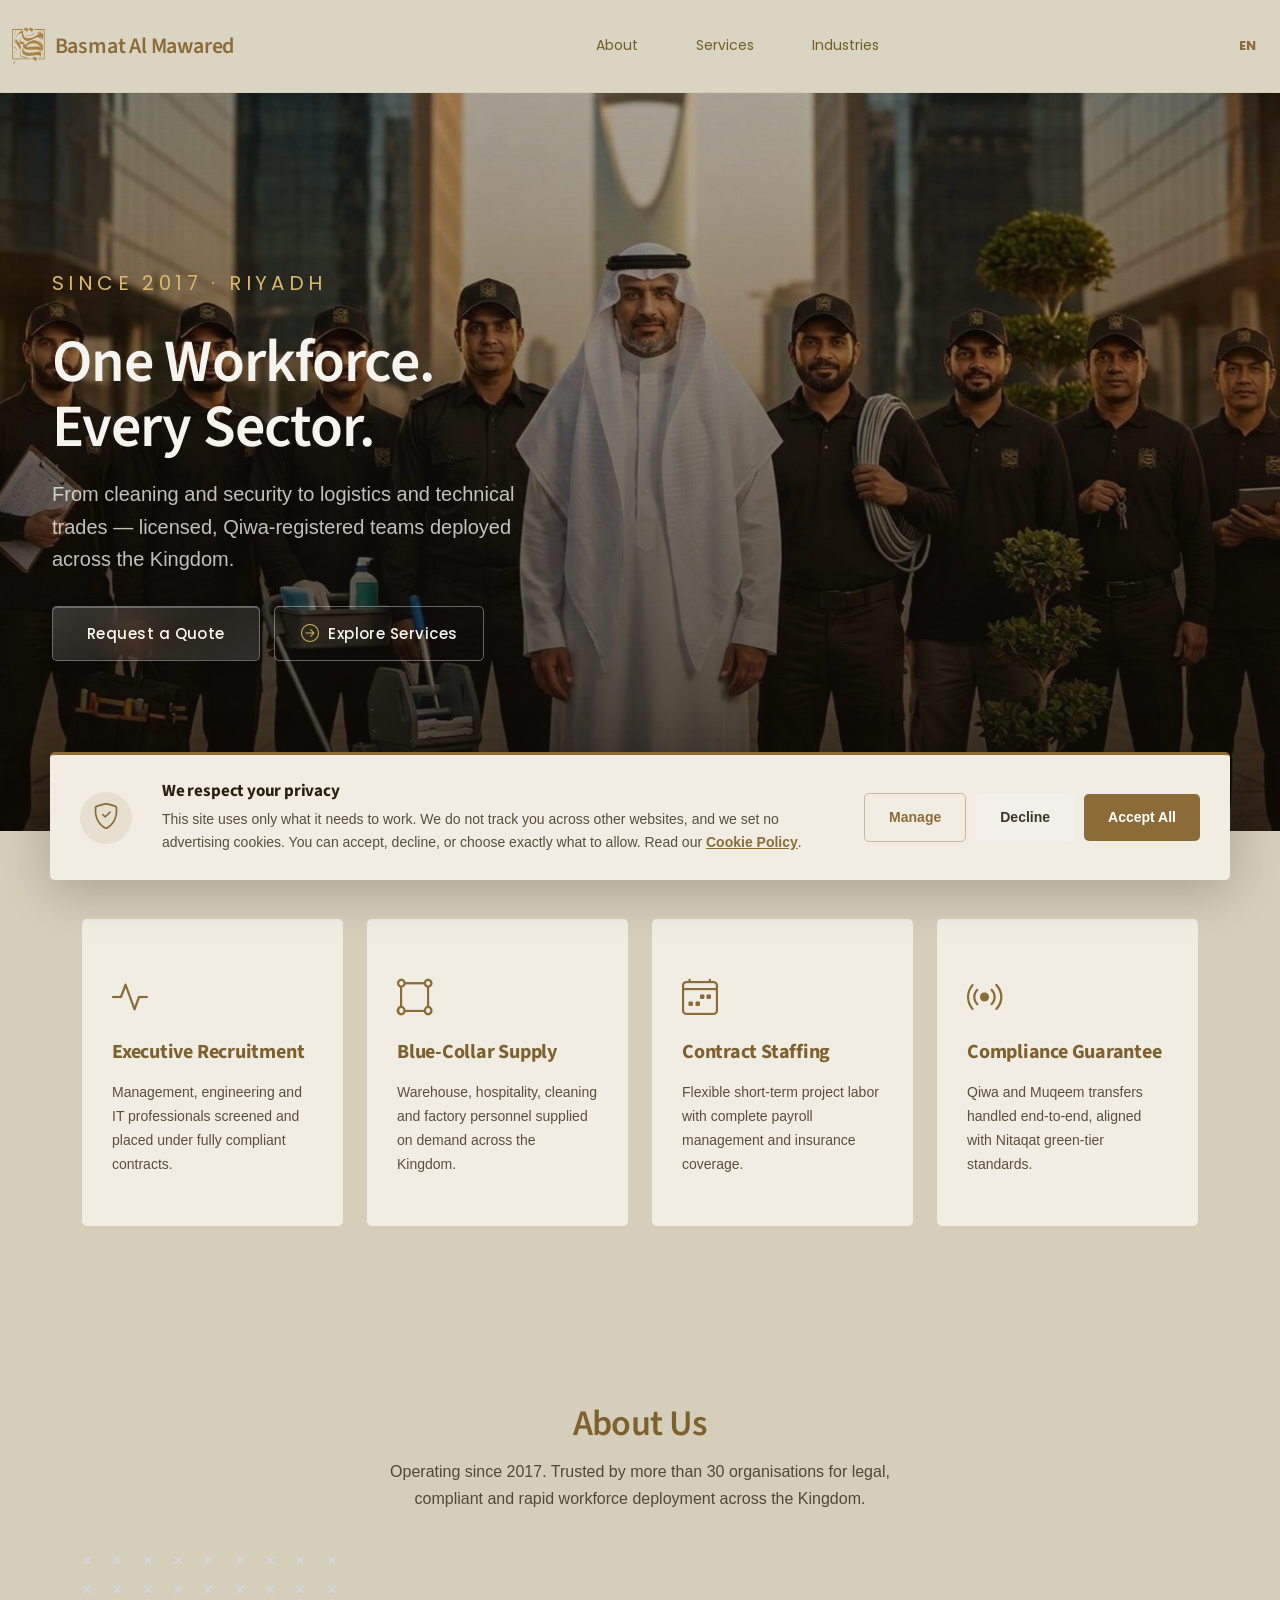
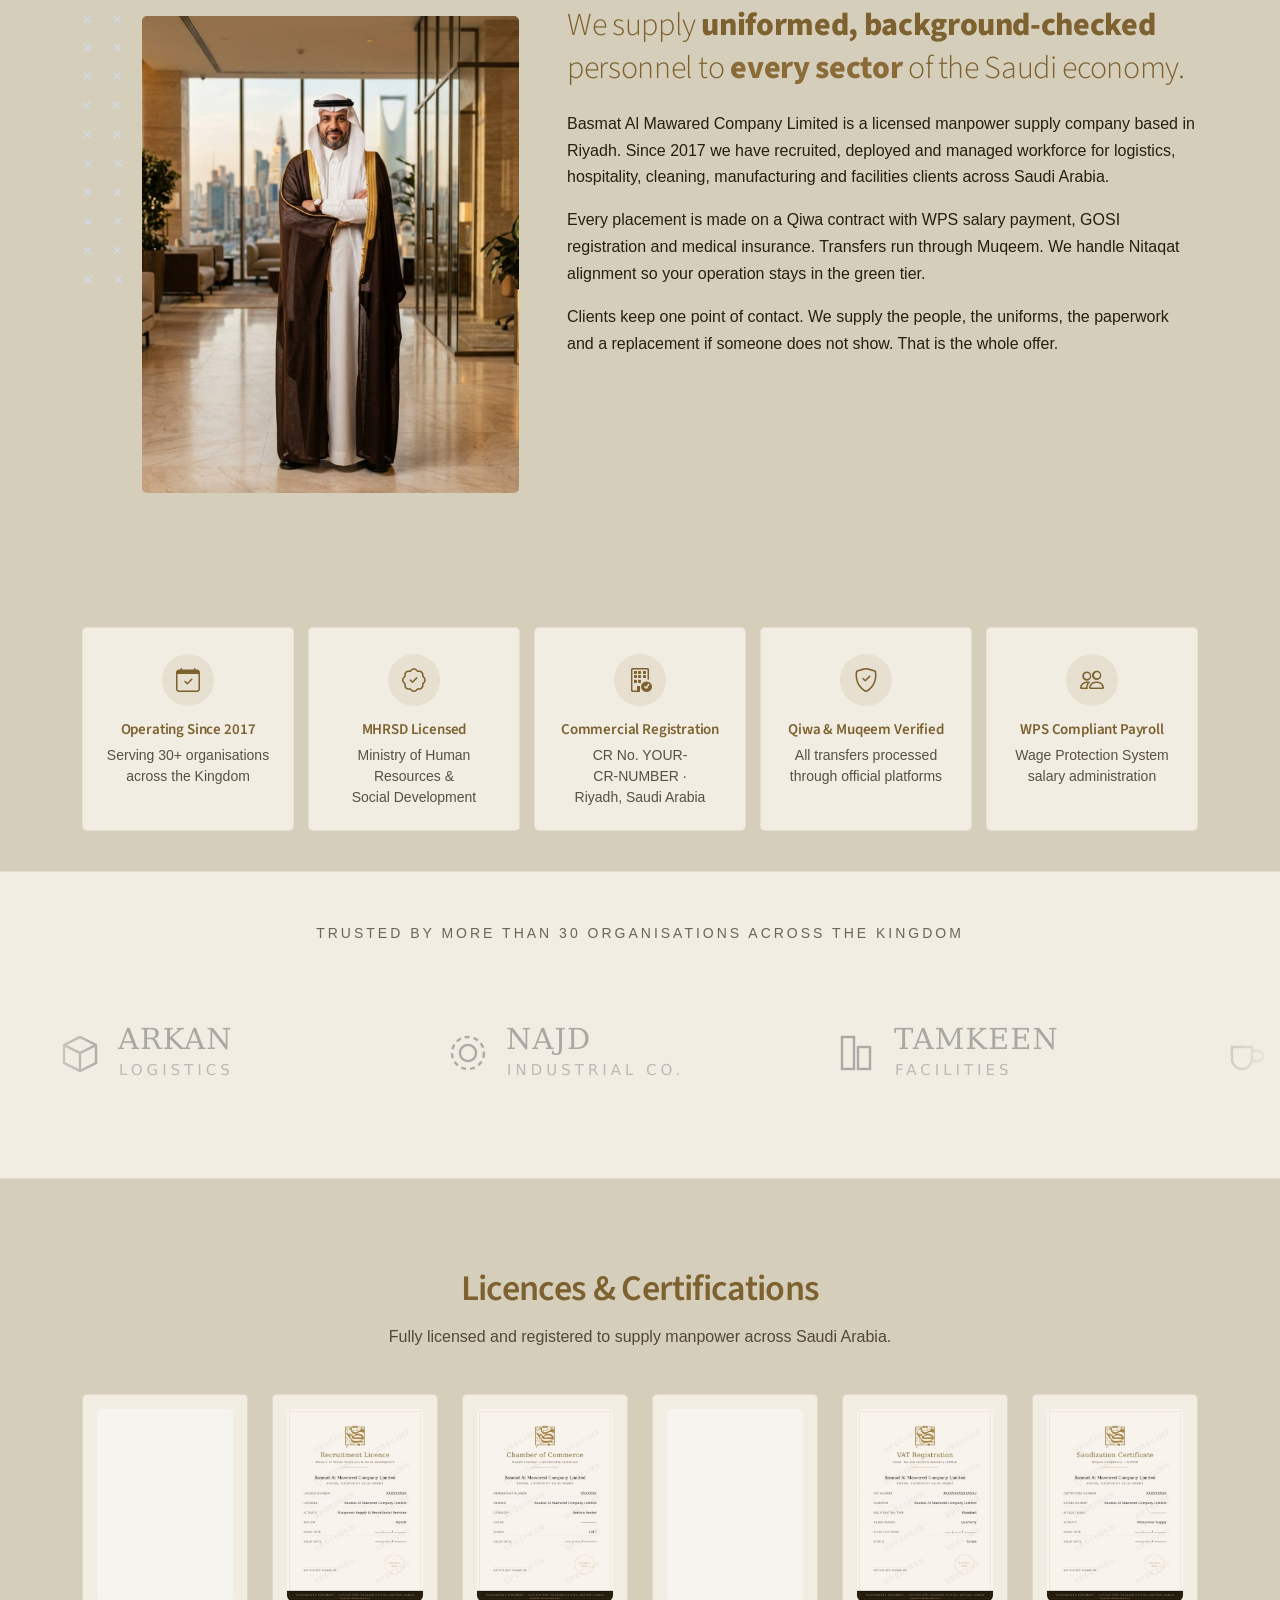
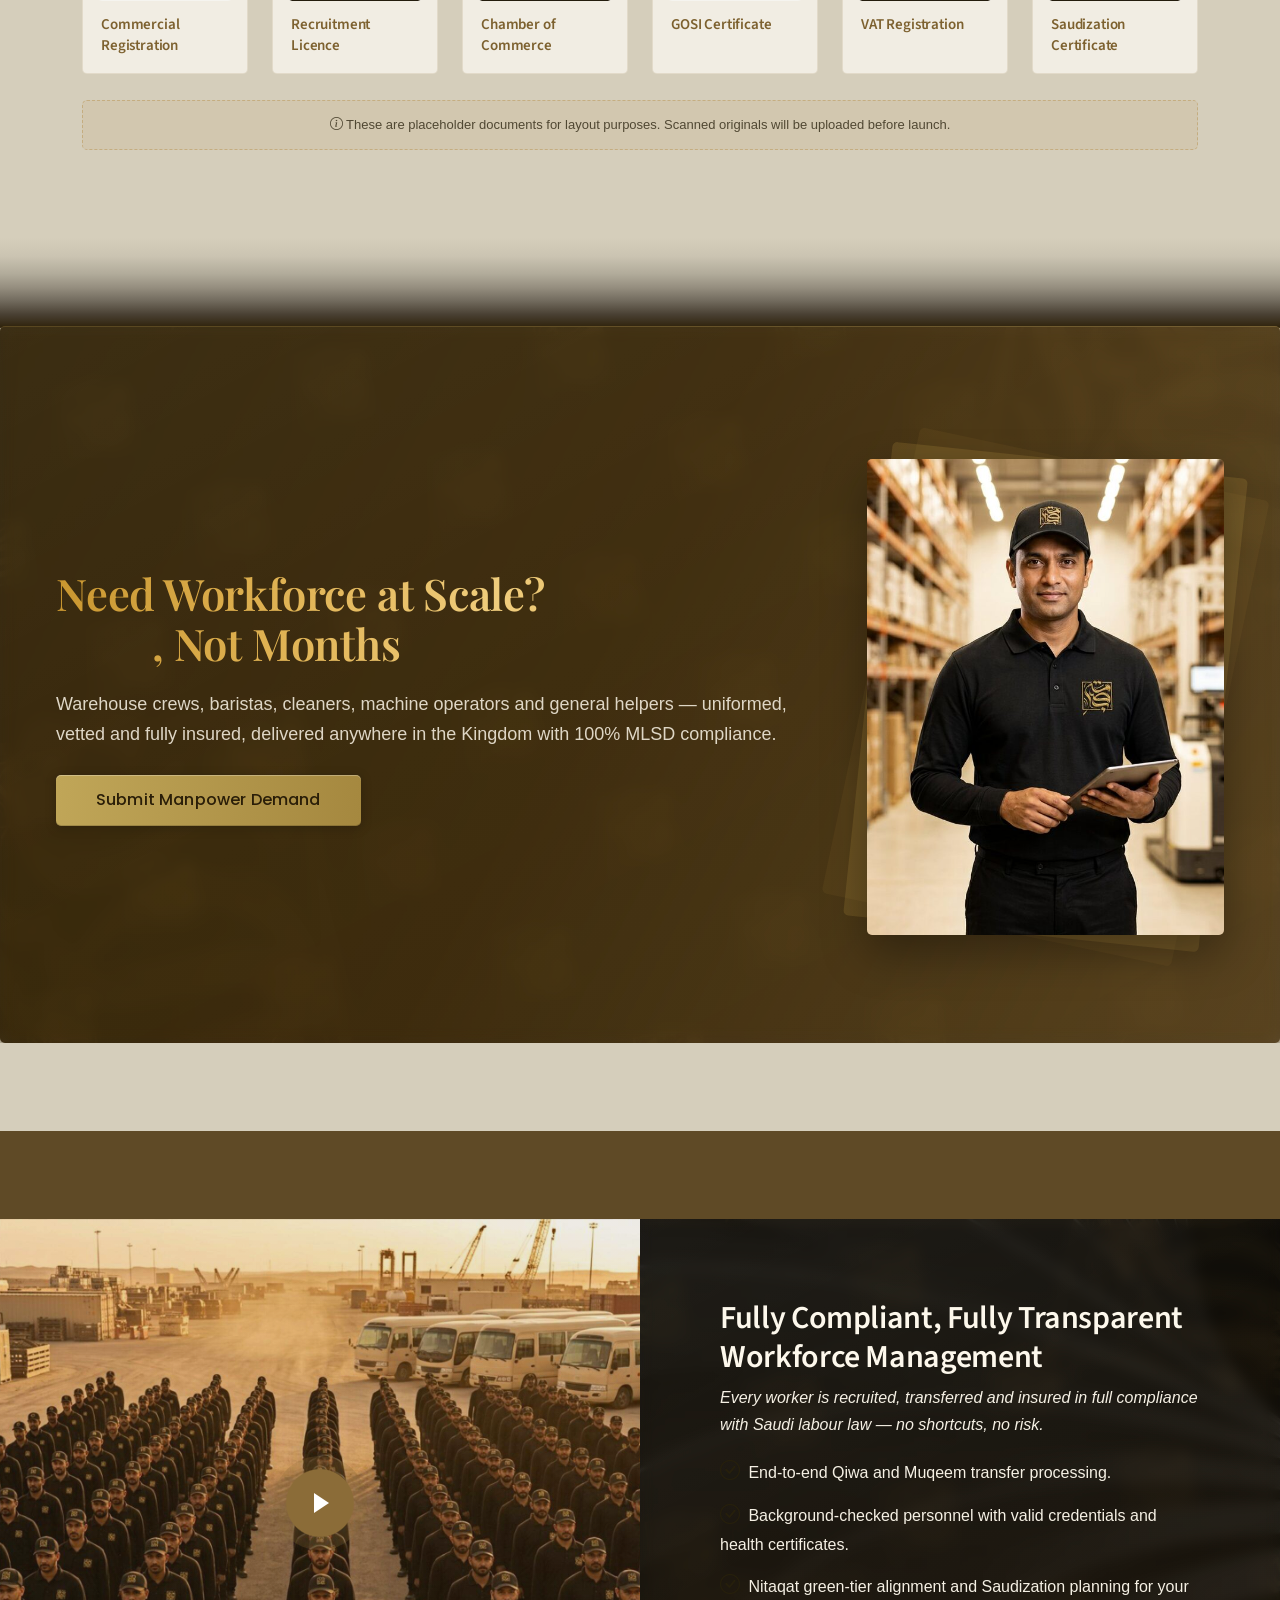
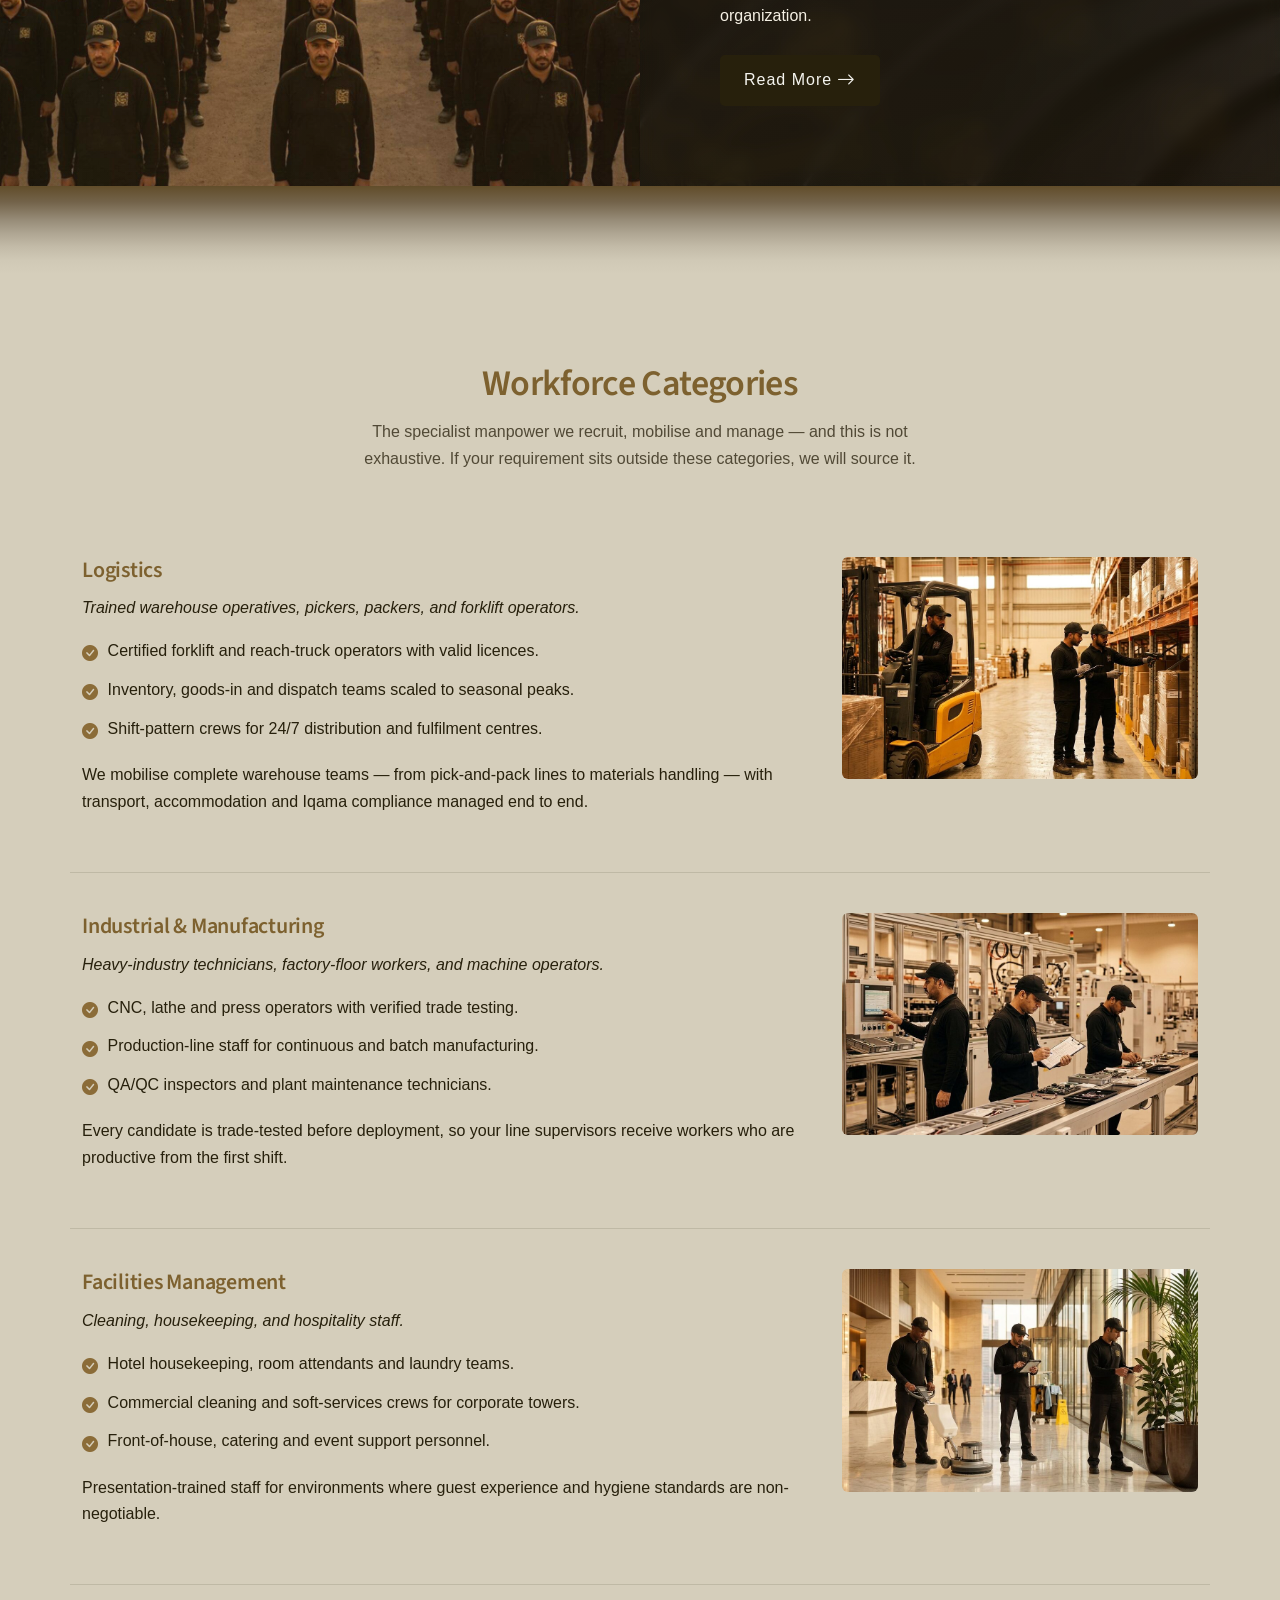
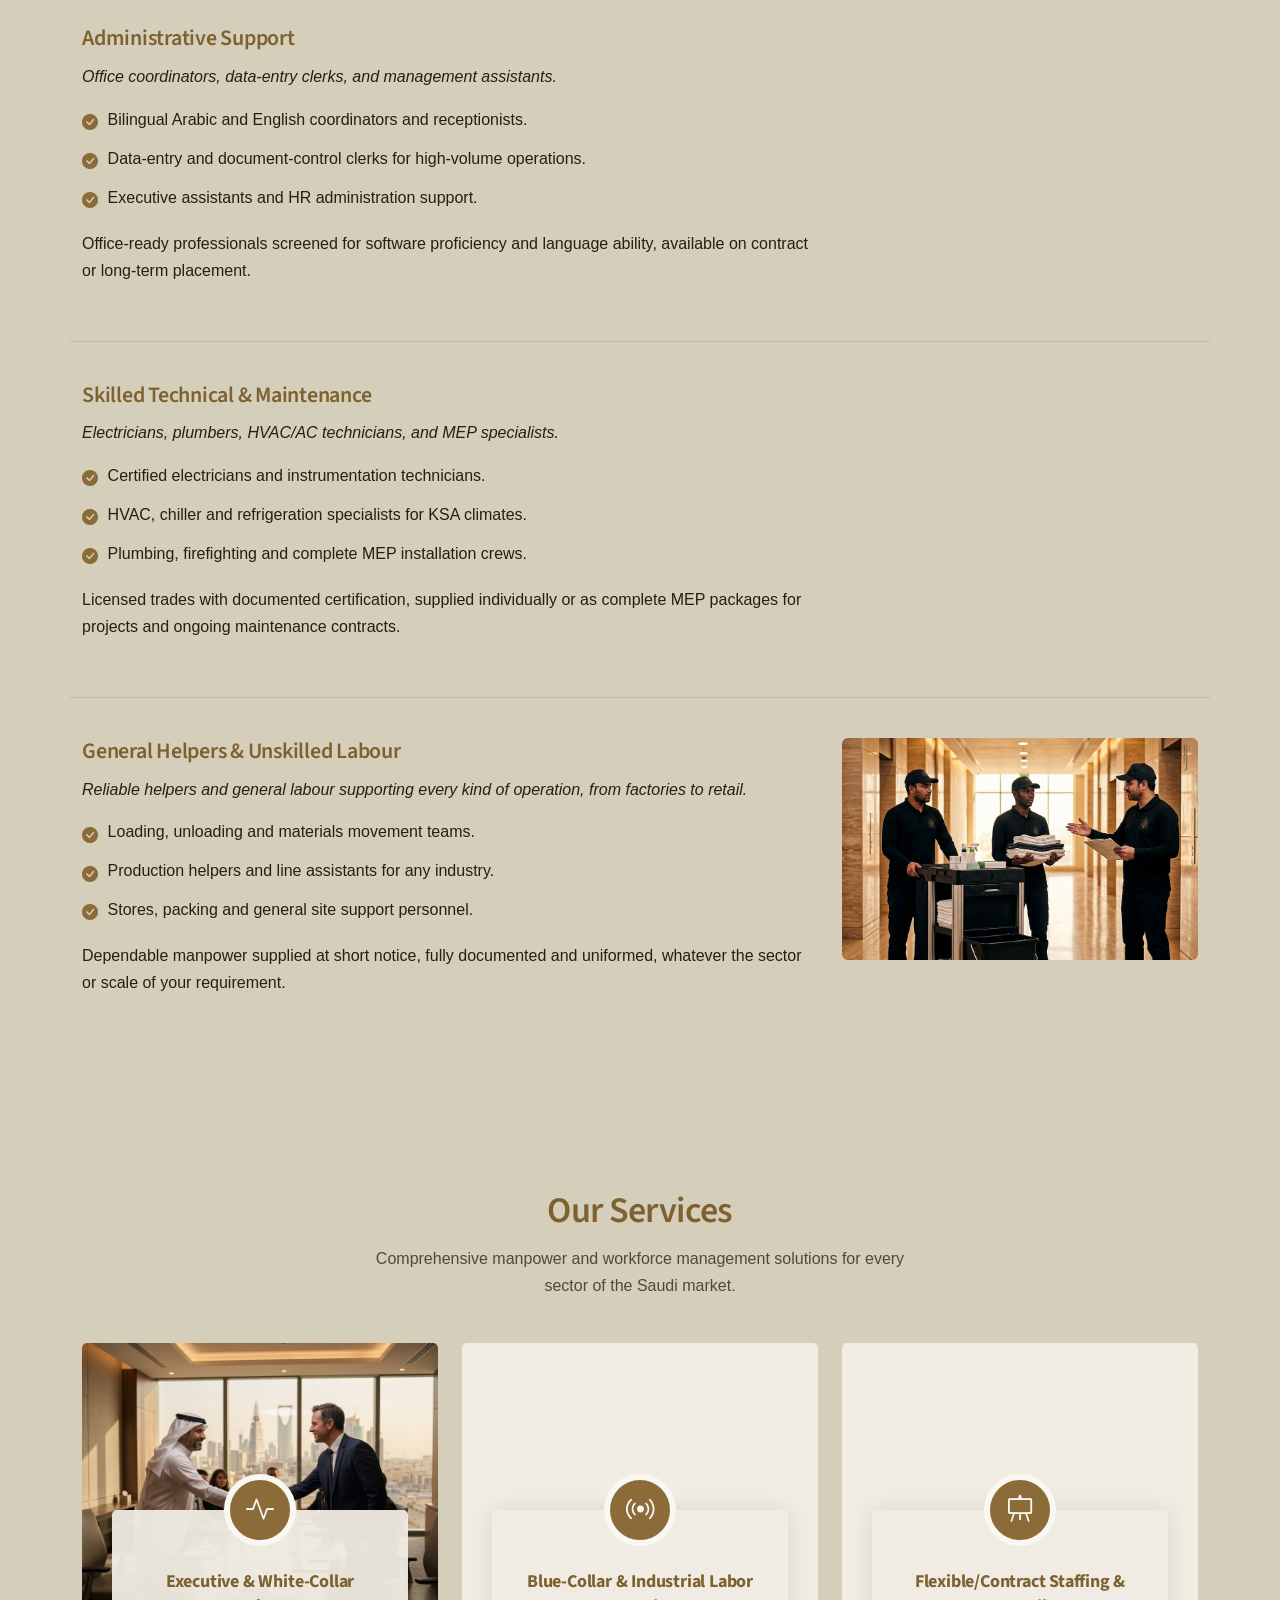
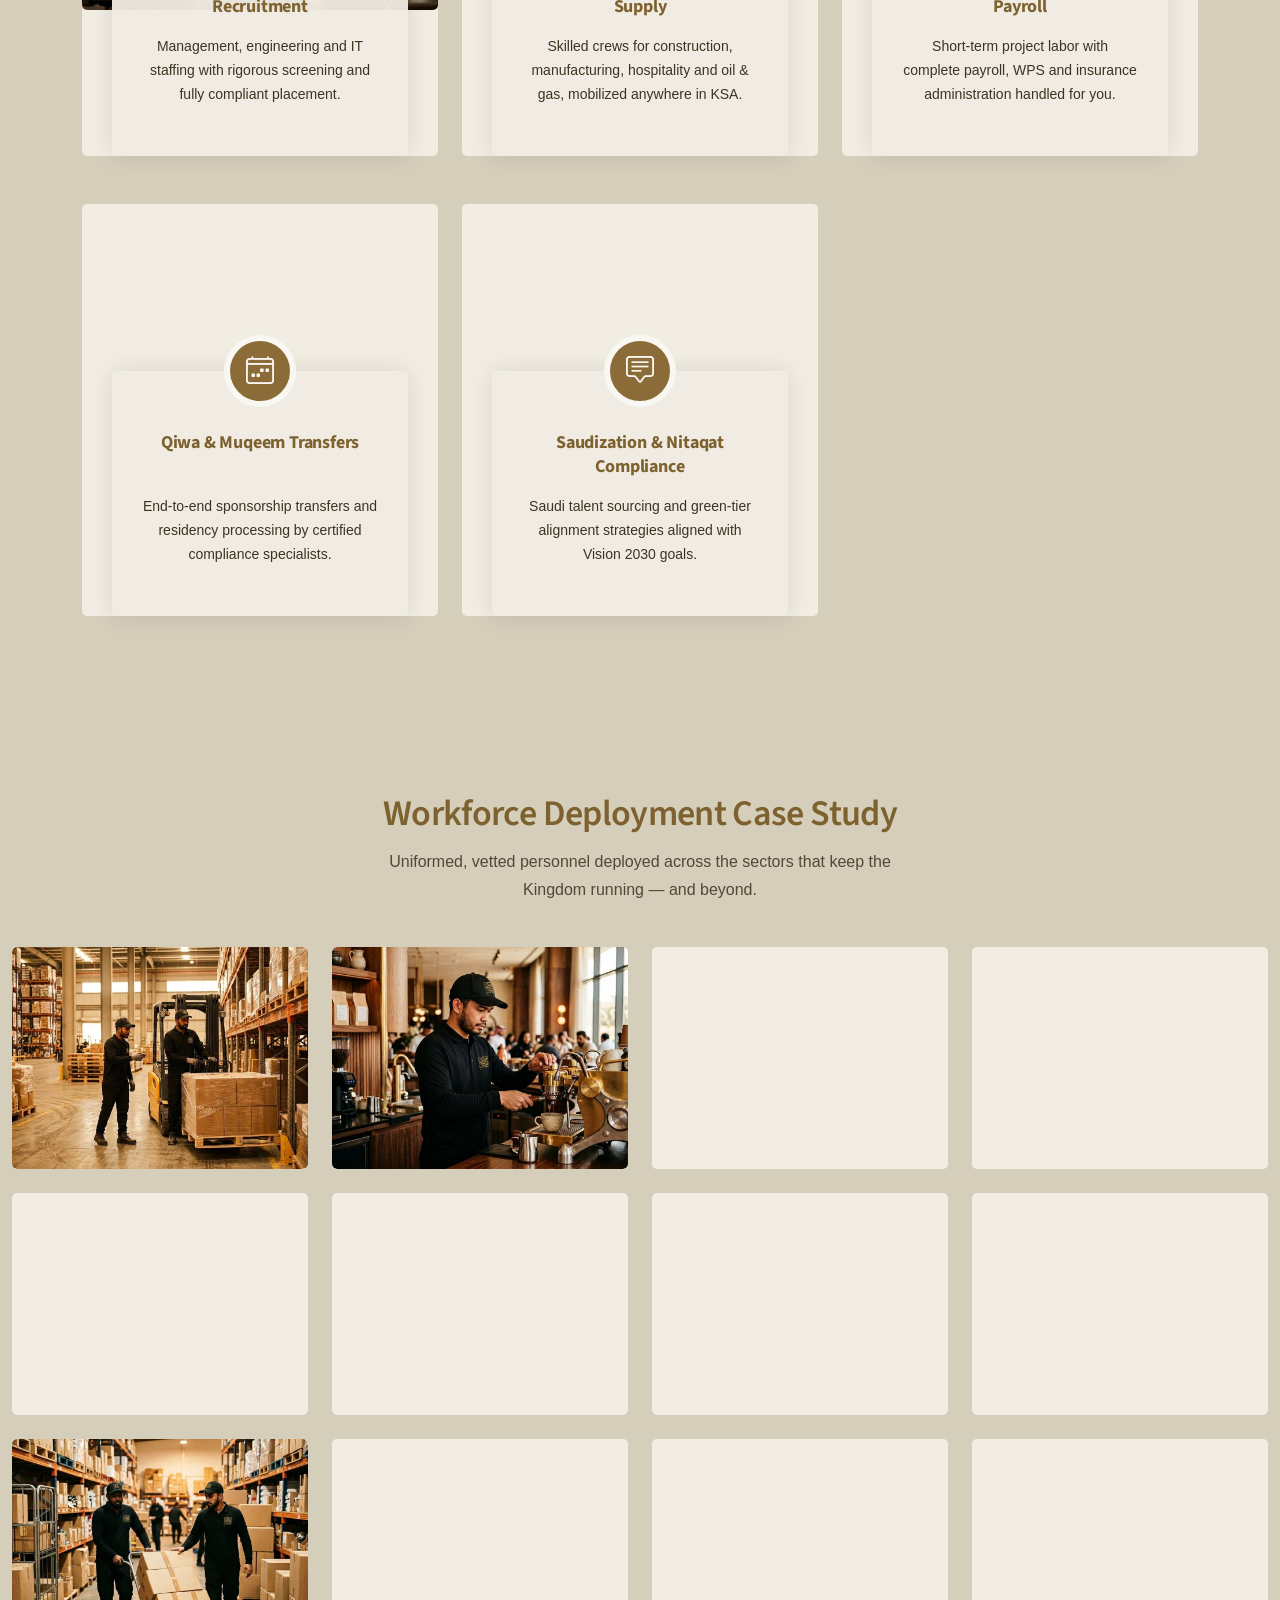
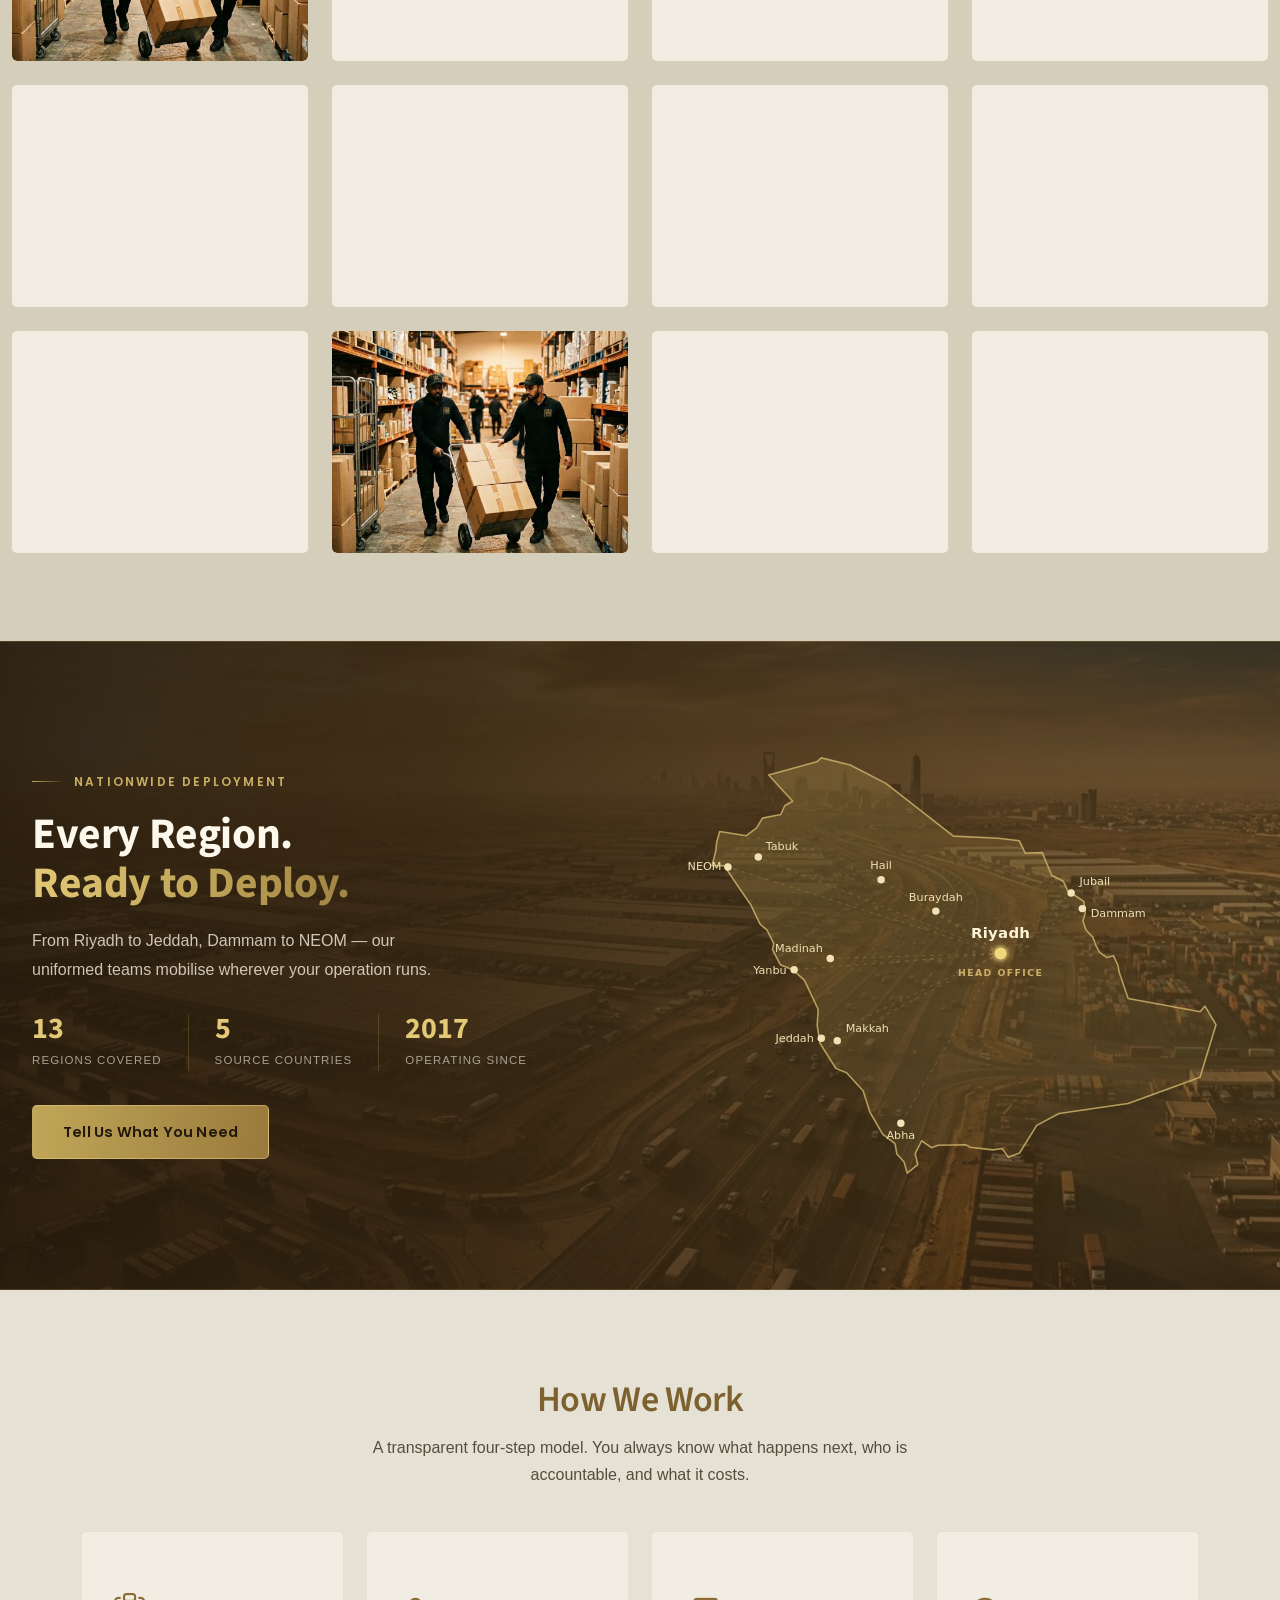
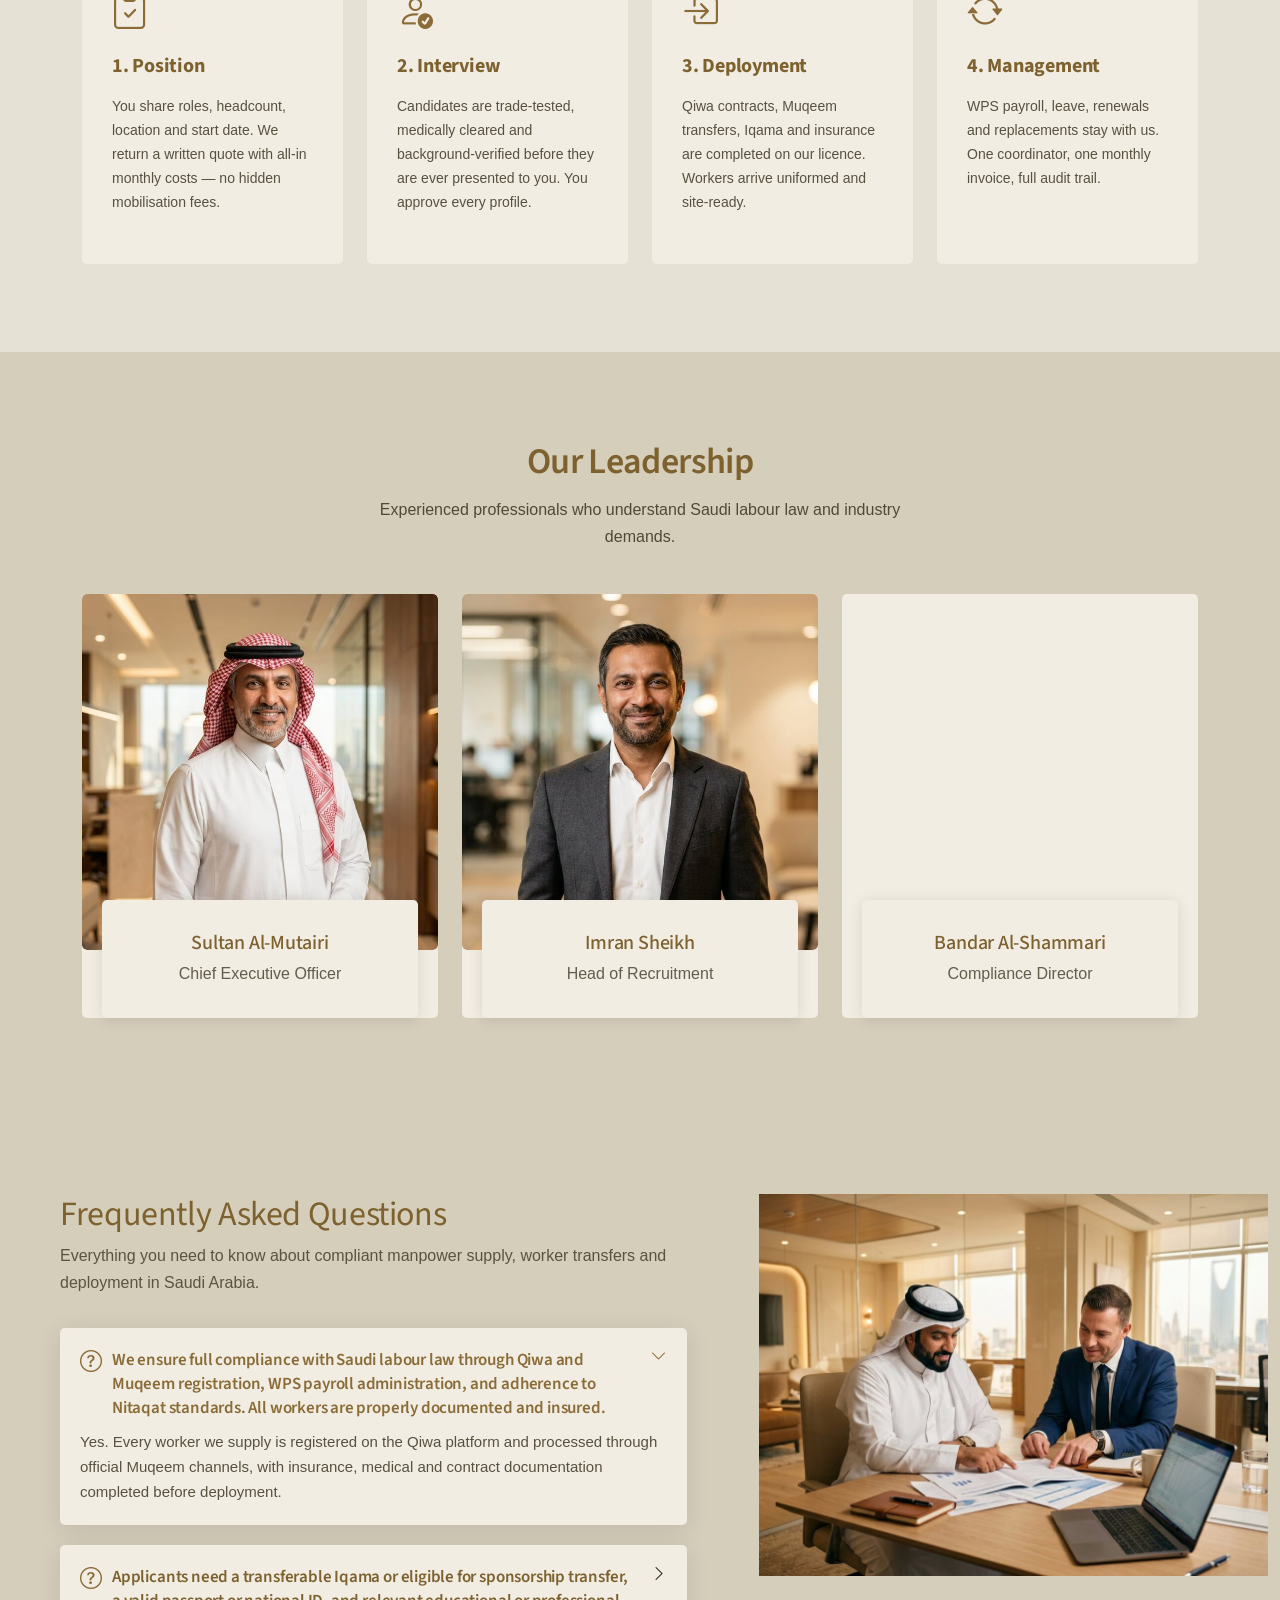
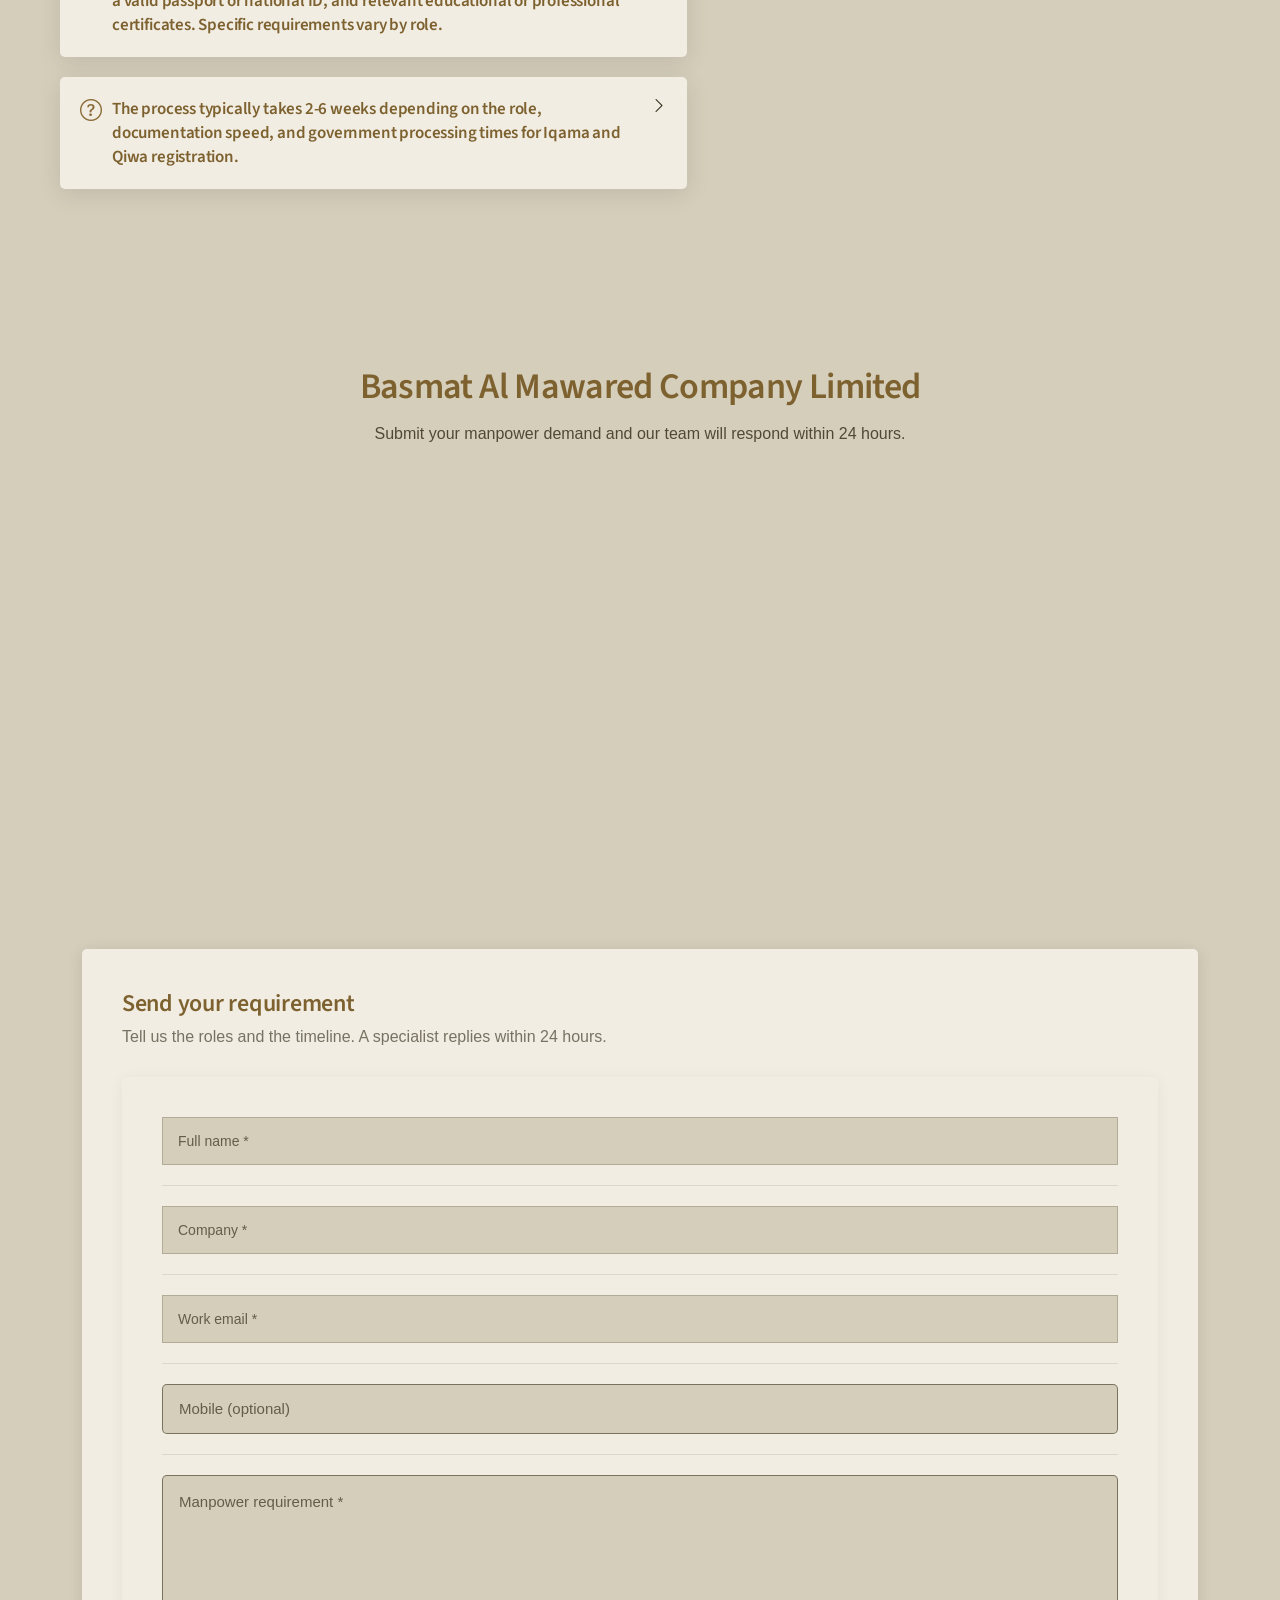
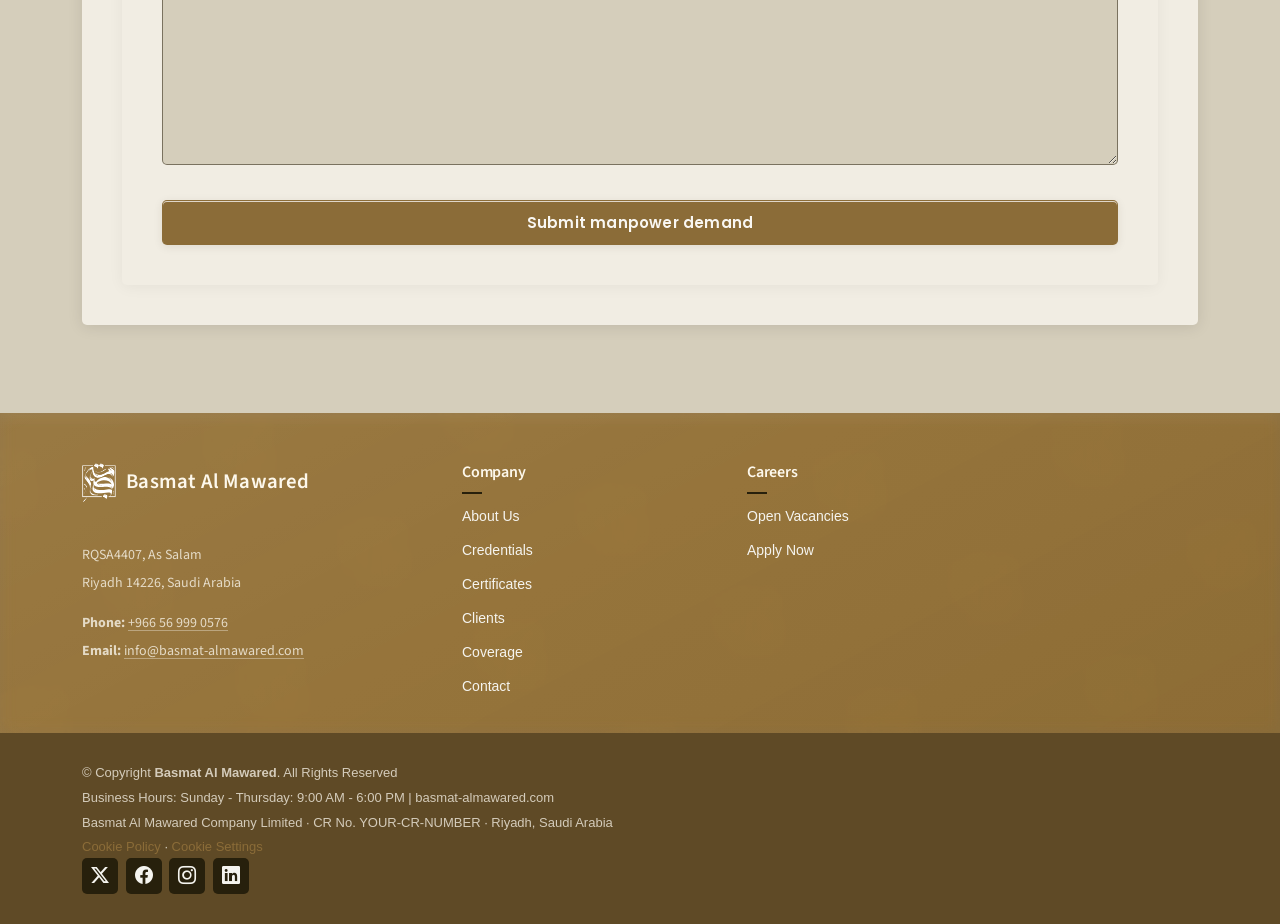
==== index.html @ 44889ee9 "Initial commit: Basmat Almawared static website" ====
<!DOCTYPE html>
<html lang="en" dir="ltr">

<head>
  <meta charset="utf-8">
  <meta content="width=device-width, initial-scale=1.0" name="viewport">
  <title>Basmat Al Mawared Company Limited - Saudi Manpower Supply &amp; Workforce Management</title>
  <meta name="description" content="Licensed manpower supply company in Riyadh. We recruit, deploy and manage uniformed logistics, hospitality, cleaning, manufacturing and general labour across Saudi Arabia, with full Qiwa, Muqeem, WPS and Nitaqat compliance.">
  <meta name="keywords" content="manpower supply Saudi Arabia, labour supply Riyadh, workforce management KSA, Qiwa transfer, Muqeem, WPS payroll, Nitaqat compliance, warehouse staff, hospitality staff, cleaning company Riyadh">
  <meta name="robots" content="index, follow">
  <meta name="author" content="Basmat Al Mawared Company Limited">
  <link rel="canonical" href="https://basmat-almawared.com/">

  <!-- Open Graph / social sharing -->
  <meta property="og:type" content="website">
  <meta property="og:site_name" content="Basmat Al Mawared">
  <meta property="og:title" content="Basmat Al Mawared - Saudi Manpower Supply &amp; Workforce Management">
  <meta property="og:description" content="Licensed manpower supply in Riyadh. Uniformed, vetted personnel for logistics, hospitality, cleaning and manufacturing, with full Qiwa, Muqeem and WPS compliance.">
  <meta property="og:url" content="https://basmat-almawared.com/">
  <meta property="og:image" content="https://basmat-almawared.com/assets/img/portfolio/logistics-1.jpg">
  <meta property="og:locale" content="en_US">
  <meta property="og:locale:alternate" content="ar_SA">
  <meta name="twitter:card" content="summary_large_image">
  <meta name="twitter:title" content="Basmat Al Mawared - Saudi Manpower Supply">
  <meta name="twitter:description" content="Licensed manpower supply in Riyadh. Uniformed, vetted personnel with full Qiwa, Muqeem and WPS compliance.">
  <meta name="twitter:image" content="https://basmat-almawared.com/assets/img/portfolio/logistics-1.jpg">

  <!-- Favicons -->
  <link href="assets/img/favicon.png" rel="icon">
  <link href="assets/img/apple-touch-icon.png" rel="apple-touch-icon">

  <!-- Fonts -->
  <link href="https://fonts.googleapis.com" rel="preconnect">
  <link href="https://fonts.gstatic.com" rel="preconnect" crossorigin>
  <link href="https://fonts.googleapis.com/css2?family=Roboto:ital,wght@0,300;0,400;0,500;0,600;0,700;1,400;1,500&family=Poppins:wght@300;400;500;600;700&family=Source+Sans+Pro:wght@300;400;500;600;700&family=Playfair+Display:ital,wght@0,600;0,700;1,700&display=swap" rel="stylesheet">

  <!-- Vendor CSS Files -->
  <link href="assets/vendor/bootstrap/css/bootstrap.min.css" rel="stylesheet">
  <link href="assets/vendor/bootstrap-icons/bootstrap-icons.css" rel="stylesheet">
  <link href="assets/vendor/aos/aos.css" rel="stylesheet">
  <link href="assets/vendor/glightbox/css/glightbox.min.css" rel="stylesheet">
  <link href="assets/vendor/swiper/swiper-bundle.min.css" rel="stylesheet">

  <!-- Main CSS File -->
  <link href="assets/css/main.css?v=70" rel="stylesheet">

  <link href="assets/css/hero-slider.css?v=70" rel="stylesheet">
  <link href="assets/css/clients.css?v=70" rel="stylesheet">
  <link href="assets/css/cookie.css?v=70" rel="stylesheet">
  <link href="assets/css/coverage.css?v=70" rel="stylesheet">

  <!-- =======================================================
  * Template Name: HeroBiz
  * Template URL: https://bootstrapmade.com/herobiz-bootstrap-business-template/
  * Updated: Aug 07 2024 with Bootstrap v5.3.3
  * Author: BootstrapMade.com
  * License: https://bootstrapmade.com/license/
  ======================================================== -->
  <!-- Structured data: helps Google verify the business identity -->
  <script type="application/ld+json">
  {
    "@context": "https://schema.org",
    "@type": "EmploymentAgency",
    "name": "Basmat Al Mawared Company Limited",
    "url": "https://basmat-almawared.com/",
    "logo": "https://basmat-almawared.com/assets/img/logo.svg",
    "description": "Licensed manpower supply and workforce management company in Riyadh, Saudi Arabia.",
    "address": {
      "@type": "PostalAddress",
      "streetAddress": "RQSA4407, As Salam District",
      "addressLocality": "Riyadh",
      "postalCode": "14226",
      "addressCountry": "SA"
    },
    "email": "info@basmat-almawared.com",
    "telephone": "+966569990576",
    "areaServed": {
      "@type": "Country",
      "name": "Saudi Arabia"
    },
    "knowsLanguage": ["ar", "en"]
  }
  </script>

<link href="assets/css/refinements.css?v=70" rel="stylesheet">
  <link href="assets/css/rtl.css?v=70" rel="stylesheet">

</head>

<body class="index-page">

  <header id="header" class="header d-flex align-items-center sticky-top">
    <div class="container-fluid position-relative d-flex align-items-center justify-content-between">

      <a href="index.html" class="logo d-flex align-items-center me-auto me-xl-0">
        <img src="assets/img/logo.svg" alt="Basmat Al Mawared logo" width="136" height="159">
        <h1 class="sitename" data-i18n="site.name">Basmat Al Mawared</h1>
      </a>

      <nav id="navmenu" class="navmenu">
        <ul>
          <li><a href="#about" data-i18n="nav.about">About</a></li>
          <li><a href="#services" data-i18n="nav.services">Services</a></li>
          <li><a href="#portfolio" data-i18n="nav.industries">Industries</a></li>
        </ul>
        <i class="mobile-nav-toggle d-xl-none bi bi-list"></i>
      </nav>

      <div id="lang-toggle" class="lang-switch" role="button" tabindex="0" aria-label="Toggle to Arabic">
        <span class="lang-label active" data-i18n-lang="en">EN</span>
      </div>

    </div>
  </header>

  <main class="main">

    <!-- Hero Section -->
    <section id="hero" class="hero section">

      <div class="hero-slider swiper">
        <div class="swiper-wrapper">
          <div class="swiper-slide">
            <img src="assets/img/hero/hero-1.jpg" alt="Uniformed Basmat Al Mawared team in a Riyadh corporate lobby at sunrise" width="1920" height="1080" fetchpriority="high" decoding="async">
            <div class="hero-slide-content">
              <div class="container">
                <p class="hero-kicker" data-i18n="hero.kicker">Since 2017 &middot; Riyadh</p>
                <h1 data-i18n="hero.title1">One Workforce.<br>Every Sector.</h1>
                <p class="hero-lead" data-i18n="hero.lead1">From cleaning and security to logistics and technical trades &mdash; licensed, Qiwa-registered teams deployed across the Kingdom.</p>
                <div class="hero-actions">
                  <a href="#contact" class="btn-get-started scrollto">Request a Quote</a>
                  <a href="#services" class="btn-watch-video scrollto"><i class="bi bi-arrow-right-circle"></i><span>Explore Services</span></a>
                </div>
              </div>
            </div>
          </div>
          <div class="swiper-slide">
            <img src="assets/img/hero/hero-2.jpg" alt="Logistics and warehouse personnel at a Saudi distribution centre" width="1920" height="1080" loading="lazy" decoding="async">
            <div class="hero-slide-content">
              <div class="container">
                <p class="hero-kicker" data-i18n="hero.kicker">Logistics &amp; Warehousing</p>
                <h1 data-i18n="hero.title2">Teams That<br>Keep You Moving</h1>
                <p class="hero-lead">Forklift operators, loaders and stock controllers &mdash; background-checked, uniformed and ready for your peak season.</p>
                <div class="hero-actions">
                  <a href="#contact" class="btn-get-started scrollto">Request a Quote</a>
                  <a href="#services" class="btn-watch-video scrollto"><i class="bi bi-arrow-right-circle"></i><span>Explore Services</span></a>
                </div>
              </div>
            </div>
          </div>
          <div class="swiper-slide">
            <img src="assets/img/hero/hero-3.jpg" alt="Maintenance technician servicing building equipment" width="1920" height="1080" loading="lazy" decoding="async">
            <div class="hero-slide-content">
              <div class="container">
                <p class="hero-kicker">Technical &amp; Maintenance</p>
                <h1 data-i18n="hero.title3">Skilled Hands,<br>Certified Trades</h1>
                <p class="hero-lead">Electricians, HVAC technicians, plumbers and carpenters. Every deployment covered by our replacement guarantee.</p>
                <div class="hero-actions">
                  <a href="#contact" class="btn-get-started scrollto">Request a Quote</a>
                  <a href="#services" class="btn-watch-video scrollto"><i class="bi bi-arrow-right-circle"></i><span>Explore Services</span></a>
                </div>
              </div>
            </div>
          </div>
          <div class="swiper-slide">
            <img src="assets/img/hero/hero-4.jpg" alt="Operations manager reviewing deployment plans with uniformed staff" width="1920" height="1080" loading="lazy" decoding="async">
            <div class="hero-slide-content">
              <div class="container">
                <p class="hero-kicker">Facilities &amp; Hospitality</p>
                <h1 data-i18n="hero.title4">Trusted by 30+<br>Organisations</h1>
                <p class="hero-lead">Housekeeping, grounds, laundry and portering &mdash; managed end to end, with WPS payroll handled in-house.</p>
                <div class="hero-actions">
                  <a href="#contact" class="btn-get-started scrollto">Request a Quote</a>
                  <a href="#services" class="btn-watch-video scrollto"><i class="bi bi-arrow-right-circle"></i><span>Explore Services</span></a>
                </div>
              </div>
            </div>
          </div>
          <div class="swiper-slide">
            <img src="assets/img/hero/hero-5.jpg" alt="Uniformed cleaning team with commercial equipment in a Riyadh office atrium" width="1920" height="1080" loading="lazy" decoding="async">
            <div class="hero-slide-content">
              <div class="container">
                <p class="hero-kicker">Cleaning &amp; Soft Services</p>
                <h1 data-i18n="hero.title5">Spotless,<br>Every Shift</h1>
                <p class="hero-lead">Day and night cleaning crews for offices, malls and hospitals &mdash; trained, supervised and audited to an agreed scope.</p>
                <div class="hero-actions">
                  <a href="#contact" class="btn-get-started scrollto">Request a Quote</a>
                  <a href="#services" class="btn-watch-video scrollto"><i class="bi bi-arrow-right-circle"></i><span>Explore Services</span></a>
                </div>
              </div>
            </div>
          </div>
          <div class="swiper-slide">
            <img src="assets/img/hero/hero-6.jpg" alt="Industrial operators and technicians on a Saudi manufacturing floor" width="1920" height="1080" loading="lazy" decoding="async">
            <div class="hero-slide-content">
              <div class="container">
                <p class="hero-kicker">Industrial &amp; Manufacturing</p>
                <h1 data-i18n="hero.title6">Production Lines,<br>Fully Manned</h1>
                <p class="hero-lead">Machine operators, QC inspectors and line assistants supplied at volume &mdash; GOSI-registered and insured from day one.</p>
                <div class="hero-actions">
                  <a href="#contact" class="btn-get-started scrollto">Request a Quote</a>
                  <a href="#services" class="btn-watch-video scrollto"><i class="bi bi-arrow-right-circle"></i><span>Explore Services</span></a>
                </div>
              </div>
            </div>
          </div>
        </div>

        <div class="hero-pagination"></div>
        <button class="hero-nav hero-prev" type="button" aria-label="Previous slide"><i class="bi bi-chevron-left"></i></button>
        <button class="hero-nav hero-next" type="button" aria-label="Next slide"><i class="bi bi-chevron-right"></i></button>
      </div>

    </section><!-- /Hero Section -->

    <!-- Featured Services Section -->
    <section id="featured-services" class="featured-services section">

      <div class="container">

        <div class="row gy-4">

          <div class="col-xl-3 col-md-6 d-flex">
            <div class="service-item position-relative">
              <div class="icon"><i class="bi bi-activity icon"></i></div>
              <h4><a href="#services" class="stretched-link" data-i18n="featuredServices.execRecruitment.title">Executive Recruitment</a></h4>
              <p data-i18n="featuredServices.execRecruitment.desc">Management, engineering and IT professionals screened and placed under fully compliant contracts.</p>
            </div>
          </div><!-- End Service Item -->

          <div class="col-xl-3 col-md-6 d-flex">
            <div class="service-item position-relative">
              <div class="icon"><i class="bi bi-bounding-box-circles icon"></i></div>
              <h4><a href="#services" class="stretched-link" data-i18n="featuredServices.blueCollar.title">Blue-Collar Supply</a></h4>
              <p data-i18n="featuredServices.blueCollar.desc">Warehouse, hospitality, cleaning and factory personnel supplied on demand across the Kingdom.</p>
            </div>
          </div><!-- End Service Item -->

          <div class="col-xl-3 col-md-6 d-flex">
            <div class="service-item position-relative">
              <div class="icon"><i class="bi bi-calendar4-week icon"></i></div>
              <h4><a href="#services" class="stretched-link" data-i18n="featuredServices.contractStaffing.title">Contract Staffing</a></h4>
              <p data-i18n="featuredServices.contractStaffing.desc">Flexible short-term project labor with complete payroll management and insurance coverage.</p>
            </div>
          </div><!-- End Service Item -->

          <div class="col-xl-3 col-md-6 d-flex">
            <div class="service-item position-relative">
              <div class="icon"><i class="bi bi-broadcast icon"></i></div>
              <h4><a href="#services" class="stretched-link" data-i18n="featuredServices.compliance.title">Compliance Guarantee</a></h4>
              <p data-i18n="featuredServices.compliance.desc">Qiwa and Muqeem transfers handled end-to-end, aligned with Nitaqat green-tier standards.</p>
            </div>
          </div><!-- End Service Item -->

        </div>

      </div>

    </section><!-- /Featured Services Section -->

    <!-- About Section -->
    <section id="about" class="about section">

      <!-- Section Title -->
      <div class="container section-title" data-aos="fade-up">
        <h2 data-i18n="about.title">About Us</h2>
        <p data-i18n="about.desc">Operating since 2017. Trusted by more than 30 organisations for legal, compliant and rapid workforce deployment across the Kingdom.</p>
      </div><!-- End Section Title -->

      <div class="container" data-aos="fade-up">

        <div class="row g-4 g-lg-5" data-aos="fade-up">

          <div class="col-lg-5">
            <div class="about-img">
              <img width="1024" height="1295" src="assets/img/about-portrait.jpg" class="img-fluid" alt="Basmat Al Mawared supervisor reviewing deployment schedules in Riyadh" loading="lazy" decoding="async">
            </div>
          </div>

          <div class="col-lg-7">
            <h3 class="pt-0 pt-lg-5 heading-emphasis" data-i18n="about.heading">We supply <strong>uniformed, background-checked</strong> personnel to <span class="accent">every sector</span> of the Saudi economy.</h3>
            <p data-i18n="about.p1">Basmat Al Mawared Company Limited is a licensed manpower supply company based in Riyadh. Since 2017 we have recruited, deployed and managed workforce for logistics, hospitality, cleaning, manufacturing and facilities clients across Saudi Arabia.</p>
            <p data-i18n="about.p2">Every placement is made on a Qiwa contract with WPS salary payment, GOSI registration and medical insurance. Transfers run through Muqeem. We handle Nitaqat alignment so your operation stays in the green tier.</p>
            <p data-i18n="about.p3">Clients keep one point of contact. We supply the people, the uniforms, the paperwork and a replacement if someone does not show. That is the whole offer.</p>
          </div>
        </div>
      </div>
    </section><!-- /About Section -->
<!-- Clients Section -->
    <!-- Credentials Section -->
    <section id="credentials" class="credentials section">

      <div class="container" data-aos="fade-up">

        <ul class="credential-grid">
          <li class="credential-item">
            <span class="credential-icon"><i class="bi bi-calendar-check" aria-hidden="true"></i></span>
            <h3 class="credential-title" data-i18n="credentials.operatingSince">Operating Since 2017</h3>
            <p class="credential-detail">Serving 30+ organisations across the Kingdom</p>
          </li>
          <li class="credential-item">
            <span class="credential-icon"><i class="bi bi-patch-check" aria-hidden="true"></i></span>
            <h3 class="credential-title" data-i18n="credentials.mhrsdLicensed">MHRSD Licensed</h3>
            <p class="credential-detail">Ministry of Human Resources &amp; Social Development</p>
          </li>
          <li class="credential-item">
            <span class="credential-icon"><i class="bi bi-building-check" aria-hidden="true"></i></span>
            <h3 class="credential-title" data-i18n="credentials.commercialRegistration">Commercial Registration</h3>
            <p class="credential-detail">CR No. YOUR-CR-NUMBER &middot; Riyadh, Saudi Arabia</p>
          </li>
          <li class="credential-item">
            <span class="credential-icon"><i class="bi bi-shield-check" aria-hidden="true"></i></span>
            <h3 class="credential-title" data-i18n="credentials.qiwaVerified">Qiwa &amp; Muqeem Verified</h3>
            <p class="credential-detail">All transfers processed through official platforms</p>
          </li>
          <li class="credential-item">
            <span class="credential-icon"><i class="bi bi-people" aria-hidden="true"></i></span>
            <h3 class="credential-title" data-i18n="credentials.wpsCompliant">WPS Compliant Payroll</h3>
            <p class="credential-detail">Wage Protection System salary administration</p>
          </li>
        </ul>

      </div>

    </section><!-- /Credentials Section -->

    <!-- Client Marquee Section -->
    <section id="clients" class="client-marquee">

      <div class="marquee-heading" data-aos="fade-up">
        <p>Trusted by more than 30 organisations across the Kingdom</p>
      </div>

      <div class="marquee-viewport">
        <div class="marquee-track">
            <img width="320" height="130" src="assets/img/clients/arkan.png" alt="Arkan Logistics" loading="lazy" decoding="async">
            <img width="320" height="130" src="assets/img/clients/najd.png" alt="Najd Industrial Co." loading="lazy" decoding="async">
            <img width="320" height="130" src="assets/img/clients/tamkeen.png" alt="Tamkeen Facilities" loading="lazy" decoding="async">
            <img width="320" height="130" src="assets/img/clients/al-waha.png" alt="Al Waha Hospitality" loading="lazy" decoding="async">
            <img width="320" height="130" src="assets/img/clients/durrah.png" alt="Durrah Retail Group" loading="lazy" decoding="async">
            <img width="320" height="130" src="assets/img/clients/nukhba.png" alt="Nukhba Utilities" loading="lazy" decoding="async">
            <img width="320" height="130" src="assets/img/clients/sahara.png" alt="Sahara Contracting" loading="lazy" decoding="async">
            <img width="320" height="130" src="assets/img/clients/anjal.png" alt="Anjal Healthcare" loading="lazy" decoding="async">
            <img width="320" height="130" src="assets/img/clients/rawabi.png" alt="Rawabi Food Services" loading="lazy" decoding="async">
            <img width="320" height="130" src="assets/img/clients/mizan.png" alt="Mizan Warehousing" loading="lazy" decoding="async">
            <img width="320" height="130" src="assets/img/clients/arkan.png" alt="" loading="lazy" decoding="async" aria-hidden="true">
            <img width="320" height="130" src="assets/img/clients/najd.png" alt="" loading="lazy" decoding="async" aria-hidden="true">
            <img width="320" height="130" src="assets/img/clients/tamkeen.png" alt="" loading="lazy" decoding="async" aria-hidden="true">
            <img width="320" height="130" src="assets/img/clients/al-waha.png" alt="" loading="lazy" decoding="async" aria-hidden="true">
            <img width="320" height="130" src="assets/img/clients/durrah.png" alt="" loading="lazy" decoding="async" aria-hidden="true">
            <img width="320" height="130" src="assets/img/clients/nukhba.png" alt="" loading="lazy" decoding="async" aria-hidden="true">
            <img width="320" height="130" src="assets/img/clients/sahara.png" alt="" loading="lazy" decoding="async" aria-hidden="true">
            <img width="320" height="130" src="assets/img/clients/anjal.png" alt="" loading="lazy" decoding="async" aria-hidden="true">
            <img width="320" height="130" src="assets/img/clients/rawabi.png" alt="" loading="lazy" decoding="async" aria-hidden="true">
            <img width="320" height="130" src="assets/img/clients/mizan.png" alt="" loading="lazy" decoding="async" aria-hidden="true">
        </div>
      </div>

    </section><!-- /Client Marquee Section -->


    <!-- Certificates Section -->
    <section id="certificates" class="certificates section">

      <div class="container section-title" data-aos="fade-up">
        <h2 data-i18n="certificates.title">Licences &amp; Certifications</h2>
        <p>Fully licensed and registered to supply manpower across Saudi Arabia.</p>
      </div><!-- End Section Title -->

      <div class="container">

        <div class="row gy-4">
          <div class="col-lg-2 col-md-4 col-6">
            <a href="assets/img/certificates/cert-commercial-registration.jpg" class="cert-card glightbox" data-gallery="certificates" data-title="Commercial Registration" data-i18n-title="certificates.commercialRegistration">
              <div class="cert-thumb">
                <img src="assets/img/certificates/cert-commercial-registration-thumb.jpg" alt="Commercial Registration certificate" loading="lazy" decoding="async" width="440" height="622">
              </div>
              <h3 class="cert-name" data-i18n="certificates.commercialRegistration">Commercial Registration</h3>
            </a>
          </div>
          <div class="col-lg-2 col-md-4 col-6">
            <a href="assets/img/certificates/cert-mhrsd-license.jpg" class="cert-card glightbox" data-gallery="certificates" data-title="Recruitment Licence" data-i18n-title="certificates.recruitmentLicence">
              <div class="cert-thumb">
                <img src="assets/img/certificates/cert-mhrsd-license-thumb.jpg" alt="Recruitment Licence certificate" loading="lazy" decoding="async" width="440" height="622">
              </div>
              <h3 class="cert-name" data-i18n="certificates.recruitmentLicence">Recruitment Licence</h3>
            </a>
          </div>
          <div class="col-lg-2 col-md-4 col-6">
            <a href="assets/img/certificates/cert-chamber-commerce.jpg" class="cert-card glightbox" data-gallery="certificates" data-title="Chamber of Commerce" data-i18n-title="certificates.chamberCommerce">
              <div class="cert-thumb">
                <img src="assets/img/certificates/cert-chamber-commerce-thumb.jpg" alt="Chamber of Commerce certificate" loading="lazy" decoding="async" width="440" height="622">
              </div>
              <h3 class="cert-name" data-i18n="certificates.chamberCommerce">Chamber of Commerce</h3>
            </a>
          </div>
          <div class="col-lg-2 col-md-4 col-6">
            <a href="assets/img/certificates/cert-gosi.jpg" class="cert-card glightbox" data-gallery="certificates" data-title="GOSI Certificate" data-i18n-title="certificates.gosi">
              <div class="cert-thumb">
                <img src="assets/img/certificates/cert-gosi-thumb.jpg" alt="GOSI Certificate certificate" loading="lazy" decoding="async" width="440" height="622">
              </div>
              <h3 class="cert-name" data-i18n="certificates.gosi">GOSI Certificate</h3>
            </a>
          </div>
          <div class="col-lg-2 col-md-4 col-6">
            <a href="assets/img/certificates/cert-vat.jpg" class="cert-card glightbox" data-gallery="certificates" data-title="VAT Registration" data-i18n-title="certificates.vat">
              <div class="cert-thumb">
                <img src="assets/img/certificates/cert-vat-thumb.jpg" alt="VAT Registration certificate" loading="lazy" decoding="async" width="440" height="622">
              </div>
              <h3 class="cert-name" data-i18n="certificates.vat">VAT Registration</h3>
            </a>
          </div>
          <div class="col-lg-2 col-md-4 col-6">
            <a href="assets/img/certificates/cert-saudization.jpg" class="cert-card glightbox" data-gallery="certificates" data-title="Saudization Certificate" data-i18n-title="certificates.saudization">
              <div class="cert-thumb">
                <img src="assets/img/certificates/cert-saudization-thumb.jpg" alt="Saudization Certificate certificate" loading="lazy" decoding="async" width="440" height="622">
              </div>
              <h3 class="cert-name" data-i18n="certificates.saudization">Saudization Certificate</h3>
            </a>
          </div>
        </div>

        <!-- REMOVE THIS NOTICE once the scanned originals replace the placeholders -->
        <div class="cert-placeholder-note">
          <i class="bi bi-info-circle"></i>
          These are placeholder documents for layout purposes. Scanned originals will be uploaded before launch.
        </div>

      </div>

    </section><!-- /Certificates Section -->


    <!-- Call To Action Section -->
    <section id="call-to-action" class="call-to-action section">


      <div class="container bam-pattern" data-aos="fade-up">
        <div class="bam-weave" aria-hidden="true"></div>
        <div class="bam-glass" aria-hidden="true"></div>


        <div class="row g-5">

          <div class="col-lg-8 col-md-6 content d-flex flex-column justify-content-center order-last order-md-first">
            <h3 data-i18n="cta.title">Need Workforce at Scale? <em>Deploy in Days</em>, Not Months</h3>
            <p data-i18n="cta.desc">Warehouse crews, baristas, cleaners, machine operators and general helpers &mdash; uniformed, vetted and fully insured, delivered anywhere in the Kingdom with 100% MLSD compliance.</p>
            <a class="cta-btn align-self-start" href="#contact" data-i18n="cta.btn">Submit Manpower Demand</a>
          </div>

          <div class="col-lg-4 col-md-6 order-first order-md-last d-flex align-items-center">
            <div class="img">
              <img width="600" height="800" src="assets/img/cta.jpg" alt="Uniformed Basmat Al Mawared team on site in Saudi Arabia" class="img-fluid" loading="lazy" decoding="async">
            </div>
          </div>

        </div>

      </div>

    </section><!-- /Call To Action Section -->

    <!-- Onfocus Section -->
    <section id="onfocus" class="onfocus section dark-background">


      <div class="container-fluid p-0" data-aos="fade-up">

        <div class="row g-0">
          <div class="col-lg-6 video-play position-relative">
            <a href="assets/video/ads.mov.mp4" class="glightbox pulsating-play-btn" data-type="video" data-width="1280" aria-label="Play the Basmat Al Mawared company video"></a>
          </div>
          <div class="col-lg-6">
            <div class="content d-flex flex-column justify-content-center h-100 bam-pattern">
              <div class="bam-weave" aria-hidden="true"></div>
              <div class="bam-glass" aria-hidden="true"></div>

              <h3 data-i18n="onfocus.title">Fully Compliant, Fully Transparent Workforce Management</h3>
              <p class="fst-italic">
                Every worker is recruited, transferred and insured in full compliance with Saudi labour law — no shortcuts, no risk.
              </p>
              <ul>
                <li><i class="bi bi-check-circle"></i> End-to-end Qiwa and Muqeem transfer processing.</li>
                <li><i class="bi bi-check-circle"></i> Background-checked personnel with valid credentials and health certificates.</li>
                <li><i class="bi bi-check-circle"></i> Nitaqat green-tier alignment and Saudization planning for your organization.</li>
              </ul>
              <a href="#services" class="read-more align-self-start"><span>Read More</span><i class="bi bi-arrow-right"></i></a>
            </div>
          </div>
        </div>

      </div>

    </section><!-- /Onfocus Section -->

    <!-- Features Section -->
    <section id="features" class="features section">

      <!-- Section Title -->
      <div class="container section-title" data-aos="fade-up">
        <h2 data-i18n="features.title">Workforce Categories</h2>
        <p>The specialist manpower we recruit, mobilise and manage &mdash; and this is not exhaustive. If your requirement sits outside these categories, we will source it.</p>
      </div><!-- End Section Title -->

      <div class="container" data-aos="fade-up">

        <div class="row gy-5 category-block">
          <div class="col-lg-8">
            <h3 data-i18n="features.tabs.logistics.title">Logistics &amp; Warehousing</h3>
            <p class="fst-italic">Trained warehouse operatives, pickers, packers, and forklift operators.</p>
            <ul>
              <li><i class="bi bi-check-circle-fill"></i> Certified forklift and reach-truck operators with valid licences.</li>
              <li><i class="bi bi-check-circle-fill"></i> Inventory, goods-in and dispatch teams scaled to seasonal peaks.</li>
              <li><i class="bi bi-check-circle-fill"></i> Shift-pattern crews for 24/7 distribution and fulfilment centres.</li>
            </ul>
            <p>We mobilise complete warehouse teams &mdash; from pick-and-pack lines to materials handling &mdash; with transport, accommodation and Iqama compliance managed end to end.</p>
          </div>
          <div class="col-lg-4 text-center">
            <img src="assets/img/features/features-1.jpg?v=70" alt="Logistics and warehousing workforce" class="img-fluid rounded" width="1000" height="625" loading="lazy" decoding="async">
          </div>
        </div>

        <div class="row gy-5 category-block">
          <div class="col-lg-8">
            <h3 data-i18n="features.tabs.industrial.title">Industrial &amp; Manufacturing</h3>
            <p class="fst-italic">Heavy-industry technicians, factory-floor workers, and machine operators.</p>
            <ul>
              <li><i class="bi bi-check-circle-fill"></i> CNC, lathe and press operators with verified trade testing.</li>
              <li><i class="bi bi-check-circle-fill"></i> Production-line staff for continuous and batch manufacturing.</li>
              <li><i class="bi bi-check-circle-fill"></i> QA/QC inspectors and plant maintenance technicians.</li>
            </ul>
            <p>Every candidate is trade-tested before deployment, so your line supervisors receive workers who are productive from the first shift.</p>
          </div>
          <div class="col-lg-4 text-center">
            <img src="assets/img/features/features-2.jpg?v=70" alt="Industrial and manufacturing workforce" class="img-fluid rounded" width="1000" height="625" loading="lazy" decoding="async">
          </div>
        </div>

        <div class="row gy-5 category-block">
          <div class="col-lg-8">
            <h3 data-i18n="features.tabs.facilities.title">Facilities Management</h3>
            <p class="fst-italic">Cleaning, housekeeping, and hospitality staff.</p>
            <ul>
              <li><i class="bi bi-check-circle-fill"></i> Hotel housekeeping, room attendants and laundry teams.</li>
              <li><i class="bi bi-check-circle-fill"></i> Commercial cleaning and soft-services crews for corporate towers.</li>
              <li><i class="bi bi-check-circle-fill"></i> Front-of-house, catering and event support personnel.</li>
            </ul>
            <p>Presentation-trained staff for environments where guest experience and hygiene standards are non-negotiable.</p>
          </div>
          <div class="col-lg-4 text-center">
            <img src="assets/img/features/features-3.jpg?v=70" alt="Facilities management workforce" class="img-fluid rounded" width="1000" height="625" loading="lazy" decoding="async">
          </div>
        </div>

        <div class="row gy-5 category-block">
          <div class="col-lg-8">
            <h3 data-i18n="features.tabs.administrative.title">Administrative Support</h3>
            <p class="fst-italic">Office coordinators, data-entry clerks, and management assistants.</p>
            <ul>
              <li><i class="bi bi-check-circle-fill"></i> Bilingual Arabic and English coordinators and receptionists.</li>
              <li><i class="bi bi-check-circle-fill"></i> Data-entry and document-control clerks for high-volume operations.</li>
              <li><i class="bi bi-check-circle-fill"></i> Executive assistants and HR administration support.</li>
            </ul>
            <p>Office-ready professionals screened for software proficiency and language ability, available on contract or long-term placement.</p>
          </div>
          <div class="col-lg-4 text-center">
            <img src="assets/img/features/features-4.jpg?v=70" alt="Administrative support workforce" class="img-fluid rounded" width="1000" height="625" loading="lazy" decoding="async">
          </div>
        </div>

        <div class="row gy-5 category-block">
          <div class="col-lg-8">
            <h3 data-i18n="features.tabs.technical.title">Skilled Technical &amp; Maintenance</h3>
            <p class="fst-italic">Electricians, plumbers, HVAC/AC technicians, and MEP specialists.</p>
            <ul>
              <li><i class="bi bi-check-circle-fill"></i> Certified electricians and instrumentation technicians.</li>
              <li><i class="bi bi-check-circle-fill"></i> HVAC, chiller and refrigeration specialists for KSA climates.</li>
              <li><i class="bi bi-check-circle-fill"></i> Plumbing, firefighting and complete MEP installation crews.</li>
            </ul>
            <p>Licensed trades with documented certification, supplied individually or as complete MEP packages for projects and ongoing maintenance contracts.</p>
          </div>
          <div class="col-lg-4 text-center">
            <img src="assets/img/features/features-5.jpg?v=70" alt="Skilled technical and maintenance workforce" class="img-fluid rounded" width="1000" height="625" loading="lazy" decoding="async">
          </div>
        </div>

        <div class="row gy-5 category-block">
          <div class="col-lg-8">
            <h3 data-i18n="features.tabs.helpers.title">General Helpers &amp; Unskilled Labour</h3>
            <p class="fst-italic">Reliable helpers and general labour supporting every kind of operation, from factories to retail.</p>
            <ul>
              <li><i class="bi bi-check-circle-fill"></i> Loading, unloading and materials movement teams.</li>
              <li><i class="bi bi-check-circle-fill"></i> Production helpers and line assistants for any industry.</li>
              <li><i class="bi bi-check-circle-fill"></i> Stores, packing and general site support personnel.</li>
            </ul>
            <p>Dependable manpower supplied at short notice, fully documented and uniformed, whatever the sector or scale of your requirement.</p>
          </div>
          <div class="col-lg-4 text-center">
            <img src="assets/img/features/features-6.jpg?v=70" alt="General support and helper workforce" class="img-fluid rounded" width="1000" height="625" loading="lazy" decoding="async">
          </div>
        </div>

      </div>

    </section><!-- /Features Section -->

    <!-- Services Section -->
    <section id="services" class="services section">

      <!-- Section Title -->
      <div class="container section-title" data-aos="fade-up">
        <h2 data-i18n="services.title">Our Services</h2>
        <p>Comprehensive manpower and workforce management solutions for every sector of the Saudi market.</p>
      </div><!-- End Section Title -->

      <div class="container" data-aos="fade-up">

        <div class="row gy-5">

          <div class="col-xl-4 col-md-6">
            <div class="service-item" id="svc-recruitment">
              <div class="img">
                <img width="800" height="600" src="assets/img/services-1.jpg" class="img-fluid" alt="Executive recruitment consultation for Saudi employers" loading="lazy" decoding="async">
              </div>
              <div class="details position-relative">
                <div class="icon">
                  <i class="bi bi-activity"></i>
                </div>
                <a href="service-details.html" class="stretched-link">
                  <h3>Executive &amp; White-Collar Recruitment</h3>
                </a>
                <p>Management, engineering and IT staffing with rigorous screening and fully compliant placement.</p>
              </div>
            </div>
          </div><!-- End Service Item -->

          <div class="col-xl-4 col-md-6">
            <div class="service-item" id="svc-labor-supply">
              <div class="img">
                <img width="800" height="600" src="assets/img/services-2.jpg" class="img-fluid" alt="Blue-collar workforce supplied to a Saudi facility" loading="lazy" decoding="async">
              </div>
              <div class="details position-relative">
                <div class="icon">
                  <i class="bi bi-broadcast"></i>
                </div>
                <a href="service-details.html" class="stretched-link">
                  <h3>Blue-Collar &amp; Industrial Labor Supply</h3>
                </a>
                <p>Skilled crews for construction, manufacturing, hospitality and oil &amp; gas, mobilized anywhere in KSA.</p>
              </div>
            </div>
          </div><!-- End Service Item -->

          <div class="col-xl-4 col-md-6">
            <div class="service-item" id="svc-contract-staffing">
              <div class="img">
                <img width="800" height="600" src="assets/img/services-3.jpg" class="img-fluid" alt="Contract staffing team briefing before a shift" loading="lazy" decoding="async">
              </div>
              <div class="details position-relative">
                <div class="icon">
                  <i class="bi bi-easel"></i>
                </div>
                <a href="service-details.html" class="stretched-link">
                  <h3>Flexible/Contract Staffing &amp; Payroll</h3>
                </a>
                <p>Short-term project labor with complete payroll, WPS and insurance administration handled for you.</p>
              </div>
            </div>
          </div><!-- End Service Item -->

          <div class="col-xl-4 col-md-6">
            <div class="service-item" id="svc-qiwa-muqeem">
              <div class="img">
                <img width="800" height="600" src="assets/img/services-5.jpg" class="img-fluid" alt="Warehouse and logistics personnel at work" loading="lazy" decoding="async">
              </div>
              <div class="details position-relative">
                <div class="icon">
                  <i class="bi bi-calendar4-week"></i>
                </div>
                <a href="service-details.html" class="stretched-link">
                  <h3>Qiwa &amp; Muqeem Transfers</h3>
                </a>
                <p>End-to-end sponsorship transfers and residency processing by certified compliance specialists.</p>
              </div>
            </div>
          </div><!-- End Service Item -->

          <div class="col-xl-4 col-md-6">
            <div class="service-item" id="svc-saudization">
              <div class="img">
                <img width="800" height="600" src="assets/img/services-6.jpg" class="img-fluid" alt="Technical maintenance staff servicing equipment" loading="lazy" decoding="async">
              </div>
              <div class="details position-relative">
                <div class="icon">
                  <i class="bi bi-chat-square-text"></i>
                </div>
                <a href="service-details.html" class="stretched-link">
                  <h3>Saudization &amp; Nitaqat Compliance</h3>
                </a>
                <p>Saudi talent sourcing and green-tier alignment strategies aligned with Vision 2030 goals.</p>
              </div>
            </div>
          </div><!-- End Service Item -->

        </div>

      </div>

    </section><!-- /Services Section -->

    <!-- Portfolio Section -->
    <section id="portfolio" class="portfolio section">

      <!-- Section Title -->
      <div class="container section-title" data-aos="fade-up">
        <h2 data-i18n="portfolio.title">Industries We Serve</h2>
        <p>Uniformed, vetted personnel deployed across the sectors that keep the Kingdom running &mdash; and beyond.</p>
      </div><!-- End Section Title -->

      <div class="container-fluid">

        <div>

          <div class="row gy-4" data-aos="fade-up">

            <div class="col-xl-3 col-lg-4 col-md-6 portfolio-item isotope-item filter-logistics">
              <div class="portfolio-content h-100">
                <img width="1024" height="768" src="assets/img/portfolio/logistics-1.jpg" class="img-fluid" alt="Uniformed forklift operator and warehouse crew moving palletised goods" loading="lazy" decoding="async">
                <div class="portfolio-info">
                  <h4>Logistics</h4>
                  <p>Forklift &amp; Materials Handling</p>
                  <a href="assets/img/portfolio/logistics-1.jpg" data-gallery="portfolio-gallery-logistics" class="glightbox preview-link"><i class="bi bi-zoom-in"></i></a>
                  <a href="portfolio-details.html" title="More Details" class="details-link"><i class="bi bi-link-45deg"></i></a>
                </div>
              </div>
            </div><!-- End Portfolio Item -->

            <div class="col-xl-3 col-lg-4 col-md-6 portfolio-item isotope-item filter-hospitality">
              <div class="portfolio-content h-100">
                <img width="1024" height="768" src="assets/img/portfolio/hospitality-1.jpg" class="img-fluid" alt="Uniformed barista preparing espresso in a speciality coffee shop" loading="lazy" decoding="async">
                <div class="portfolio-info">
                  <h4>Hospitality</h4>
                  <p>Baristas &amp; Coffee Shop Crew</p>
                  <a href="assets/img/portfolio/hospitality-1.jpg" data-gallery="portfolio-gallery-hospitality" class="glightbox preview-link"><i class="bi bi-zoom-in"></i></a>
                  <a href="portfolio-details.html" title="More Details" class="details-link"><i class="bi bi-link-45deg"></i></a>
                </div>
              </div>
            </div><!-- End Portfolio Item -->

            <div class="col-xl-3 col-lg-4 col-md-6 portfolio-item isotope-item filter-cleaning">
              <div class="portfolio-content h-100">
                <img width="1024" height="768" src="assets/img/portfolio/cleaning-1.jpg" class="img-fluid" alt="Uniformed cleaning team maintaining a corporate tower lobby" loading="lazy" decoding="async">
                <div class="portfolio-info">
                  <h4>Cleaning</h4>
                  <p>Commercial &amp; Soft Services</p>
                  <a href="assets/img/portfolio/cleaning-1.jpg" data-gallery="portfolio-gallery-cleaning" class="glightbox preview-link"><i class="bi bi-zoom-in"></i></a>
                  <a href="portfolio-details.html" title="More Details" class="details-link"><i class="bi bi-link-45deg"></i></a>
                </div>
              </div>
            </div><!-- End Portfolio Item -->

            <div class="col-xl-3 col-lg-4 col-md-6 portfolio-item isotope-item filter-helpers">
              <div class="portfolio-content h-100">
                <img width="1024" height="768" src="assets/img/portfolio/helpers-1.jpg" class="img-fluid" alt="Uniformed general helpers loading materials onto a delivery truck" loading="lazy" decoding="async">
                <div class="portfolio-info">
                  <h4>General Helpers</h4>
                  <p>Loading &amp; Site Support</p>
                  <a href="assets/img/portfolio/helpers-1.jpg" data-gallery="portfolio-gallery-helpers" class="glightbox preview-link"><i class="bi bi-zoom-in"></i></a>
                  <a href="portfolio-details.html" title="More Details" class="details-link"><i class="bi bi-link-45deg"></i></a>
                </div>
              </div>
            </div><!-- End Portfolio Item -->

            <div class="col-xl-3 col-lg-4 col-md-6 portfolio-item isotope-item filter-industrial">
              <div class="portfolio-content h-100">
                <img width="1024" height="768" src="assets/img/portfolio/industrial-1.jpg" class="img-fluid" alt="Uniformed production workers on a manufacturing assembly line" loading="lazy" decoding="async">
                <div class="portfolio-info">
                  <h4>Manufacturing</h4>
                  <p>Production &amp; Assembly</p>
                  <a href="assets/img/portfolio/industrial-1.jpg" data-gallery="portfolio-gallery-industrial" class="glightbox preview-link"><i class="bi bi-zoom-in"></i></a>
                  <a href="portfolio-details.html" title="More Details" class="details-link"><i class="bi bi-link-45deg"></i></a>
                </div>
              </div>
            </div><!-- End Portfolio Item -->

            <div class="col-xl-3 col-lg-4 col-md-6 portfolio-item isotope-item filter-logistics">
              <div class="portfolio-content h-100">
                <img width="1024" height="768" src="assets/img/portfolio/logistics-2.jpg" class="img-fluid" alt="Uniformed warehouse operatives picking and packing orders" loading="lazy" decoding="async">
                <div class="portfolio-info">
                  <h4>Logistics</h4>
                  <p>Pickers, Packers &amp; Sorters</p>
                  <a href="assets/img/portfolio/logistics-2.jpg" data-gallery="portfolio-gallery-logistics" class="glightbox preview-link"><i class="bi bi-zoom-in"></i></a>
                  <a href="portfolio-details.html" title="More Details" class="details-link"><i class="bi bi-link-45deg"></i></a>
                </div>
              </div>
            </div><!-- End Portfolio Item -->

            <div class="col-xl-3 col-lg-4 col-md-6 portfolio-item isotope-item filter-hospitality">
              <div class="portfolio-content h-100">
                <img width="1024" height="768" src="assets/img/portfolio/hospitality-2.jpg" class="img-fluid" alt="Uniformed service staff attending tables in a modern restaurant" loading="lazy" decoding="async">
                <div class="portfolio-info">
                  <h4>Hospitality</h4>
                  <p>Service &amp; Front of House</p>
                  <a href="assets/img/portfolio/hospitality-2.jpg" data-gallery="portfolio-gallery-hospitality" class="glightbox preview-link"><i class="bi bi-zoom-in"></i></a>
                  <a href="portfolio-details.html" title="More Details" class="details-link"><i class="bi bi-link-45deg"></i></a>
                </div>
              </div>
            </div><!-- End Portfolio Item -->

            <div class="col-xl-3 col-lg-4 col-md-6 portfolio-item isotope-item filter-cleaning">
              <div class="portfolio-content h-100">
                <img width="1024" height="768" src="assets/img/portfolio/cleaning-2.jpg" class="img-fluid" alt="Uniformed housekeeping team servicing a modern office floor" loading="lazy" decoding="async">
                <div class="portfolio-info">
                  <h4>Cleaning</h4>
                  <p>Housekeeping &amp; Janitorial</p>
                  <a href="assets/img/portfolio/cleaning-2.jpg" data-gallery="portfolio-gallery-cleaning" class="glightbox preview-link"><i class="bi bi-zoom-in"></i></a>
                  <a href="portfolio-details.html" title="More Details" class="details-link"><i class="bi bi-link-45deg"></i></a>
                </div>
              </div>
            </div><!-- End Portfolio Item -->

            <div class="col-xl-3 col-lg-4 col-md-6 portfolio-item isotope-item filter-helpers">
              <div class="portfolio-content h-100">
                <img width="1024" height="768" src="assets/img/portfolio/helpers-2.jpg" class="img-fluid" alt="Uniformed helpers moving stock with a hand trolley in a storeroom" loading="lazy" decoding="async">
                <div class="portfolio-info">
                  <h4>General Helpers</h4>
                  <p>Stock Movement &amp; Support</p>
                  <a href="assets/img/portfolio/helpers-2.jpg" data-gallery="portfolio-gallery-helpers" class="glightbox preview-link"><i class="bi bi-zoom-in"></i></a>
                  <a href="portfolio-details.html" title="More Details" class="details-link"><i class="bi bi-link-45deg"></i></a>
                </div>
              </div>
            </div><!-- End Portfolio Item -->

            <div class="col-xl-3 col-lg-4 col-md-6 portfolio-item isotope-item filter-industrial">
              <div class="portfolio-content h-100">
                <img width="1024" height="768" src="assets/img/portfolio/industrial-2.jpg" class="img-fluid" alt="Uniformed factory helper and machine operator at a production machine" loading="lazy" decoding="async">
                <div class="portfolio-info">
                  <h4>Manufacturing</h4>
                  <p>Machine Operators &amp; Helpers</p>
                  <a href="assets/img/portfolio/industrial-2.jpg" data-gallery="portfolio-gallery-industrial" class="glightbox preview-link"><i class="bi bi-zoom-in"></i></a>
                  <a href="portfolio-details.html" title="More Details" class="details-link"><i class="bi bi-link-45deg"></i></a>
                </div>
              </div>
            </div><!-- End Portfolio Item -->

            <div class="col-xl-3 col-lg-4 col-md-6 portfolio-item isotope-item filter-logistics">
              <div class="portfolio-content h-100">
                <img width="1024" height="768" src="assets/img/portfolio/logistics-1.jpg" class="img-fluid" alt="Warehouse supervisor coordinating inbound goods" loading="lazy" decoding="async">
                <div class="portfolio-info">
                  <h4>Logistics</h4>
                  <p>Warehouse Supervisors</p>
                  <a href="assets/img/portfolio/logistics-1.jpg" data-gallery="portfolio-gallery-logistics" class="glightbox preview-link"><i class="bi bi-zoom-in"></i></a>
                  <a href="portfolio-details.html" title="More Details" class="details-link"><i class="bi bi-link-45deg"></i></a>
                </div>
              </div>
            </div>

            <div class="col-xl-3 col-lg-4 col-md-6 portfolio-item isotope-item filter-logistics">
              <div class="portfolio-content h-100">
                <img width="1024" height="768" src="assets/img/portfolio/logistics-2.jpg" class="img-fluid" alt="Dispatchers and loaders at a fulfilment centre" loading="lazy" decoding="async">
                <div class="portfolio-info">
                  <h4>Logistics</h4>
                  <p>Loaders, Drivers &amp; Dispatch</p>
                  <a href="assets/img/portfolio/logistics-2.jpg" data-gallery="portfolio-gallery-logistics" class="glightbox preview-link"><i class="bi bi-zoom-in"></i></a>
                  <a href="portfolio-details.html" title="More Details" class="details-link"><i class="bi bi-link-45deg"></i></a>
                </div>
              </div>
            </div>

            <div class="col-xl-3 col-lg-4 col-md-6 portfolio-item isotope-item filter-hospitality">
              <div class="portfolio-content h-100">
                <img width="1024" height="768" src="assets/img/portfolio/hospitality-1.jpg" class="img-fluid" alt="Kitchen and cafe support staff" loading="lazy" decoding="async">
                <div class="portfolio-info">
                  <h4>Hospitality</h4>
                  <p>Kitchen Porters &amp; Stewards</p>
                  <a href="assets/img/portfolio/hospitality-1.jpg" data-gallery="portfolio-gallery-hospitality" class="glightbox preview-link"><i class="bi bi-zoom-in"></i></a>
                  <a href="portfolio-details.html" title="More Details" class="details-link"><i class="bi bi-link-45deg"></i></a>
                </div>
              </div>
            </div>

            <div class="col-xl-3 col-lg-4 col-md-6 portfolio-item isotope-item filter-hospitality">
              <div class="portfolio-content h-100">
                <img width="1024" height="768" src="assets/img/portfolio/hospitality-2.jpg" class="img-fluid" alt="Hotel reception and guest services staff" loading="lazy" decoding="async">
                <div class="portfolio-info">
                  <h4>Hospitality</h4>
                  <p>Reception &amp; Guest Services</p>
                  <a href="assets/img/portfolio/hospitality-2.jpg" data-gallery="portfolio-gallery-hospitality" class="glightbox preview-link"><i class="bi bi-zoom-in"></i></a>
                  <a href="portfolio-details.html" title="More Details" class="details-link"><i class="bi bi-link-45deg"></i></a>
                </div>
              </div>
            </div>

            <div class="col-xl-3 col-lg-4 col-md-6 portfolio-item isotope-item filter-cleaning">
              <div class="portfolio-content h-100">
                <img width="1024" height="768" src="assets/img/portfolio/cleaning-1.jpg" class="img-fluid" alt="Deep-cleaning crew with commercial equipment" loading="lazy" decoding="async">
                <div class="portfolio-info">
                  <h4>Cleaning</h4>
                  <p>Deep Clean &amp; Night Crews</p>
                  <a href="assets/img/portfolio/cleaning-1.jpg" data-gallery="portfolio-gallery-cleaning" class="glightbox preview-link"><i class="bi bi-zoom-in"></i></a>
                  <a href="portfolio-details.html" title="More Details" class="details-link"><i class="bi bi-link-45deg"></i></a>
                </div>
              </div>
            </div>

            <div class="col-xl-3 col-lg-4 col-md-6 portfolio-item isotope-item filter-cleaning">
              <div class="portfolio-content h-100">
                <img width="1024" height="768" src="assets/img/portfolio/cleaning-2.jpg" class="img-fluid" alt="Facilities and waste-management team" loading="lazy" decoding="async">
                <div class="portfolio-info">
                  <h4>Cleaning</h4>
                  <p>Waste, Laundry &amp; FM Support</p>
                  <a href="assets/img/portfolio/cleaning-2.jpg" data-gallery="portfolio-gallery-cleaning" class="glightbox preview-link"><i class="bi bi-zoom-in"></i></a>
                  <a href="portfolio-details.html" title="More Details" class="details-link"><i class="bi bi-link-45deg"></i></a>
                </div>
              </div>
            </div>

            <div class="col-xl-3 col-lg-4 col-md-6 portfolio-item isotope-item filter-helpers">
              <div class="portfolio-content h-100">
                <img width="1024" height="768" src="assets/img/portfolio/helpers-1.jpg" class="img-fluid" alt="Event and site helpers" loading="lazy" decoding="async">
                <div class="portfolio-info">
                  <h4>General Helpers</h4>
                  <p>Event &amp; Peak-Season Crews</p>
                  <a href="assets/img/portfolio/helpers-1.jpg" data-gallery="portfolio-gallery-helpers" class="glightbox preview-link"><i class="bi bi-zoom-in"></i></a>
                  <a href="portfolio-details.html" title="More Details" class="details-link"><i class="bi bi-link-45deg"></i></a>
                </div>
              </div>
            </div>

            <div class="col-xl-3 col-lg-4 col-md-6 portfolio-item isotope-item filter-helpers">
              <div class="portfolio-content h-100">
                <img width="1024" height="768" src="assets/img/portfolio/helpers-2.jpg" class="img-fluid" alt="Retail stock and packing helpers" loading="lazy" decoding="async">
                <div class="portfolio-info">
                  <h4>General Helpers</h4>
                  <p>Retail, Packing &amp; Stores</p>
                  <a href="assets/img/portfolio/helpers-2.jpg" data-gallery="portfolio-gallery-helpers" class="glightbox preview-link"><i class="bi bi-zoom-in"></i></a>
                  <a href="portfolio-details.html" title="More Details" class="details-link"><i class="bi bi-link-45deg"></i></a>
                </div>
              </div>
            </div>

            <div class="col-xl-3 col-lg-4 col-md-6 portfolio-item isotope-item filter-industrial">
              <div class="portfolio-content h-100">
                <img width="1024" height="768" src="assets/img/portfolio/industrial-1.jpg" class="img-fluid" alt="Quality inspectors on a production line" loading="lazy" decoding="async">
                <div class="portfolio-info">
                  <h4>Manufacturing</h4>
                  <p>QA Inspectors &amp; Line Leads</p>
                  <a href="assets/img/portfolio/industrial-1.jpg" data-gallery="portfolio-gallery-industrial" class="glightbox preview-link"><i class="bi bi-zoom-in"></i></a>
                  <a href="portfolio-details.html" title="More Details" class="details-link"><i class="bi bi-link-45deg"></i></a>
                </div>
              </div>
            </div>

            <div class="col-xl-3 col-lg-4 col-md-6 portfolio-item isotope-item filter-industrial">
              <div class="portfolio-content h-100">
                <img width="1024" height="768" src="assets/img/portfolio/industrial-2.jpg" class="img-fluid" alt="Welders and fabricators in a plant" loading="lazy" decoding="async">
                <div class="portfolio-info">
                  <h4>Manufacturing</h4>
                  <p>Welders, Fitters &amp; Fabricators</p>
                  <a href="assets/img/portfolio/industrial-2.jpg" data-gallery="portfolio-gallery-industrial" class="glightbox preview-link"><i class="bi bi-zoom-in"></i></a>
                  <a href="portfolio-details.html" title="More Details" class="details-link"><i class="bi bi-link-45deg"></i></a>
                </div>
              </div>
            </div>

          </div><!-- End Portfolio Container -->

        </div>

      </div>

    </section><!-- /Portfolio Section -->

    <!-- Coverage Section -->
    <section id="coverage" class="coverage section">

      <div class="container" data-aos="fade-up">

        <div class="coverage-inner">

          <img src="assets/img/coverage-bg.jpg?v=70" alt="" aria-hidden="true"
               class="coverage-bg" width="1600" height="679"
               loading="lazy" decoding="async">
          <div class="coverage-scrim" aria-hidden="true"></div>

          <div class="coverage-grid">

            <div class="coverage-copy">
              <p class="coverage-kicker" data-i18n="coverage.kicker">Nationwide Deployment</p>
              <h3 class="coverage-title" data-i18n="coverage.title">Every Region.<span>Ready to Deploy.</span></h3>
              <p class="coverage-lead" data-i18n="coverage.desc">From Riyadh to Jeddah, Dammam to NEOM &mdash; our uniformed teams mobilise wherever your operation runs. Recruitment pipelines across India, Bangladesh, Pakistan, the Philippines and Africa keep supply steady all year round.</p>

              <ul class="coverage-stats">
                <li><b>13</b><span data-i18n="coverage.stats.regions">Regions Covered</span></li>
                <li><b>5</b><span data-i18n="coverage.stats.countries">Source Countries</span></li>
                <li><b>2017</b><span data-i18n="coverage.stats.since">Operating Since</span></li>
              </ul>

              <a class="coverage-btn" href="#contact" data-i18n="coverage.btn">Tell Us What You Need
                <i class="bi bi-arrow-right" aria-hidden="true"></i>
              </a>
            </div>

            <div class="coverage-visual">
              <img src="assets/img/coverage-map.svg?v=70"
                   alt="Map of Saudi Arabia showing Basmat Al Mawared head office in Riyadh and deployment coverage across twelve cities including Jeddah, Dammam, Makkah, Madinah, NEOM, Jubail, Yanbu, Tabuk, Abha, Hail and Buraydah"
                   class="coverage-map" width="600" height="520"
                   loading="lazy" decoding="async">
            </div>

          </div>

        </div>

      </div>

    </section><!-- /Coverage Section -->

    <!-- How We Work Section -->
    <section id="how-we-work" class="featured-services section light-background">

      <!-- Section Title -->
      <div class="container section-title" data-aos="fade-up">
        <h2 data-i18n="howWeWork.title">How We Work</h2>
        <p>A transparent four-step model. You always know what happens next, who is accountable, and what it costs.</p>
      </div><!-- End Section Title -->

      <div class="container">

        <div class="row gy-4">

          <div class="col-xl-3 col-md-6 d-flex">
            <div class="service-item position-relative">
              <div class="icon"><i class="bi bi-clipboard-check icon"></i></div>
              <h4 data-i18n="howWeWork.steps.step1.title">01. Requirement &amp; Quote</h4>
              <p>You share roles, headcount, location and start date. We return a written quote with all-in monthly costs &mdash; no hidden mobilisation fees.</p>
            </div>
          </div><!-- End Step Item -->

          <div class="col-xl-3 col-md-6 d-flex">
            <div class="service-item position-relative">
              <div class="icon"><i class="bi bi-person-check icon"></i></div>
              <h4 data-i18n="howWeWork.steps.step2.title">02. Sourcing &amp; Vetting</h4>
              <p>Candidates are trade-tested, medically cleared and background-verified before they are ever presented to you. You approve every profile.</p>
            </div>
          </div><!-- End Step Item -->

          <div class="col-xl-3 col-md-6 d-flex">
            <div class="service-item position-relative">
              <div class="icon"><i class="bi bi-box-arrow-in-right icon"></i></div>
              <h4 data-i18n="howWeWork.steps.step3.title">03. Compliant Deployment</h4>
              <p>Qiwa contracts, Muqeem transfers, Iqama and insurance are completed on our licence. Workers arrive uniformed and site-ready.</p>
            </div>
          </div><!-- End Step Item -->

          <div class="col-xl-3 col-md-6 d-flex">
            <div class="service-item position-relative">
              <div class="icon"><i class="bi bi-arrow-repeat icon"></i></div>
              <h4 data-i18n="howWeWork.steps.step4.title">04. Ongoing Management</h4>
              <p>WPS payroll, leave, renewals and replacements stay with us. One coordinator, one monthly invoice, full audit trail.</p>
            </div>
          </div><!-- End Step Item -->

        </div>

      </div>

    </section><!-- /How We Work Section -->

    <!-- Team Section -->
    <section id="team" class="team section">

      <!-- Section Title -->
      <div class="container section-title" data-aos="fade-up">
        <h2 data-i18n="team.title">Our Leadership</h2>
        <p>Experienced professionals who understand Saudi labour law and industry demands.</p>
      </div><!-- End Section Title -->

      <div class="container" data-aos="fade-up">

        <div class="row gy-5">

          <div class="col-xl-4 col-md-6 d-flex">
            <div class="team-member">
              <div class="member-img">
                <img width="600" height="600" src="assets/img/team/team-1.jpg" class="img-fluid" alt="Sultan Al-Mutairi, Chief Executive Officer" loading="lazy" decoding="async">
              </div>
              <div class="member-info">
                <h4>Sultan Al-Mutairi</h4>
                <span>Chief Executive Officer</span>
              </div>
            </div>
          </div><!-- End Team Member -->

          <div class="col-xl-4 col-md-6 d-flex">
            <div class="team-member">
              <div class="member-img">
                <img width="600" height="600" src="assets/img/team/team-2.jpg" class="img-fluid" alt="Imran Sheikh, Head of Recruitment" loading="lazy" decoding="async">
              </div>
              <div class="member-info">
                <h4>Imran Sheikh</h4>
                <span>Head of Recruitment</span>
              </div>
            </div>
          </div><!-- End Team Member -->

          <div class="col-xl-4 col-md-6 d-flex">
            <div class="team-member">
              <div class="member-img">
                <img width="600" height="600" src="assets/img/team/team-3.jpg" class="img-fluid" alt="Bandar Al-Shammari, Compliance Director" loading="lazy" decoding="async">
              </div>
              <div class="member-info">
                <h4>Bandar Al-Shammari</h4>
                <span>Compliance Director</span>
              </div>
            </div>
          </div><!-- End Team Member -->

        </div>

      </div>

</section><!-- /Team Section -->

    <!-- Faq Section -->
    <section id="faq" class="faq section">

      <div class="container-fluid">

        <div class="row gy-4">

          <div class="col-lg-7 d-flex flex-column justify-content-center order-2 order-lg-1">

            <div class="content px-xl-5" data-aos="fade-up">
              <h3 data-i18n="faq.title"><span>Frequently Asked </span><strong>Questions</strong></h3>
              <p>
                Everything you need to know about compliant manpower supply, worker transfers and deployment in Saudi Arabia.
              </p>
            </div>

            <div class="faq-container px-xl-5" data-aos="fade-up">

              <div class="faq-item faq-active">
                <i class="faq-icon bi bi-question-circle"></i>
                <h3 data-i18n="faq.q1.q">Are your transfers fully Qiwa and Muqeem compliant?</h3>
                <div class="faq-content">
                  <p>Yes. Every worker we supply is registered on the Qiwa platform and processed through official Muqeem channels, with insurance, medical and contract documentation completed before deployment.</p>
                </div>
                <i class="faq-toggle bi bi-chevron-right"></i>
              </div><!-- End Faq item-->

              <div class="faq-item">
                <i class="faq-icon bi bi-question-circle"></i>
                <h3 data-i18n="faq.q2.q">How quickly can you deploy personnel across the Kingdom?</h3>
                <div class="faq-content">
                  <p>Standard deployments are completed within 3-7 days depending on the role and location. For annual and enterprise agreements, we guarantee priority allocation with deployment in as little as 48 hours.</p>
                </div>
                <i class="faq-toggle bi bi-chevron-right"></i>
              </div><!-- End Faq item-->

              <div class="faq-item">
                <i class="faq-icon bi bi-question-circle"></i>
                <h3 data-i18n="faq.q3.q">How do you support Saudization and Nitaqat requirements?</h3>
                <div class="faq-content">
                  <p>We recruit qualified Saudi nationals for supervisory and administrative roles, and structure your workforce mix to maintain a green-tier Nitaqat rating, keeping your organization fully aligned with Vision 2030.</p>
                </div>
                <i class="faq-toggle bi bi-chevron-right"></i>
              </div><!-- End Faq item-->

            </div>

          </div>

          <div class="col-lg-5 order-1 order-lg-2">
            <img width="1024" height="768" src="assets/img/faq.jpg" class="img-fluid" alt="Basmat Al Mawared client meeting about workforce requirements" data-aos="fade-up" loading="lazy" decoding="async">
          </div>
        </div>

      </div>

    </section><!-- /Faq Section -->

    <!-- Contact Section -->
    <section id="contact" class="contact section">

      <!-- Section Title -->
      <div class="container section-title" data-aos="fade-up">
        <h2 data-i18n="pageTitles.home">Contact Us</h2>
        <p>Submit your manpower demand and our team will respond within 24 hours.</p>
      </div><!-- End Section Title -->

      <div class="contact-map mb-5">
        <iframe
          src="https://www.google.com/maps?q=As%20Salam%20District%2C%20Riyadh%2014226%2C%20Saudi%20Arabia&amp;output=embed"
          width="600" height="400" style="border:0; width:100%; height:400px;"
          title="Map showing Basmat Al Mawared, As Salam District, Riyadh"
          allowfullscreen loading="lazy"
          referrerpolicy="no-referrer-when-downgrade"></iframe>
      </div><!-- End Google Maps -->

      <div class="container" data-aos="fade-up">

        <div class="row gy-5 gx-lg-5">

          <div class="col-lg-12">

            <div class="enquiry">

              <h3 data-i18n="contact.sendReq">Send your requirement</h3>
              <p>Tell us the roles and the timeline. A specialist replies within 24 hours.</p>

              <form id="contact-form" class="php-email-form" action="mailto:info@basmat-almawared.com" method="post" enctype="text/plain">

                <div class="enquiry-row">
                  <div class="enquiry-field">
                    <input type="text" name="name" id="name" placeholder="Full name *" data-i18n-placeholder="contact.namePlaceholder" required autocomplete="name" aria-label="Full name (required)">
                  </div>
                </div>

                <div class="enquiry-row">
                  <div class="enquiry-field">
                    <input type="text" name="subject" id="subject" placeholder="Company *" data-i18n-placeholder="contact.companyPlaceholder" required autocomplete="organization" aria-label="Company (required)">
                  </div>
                </div>

                <div class="enquiry-row">
                  <div class="enquiry-field">
                    <input type="email" name="email" id="email" placeholder="Work email *" data-i18n-placeholder="contact.workEmailPlaceholder" required autocomplete="email" aria-label="Work email (required)">
                  </div>
                </div>

                <div class="enquiry-row">
                  <div class="enquiry-field">
                    <input type="tel" name="phone" id="phone" placeholder="Mobile (optional)" data-i18n-placeholder="contact.mobilePlaceholder" autocomplete="tel" inputmode="tel" pattern="[0-9+()\s.\-]{9,40}" maxlength="40" title="Digits, spaces and + ( ) . - only, at least 9 digits" aria-label="Mobile (optional)">
                  </div>
                </div>

                <div class="enquiry-row">
                  <div class="enquiry-field">
                    <textarea name="message" id="message" rows="5" placeholder="Manpower requirement *" data-i18n-placeholder="contact.manpowerReqPlaceholder" required aria-label="Manpower requirement (required)"></textarea>
                  </div>
                </div>

                <!-- Anti-spam: hidden from users, filled only by bots -->
                <div class="d-none" aria-hidden="true">
                  <label for="website">Leave this field empty</label>
                  <input type="text" name="website" id="website" tabindex="-1" autocomplete="off">
                </div>
                <input type="hidden" name="form_time" value="0" id="form-time">

                <div class="my-3">
                  <div class="loading">Loading</div>
                  <div class="error-message"></div>
                  <div class="sent-message">Your request has been received. Our team will contact you shortly!</div>
                </div>

                <button type="submit" class="btn-brand" data-i18n="contact.submit">Submit manpower demand</button>

              </form>
            </div>

          </div><!-- End Contact Form -->

        </div>

      </div>

    </section><!-- /Contact Section -->

  </main>

  <footer id="footer" class="footer">


    <div class="footer-top bam-pattern">
      <div class="bam-weave" aria-hidden="true"></div>
      <div class="bam-glass" aria-hidden="true"></div>

      <div class="container">
        <div class="row gy-4">
          <div class="col-lg-4 col-md-6 footer-about">
            <a href="index.html" class="logo d-flex align-items-center">
              <img src="assets/img/logo.svg" alt="Basmat Al Mawared logo" width="136" height="159">
              <span class="sitename">Basmat Al Mawared</span>
            </a>
            <div class="footer-contact pt-3">
              <p>RQSA4407, As Salam</p>
              <p>Riyadh 14226, Saudi Arabia</p>
              <p class="mt-3"><strong>Phone:</strong> <a href="tel:+966569990576">+966 56 999 0576</a></p>
              <p><strong>Email:</strong> <a href="mailto:info@basmat-almawared.com">info@basmat-almawared.com</a></p>
            </div>
          </div>



          <div class="col-lg-3 col-md-4 footer-links">
            <h4>Company</h4>
            <ul>
              <li><a href="#about" data-i18n="footer.links.about">About Us</a></li>
              <li><a href="#credentials" data-i18n="footer.links.credentials">Credentials</a></li>
              <li><a href="#certificates" data-i18n="footer.links.certificates">Certificates</a></li>
              <li><a href="#clients" data-i18n="footer.links.clients">Clients</a></li>
              <li><a href="#coverage" data-i18n="footer.links.coverage">Coverage</a></li>
              <li><a href="#contact" data-i18n="footer.links.contact">Contact</a></li>
            </ul>
          </div>

          <div class="col-lg-2 col-md-4 footer-links">
            <h4>Careers</h4>
            <ul>
              <li><a href="careers.html" data-i18n="footer.careers.openVacancies">Open Vacancies</a></li>
              <li><a href="apply.html" data-i18n="footer.careers.applyNow">Apply Now</a></li>
            </ul>
          </div>

        </div>
      </div>
    </div>

    <div class="copyright text-center">
      <div class="container d-flex flex-column flex-lg-row justify-content-center justify-content-lg-between align-items-center">

        <div class="d-flex flex-column align-items-center align-items-lg-start">
          <div>
            © Copyright <strong><span>Basmat Al Mawared</span></strong>. All Rights Reserved
          </div>
          <div class="credits">
            <!-- All the links in the footer should remain intact. -->
            <!-- You can delete the links only if you purchased the pro version. -->
            <!-- Licensing information: https://bootstrapmade.com/license/ -->
            <!-- Purchase the pro version with working PHP/AJAX contact form: https://bootstrapmade.com/herobiz-bootstrap-business-template/ -->
            Business Hours: Sunday - Thursday: 9:00 AM - 6:00 PM | basmat-almawared.com
          </div>
          <div class="credits">
            
            Basmat Al Mawared Company Limited &middot; CR No. YOUR-CR-NUMBER &middot; Riyadh, Saudi Arabia
          </div>
          <div class="credits">
            <a href="cookie-policy.html" data-i18n="footer.cookiePolicy">Cookie Policy</a> &middot;
            <a href="javascript:void(0)" data-bam-cookie-settings data-i18n="footer.cookieSettings">Cookie Settings</a>
          </div>
          <div class="social-links order-first order-lg-last mb-3 mb-lg-0">
            <a href="https://twitter.com/basmatalmawared" target="_blank" rel="noopener nofollow"><i class="bi bi-twitter-x"></i></a>
            <a href="https://facebook.com/basmatalmawared" target="_blank" rel="noopener nofollow"><i class="bi bi-facebook"></i></a>
            <a href="https://instagram.com/basmat.almawared" target="_blank" rel="noopener nofollow"><i class="bi bi-instagram"></i></a>
            <a href="https://linkedin.com/company/basmat-almawared" target="_blank" rel="noopener nofollow"><i class="bi bi-linkedin"></i></a>
          </div>
        </div>

      </div>
    </div>

  </footer>

  <!-- Scroll Top -->
  <a href="#" id="scroll-top" class="scroll-top d-flex align-items-center justify-content-center"><i class="bi bi-arrow-up-short"></i></a>

  <!-- Preloader -->
  <div id="preloader"></div>

  <!-- Vendor JS Files -->
  <script src="assets/vendor/bootstrap/js/bootstrap.bundle.min.js"></script>
  <script src="assets/vendor/aos/aos.js"></script>
  <script src="assets/vendor/glightbox/js/glightbox.min.js"></script>
  <script src="assets/vendor/swiper/swiper-bundle.min.js"></script>
  <script src="assets/vendor/imagesloaded/imagesloaded.pkgd.min.js"></script>
  <script src="assets/vendor/isotope-layout/isotope.pkgd.min.js"></script>

  <!-- Main JS File -->
  <script>
    // Hero slider. Since the testimonials carousel was removed this is the
    // only Swiper instance on the page, and the only reason the vendor
    // bundle is still loaded.
    window.addEventListener('load', function () {
      if (typeof Swiper === 'undefined') return;
      var heroSwiper = new Swiper('.hero-slider', {
        loop: true,
        speed: 900,
        effect: 'fade',
        fadeEffect: { crossFade: true },
        autoplay: { delay: 6000, disableOnInteraction: false, pauseOnMouseEnter: true },
        pagination: { el: '.hero-pagination', clickable: true },
        navigation: { nextEl: '.hero-next', prevEl: '.hero-prev' },
        keyboard: { enabled: true }
      });
      window.heroSwiper = heroSwiper;

      // With effect:'fade' every slide stays stacked and visible, so the text
      // of inactive slides bleeds through the crossfade. Drive visibility from
      // activeIndex and the slides array (reliable after init) — never the CSS
      // class (unreliable at init/rAF time). Always resets all content first
      // so the newly-active slide's text is never stuck hidden.
      //
      // This adds the .is-active-text class rather than setting inline
      // display. hero-slider.css hides slide text by default and reveals it
      // for .swiper-slide-active, which covers the two cases this function
      // cannot: the frame before init, and the clones loop:true injects.
      // Inline display:none would beat that stylesheet and also kill the
      // fade, because a display:none element cannot transition.
      (function (swiper) {
        function syncSlideText() {
          var slides = swiper.slides;
          var activeIndex = swiper.activeIndex;
          // Reset ALL slides' content first
          for (var i = 0; i < slides.length; i++) {
            var content = slides[i].querySelector('.hero-slide-content');
            if (content) content.classList.remove('is-active-text');
          }
          // Then mark only the active one
          var active = slides[activeIndex];
          var activeContent = active && active.querySelector('.hero-slide-content');
          if (activeContent) activeContent.classList.add('is-active-text');
        }
        // Event-driven only — never call immediately after construction,
        // because activeIndex is not reliable at construction time with loop:true.
        swiper.on('init', syncSlideText);
        swiper.on('slideChange', syncSlideText);
        swiper.on('setTransition', syncSlideText);
        requestAnimationFrame(syncSlideText);
      })(heroSwiper);
    });
  </script>

  <script src="assets/js/main.js"></script>
  <script src="assets/js/cookie-consent.js"></script>

<script src="assets/js/i18n.js"></script>
</body>

</html>
---- assets/css/main.css ----
/**
* Template Name: HeroBiz
* Template URL: https://bootstrapmade.com/herobiz-bootstrap-business-template/
* Updated: Aug 07 2024 with Bootstrap v5.3.3
* Author: BootstrapMade.com
* License: https://bootstrapmade.com/license/
*/

/*--------------------------------------------------------------
# Font & Color Variables
# Help: https://bootstrapmade.com/color-system/
--------------------------------------------------------------*/
/* Fonts */
:root {
  --default-font: "Inter", "Segoe UI", "Helvetica Neue", "Noto Sans", Arial, "Liberation Sans", sans-serif, "Apple Color Emoji", "Segoe UI Emoji", "Segoe UI Symbol", "Noto Color Emoji";
  --heading-font: "DM Sans", "Source Sans Pro", "Segoe UI", "Helvetica Neue", Arial, sans-serif;
  --nav-font: "Poppins", sans-serif;

  /* Font stack (shared) */
  --font-sans: "Inter", "Segoe UI", "Helvetica Neue", "Noto Sans", Arial, sans-serif;

  /* Type scale (1.200 minor third, 16px base) */
  --fs-2xs: 0.75rem;    /* 12px */
  --fs-xs:  0.8125rem;  /* 13px */
  --fs-sm:  0.875rem;   /* 14px */
  --fs-base:0.9375rem;  /* 15px */
  --fs-md:  1rem;       /* 16px */
  --fs-lg:  1.125rem;   /* 18px */
  --fs-xl:  1.375rem;   /* 22px */
  --fs-2xl: 1.75rem;    /* 28px */
  --fs-3xl: 2.25rem;    /* 36px */

  /* Line-heights */
  --lh-tight: 1.15;
  --lh-heading: 1.22;
  --lh-body: 1.68;
  --lh-relaxed: 1.75;
  --lh-snug: 1.35;

  /* Heading weights */
  --weight-bold: 700;
  --weight-semibold: 600;
  --weight-medium: 500;
  --weight-regular: 400;
  --weight-light: 300;

  /* Text colours — three steps */
  --text-muted:   color-mix(in srgb, var(--default-color), transparent 24%);
  --text-subtle:  color-mix(in srgb, var(--default-color), transparent 34%);
  --text-faint:   color-mix(in srgb, var(--default-color), transparent 44%);
}

/* Global Colors - The following color variables are used throughout the website. Updating them here will change the color scheme of the entire website */
:root { 
  --color-shades-900: #eeeadd;
  --color-shades-700: #d0c195;
  --color-shades-500: #b69b49;
  --color-shades-300: #715f28;
  --color-shades-100: #27200c;
  --color-tints-1000: #a48732;
  --color-tints-750: #c0a658;
  --color-tints-500: #cebf92;
  --color-tints-250: #dfd8c3;
  --color-tints-0: #f5f4ef;
  --color-brand: #8b6c38;

  --background-color: var(--color-tints-0); /* Background color for the entire website, including individual sections */
  --default-color: var(--color-shades-100); /* Default color used for the majority of the text content across the entire website */
  --heading-color: var(--color-brand); /* Color for headings, subheadings and title throughout the website */
  --accent-color: var(--color-brand); /* Accent color that represents your brand on the website. It's used for buttons, links, and other elements that need to stand out */
  --surface-color: #ffffff; /* The surface color is used as a background of boxed elements within sections, such as cards, icon boxes, or other elements that require a visual separation from the global background. */
  --contrast-color: var(--color-tints-0); /* Contrast color for text, ensuring readability against backgrounds of accent, heading, or default colors. */
}

/* Nav Menu Colors - The following color variables are used specifically for the navigation menu. They are separate from the global colors to allow for more customization options */
:root {
  --nav-color: var(--color-shades-300);  /* The default color of the main navmenu links */
  --nav-hover-color: var(--color-brand); /* Applied to main navmenu links when they are hovered over or active */
  --nav-mobile-background-color: var(--color-tints-0); /* Used as the background color for mobile navigation menu */
  --nav-dropdown-background-color: var(--color-tints-0); /* Used as the background color for dropdown items that appear when hovering over primary navigation items. */
  --nav-dropdown-color: var(--color-shades-300); /* Used for navigation links of the dropdown items in the navigation menu. */
  --nav-dropdown-hover-color: var(--color-brand); /* Similar to --nav-hover-color, this color is applied to dropdown navigation links when they are hovered over. */
}

/*--------------------------------------------------------------
# Global Typography
--------------------------------------------------------------*/

html {
  font-size: 100%;
  -webkit-text-size-adjust: 100%;
}

body {
  font-family: var(--default-font);
  font-size: var(--fs-md);
  font-weight: var(--weight-regular);
  line-height: var(--lh-body);
  color: var(--default-color);
  -webkit-font-smoothing: antialiased;
  -moz-osx-font-smoothing: grayscale;
  text-rendering: optimizeLegibility;
}

h1, h2, h3, h4, h5, h6 {
  font-family: var(--heading-font);
  font-weight: var(--weight-semibold);
  line-height: var(--lh-heading);
  color: var(--heading-color);
  margin-top: 0;
  letter-spacing: -0.01em;
}

h1 { font-size: clamp(2rem, 3.5vw, var(--fs-3xl)); font-weight: var(--weight-bold); }
h2 { font-size: clamp(1.5rem, 3vw, var(--fs-2xl)); }
h3 { font-size: clamp(1.25rem, 2.5vw, var(--fs-xl)); }
h4 { font-size: var(--fs-xl); }
h5 { font-size: var(--fs-lg); }
h6 { font-size: var(--fs-md); }

p {
  line-height: var(--lh-body);
  margin-top: 0;
}

a {
  color: var(--accent-color);
  text-decoration: none;
  transition: 0.3s;
}

a:hover {
  color: color-mix(in srgb, var(--accent-color), transparent 25%);
  text-decoration: none;
}

/*--------------------------------------------------------------
# Nav Menu Colors
--------------------------------------------------------------*/

/* Color Presets - These classes override global colors when applied to any section or element, providing reuse of the sam color scheme. */

.light-background {
  --background-color: var(--color-shades-900);
  --surface-color: #ffffff;
}

.dark-background {
  --background-color: var(--color-brand);
  --default-color: var(--color-shades-900);
  --heading-color: var(--color-shades-100);
  --surface-color: var(--color-shades-300);
  --contrast-color: var(--color-tints-0);
}

/* Smooth scroll */
:root {
  scroll-behavior: smooth;
}

/*--------------------------------------------------------------
# General Styling & Shared Classes
--------------------------------------------------------------*/
/* Typography handled in #Global Typography above */

/* Pulsating Play Button
------------------------------*/
.pulsating-play-btn {
  width: 94px;
  height: 94px;
  background: radial-gradient(var(--accent-color) 50%, color-mix(in srgb, var(--accent-color), transparent 75%) 52%);
  border-radius: 50%;
  display: block;
  position: relative;
  overflow: hidden;
}

.pulsating-play-btn:before {
  content: "";
  position: absolute;
  width: 120px;
  height: 120px;
  animation-delay: 0s;
  animation: pulsate-play-btn 2s;
  animation-direction: forwards;
  animation-iteration-count: infinite;
  animation-timing-function: steps;
  opacity: 1;
  border-radius: 50%;
  border: 5px solid color-mix(in srgb, var(--accent-color), transparent 30%);
  top: -15%;
  left: -15%;
  background: rgba(198, 16, 0, 0);
}

.pulsating-play-btn:after {
  content: "";
  position: absolute;
  left: 50%;
  top: 50%;
  transform: translateX(-40%) translateY(-50%);
  width: 0;
  height: 0;
  border-top: 10px solid transparent;
  border-bottom: 10px solid transparent;
  border-left: 15px solid #fff;
  z-index: 100;
  transition: all 400ms cubic-bezier(0.55, 0.055, 0.675, 0.19);
}

.pulsating-play-btn:hover:before {
  content: "";
  position: absolute;
  left: 50%;
  top: 50%;
  transform: translateX(-40%) translateY(-50%);
  width: 0;
  height: 0;
  border: none;
  border-top: 10px solid transparent;
  border-bottom: 10px solid transparent;
  border-left: 15px solid #fff;
  z-index: 200;
  animation: none;
  border-radius: 0;
}

.pulsating-play-btn:hover:after {
  border-left: 15px solid var(--accent-color);
  transform: scale(20);
}

@keyframes pulsate-play-btn {
  0% {
    transform: scale(0.6, 0.6);
    opacity: 1;
  }

  100% {
    transform: scale(1, 1);
    opacity: 0;
  }
}

/* PHP Email Form Messages
------------------------------*/
.php-email-form .error-message {
  display: none;
  background: #df1529;
  color: #ffffff;
  text-align: left;
  padding: 15px;
  margin-bottom: 24px;
  font-weight: 600;
}

.php-email-form .sent-message {
  display: none;
  color: #ffffff;
  background: #059652;
  text-align: center;
  padding: 15px;
  margin-bottom: 24px;
  font-weight: 600;
}

.php-email-form .loading {
  display: none;
  background: var(--surface-color);
  text-align: center;
  padding: 15px;
  margin-bottom: 24px;
}

.php-email-form .loading:before {
  content: "";
  display: inline-block;
  border-radius: 50%;
  width: 24px;
  height: 24px;
  margin: 0 10px -6px 0;
  border: 3px solid var(--accent-color);
  border-top-color: var(--surface-color);
  animation: php-email-form-loading 1s linear infinite;
}

@keyframes php-email-form-loading {
  0% {
    transform: rotate(0deg);
  }

  100% {
    transform: rotate(360deg);
  }
}

/*--------------------------------------------------------------
# Global Header
--------------------------------------------------------------*/
.header {
  color: var(--default-color);
  background-color: var(--background-color);
  padding: 20px 0;
  transition: all 0.5s;
  z-index: 997;
}

.header .logo {
  line-height: 1;
}

.header .logo img {
  max-height: 36px;
  margin-right: 8px;
}

.header .logo h1 {
  font-size: 32px;
  font-weight: 300;
  margin: 0;
  color: var(--color-brand);
}

.header .logo span {
  color: var(--accent-color);
  font-weight: 400;
  font-size: 34px;
  margin-left: 2px;
}

.header .btn-getstarted,
.header .btn-getstarted:focus {
  color: var(--contrast-color);
  background: var(--accent-color);
  font-size: 14px;
  padding: 8px 26px;
  margin: 0;
  border-radius: 4px;
  transition: 0.3s;
}

.header .btn-getstarted:hover,
.header .btn-getstarted:focus:hover {
  color: var(--contrast-color);
  background: color-mix(in srgb, var(--accent-color), transparent 15%);
}

@media (max-width: 1200px) {
  .header .logo {
    order: 1;
  }

  .header .lang-switch {
    order: 2;
    margin: 0 15px 0 0;
  }

  .header .navmenu {
    order: 3;
  }
}

.scrolled .header {
  box-shadow: 0px 0 18px rgba(0, 0, 0, 0.1);
}

/*--------------------------------------------------------------
# Navigation Menu
--------------------------------------------------------------*/
/* Desktop Navigation */
@media (min-width: 1200px) {
  .navmenu {
    padding: 0;
  }

  .navmenu ul {
    margin: 0;
    padding: 0;
    display: flex;
    list-style: none;
    align-items: center;
  }

  .navmenu li {
    position: relative;
  }

  .navmenu>ul>li {
    white-space: nowrap;
    padding: 15px 14px;
  }

  .navmenu>ul>li:last-child {
    padding-right: 0;
  }

  .navmenu a,
  .navmenu a:focus {
    color: var(--nav-color);
    font-size: 15px;
    padding: 0 2px;
    font-family: var(--nav-font);
    font-weight: 400;
    display: flex;
    align-items: center;
    justify-content: space-between;
    white-space: nowrap;
    transition: 0.3s;
    position: relative;
  }

  .navmenu a i,
  .navmenu a:focus i {
    font-size: 12px;
    line-height: 0;
    margin-left: 5px;
    transition: 0.3s;
  }

  .navmenu>ul>li>a:before {
    content: "";
    position: absolute;
    width: 100%;
    height: 2px;
    bottom: -6px;
    left: 0;
    background-color: var(--nav-hover-color);
    visibility: hidden;
    width: 0px;
    transition: all 0.3s ease-in-out 0s;
  }

  .navmenu a:hover:before,
  .navmenu li:hover>a:before,
  .navmenu .active:before {
    visibility: visible;
    width: 100%;
  }

  .navmenu li:hover>a,
  .navmenu .active,
  .navmenu .active:focus {
    color: var(--nav-hover-color);
  }

  .navmenu .dropdown ul {
    margin: 0;
    padding: 10px 0;
    background: var(--nav-dropdown-background-color);
    display: block;
    position: absolute;
    visibility: hidden;
    left: 14px;
    top: 130%;
    opacity: 0;
    transition: 0.3s;
    border-radius: 4px;
    z-index: 99;
    box-shadow: 0px 0px 30px rgba(0, 0, 0, 0.1);
  }

  .navmenu .dropdown ul li {
    min-width: 200px;
  }

  .navmenu .dropdown ul a {
    padding: 10px 20px;
    font-size: 15px;
    text-transform: none;
    color: var(--nav-dropdown-color);
  }

  .navmenu .dropdown ul a i {
    font-size: 12px;
  }

  .navmenu .dropdown ul a:hover,
  .navmenu .dropdown ul .active:hover,
  .navmenu .dropdown ul li:hover>a {
    color: var(--nav-dropdown-hover-color);
  }

  .navmenu .dropdown:hover>ul {
    opacity: 1;
    top: 100%;
    visibility: visible;
  }

  .navmenu .dropdown .dropdown ul {
    top: 0;
    left: -90%;
    visibility: hidden;
  }

  .navmenu .dropdown .dropdown:hover>ul {
    opacity: 1;
    top: 0;
    left: -100%;
    visibility: visible;
  }
}

/* Mobile Navigation */
@media (max-width: 1199px) {
  .mobile-nav-toggle {
    color: var(--nav-color);
    font-size: 28px;
    line-height: 0;
    margin-right: 10px;
    cursor: pointer;
    transition: color 0.3s;
  }

  .navmenu {
    padding: 0;
    z-index: 9997;
  }

  .navmenu ul {
    display: none;
    list-style: none;
    position: absolute;
    inset: 60px 20px 20px 20px;
    padding: 10px 0;
    margin: 0;
    border-radius: 6px;
    background-color: var(--nav-mobile-background-color);
    border: 1px solid color-mix(in srgb, var(--default-color), transparent 90%);
    box-shadow: none;
    overflow-y: auto;
    transition: 0.3s;
    z-index: 9998;
  }

  .navmenu a,
  .navmenu a:focus {
    color: var(--nav-dropdown-color);
    padding: 10px 20px;
    font-family: var(--nav-font);
    font-size: 17px;
    font-weight: 500;
    display: flex;
    align-items: center;
    justify-content: space-between;
    white-space: nowrap;
    transition: 0.3s;
  }

  .navmenu a i,
  .navmenu a:focus i {
    font-size: 12px;
    line-height: 0;
    margin-left: 5px;
    width: 30px;
    height: 30px;
    display: flex;
    align-items: center;
    justify-content: center;
    border-radius: 50%;
    transition: 0.3s;
    background-color: color-mix(in srgb, var(--accent-color), transparent 90%);
  }

  .navmenu a i:hover,
  .navmenu a:focus i:hover {
    background-color: var(--accent-color);
    color: var(--contrast-color);
  }

  .navmenu a:hover,
  .navmenu .active,
  .navmenu .active:focus {
    color: var(--nav-dropdown-hover-color);
  }

  .navmenu .active i,
  .navmenu .active:focus i {
    background-color: var(--accent-color);
    color: var(--contrast-color);
    transform: rotate(180deg);
  }

  .navmenu .dropdown ul {
    position: static;
    display: none;
    z-index: 99;
    padding: 10px 0;
    margin: 10px 20px;
    background-color: var(--nav-dropdown-background-color);
    transition: all 0.5s ease-in-out;
  }

  .navmenu .dropdown ul ul {
    background-color: rgba(33, 37, 41, 0.1);
  }

  .navmenu .dropdown>.dropdown-active {
    display: block;
    background-color: rgba(33, 37, 41, 0.03);
  }

  .mobile-nav-active {
    overflow: hidden;
  }

  .mobile-nav-active .mobile-nav-toggle {
    color: #fff;
    position: absolute;
    font-size: 32px;
    top: 15px;
    right: 15px;
    margin-right: 0;
    z-index: 9999;
  }

  .mobile-nav-active .navmenu {
    position: fixed;
    overflow: hidden;
    inset: 0;
    background: rgba(33, 37, 41, 0.8);
    transition: 0.3s;
  }

  .mobile-nav-active .navmenu>ul {
    display: block;
  }
}

/*--------------------------------------------------------------
# Global Footer
--------------------------------------------------------------*/
.footer {
  color: var(--color-tints-0);
  background-color: var(--color-brand);
  font-size: 14px;
  position: relative;
}

.footer .footer-top {
  background-color: color-mix(in srgb, var(--color-brand), white 4%);
  padding-top: 50px;
}

.footer .footer-about .logo {
  line-height: 1;
  margin-bottom: 25px;
}

.footer .footer-about .logo img {
  max-height: 80px;
  margin-right: 10px;
  filter: brightness(0) invert(1);
}

.footer .footer-about .logo span {
  color: var(--color-shades-100);
  font-family: var(--heading-font);
  font-size: 26px;
  font-weight: 700;
  letter-spacing: 1px;
}

.footer .footer-about p {
  font-size: 14px;
  font-family: var(--heading-font);
}

.footer h4 {
  font-size: 16px;
  font-weight: 600;
  color: var(--color-tints-0);
  position: relative;
  padding-bottom: 12px;
  margin-bottom: 15px;
}

.footer h4::after {
  content: "";
  position: absolute;
  display: block;
  width: 20px;
  height: 2px;
  background: var(--color-shades-100);
  bottom: 0;
  left: 0;
}

.footer .footer-links {
  margin-bottom: 30px;
}

.footer .footer-links ul {
  list-style: none;
  padding: 0;
  margin: 0;
}

.footer .footer-links ul i {
  padding-right: 2px;
  font-size: 12px;
  line-height: 0;
}

.footer .footer-links ul li {
  padding: 10px 0;
  display: flex;
  align-items: center;
}

.footer .footer-links ul li:first-child {
  padding-top: 0;
}

.footer .footer-links ul a {
  color: var(--color-tints-0);
  display: inline-block;
  line-height: 1;
}

.footer .footer-links ul a:hover {
  color: var(--color-shades-100);
}

.footer .footer-contact p {
  margin-bottom: 5px;
}

.footer .copyright {
  padding: 30px 0;
}

.footer .copyright p {
  margin-bottom: 0;
}

.footer .credits {
  margin-top: 5px;
  font-size: 13px;
}

.footer .social-links a {
  font-size: 18px;
  display: inline-block;
  background: var(--color-shades-100);
  color: var(--color-tints-0);
  line-height: 1;
  padding: 8px 0;
  margin-right: 4px;
  border-radius: 4px;
  text-align: center;
  width: 36px;
  height: 36px;
  transition: 0.3s;
}

.footer .social-links a:hover {
  background: var(--color-tints-0);
  color: var(--color-shades-100);
  text-decoration: none;
}

/*--------------------------------------------------------------
# Preloader
--------------------------------------------------------------*/
#preloader {
  position: fixed;
  inset: 0;
  z-index: 9999;
  overflow: hidden;
  background-color: var(--background-color);
  transition: all 0.6s ease-out;
  width: 100%;
  height: 100vh;
}

#preloader:before,
#preloader:after {
  content: "";
  position: absolute;
  border: 4px solid var(--accent-color);
  border-radius: 50%;
  animation: animate-preloader 2s cubic-bezier(0, 0.2, 0.8, 1) infinite;
}

#preloader:after {
  animation-delay: -0.5s;
}

@keyframes animate-preloader {
  0% {
    width: 10px;
    height: 10px;
    top: calc(50% - 5px);
    left: calc(50% - 5px);
    opacity: 1;
  }

  100% {
    width: 72px;
    height: 72px;
    top: calc(50% - 36px);
    left: calc(50% - 36px);
    opacity: 0;
  }
}

/*--------------------------------------------------------------
# Scroll Top Button
--------------------------------------------------------------*/
.scroll-top {
  position: fixed;
  visibility: hidden;
  opacity: 0;
  right: 15px;
  bottom: 15px;
  z-index: 99999;
  background-color: var(--accent-color);
  width: 40px;
  height: 40px;
  border-radius: 4px;
  transition: all 0.4s;
}

.scroll-top i {
  font-size: 24px;
  color: var(--contrast-color);
  line-height: 0;
}

.scroll-top:hover {
  background-color: color-mix(in srgb, var(--accent-color), transparent 20%);
  color: var(--contrast-color);
}

.scroll-top.active {
  visibility: visible;
  opacity: 1;
}

/*--------------------------------------------------------------
# Disable aos animation delay on mobile devices
--------------------------------------------------------------*/
@media screen and (max-width: 768px) {
  [data-aos-delay] {
    transition-delay: 0 !important;
  }
}

/*--------------------------------------------------------------
# Global Page Titles & Breadcrumbs
--------------------------------------------------------------*/
.page-title {
  --background-color: color-mix(in srgb, var(--default-color), transparent 96%);
  color: var(--default-color);
  background-color: var(--background-color);
  padding: 25px 0;
  position: relative;
}

.page-title h1 {
  font-size: 28px;
  font-weight: 300;
}

.page-title .breadcrumbs ol {
  display: flex;
  flex-wrap: wrap;
  list-style: none;
  padding: 0;
  margin: 0;
  font-size: 14px;
}

.page-title .breadcrumbs ol li+li {
  padding-left: 10px;
}

.page-title .breadcrumbs ol li+li::before {
  content: "/";
  display: inline-block;
  padding-right: 10px;
  color: color-mix(in srgb, var(--default-color), transparent 70%);
}

/*--------------------------------------------------------------
# Global Sections
--------------------------------------------------------------*/
section,
.section {
  color: var(--default-color);
  background-color: var(--background-color);
  padding: 60px 0;
  scroll-margin-top: 100px;
  overflow: clip;
}

@media (max-width: 1199px) {

  section,
  .section {
    scroll-margin-top: 66px;
  }
}

/*--------------------------------------------------------------
# Global Section Titles
--------------------------------------------------------------*/
.section-title {
  text-align: center;
  padding-bottom: 60px;
  position: relative;
}

.section-title h2 {
  font-size: 48px;
  font-weight: 300;
  margin-bottom: 15px;
}

.section-title p {
  margin-bottom: 0;
}

/*--------------------------------------------------------------
# Hero Section
--------------------------------------------------------------*/
.hero {
  width: 100%;
  min-height: 50vh;
  position: relative;
  padding: 120px 0 60px 0;
  display: flex;
  align-items: center;
  background: url("../img/hero-bg.png") center center;
  background-size: cover;
}

.hero h1 {
  margin: 0 0 10px 0;
  font-size: 48px;
  font-weight: 300;
}

.hero h1 span {
  color: var(--accent-color);
}

.hero p {
  color: color-mix(in srgb, var(--default-color), transparent 30%);
  margin: 5px 0 30px 0;
  font-size: 20px;
  font-weight: 400;
}

.hero .btn-get-started {
  color: var(--contrast-color);
  background: var(--accent-color);
  font-family: var(--heading-font);
  font-weight: 400;
  font-size: 15px;
  letter-spacing: 1px;
  display: inline-block;
  padding: 10px 28px;
  border-radius: 4px;
  transition: 0.5s;
}

.hero .btn-get-started:hover {
  color: var(--contrast-color);
  background: color-mix(in srgb, var(--accent-color), transparent 15%);
}

.hero .btn-watch-video {
  font-size: 16px;
  transition: 0.5s;
  margin-left: 25px;
  color: var(--default-color);
  font-weight: 500;
}

.hero .btn-watch-video i {
  color: var(--accent-color);
  font-size: 32px;
  transition: 0.3s;
  line-height: 0;
  margin-right: 8px;
}

.hero .btn-watch-video:hover {
  color: var(--accent-color);
}

.hero .btn-watch-video:hover i {
  color: color-mix(in srgb, var(--accent-color), transparent 15%);
}

.hero .animated {
  margin-bottom: 60px;
  animation: up-down 2s ease-in-out infinite alternate-reverse both;
}

@media (min-width: 992px) {
  .hero .animated {
    max-width: 45%;
  }
}

@media (max-width: 991px) {
  .hero .animated {
    max-width: 60%;
  }
}

@media (max-width: 575px) {
  .hero .animated {
    max-width: 80%;
  }
}

@media (max-width: 640px) {
  .hero h1 {
    font-size: 28px;
    line-height: 36px;
  }

  .hero p {
    font-size: 18px;
    line-height: 24px;
    margin-bottom: 30px;
  }

  .hero .btn-get-started,
  .hero .btn-watch-video {
    font-size: 13px;
  }
}

@keyframes up-down {
  0% {
    transform: translateY(10px);
  }

  100% {
    transform: translateY(-10px);
  }
}

/*--------------------------------------------------------------
# Featured Services Section
--------------------------------------------------------------*/
.featured-services .service-item {
  padding: 50px 30px;
  transition: all ease-in-out 0.4s;
  height: 100%;
}

.featured-services .service-item .icon {
  margin-bottom: 10px;
}

.featured-services .service-item .icon i {
  color: var(--accent-color);
  font-size: 36px;
  transition: 0.3s;
}

.featured-services .service-item h4 {
  font-weight: 700;
  margin-bottom: 15px;
  font-size: 20px;
}

.featured-services .service-item h4 a {
  color: var(--heading-color);
  transition: ease-in-out 0.3s;
}

.featured-services .service-item p {
  line-height: 24px;
  font-size: 14px;
  margin-bottom: 0;
}

.featured-services .service-item:hover {
  transform: translateY(-10px);
  background-color: var(--surface-color);
  box-shadow: 0px 5px 90px 0px rgba(0, 0, 0, 0.1);
}

.featured-services .service-item:hover h4 a {
  color: var(--accent-color);
}

/*--------------------------------------------------------------
# About Section
--------------------------------------------------------------*/
.about .about-img {
  position: relative;
  margin: 60px 0 0 60px;
}

.about .about-img:before {
  position: absolute;
  inset: -60px 0 0 -60px;
  content: "";
  background: url("../img/about-bg.png") top left;
  background-repeat: no-repeat;
  z-index: 1;
}

.about .about-img img {
  position: relative;
  z-index: 2;
}

@media (max-width: 575px) {
  .about .about-img {
    margin: 30px 0 0 30px;
  }

  .about .about-img:before {
    inset: -30px 0 0 -30px;
  }
}

.about h3 {
  font-weight: 300;
  font-size: 32px;
  margin-bottom: 20px;
}

@media (max-width: 768px) {
  .about h3 {
    font-size: 28px;
  }
}

.about .nav-pills {
  border-bottom: 1px solid color-mix(in srgb, var(--default-color), transparent 85%);
}

.about .nav-pills li+li {
  margin-left: 40px;
}

.about .nav-link {
  background: none;
  font-size: 18px;
  font-weight: 400;
  color: var(--default-color);
  padding: 12px 0;
  margin-bottom: -2px;
  border-radius: 0;
}

.about .nav-link.active {
  color: var(--accent-color);
  background: none;
  border-bottom: 3px solid var(--accent-color);
}

@media (max-width: 575px) {
  .about .nav-link {
    font-size: 16px;
  }
}

.about .tab-content h4 {
  font-size: 18px;
  margin: 0;
  font-weight: 700;
  color: var(--default-color);
}

.about .tab-content i {
  font-size: 22px;
  line-height: 0;
  margin-right: 8px;
  color: var(--accent-color);
}

/*--------------------------------------------------------------
# Clients Section
--------------------------------------------------------------*/
.clients {
  padding: 20px 0;
}

.clients .client-logo {
  display: flex;
  justify-content: center;
  align-items: center;
  overflow: hidden;
}

.clients .client-logo img {
  padding: 20px 40px;
  max-width: 90%;
  transition: 0.3s;
  opacity: 0.5;
  filter: grayscale(100);
}

.clients .client-logo img:hover {
  filter: none;
  opacity: 1;
}

@media (max-width: 640px) {
  .clients .client-logo img {
    padding: 20px;
  }
}

/*--------------------------------------------------------------
# Call To Action Section
--------------------------------------------------------------*/
.call-to-action {
  padding: 0;
}

.call-to-action .container {
  padding: 80px;
  background: color-mix(in srgb, var(--default-color), transparent 96%);
  border-radius: 15px;
}

@media (max-width: 992px) {
  .call-to-action .container {
    padding: 60px;
  }
}

.call-to-action .content h3 {
  font-size: 48px;
  font-weight: 700;
}

.call-to-action .content h3 em {
  font-style: normal;
  position: relative;
  z-index: 1;
}

.call-to-action .content h3 em:after {
  content: "";
  position: absolute;
  left: 0;
  right: 0;
  bottom: 10px;
  height: 10px;
  background: color-mix(in srgb, var(--accent-color), transparent 30%);
  z-index: -1;
}

.call-to-action .content p {
  color: color-mix(in srgb, var(--default-color), transparent 20%);
  font-weight: 400;
  font-size: 18px;
}

.call-to-action .content .cta-btn {
  color: var(--contrast-color);
  font-weight: 500;
  font-size: 16px;
  display: inline-block;
  padding: 12px 40px;
  border-radius: 5px;
  transition: 0.5s;
  margin-top: 10px;
  background: var(--accent-color);
}

.call-to-action .content .cta-btn:hover {
  background: color-mix(in srgb, var(--accent-color) 90%, black 15%);
}

.call-to-action .img {
  position: relative;
}

.call-to-action .img:before {
  content: "";
  position: absolute;
  inset: 0;
  background: color-mix(in srgb, var(--contrast-color), transparent 20%);
  border-radius: 15px;
  transform: rotate(6deg);
  z-index: 2;
}

.call-to-action .img:after {
  content: "";
  position: absolute;
  inset: 0;
  background: color-mix(in srgb, var(--default-color), transparent 95%);
  border-radius: 15px;
  transform: rotate(12deg);
  z-index: 1;
}

.call-to-action .img img {
  position: relative;
  z-index: 3;
  border-radius: 15px;
}

/*--------------------------------------------------------------
# Onfocus Section
--------------------------------------------------------------*/
.onfocus {
  padding: 0;
}

.onfocus .video-play {
  min-height: 400px;
  background: linear-gradient(color-mix(in srgb, var(--background-color), transparent 90%), color-mix(in srgb, var(--background-color), transparent 75%)), url("../img/onfocus-video-bg.jpg") center center;
  background-size: cover;
}

.onfocus .content {
  background: linear-gradient(color-mix(in srgb, var(--background-color), transparent 90%), color-mix(in srgb, var(--background-color), transparent 75%)), url("../img/onfocus-content-bg.jpg") center center;
  background-size: cover;
  padding: 40px;
}

@media (min-width: 768px) {
  .onfocus .content {
    padding: 80px;
  }
}

.onfocus .content h3 {
  font-weight: 600;
  font-size: 32px;
}

.onfocus .content ul {
  list-style: none;
  padding: 0;
}

.onfocus .content ul li {
  padding-bottom: 10px;
}

.onfocus .content ul i {
  font-size: 20px;
  padding-right: 4px;
  color: var(--color-shades-100);
}

.onfocus .content p:last-child {
  margin-bottom: 0;
}

.onfocus .content .read-more {
  font-weight: 500;
  font-size: 16px;
  letter-spacing: 1px;
  padding: 12px 24px;
  border-radius: 5px;
  transition: 0.3s;
  display: -nline-flex;
  align-items: center;
  justify-content: center;
  color: var(--color-tints-0);
  background: var(--color-shades-100);
}

.onfocus .content .read-more i {
  font-size: 18px;
  margin-left: 5px;
  line-height: 0;
  transition: 0.3s;
}

.onfocus .content .read-more:hover {
  background: color-mix(in srgb, var(--accent-color) 90%, black 15%);
  padding-right: 19px;
}

.onfocus .content .read-more:hover i {
  margin-left: 10px;
}

.onfocus .pulsating-play-btn {
  position: absolute;
  left: calc(50% - 47px);
  top: calc(50% - 47px);
}

/*--------------------------------------------------------------
# Features Section
--------------------------------------------------------------*/
.features .nav-tabs {
  border: 0;
}

.features .nav-link {
  background-color: var(--surface-color);
  color: var(--color-secondary);
  border: 0;
  padding: 25px 20px;
  box-shadow: 5px 5px 25px rgba(0, 0, 0, 0.1);
  border-radius: 0;
  display: flex;
  align-items: center;
  justify-content: center;
  flex-direction: column;
  transition: 0s;
  cursor: pointer;
  height: 100%;
}

.features .nav-link i {
  font-size: 32px;
  line-height: 0;
}

.features .nav-link h4 {
  font-size: 20px;
  font-weight: 600;
  margin: 10px 0 0 0;
}

.features .nav-link:hover {
  color: var(--accent-color);
}

.features .nav-link:hover,
.features .nav-link.active {
  transition: 0.3s;
  background: var(--accent-color);
  color: var(--contrast-color) !important;
  border-color: var(--accent-color);
}

.features .nav-link:hover h4,
.features .nav-link.active h4 {
  color: var(--contrast-color);
}

.features .nav-link:hover i,
.features .nav-link.active i {
  color: var(--contrast-color) !important;
}

.features .tab-content {
  margin-top: 30px;
}

.features .tab-pane.active {
  animation: fadeIn 0.5s ease-out;
}

.features .tab-pane h3 {
  font-weight: 600;
  font-size: 28px;
}

.features .tab-pane ul {
  list-style: none;
  padding: 0;
}

.features .tab-pane ul li {
  padding-bottom: 10px;
}

.features .tab-pane ul i {
  font-size: 24px;
  margin-right: 4px;
  color: var(--accent-color);
}

.features .tab-pane p:last-child {
  margin-bottom: 0;
}

/*--------------------------------------------------------------
# Services Section
--------------------------------------------------------------*/
.services .img {
  border-radius: 8px;
  overflow: hidden;
}

.services .img img {
  transition: 0.6s;
}

.services .details {
  background: color-mix(in srgb, var(--surface-color), transparent 5%);
  padding: 50px 30px;
  margin: -100px 30px 0 30px;
  transition: all ease-in-out 0.3s;
  position: relative;
  text-align: center;
  border-radius: 8px;
  box-shadow: 0px 0 25px rgba(0, 0, 0, 0.1);
}

.services .details .icon {
  margin: 0;
  width: 72px;
  height: 72px;
  background: var(--accent-color);
  color: var(--contrast-color);
  border: 6px solid var(--contrast-color);
  border-radius: 50px;
  display: flex;
  align-items: center;
  justify-content: center;
  margin-bottom: 20px;
  font-size: 28px;
  transition: ease-in-out 0.3s;
  position: absolute;
  top: -36px;
  left: calc(50% - 36px);
}

.services .details h3 {
  font-weight: 700;
  margin: 10px 0 15px 0;
  font-size: 22px;
  transition: ease-in-out 0.3s;
}

.services .details p {
  color: color-mix(in srgb, var(--default-color), transparent 10%);
  line-height: 24px;
  font-size: 14px;
  margin-bottom: 0;
}

.services .service-item:hover .details h3 {
  color: var(--accent-color);
}

.services .service-item:hover .details .icon {
  background: var(--surface-color);
  border: 2px solid var(--accent-color);
}

.services .service-item:hover .details .icon i {
  color: var(--accent-color);
}

.services .service-item:hover .img img {
  transform: scale(1.2);
}

/*--------------------------------------------------------------
# Testimonials Section
--------------------------------------------------------------*/
.testimonials {
  padding: 80px 0;
  position: relative;
}

.testimonials:before {
  content: "";
  background: color-mix(in srgb, var(--background-color), transparent 30%);
  position: absolute;
  inset: 0;
  z-index: 2;
}

.testimonials .testimonials-bg {
  position: absolute;
  inset: 0;
  display: block;
  width: 100%;
  height: 100%;
  object-fit: cover;
  z-index: 1;
}

.testimonials .container {
  position: relative;
  z-index: 3;
}

.testimonials .testimonials-carousel,
.testimonials .testimonials-slider {
  overflow: hidden;
}

.testimonials .testimonial-item {
  text-align: center;
}

.testimonials .testimonial-item .testimonial-img {
  width: 100px;
  border-radius: 50%;
  border: 6px solid color-mix(in srgb, var(--default-color), transparent 85%);
  margin: 0 auto;
}

.testimonials .testimonial-item h3 {
  font-size: 20px;
  font-weight: bold;
  margin: 10px 0 5px 0;
}

.testimonials .testimonial-item h4 {
  font-size: 14px;
  margin: 0 0 15px 0;
  color: color-mix(in srgb, var(--default-color), transparent 40%);
}

.testimonials .testimonial-item .stars {
  margin-bottom: 15px;
}

.testimonials .testimonial-item .stars i {
  color: #ffc107;
  margin: 0 1px;
}

.testimonials .testimonial-item .quote-icon-left,
.testimonials .testimonial-item .quote-icon-right {
  color: color-mix(in srgb, var(--default-color), transparent 40%);
  font-size: 26px;
  line-height: 0;
}

.testimonials .testimonial-item .quote-icon-left {
  display: inline-block;
  left: -5px;
  position: relative;
}

.testimonials .testimonial-item .quote-icon-right {
  display: inline-block;
  right: -5px;
  position: relative;
  top: 10px;
  transform: scale(-1, -1);
}

.testimonials .testimonial-item p {
  font-style: italic;
  margin: 0 auto 15px auto;
}

.testimonials .swiper-wrapper {
  height: auto;
}

.testimonials .swiper-pagination {
  margin-top: 20px;
  position: relative;
}

.testimonials .swiper-pagination .swiper-pagination-bullet {
  width: 12px;
  height: 12px;
  background-color: color-mix(in srgb, var(--default-color), transparent 50%);
  opacity: 0.5;
}

.testimonials .swiper-pagination .swiper-pagination-bullet-active {
  background-color: var(--default-color);
  opacity: 1;
}

@media (min-width: 992px) {
  .testimonials .testimonial-item p {
    width: 80%;
  }
}

.testimonials .testimonials-cta-text {
  color: color-mix(in srgb, var(--default-color), transparent 20%);
  font-size: 18px;
  line-height: 1.7;
  margin-bottom: 30px;
}

/*--------------------------------------------------------------
# Pricing Section
--------------------------------------------------------------*/
.pricing .pricing-item {
  background-color: var(--backgroun-color);
  padding: 60px 40px;
  box-shadow: 0 3px 20px -2px rgba(0, 0, 0, 0.1);
  height: 100%;
  display: flex;
  flex-direction: column;
  border: 1px solid color-mix(in srgb, var(--default-color), transparent 90%);
  border-radius: 10px;
  overflow: hidden;
}

.pricing .pricing-header {
  background: linear-gradient(rgba(0, 0, 0, 0.6), rgba(0, 0, 0, 0.3)), url("../img/pricing-bg.jpg") center center;
  background-size: cover;
  text-align: center;
  padding: 40px;
  margin: -60px -40px 0;
}

.pricing h3 {
  font-weight: 600;
  margin-bottom: 5px;
  font-size: 36px;
  color: var(--contrast-color);
}

.pricing h4 {
  font-size: 48px;
  color: var(--contrast-color);
  font-weight: 400;
  margin-bottom: 0;
}

.pricing h4 sup {
  font-size: 28px;
}

.pricing h4 span {
  color: color-mix(in srgb, var(--contrast-color), transparent 20%);
  font-size: 24px;
}

.pricing ul {
  padding: 30px 0;
  list-style: none;
  color: color-mix(in srgb, var(--default-color), transparent 30%);
  text-align: left;
  line-height: 20px;
}

.pricing ul li {
  padding: 10px 0;
  display: flex;
  align-items: center;
}

.pricing ul i {
  color: var(--accent-color);
  font-size: 36px;
  padding-right: 3px;
  line-height: 0;
}

.pricing ul .na {
  color: color-mix(in srgb, var(--default-color), transparent 60%);
}

.pricing ul .na i {
  color: color-mix(in srgb, var(--default-color), transparent 60%);
  font-size: 24px;
  padding-left: 4px;
}

.pricing ul .na span {
  text-decoration: line-through;
}

.pricing .buy-btn {
  display: inline-block;
  padding: 12px 40px;
  border-radius: 6px;
  color: var(--default-color);
  font-size: 16px;
  font-weight: 500;
  transition: 0.3s;
  border: 1px solid var(--default-color);
}

.pricing .buy-btn:hover {
  background: var(--accent-color);
  color: var(--contrast-color);
  border-color: var(--accent-color);
}

.pricing .featured {
  border-color: var(--accent-color);
}

.pricing .featured .pricing-header {
  background: linear-gradient(color-mix(in srgb, var(--accent-color), transparent 10%), color-mix(in srgb, var(--accent-color), transparent 20%)), url("../img/pricing-bg.jpg") center center;
}

.pricing .featured .buy-btn {
  border-color: var(--accent-color);
  background: var(--accent-color);
  color: var(--contrast-color);
}

/*--------------------------------------------------------------
# Faq Section
--------------------------------------------------------------*/
.faq .content h3 {
  font-weight: 400;
  font-size: 34px;
}

.faq .content p {
  color: color-mix(in srgb, var(--default-color), transparent 30%);
}

.faq .faq-container {
  margin-top: 15px;
}

.faq .faq-container .faq-item {
  background-color: var(--surface-color);
  position: relative;
  padding: 20px;
  margin-bottom: 20px;
  box-shadow: 0px 5px 25px 0px rgba(0, 0, 0, 0.1);
  overflow: hidden;
}

.faq .faq-container .faq-item:last-child {
  margin-bottom: 0;
}

.faq .faq-container .faq-item h3 {
  font-weight: 600;
  font-size: 17px;
  line-height: 24px;
  margin: 0 30px 0 32px;
  transition: 0.3s;
  cursor: pointer;
}

.faq .faq-container .faq-item h3 span {
  color: var(--accent-color);
  padding-right: 5px;
}

.faq .faq-container .faq-item h3:hover {
  color: var(--accent-color);
}

.faq .faq-container .faq-item .faq-content {
  display: grid;
  grid-template-rows: 0fr;
  transition: 0.3s ease-in-out;
  visibility: hidden;
  opacity: 0;
}

.faq .faq-container .faq-item .faq-content p {
  margin-bottom: 0;
  overflow: hidden;
}

.faq .faq-container .faq-item .faq-icon {
  position: absolute;
  top: 22px;
  left: 20px;
  font-size: 22px;
  line-height: 0;
  transition: 0.3s;
  color: var(--accent-color);
}

.faq .faq-container .faq-item .faq-toggle {
  position: absolute;
  top: 20px;
  right: 20px;
  font-size: 16px;
  line-height: 0;
  transition: 0.3s;
  cursor: pointer;
}

.faq .faq-container .faq-item .faq-toggle:hover {
  color: var(--accent-color);
}

.faq .faq-container .faq-active h3 {
  color: var(--accent-color);
}

.faq .faq-container .faq-active .faq-content {
  grid-template-rows: 1fr;
  visibility: visible;
  opacity: 1;
  padding-top: 10px;
}

.faq .faq-container .faq-active .faq-toggle {
  transform: rotate(90deg);
  color: var(--accent-color);
}

/*--------------------------------------------------------------
# Portfolio Section
--------------------------------------------------------------*/
.portfolio .portfolio-filters {
  padding: 0;
  margin: 0 auto 20px auto;
  list-style: none;
  text-align: center;
}

.portfolio .portfolio-filters li {
  cursor: pointer;
  display: inline-block;
  padding: 0;
  font-size: 18px;
  font-weight: 400;
  margin: 0 10px;
  line-height: 1;
  margin-bottom: 5px;
  transition: all 0.3s ease-in-out;
}

.portfolio .portfolio-filters li:hover,
.portfolio .portfolio-filters li.filter-active {
  color: var(--accent-color);
}

.portfolio .portfolio-filters li:first-child {
  margin-left: 0;
}

.portfolio .portfolio-filters li:last-child {
  margin-right: 0;
}

@media (max-width: 575px) {
  .portfolio .portfolio-filters li {
    font-size: 14px;
    margin: 0 5px;
  }
}

.portfolio .portfolio-content {
  position: relative;
  overflow: hidden;
}

.portfolio .portfolio-content img {
  transition: 0.3s;
}

.portfolio .portfolio-content .portfolio-info {
  opacity: 0;
  position: absolute;
  inset: 0;
  z-index: 3;
  transition: all ease-in-out 0.3s;
  background: rgba(0, 0, 0, 0.6);
  padding: 15px;
}

.portfolio .portfolio-content .portfolio-info h4 {
  font-size: 14px;
  padding: 5px 10px;
  font-weight: 400;
  color: #ffffff;
  display: inline-block;
  background-color: var(--accent-color);
}

.portfolio .portfolio-content .portfolio-info p {
  position: absolute;
  bottom: 10px;
  text-align: center;
  display: inline-block;
  left: 0;
  right: 0;
  font-size: 16px;
  font-weight: 600;
  color: rgba(255, 255, 255, 0.8);
}

.portfolio .portfolio-content .portfolio-info .preview-link,
.portfolio .portfolio-content .portfolio-info .details-link {
  position: absolute;
  left: calc(50% - 40px);
  font-size: 26px;
  top: calc(50% - 14px);
  color: #fff;
  transition: 0.3s;
  line-height: 1.2;
}

.portfolio .portfolio-content .portfolio-info .preview-link:hover,
.portfolio .portfolio-content .portfolio-info .details-link:hover {
  color: var(--accent-color);
}

.portfolio .portfolio-content .portfolio-info .details-link {
  left: 50%;
  font-size: 34px;
  line-height: 0;
}

.portfolio .portfolio-content:hover .portfolio-info {
  opacity: 1;
}

.portfolio .portfolio-content:hover img {
  transform: scale(1.1);
}

/*--------------------------------------------------------------
# Team Section
--------------------------------------------------------------*/
.team .team-member .member-img {
  border-radius: 8px;
  overflow: hidden;
}

.team .team-member .social {
  position: absolute;
  left: 0;
  top: -18px;
  right: 0;
  opacity: 0;
  transition: ease-in-out 0.3s;
  display: flex;
  align-items: center;
  justify-content: center;
}

.team .team-member .social a {
  color: var(--contrast-color);
  background: var(--accent-color);
  margin: 0 5px;
  display: inline-flex;
  align-items: center;
  justify-content: center;
  width: 36px;
  height: 36px;
  border-radius: 50%;
  transition: 0.3s;
}

.team .team-member .social a i {
  line-height: 0;
  font-size: 16px;
}

.team .team-member .social a:hover {
  background: color-mix(in srgb, var(--accent-color) 90%, black 15%);
}

.team .team-member .social i {
  font-size: 18px;
  margin: 0 2px;
}

.team .team-member .member-info {
  background-color: var(--surface-color);
  padding: 30px 15px;
  text-align: center;
  box-shadow: 0px 2px 15px rgba(0, 0, 0, 0.1);
  background: var(--surface-color);
  margin: -50px 20px 0 20px;
  position: relative;
  border-radius: 8px;
}

.team .team-member .member-info h4 {
  font-weight: 500;
  margin-bottom: 5px;
  font-size: 20px;
}

.team .team-member .member-info span {
  display: block;
  font-size: 16px;
  font-weight: 400;
  color: color-mix(in srgb, var(--default-color), transparent 30%);
}

.team .team-member .member-info p {
  font-style: italic;
  font-size: 14px;
  line-height: 26px;
  color: color-mix(in srgb, var(--default-color), transparent 30%);
}

.team .team-member:hover .social {
  opacity: 1;
}

/*--------------------------------------------------------------
# Recent Posts Section
--------------------------------------------------------------*/
.recent-posts article {
  background: var(--surface-color);
  box-shadow: 0 4px 16px rgba(0, 0, 0, 0.1);
  padding: 30px;
  height: 100%;
  border-radius: 10px;
  overflow: hidden;
}

.recent-posts .post-img {
  max-height: 240px;
  margin: -30px -30px 15px -30px;
  overflow: hidden;
}

.recent-posts .post-category {
  font-size: 16px;
  color: color-mix(in srgb, var(--default-color), transparent 50%);
  margin-bottom: 10px;
}

.recent-posts .title {
  font-size: 20px;
  font-weight: 700;
  padding: 0;
  margin: 0 0 20px 0;
}

.recent-posts .title a {
  color: var(--heading-color);
  transition: 0.3s;
}

.recent-posts .title a:hover {
  color: var(--accent-color);
}

.recent-posts .post-author-img {
  width: 50px;
  border-radius: 50%;
  margin-right: 15px;
}

.recent-posts .post-author {
  font-weight: 600;
  margin-bottom: 5px;
}

.recent-posts .post-date {
  font-size: 14px;
  color: color-mix(in srgb, var(--default-color), transparent 50%);
  margin-bottom: 0;
}

/*--------------------------------------------------------------
# Contact Section
--------------------------------------------------------------*/
.contact .info {
  background-color: var(--surface-color);
  padding: 40px;
  box-shadow: 0px 2px 15px rgba(0, 0, 0, 0.1);
  overflow: hidden;
}

.contact .info h3 {
  font-weight: 600;
  font-size: 24px;
}

.contact .info p {
  color: color-mix(in srgb, var(--default-color), transparent 40%);
  margin-bottom: 30px;
  font-size: 15px;
}

.contact .info-item+.info-item {
  padding-top: 20px;
  margin-top: 20px;
  border-top: 1px solid color-mix(in srgb, var(--default-color), transparent 90%);
}

.contact .info-item i {
  font-size: 24px;
  color: var(--accent-color);
  transition: all 0.3s ease-in-out;
  margin-right: 20px;
}

.contact .info-item h4 {
  padding: 0;
  font-size: 18px;
  font-weight: 600;
  margin-bottom: 5px;
}

.contact .info-item p {
  padding: 0;
  margin-bottom: 0;
  font-size: 14px;
  color: color-mix(in srgb, var(--default-color), transparent 40%);
}

.contact .php-email-form {
  width: 100%;
  padding: 40px;
  background-color: var(--surface-color);
  border-radius: 8px;
  box-shadow: 0px 2px 15px rgba(0, 0, 0, 0.05);
}

.contact .php-email-form .form-group {
  padding-bottom: 8px;
}

.contact .php-email-form input[type=text],
.contact .php-email-form input[type=email],
.contact .php-email-form textarea {
  border-radius: 0px;
  box-shadow: none;
  font-size: 14px;
  background-color: var(--background-color);
  border-color: color-mix(in srgb, var(--default-color), transparent 80%);
}

.contact .php-email-form input[type=text]:focus,
.contact .php-email-form input[type=email]:focus,
.contact .php-email-form textarea:focus {
  border-color: var(--accent-color);
}

.contact .php-email-form input[type=text],
.contact .php-email-form input[type=email] {
  height: 48px;
  padding: 10px 15px;
}

.contact .php-email-form textarea {
  padding: 10px 12px;
  height: 290px;
}

.contact .php-email-form button[type=submit] {
  background: var(--accent-color);
  color: var(--contrast-color);
  border: 0;
  padding: 13px 50px;
  transition: 0.4s;
  border-radius: 4px;
}

.contact .php-email-form button[type=submit]:hover {
  background: color-mix(in srgb, var(--accent-color) 90%, black 15%);
}

/*--------------------------------------------------------------
# Portfolio Details Section
--------------------------------------------------------------*/
.portfolio-details .portfolio-details-slider img {
  width: 100%;
}

.portfolio-details .swiper-wrapper {
  height: auto;
}

.portfolio-details .swiper-button-prev,
.portfolio-details .swiper-button-next {
  width: 48px;
  height: 48px;
}

.portfolio-details .swiper-button-prev:after,
.portfolio-details .swiper-button-next:after {
  color: rgba(255, 255, 255, 0.8);
  background-color: rgba(0, 0, 0, 0.15);
  font-size: 24px;
  border-radius: 50%;
  width: 48px;
  height: 48px;
  display: flex;
  align-items: center;
  justify-content: center;
  transition: 0.3s;
}

.portfolio-details .swiper-button-prev:hover:after,
.portfolio-details .swiper-button-next:hover:after {
  background-color: rgba(0, 0, 0, 0.3);
}

@media (max-width: 575px) {

  .portfolio-details .swiper-button-prev,
  .portfolio-details .swiper-button-next {
    display: none;
  }
}

.portfolio-details .swiper-pagination {
  margin-top: 20px;
  position: relative;
}

.portfolio-details .swiper-pagination .swiper-pagination-bullet {
  width: 10px;
  height: 10px;
  background-color: color-mix(in srgb, var(--default-color), transparent 85%);
  opacity: 1;
}

.portfolio-details .swiper-pagination .swiper-pagination-bullet-active {
  background-color: var(--accent-color);
}

.portfolio-details .portfolio-info h3 {
  font-size: 22px;
  font-weight: 700;
  margin-bottom: 20px;
  padding-bottom: 20px;
  position: relative;
}

.portfolio-details .portfolio-info h3:after {
  content: "";
  position: absolute;
  display: block;
  width: 50px;
  height: 3px;
  background: var(--accent-color);
  left: 0;
  bottom: 0;
}

.portfolio-details .portfolio-info ul {
  list-style: none;
  padding: 0;
  font-size: 15px;
}

.portfolio-details .portfolio-info ul li {
  display: flex;
  flex-direction: column;
  padding-bottom: 15px;
}

.portfolio-details .portfolio-info ul strong {
  text-transform: uppercase;
  font-weight: 400;
  color: color-mix(in srgb, var(--default-color), transparent 50%);
  font-size: 14px;
}

.portfolio-details .portfolio-info .btn-visit {
  padding: 8px 40px;
  background: var(--accent-color);
  color: var(--contrast-color);
  border-radius: 50px;
  transition: 0.3s;
}

.portfolio-details .portfolio-info .btn-visit:hover {
  background: color-mix(in srgb, var(--accent-color), transparent 20%);
}

.portfolio-details .portfolio-description h2 {
  font-size: 26px;
  font-weight: 700;
  margin-bottom: 20px;
}

.portfolio-details .portfolio-description p {
  padding: 0;
}

.portfolio-details .portfolio-description .testimonial-item {
  padding: 30px 30px 0 30px;
  position: relative;
  background: color-mix(in srgb, var(--default-color), transparent 97%);
  margin-bottom: 50px;
}

.portfolio-details .portfolio-description .testimonial-item .testimonial-img {
  width: 90px;
  border-radius: 50px;
  border: 6px solid var(--background-color);
  float: left;
  margin: 0 10px 0 0;
}

.portfolio-details .portfolio-description .testimonial-item h3 {
  font-size: 18px;
  font-weight: bold;
  margin: 15px 0 5px 0;
  padding-top: 20px;
}

.portfolio-details .portfolio-description .testimonial-item h4 {
  font-size: 14px;
  color: var(--color-shades-500);
  margin: 0;
}

.portfolio-details .portfolio-description .testimonial-item .quote-icon-left,
.portfolio-details .portfolio-description .testimonial-item .quote-icon-right {
  color: color-mix(in srgb, var(--accent-color), transparent 50%);
  font-size: 26px;
  line-height: 0;
}

.portfolio-details .portfolio-description .testimonial-item .quote-icon-left {
  display: inline-block;
  left: -5px;
  position: relative;
}

.portfolio-details .portfolio-description .testimonial-item .quote-icon-right {
  display: inline-block;
  right: -5px;
  position: relative;
  top: 10px;
  transform: scale(-1, -1);
}

.portfolio-details .portfolio-description .testimonial-item p {
  font-style: italic;
  margin: 0 0 15px 0;
  padding: 0;
}

/*--------------------------------------------------------------
# Service Details Section
--------------------------------------------------------------*/
.service-details .services-list {
  background-color: var(--surface-color);
  padding: 10px 30px;
  border: 1px solid color-mix(in srgb, var(--default-color), transparent 90%);
  margin-bottom: 20px;
}

.service-details .services-list a {
  display: block;
  line-height: 1;
  padding: 8px 0 8px 15px;
  border-left: 3px solid color-mix(in srgb, var(--default-color), transparent 70%);
  margin: 20px 0;
  color: color-mix(in srgb, var(--default-color), transparent 20%);
  transition: 0.3s;
}

.service-details .services-list a.active {
  color: var(--heading-color);
  font-weight: 700;
  border-color: var(--accent-color);
}

.service-details .services-list a:hover {
  border-color: var(--accent-color);
}

.service-details .services-img {
  margin-bottom: 20px;
}

.service-details h3 {
  font-size: 26px;
  font-weight: 700;
}

.service-details h4 {
  font-size: 20px;
  font-weight: 700;
}

.service-details p {
  font-size: 15px;
}

.service-details ul {
  list-style: none;
  padding: 0;
  font-size: 15px;
}

.service-details ul li {
  padding: 5px 0;
  display: flex;
  align-items: center;
}

.service-details ul i {
  font-size: 20px;
  margin-right: 8px;
  color: var(--accent-color);
}

/*--------------------------------------------------------------
# Blog Posts Section
--------------------------------------------------------------*/
.blog-posts article {
  background-color: var(--surface-color);
  box-shadow: 0 4px 16px rgba(0, 0, 0, 0.1);
  padding: 30px;
  height: 100%;
  border-radius: 10px;
  overflow: hidden;
}

.blog-posts .post-img {
  max-height: 240px;
  margin: -30px -30px 15px -30px;
  overflow: hidden;
}

.blog-posts .post-category {
  font-size: 16px;
  color: color-mix(in srgb, var(--default-color), transparent 40%);
  margin-bottom: 10px;
}

.blog-posts .title {
  font-size: 20px;
  font-weight: 700;
  padding: 0;
  margin: 0 0 20px 0;
}

.blog-posts .title a {
  color: var(--heading-color);
  transition: 0.3s;
}

.blog-posts .title a:hover {
  color: var(--accent-color);
}

.blog-posts .post-author-img {
  width: 50px;
  border-radius: 50%;
  margin-right: 15px;
}

.blog-posts .post-author {
  font-weight: 600;
  margin-bottom: 5px;
}

.blog-posts .post-date {
  font-size: 14px;
  color: color-mix(in srgb, var(--default-color), transparent 40%);
  margin-bottom: 0;
}

/*--------------------------------------------------------------
# Blog Pagination Section
--------------------------------------------------------------*/
.blog-pagination {
  padding-top: 0;
  color: color-mix(in srgb, var(--default-color), transparent 40%);
}

.blog-pagination ul {
  display: flex;
  padding: 0;
  margin: 0;
  list-style: none;
}

.blog-pagination li {
  margin: 0 5px;
  transition: 0.3s;
}

.blog-pagination li a {
  color: color-mix(in srgb, var(--default-color), transparent 40%);
  padding: 7px 16px;
  display: flex;
  align-items: center;
  justify-content: center;
}

.blog-pagination li a.active,
.blog-pagination li a:hover {
  background: var(--accent-color);
  color: var(--contrast-color);
}

.blog-pagination li a.active a,
.blog-pagination li a:hover a {
  color: var(--contrast-color);
}

/*--------------------------------------------------------------
# Blog Details Section
--------------------------------------------------------------*/
.blog-details {
  padding-bottom: 30px;
}

.blog-details .article {
  background-color: var(--surface-color);
  padding: 30px;
  box-shadow: 0 4px 16px rgba(0, 0, 0, 0.1);
}

.blog-details .post-img {
  margin: -30px -30px 20px -30px;
  overflow: hidden;
}

.blog-details .title {
  color: var(--heading-color);
  font-size: 28px;
  font-weight: 700;
  padding: 0;
  margin: 30px 0;
}

.blog-details .content {
  margin-top: 20px;
}

.blog-details .content h3 {
  font-size: 22px;
  margin-top: 30px;
  font-weight: bold;
}

.blog-details .content blockquote {
  overflow: hidden;
  background-color: color-mix(in srgb, var(--default-color), transparent 95%);
  padding: 60px;
  position: relative;
  text-align: center;
  margin: 20px 0;
}

.blog-details .content blockquote p {
  color: var(--default-color);
  line-height: 1.6;
  margin-bottom: 0;
  font-style: italic;
  font-weight: 500;
  font-size: 22px;
}

.blog-details .content blockquote:after {
  content: "";
  position: absolute;
  left: 0;
  top: 0;
  bottom: 0;
  width: 3px;
  background-color: var(--accent-color);
  margin-top: 20px;
  margin-bottom: 20px;
}

.blog-details .meta-top {
  margin-top: 20px;
  color: color-mix(in srgb, var(--default-color), transparent 40%);
}

.blog-details .meta-top ul {
  display: flex;
  flex-wrap: wrap;
  list-style: none;
  align-items: center;
  padding: 0;
  margin: 0;
}

.blog-details .meta-top ul li+li {
  padding-left: 20px;
}

.blog-details .meta-top i {
  font-size: 16px;
  margin-right: 8px;
  line-height: 0;
  color: color-mix(in srgb, var(--default-color), transparent 40%);
}

.blog-details .meta-top a {
  color: color-mix(in srgb, var(--default-color), transparent 40%);
  font-size: 14px;
  display: inline-block;
  line-height: 1;
}

.blog-details .meta-bottom {
  padding-top: 10px;
  border-top: 1px solid color-mix(in srgb, var(--default-color), transparent 90%);
}

.blog-details .meta-bottom i {
  color: color-mix(in srgb, var(--default-color), transparent 40%);
  display: inline;
}

.blog-details .meta-bottom a {
  color: color-mix(in srgb, var(--default-color), transparent 40%);
  transition: 0.3s;
}

.blog-details .meta-bottom a:hover {
  color: var(--accent-color);
}

.blog-details .meta-bottom .cats {
  list-style: none;
  display: inline;
  padding: 0 20px 0 0;
  font-size: 14px;
}

.blog-details .meta-bottom .cats li {
  display: inline-block;
}

.blog-details .meta-bottom .tags {
  list-style: none;
  display: inline;
  padding: 0;
  font-size: 14px;
}

.blog-details .meta-bottom .tags li {
  display: inline-block;
}

.blog-details .meta-bottom .tags li+li::before {
  padding-right: 6px;
  color: var(--default-color);
  content: ",";
}

.blog-details .meta-bottom .share {
  font-size: 16px;
}

.blog-details .meta-bottom .share i {
  padding-left: 5px;
}

/*--------------------------------------------------------------
# Blog Author Section
--------------------------------------------------------------*/
.blog-author {
  padding: 10px 0 40px 0;
}

.blog-author .author-container {
  background-color: var(--surface-color);
  padding: 20px;
  box-shadow: 0 4px 16px rgba(0, 0, 0, 0.1);
}

.blog-author img {
  max-width: 120px;
  margin-right: 20px;
}

.blog-author h4 {
  font-weight: 600;
  font-size: 20px;
  margin-bottom: 0px;
  padding: 0;
  color: color-mix(in srgb, var(--default-color), transparent 20%);
}

.blog-author .social-links {
  margin: 0 10px 10px 0;
}

.blog-author .social-links a {
  color: color-mix(in srgb, var(--default-color), transparent 60%);
  margin-right: 5px;
}

.blog-author p {
  font-style: italic;
  color: color-mix(in srgb, var(--default-color), transparent 30%);
  margin-bottom: 0;
}

/*--------------------------------------------------------------
# Blog Comments Section
--------------------------------------------------------------*/
.blog-comments {
  padding: 10px 0;
}

.blog-comments .comments-count {
  font-weight: bold;
}

.blog-comments .comment {
  margin-top: 30px;
  position: relative;
}

.blog-comments .comment .comment-img {
  margin-right: 14px;
}

.blog-comments .comment .comment-img img {
  width: 60px;
}

.blog-comments .comment h5 {
  font-size: 16px;
  margin-bottom: 2px;
}

.blog-comments .comment h5 a {
  font-weight: bold;
  color: var(--default-color);
  transition: 0.3s;
}

.blog-comments .comment h5 a:hover {
  color: var(--accent-color);
}

.blog-comments .comment h5 .reply {
  padding-left: 10px;
  color: color-mix(in srgb, var(--default-color), transparent 20%);
}

.blog-comments .comment h5 .reply i {
  font-size: 20px;
}

.blog-comments .comment time {
  display: block;
  font-size: 14px;
  color: color-mix(in srgb, var(--default-color), transparent 40%);
  margin-bottom: 5px;
}

.blog-comments .comment.comment-reply {
  padding-left: 40px;
}

/*--------------------------------------------------------------
# Comment Form Section
--------------------------------------------------------------*/
.comment-form {
  padding-top: 10px;
}

.comment-form form {
  background-color: var(--surface-color);
  margin-top: 30px;
  padding: 30px;
  box-shadow: 0 4px 16px rgba(0, 0, 0, 0.1);
}

.comment-form form h4 {
  font-weight: bold;
  font-size: 22px;
}

.comment-form form p {
  font-size: 14px;
}

.comment-form form input {
  background-color: var(--surface-color);
  color: var(--default-color);
  border: 1px solid color-mix(in srgb, var(--default-color), transparent 70%);
  font-size: 14px;
  border-radius: 4px;
  padding: 10px 10px;
}

.comment-form form input:focus {
  color: var(--default-color);
  background-color: var(--surface-color);
  box-shadow: none;
  border-color: var(--accent-color);
}

.comment-form form input::placeholder {
  color: color-mix(in srgb, var(--default-color), transparent 50%);
}

.comment-form form textarea {
  background-color: var(--surface-color);
  color: var(--default-color);
  border: 1px solid color-mix(in srgb, var(--default-color), transparent 70%);
  border-radius: 4px;
  padding: 10px 10px;
  font-size: 14px;
  height: 120px;
}

.comment-form form textarea:focus {
  color: var(--default-color);
  box-shadow: none;
  border-color: var(--accent-color);
  background-color: var(--surface-color);
}

.comment-form form textarea::placeholder {
  color: color-mix(in srgb, var(--default-color), transparent 50%);
}

.comment-form form .form-group {
  margin-bottom: 25px;
}

.comment-form form .btn-primary {
  border-radius: 4px;
  padding: 10px 20px;
  border: 0;
  background-color: var(--accent-color);
  color: var(--contrast-color);
}

.comment-form form .btn-primary:hover {
  color: var(--contrast-color);
  background-color: color-mix(in srgb, var(--accent-color), transparent 20%);
}

/*--------------------------------------------------------------
# Starter Section Section
--------------------------------------------------------------*/
.starter-section {
  /* Add your styles here */
}

/*--------------------------------------------------------------
# Widgets
--------------------------------------------------------------*/
.widgets-container {
  background-color: var(--surface-color);
  padding: 30px;
  margin: 60px 0 30px 0;
  box-shadow: 0 4px 16px rgba(0, 0, 0, 0.1);
}

.widget-title {
  color: var(--heading-color);
  font-size: 20px;
  font-weight: 700;
  padding: 0;
  margin: 0 0 20px 0;
}

.widget-item {
  margin-bottom: 40px;
}

.widget-item:last-child {
  margin-bottom: 0;
}

.search-widget form {
  background: var(--background-color);
  border: 1px solid color-mix(in srgb, var(--default-color), transparent 70%);
  padding: 3px 10px;
  position: relative;
  transition: 0.3s;
}

.search-widget form input[type=text] {
  border: 0;
  padding: 4px;
  border-radius: 4px;
  width: calc(100% - 40px);
  background-color: var(--background-color);
  color: var(--default-color);
}

.search-widget form input[type=text]:focus {
  outline: none;
}

.search-widget form button {
  background: var(--accent-color);
  color: var(--contrast-color);
  position: absolute;
  top: 0;
  right: 0;
  bottom: 0;
  border: 0;
  font-size: 16px;
  padding: 0 15px;
  margin: -1px;
  transition: 0.3s;
  border-radius: 0 4px 4px 0;
  line-height: 0;
}

.search-widget form button i {
  line-height: 0;
}

.search-widget form button:hover {
  background: color-mix(in srgb, var(--accent-color), transparent 20%);
}

.search-widget form:is(:focus-within) {
  border-color: var(--accent-color);
}

.categories-widget ul {
  list-style: none;
  padding: 0;
  margin: 0;
}

.categories-widget ul li {
  padding-bottom: 10px;
}

.categories-widget ul li:last-child {
  padding-bottom: 0;
}

.categories-widget ul a {
  color: color-mix(in srgb, var(--default-color), transparent 20%);
  transition: 0.3s;
}

.categories-widget ul a:hover {
  color: var(--accent-color);
}

.categories-widget ul a span {
  padding-left: 5px;
  color: color-mix(in srgb, var(--default-color), transparent 50%);
  font-size: 14px;
}

.recent-posts-widget .post-item {
  display: flex;
  margin-bottom: 15px;
}

.recent-posts-widget .post-item:last-child {
  margin-bottom: 0;
}

.recent-posts-widget .post-item img {
  width: 80px;
  margin-right: 15px;
}

.recent-posts-widget .post-item h4 {
  font-size: 15px;
  font-weight: bold;
  margin-bottom: 5px;
}

.recent-posts-widget .post-item h4 a {
  color: var(--default-color);
  transition: 0.3s;
}

.recent-posts-widget .post-item h4 a:hover {
  color: var(--accent-color);
}

.recent-posts-widget .post-item time {
  display: block;
  font-style: italic;
  font-size: 14px;
  color: color-mix(in srgb, var(--default-color), transparent 50%);
}

.tags-widget {
  margin-bottom: -10px;
}

.tags-widget ul {
  list-style: none;
  padding: 0;
  margin: 0;
}

.tags-widget ul li {
  display: inline-block;
}

.tags-widget ul a {
  color: color-mix(in srgb, var(--default-color), transparent 30%);
  font-size: 14px;
  padding: 6px 14px;
  margin: 0 6px 8px 0;
  border: 1px solid color-mix(in srgb, var(--default-color), transparent 60%);
  display: inline-block;
  transition: 0.3s;
}

.tags-widget ul a:hover {
  background: var(--accent-color);
  color: var(--contrast-color);
  border: 1px solid var(--accent-color);
}

.tags-widget ul a span {
  padding-left: 5px;
  color: color-mix(in srgb, var(--default-color), transparent 60%);
  font-size: 14px;
}

/* Language switch */
.lang-switch {
  display: flex;
  align-items: center;
  gap: 4px;
  padding: 6px 12px;
  border-radius: 5px;
  font-size: 13px;
  font-weight: 600;
  cursor: pointer;
  transition: all 150ms ease-in-out;
  color: var(--nav-color);
  user-select: none;
  flex-shrink: 0;
}
.lang-switch:hover {
  color: var(--nav-hover-color);
  background: rgba(139, 108, 56, 0.08);
}
.lang-label {
  font-family: var(--nav-font);
}
.lang-divider {
  color: var(--text-faint);
  font-size: 11px;
}
.lang-switch.active {
  color: var(--accent-color);
  background: rgba(139, 108, 56, 0.1);
}
[dir="rtl"] .lang-divider {
  margin: 0 2px;
}
[dir="rtl"] .lang-label {
  font-family: "Inter", "Segoe UI", "Helvetica Neue", "Noto Sans", Arial, sans-serif;
}

/* Job brief alert */
.job-brief-alert {
  background: color-mix(in srgb, var(--accent-color), transparent 95%);
  border-left: 3px solid var(--accent-color);
  border-radius: 6px;
  padding: 14px 16px;
}
.job-brief-alert .alert-body {
  font-size: 13.5px;
  line-height: 1.7;
}
.job-brief-alert .alert-muted {
  color: color-mix(in srgb, var(--default-color), transparent 30%);
}

/* Form error alert */
.form-error-alert {
  background: #fdecea;
  border: 1px solid #f5c6cb;
  color: #8a1c1c;
  padding: 12px 16px;
  border-radius: 6px;
  font-size: 14px;
}
---- assets/css/hero-slider.css ----
/**
 * hero-slider.css — full-bleed image hero
 * Additive only. Uses existing theme tokens; main.css is not modified.
 */

/* Override the flat-background hero from main.css */
.hero {
  padding: 0 !important;
  min-height: 0 !important;
  background: var(--color-shades-100) !important;
  display: block !important;
}

.hero-slider {
  position: relative;
  width: 100%;
  height: clamp(520px, 82vh, 820px);
  overflow: hidden;
}

.hero-slider .swiper-slide {
  position: relative;
  overflow: hidden;
}

.hero-slider .swiper-slide img {
  position: absolute;
  inset: 0;
  width: 100%;
  height: 100%;
  object-fit: cover;
  object-position: center 42%;
}

/* Warm scrim: keeps text legible over any photo and ties the imagery
   to the brand palette instead of a neutral grey wash. */
.hero-slider .swiper-slide::after {
  content: "";
  position: absolute;
  inset: 0;
  /* Vertical, from master. I had this as a left-to-right ramp to push
     contrast under the left-aligned text, but the hero photography is
     centre-composed -- the Saudi supervisor stands dead centre with the
     team symmetric around him -- so a left-heavy scrim buried the workers
     on that side. The vertical ramp keeps the composition readable and
     still measures 9.23 against the lead paragraph on the worst slide,
     against the 4.5 needed. */
  background:
    linear-gradient(
      to bottom,
      rgba(20, 15, 7, 0.28) 0%,
      rgba(20, 15, 7, 0.52) 45%,
      rgba(20, 15, 7, 0.70) 100%
    );
}

/* Slow zoom on the active slide — the single biggest "premium" cue */
.hero-slider .swiper-slide-active img {
  animation: bam-hero-zoom 9s ease-out forwards;
}

@keyframes bam-hero-zoom {
  from { transform: scale(1.0); }
  to   { transform: scale(1.075); }
}

.hero-slide-content {
  position: absolute;
  inset: 0;
  z-index: 2;
  display: flex;
  align-items: center;
}

.hero-slide-content .container {
  max-width: 1200px;
}

/* ---- Typography: one scale, no arbitrary sizes ---- */

.hero-kicker {
  margin: 0 0 14px;
  font-family: var(--nav-font);
  font-size: 0.8125rem;      /* 13px */
  font-weight: 500;
  letter-spacing: 0.22em;
  text-transform: uppercase;
  color: var(--color-tints-750);
}

.hero-slide-content h1 {
  margin: 0 0 18px;
  max-width: 20ch;
  font-family: var(--heading-font);
  font-size: clamp(2.25rem, 5vw, 3.75rem);   /* 36 -> 60px */
  font-weight: 600;
  line-height: 1.08;
  letter-spacing: -0.015em;
  color: var(--color-tints-0);
}

.hero-lead {
  margin: 0 0 32px;
  max-width: 46ch;
  font-size: clamp(1rem, 1.35vw, 1.1875rem);  /* 16 -> 19px */
  font-weight: 400;
  line-height: 1.62;
  color: color-mix(in srgb, var(--color-tints-0), transparent 22%);
}

/* ---- Actions ---- */

.hero-actions {
  display: flex;
  align-items: center;
  flex-wrap: wrap;
  gap: 14px;
}

.hero-slide-content .btn-get-started {
  display: inline-block;
  padding: 14px 34px;
  border-radius: 5px;
  background: var(--accent-color);
  color: var(--color-tints-0);
  font-family: var(--nav-font);
  font-size: 0.9375rem;      /* 15px */
  font-weight: 500;
  letter-spacing: 0.03em;
  border: 1px solid var(--accent-color);
  transition: background 0.3s ease, transform 0.3s ease, box-shadow 0.3s ease;
}

.hero-slide-content .btn-get-started:hover {
  background: color-mix(in srgb, var(--accent-color), #fff 12%);
  border-color: color-mix(in srgb, var(--accent-color), #fff 12%);
  transform: translateY(-2px);
  box-shadow: 0 10px 26px rgba(0, 0, 0, 0.32);
}

.hero-slide-content .btn-watch-video {
  display: inline-flex;
  align-items: center;
  gap: 9px;
  margin: 0;
  padding: 14px 26px;
  border-radius: 5px;
  border: 1px solid color-mix(in srgb, var(--color-tints-0), transparent 62%);
  color: var(--color-tints-0);
  font-family: var(--nav-font);
  font-size: 0.9375rem;      /* 15px — matches the primary button */
  font-weight: 500;
  letter-spacing: 0.03em;
  transition: border-color 0.3s ease, background 0.3s ease, transform 0.3s ease;
}

.hero-slide-content .btn-watch-video i {
  font-size: 1.125rem;
  line-height: 1;
  margin: 0;
  color: var(--color-tints-750);
  transition: transform 0.3s ease;
}

.hero-slide-content .btn-watch-video:hover {
  border-color: var(--color-tints-750);
  background: rgba(255, 255, 255, 0.07);
  color: var(--color-tints-0);
  transform: translateY(-2px);
}

.hero-slide-content .btn-watch-video:hover i {
  transform: translateX(3px);
}

/* ---- Pagination ---- */

.hero-slider .hero-pagination {
  position: absolute;
  bottom: 34px;
  left: 0;
  right: 0;
  z-index: 3;
  display: flex;
  justify-content: center;
  gap: 10px;
}

.hero-slider .hero-pagination .swiper-pagination-bullet {
  width: 30px;
  height: 3px;
  border-radius: 2px;
  background: rgba(255, 255, 255, 0.34);
  opacity: 1;
  margin: 0 !important;
  transition: background 0.3s ease, width 0.3s ease;
}

.hero-slider .hero-pagination .swiper-pagination-bullet-active {
  width: 52px;
  background: var(--color-tints-750);
}

/* ---- Arrows ---- */

.hero-nav {
  position: absolute;
  top: 50%;
  z-index: 3;
  transform: translateY(-50%);
  width: 46px;
  height: 46px;
  display: flex;
  align-items: center;
  justify-content: center;
  border-radius: 50%;
  border: 1px solid rgba(255, 255, 255, 0.26);
  background: rgba(20, 15, 7, 0.32);
  color: var(--color-tints-0);
  font-size: 1.25rem;
  cursor: pointer;
  opacity: 0;
  transition: opacity 0.3s ease, background 0.3s ease, border-color 0.3s ease;
}

.hero-slider:hover .hero-nav { opacity: 1; }
.hero-nav:hover {
  background: var(--accent-color);
  border-color: var(--accent-color);
}
.hero-nav:focus-visible {
  opacity: 1;
  outline: 2px solid var(--color-tints-750);
  outline-offset: 3px;
}

.hero-prev { left: 26px; }
.hero-next { right: 26px; }

/* ---- Responsive ---- */

@media (max-width: 991px) {
  .hero-slider { height: clamp(460px, 70vh, 620px); }
  .hero-slide-content h1 { max-width: 20ch; }
  .hero-nav { display: none; }
}

@media (max-width: 575px) {
  .hero-slider { height: 480px; }
  .hero-slider .swiper-slide::after {
    background: linear-gradient(
      to bottom,
      rgba(20, 15, 7, 0.42) 0%,
      rgba(20, 15, 7, 0.58) 55%,
      rgba(20, 15, 7, 0.74) 100%
    );
  }
  .hero-slide-content { align-items: flex-end; padding-bottom: 74px; }
  .hero-slide-content h1 { max-width: none; }
  .hero-lead { margin-bottom: 24px; }
  .hero-actions { gap: 10px; }
  .hero-slide-content .btn-get-started,
  .hero-slide-content .btn-watch-video {
    padding: 12px 22px;
    font-size: 0.875rem;
  }
}

/* Users who ask for reduced motion get a still first frame */
@media (prefers-reduced-motion: reduce) {
  .hero-slider .swiper-slide-active img { animation: none; }
}

/* Six slides instead of four. At the base 30px bullet plus 10px gap, six
   dots measure 252px, which fits a 320px screen but sits tight against the
   edge padding once the active bullet expands. Trimmed below 400px so the
   row keeps clear margins. */
@media (max-width: 400px) {
  .hero-slider .hero-pagination {
    gap: 7px;
  }
  .hero-slider .hero-pagination .swiper-pagination-bullet {
    width: 20px;
  }
  .hero-slider .hero-pagination .swiper-pagination-bullet-active {
    width: 34px;
  }
}


/* ---------------------------------------------------------------------
   Only the active slide shows its text.

   syncSlideText already sets display:none on inactive slides, but it is
   JS and it races the DOM in two places: before init nothing is hidden
   yet, so all six headlines paint stacked for a frame; and with
   loop:true Swiper injects cloned slides that may not be in
   swiper.slides when sync runs, so a clone keeps its text visible.

   CSS has neither race — it applies at first paint and to clones
   automatically. Hidden by default, revealed only for the active slide,
   so no state can leak the previous slide's headline over the new one.
   --------------------------------------------------------------------- */

.hero-slider .swiper-slide > .hero-slide-content {
  visibility: hidden;
  opacity: 0;
}

/* Either signal reveals the text: Swiper's own class, or the class
   syncSlideText sets from activeIndex. Two independent sources, so a lag in
   one does not leave the hero blank. */
.hero-slider .swiper-slide-active > .hero-slide-content,
.hero-slider .swiper-slide > .hero-slide-content.is-active-text {
  visibility: visible;
  opacity: 1;
  /* Fades in just after the photo so it never cross-dissolves against the
     outgoing headline. */
  transition: opacity 0.5s ease 0.25s;
}

@media (prefers-reduced-motion: reduce) {
  .hero-slider .swiper-slide > .hero-slide-content { transition: none; }
}
---- assets/css/clients.css ----
/**
 * clients.css — client marquee + certificates grid
 * Additive only. Uses existing theme tokens from main.css; nothing overridden.
 */

/* ============================================================
   CLIENT MARQUEE
   Pure CSS infinite scroll. The track holds the logo set twice,
   so translateX(-50%) lands exactly on the duplicate and loops
   with no visible jump.
   ============================================================ */

.client-marquee {
  padding: 50px 0;
  background-color: var(--surface-color);
  border-top: 1px solid color-mix(in srgb, var(--color-brand), transparent 88%);
  border-bottom: 1px solid color-mix(in srgb, var(--color-brand), transparent 88%);
  overflow: hidden;
}

.client-marquee .marquee-heading {
  text-align: center;
  margin-bottom: 34px;
}

.client-marquee .marquee-heading p {
  margin: 0;
  font-size: var(--fs-sm);
  letter-spacing: 3px;
  text-transform: uppercase;
  color: var(--text-subtle);
}

/* Fade the edges so logos enter and leave softly instead of clipping */
.client-marquee .marquee-viewport {
  position: relative;
  overflow: hidden;
  width: 100%;
  height: 150px;
  /* No flex centring here. The track is deliberately wider than this box,
     so centring a child that overflows pushes it off BOTH edges and the
     animation starts mid-sequence with logos already clipped. */
  -webkit-mask-image: linear-gradient(to right, transparent, #000 8%, #000 92%, transparent);
  mask-image: linear-gradient(to right, transparent, #000 8%, #000 92%, transparent);
}

.client-marquee .marquee-track {
  display: flex;
  align-items: center;
  /* justify-content is intentionally absent. width:max-content means the
     track has NEGATIVE free space, and justify-content:center distributes
     negative space by overflowing equally on both sides — the track began
     shifted left by half its overhang, which is what broke the loop and
     clipped logos at the left edge. It must start at x=0. */
  width: max-content;
  height: 100%;
  animation: bam-marquee 42s linear infinite;
}

.client-marquee .marquee-track img {
  /* Master raised this from 62px because the logos read too small, which was
     right. Capped at the artwork's native 130px instead of master's 150px:
     the PNGs are 320x130, so 150 would upscale them 15% and soften the
     edges. 130 is the largest size that stays pixel-exact. */
  height: 130px;
  width: auto;
  /* Flex items shrink by default. Without this the browser squeezes the
     logos to try to fit the track into the viewport, distorting them. */
  flex-shrink: 0;
  margin: 0 34px;
  opacity: 0.55;
  filter: grayscale(100%);
  transition: opacity 0.3s ease, filter 0.3s ease;
}

.client-marquee .marquee-track img:hover {
  opacity: 1;
  filter: grayscale(0%);
}

/* Pause on hover so a visitor can actually read a logo */
.client-marquee .marquee-viewport:hover .marquee-track {
  animation-play-state: paused;
}

@keyframes bam-marquee {
  from { transform: translateX(0); }
  to   { transform: translateX(-50%); }
}

/* Respect users who ask for reduced motion */
@media (prefers-reduced-motion: reduce) {
  .client-marquee .marquee-track {
    animation: none;
    flex-wrap: wrap;
    /* Safe to centre here: the track is width:100% and wraps, so free
       space is positive. This is the one case centring is correct. */
    justify-content: center;
    width: 100%;
  }
  .client-marquee .marquee-track img {
    flex-shrink: 1;
    margin: 14px 22px;
  }
  /* The second set exists only to make the scroll seamless. With the
     animation off it would just print every client twice. */
  .client-marquee .marquee-track img[aria-hidden="true"] {
    display: none;
  }
  .client-marquee .marquee-viewport {
    height: auto;
  }
}

@media (max-width: 640px) {
  .client-marquee { padding: 38px 0; }
  /* Held smaller on phones: at 130px each logo is 320px wide, which is most
     of a 375px viewport, so only one would ever be on screen. */
  .client-marquee .marquee-track img { height: 74px; margin: 0 22px; }
}

/* ============================================================
   CERTIFICATES
   ============================================================ */

.certificates .cert-card {
  display: block;
  background: var(--surface-color);
  border: 1px solid color-mix(in srgb, var(--color-brand), transparent 85%);
  border-radius: 5px;
  padding: 14px;
  height: 100%;
  text-decoration: none;
  transition: transform 0.3s ease, box-shadow 0.3s ease, border-color 0.3s ease;
}

.certificates .cert-card:hover {
  transform: translateY(-6px);
  box-shadow: 0 14px 34px rgba(36, 28, 15, 0.13);
  border-color: color-mix(in srgb, var(--color-brand), transparent 55%);
}

.certificates .cert-thumb {
  position: relative;
  overflow: hidden;
  border-radius: 5px;
  background: var(--color-tints-0);
  aspect-ratio: 1 / 1.414;   /* A4 */
}

.certificates .cert-thumb img {
  width: 100%;
  height: 100%;
  /* `contain`, not `cover`. The thumbs are exactly A4 (440x622) and the box
     is exactly A4, so nothing is cropped either way today -- but `cover`
     silently crops if a real scan is ever a slightly different ratio, and
     the first thing lost is the bottom of the document. `contain` letterboxes
     against the white card instead, which is the safe failure for a legal
     document. */
  object-fit: contain;
  object-position: top center;
  display: block;
}

.certificates .cert-thumb::after {
  content: "\F4E1";                 /* bootstrap-icons zoom-in */
  font-family: "bootstrap-icons";
  position: absolute;
  inset: 0;
  display: flex;
  align-items: center;
  justify-content: center;
  font-size: 30px;
  color: var(--contrast-color);
  background: color-mix(in srgb, var(--color-shades-100), transparent 42%);
  opacity: 0;
  transition: opacity 0.3s ease;
}

.certificates .cert-card:hover .cert-thumb::after { opacity: 1; }

.certificates .cert-name {
  margin: 14px 4px 3px;
  font-size: var(--fs-base);
  font-weight: 600;
  color: var(--heading-color);
  line-height: 1.35;
}

/* Amber notice marking these as placeholders. Delete this block together with
   the matching markup once the scanned originals are in place. */
.certificates .cert-placeholder-note {
  margin-top: 26px;
  padding: 13px 18px;
  border-radius: 5px;
  background: color-mix(in srgb, #b58e4a, transparent 90%);
  border: 1px dashed color-mix(in srgb, #b58e4a, transparent 55%);
  font-size: var(--fs-xs);
  text-align: center;
  color: var(--text-muted);
}
---- assets/css/cookie.css ----
/**
* Cookie consent banner and preference modal.
* Scoped to .bam-cc* classes only. No existing template rules are modified.
*/

/*--------------------------------------------------------------
# Banner
--------------------------------------------------------------*/
.bam-cc {
  position: fixed;
  left: 20px;
  right: 20px;
  bottom: 20px;
  z-index: 9999;
  max-width: 1180px;
  margin: 0 auto;
  background: #f1ede3;
  border-radius: 5px;
  box-shadow: 0 10px 50px rgba(0, 0, 0, 0.22);
  border-top: 3px solid var(--color-brand, #8b6c38);
  padding: 26px 30px;
  display: none;
  animation: bamCCUp 0.45s cubic-bezier(0.16, 1, 0.3, 1);
}

.bam-cc.show {
  display: block;
}

@keyframes bamCCUp {
  from { opacity: 0; transform: translateY(24px); }
  to   { opacity: 1; transform: translateY(0); }
}

.bam-cc-inner {
  display: flex;
  gap: 30px;
  align-items: center;
}

.bam-cc-icon {
  flex-shrink: 0;
  width: 52px;
  height: 52px;
  border-radius: 50%;
  background: color-mix(in srgb, var(--color-brand, #8b6c38), transparent 90%);
  display: flex;
  align-items: center;
  justify-content: center;
}

.bam-cc-icon i {
  font-size: 26px;
  color: var(--color-brand, #8b6c38);
}

.bam-cc-text {
  flex: 1;
}

.bam-cc-text h4 {
  font-size: 17px;
  font-weight: 700;
  margin: 0 0 6px;
  color: #27200c;
}

.bam-cc-text p {
  font-size: var(--fs-sm);
  line-height: 1.65;
  margin: 0;
  color: #55503f;
}

.bam-cc-text a {
  color: var(--color-brand, #8b6c38);
  font-weight: 600;
  text-decoration: underline;
}

.bam-cc-actions {
  display: flex;
  gap: 10px;
  flex-shrink: 0;
  align-items: center;
}

.bam-cc-btn {
  border: 0;
  border-radius: 5px;
  padding: 12px 24px;
  font-size: var(--fs-sm);
  font-weight: 600;
  cursor: pointer;
  transition: 0.25s;
  white-space: nowrap;
  font-family: inherit;
}

.bam-cc-accept {
  background: var(--color-brand, #8b6c38);
  color: #fff;
}

.bam-cc-accept:hover {
  background: #755a2d;
}

.bam-cc-reject {
  background: #f2f0ea;
  color: #3b3626;
}

.bam-cc-reject:hover {
  background: #e6e2d7;
}

.bam-cc-manage {
  background: transparent;
  color: var(--color-brand, #8b6c38);
  border: 1px solid color-mix(in srgb, var(--color-brand, #8b6c38), transparent 60%);
}

.bam-cc-manage:hover {
  border-color: var(--color-brand, #8b6c38);
  background: color-mix(in srgb, var(--color-brand, #8b6c38), transparent 94%);
}

@media (max-width: 991px) {
  .bam-cc-inner {
    flex-direction: column;
    align-items: flex-start;
    gap: 18px;
  }
  .bam-cc-actions {
    width: 100%;
    flex-wrap: wrap;
  }
  .bam-cc-btn {
    flex: 1 1 auto;
    text-align: center;
  }
  .bam-cc-icon {
    display: none;
  }
}

@media (max-width: 576px) {
  .bam-cc {
    left: 10px;
    right: 10px;
    bottom: 10px;
    padding: 20px 18px;
  }
}

/*--------------------------------------------------------------
# Preferences modal
--------------------------------------------------------------*/
.bam-cc-overlay {
  position: fixed;
  inset: 0;
  background: rgba(20, 16, 6, 0.55);
  backdrop-filter: blur(3px);
  z-index: 10000;
  display: none;
  align-items: center;
  justify-content: center;
  padding: 20px;
}

.bam-cc-overlay.show {
  display: flex;
}

.bam-cc-modal {
  background: #f1ede3;
  border-radius: 5px;
  max-width: 640px;
  width: 100%;
  max-height: 88vh;
  overflow-y: auto;
  box-shadow: 0 20px 70px rgba(0, 0, 0, 0.3);
  animation: bamCCIn 0.35s cubic-bezier(0.16, 1, 0.3, 1);
}

@keyframes bamCCIn {
  from { opacity: 0; transform: scale(0.96) translateY(12px); }
  to   { opacity: 1; transform: scale(1) translateY(0); }
}

.bam-cc-modal-head {
  padding: 26px 30px 18px;
  border-bottom: 1px solid #eee;
  display: flex;
  justify-content: space-between;
  align-items: flex-start;
  gap: 16px;
}

.bam-cc-modal-head h3 {
  font-size: 21px;
  font-weight: 700;
  margin: 0 0 5px;
  color: #27200c;
}

.bam-cc-modal-head p {
  font-size: var(--fs-xs);
  color: #6b6553;
  margin: 0;
  line-height: 1.6;
}

.bam-cc-close {
  background: none;
  border: 0;
  font-size: 26px;
  line-height: 1;
  color: #999;
  cursor: pointer;
  flex-shrink: 0;
  padding: 0 4px;
}

.bam-cc-close:hover {
  color: #333;
}

.bam-cc-modal-body {
  padding: 12px 30px 20px;
}

.bam-cc-group {
  border: 1px solid #eae7dd;
  border-radius: 5px;
  padding: 18px 20px;
  margin-bottom: 14px;
}

.bam-cc-group-top {
  display: flex;
  justify-content: space-between;
  align-items: center;
  gap: 16px;
  margin-bottom: 8px;
}

.bam-cc-group h5 {
  font-size: var(--fs-base);
  font-weight: 700;
  margin: 0;
  color: #27200c;
}

.bam-cc-group p {
  font-size: var(--fs-xs);
  line-height: 1.65;
  color: #625c4a;
  margin: 0;
}

.bam-cc-always {
  font-size: var(--fs-2xs);
  font-weight: 700;
  color: var(--color-success);
  text-transform: uppercase;
  letter-spacing: 0.5px;
  white-space: nowrap;
}

/* Toggle switch */
.bam-cc-switch {
  position: relative;
  display: inline-block;
  width: 46px;
  height: 26px;
  flex-shrink: 0;
}

.bam-cc-switch input {
  opacity: 0;
  width: 0;
  height: 0;
}

.bam-cc-slider {
  position: absolute;
  cursor: pointer;
  inset: 0;
  background: #ccc7ba;
  border-radius: 26px;
  transition: 0.3s;
}

.bam-cc-slider::before {
  content: "";
  position: absolute;
  height: 20px;
  width: 20px;
  left: 3px;
  bottom: 3px;
  background: #f1ede3;
  border-radius: 50%;
  transition: 0.3s;
}

.bam-cc-switch input:checked + .bam-cc-slider {
  background: var(--color-brand, #8b6c38);
}

.bam-cc-switch input:checked + .bam-cc-slider::before {
  transform: translateX(20px);
}

.bam-cc-switch input:focus-visible + .bam-cc-slider {
  outline: 2px solid var(--color-brand, #8b6c38);
  outline-offset: 2px;
}

.bam-cc-modal-foot {
  padding: 18px 30px 26px;
  border-top: 1px solid #eee;
  display: flex;
  gap: 10px;
  justify-content: flex-end;
  flex-wrap: wrap;
}

@media (max-width: 576px) {
  .bam-cc-modal-head,
  .bam-cc-modal-body,
  .bam-cc-modal-foot {
    padding-left: 20px;
    padding-right: 20px;
  }
  .bam-cc-modal-foot .bam-cc-btn {
    flex: 1 1 100%;
  }
}

/*--------------------------------------------------------------
# Blocked third-party embed placeholder
--------------------------------------------------------------*/
.bam-cc-blocked {
  position: absolute;
  inset: 0;
  background: rgba(28, 22, 10, 0.82);
  backdrop-filter: blur(2px);
  display: flex;
  flex-direction: column;
  align-items: center;
  justify-content: center;
  text-align: center;
  padding: 26px;
  z-index: 5;
  border-radius: inherit;
}

.bam-cc-blocked i {
  font-size: 36px;
  color: #d8c48c;
  margin-bottom: 10px;
}

.bam-cc-blocked p {
  color: #f2ede0;
  font-size: var(--fs-sm);
  max-width: 380px;
  line-height: 1.6;
  margin: 0 0 16px;
}

.bam-cc-blocked button {
  background: var(--color-brand, #8b6c38);
  color: #fff;
  border: 0;
  border-radius: 5px;
  padding: 10px 22px;
  font-size: var(--fs-sm);
  font-weight: 600;
  cursor: pointer;
  font-family: inherit;
  transition: 0.25s;
}

.bam-cc-blocked button:hover {
  background: #a07f45;
}

/*--------------------------------------------------------------
# Cookie policy page: data table
--------------------------------------------------------------*/
.cookie-table-wrap {
  overflow-x: auto;
  margin: 18px 0 30px;
}

.cookie-table {
  width: 100%;
  border-collapse: collapse;
  font-size: var(--fs-sm);
  min-width: 620px;
}

.cookie-table thead th {
  background: color-mix(in srgb, var(--color-brand, #8b6c38), transparent 92%);
  color: #27200c;
  font-weight: 700;
  font-size: var(--fs-xs);
  text-transform: uppercase;
  letter-spacing: 0.5px;
  padding: 12px 14px;
  text-align: left;
  border-bottom: 2px solid color-mix(in srgb, var(--color-brand, #8b6c38), transparent 70%);
}

.cookie-table tbody td {
  padding: 13px 14px;
  border-bottom: 1px solid #ebe8df;
  vertical-align: top;
  line-height: 1.6;
}

.cookie-table tbody tr:nth-child(even) {
  background: #faf9f6;
}

.cookie-table code {
  background: #f2efe7;
  padding: 2px 6px;
  border-radius: 5px;
  font-size: var(--fs-2xs);
  color: #6b5426;
  word-break: break-all;
}

.policy-note {
  background: color-mix(in srgb, var(--color-brand, #8b6c38), transparent 95%);
  border-left: 3px solid var(--color-brand, #8b6c38);
  border-radius: 5px;
  padding: 18px 22px;
  margin: 24px 0;
}

.policy-note p:last-child {
  margin-bottom: 0;
}

.policy-body h3 {
  font-size: 21px;
  font-weight: 700;
  margin: 34px 0 12px;
}

.policy-body h4 {
  font-size: 17px;
  font-weight: 700;
  margin: 24px 0 10px;
}

.policy-body p,
.policy-body li {
  font-size: var(--fs-base);
  line-height: 1.8;
  color: color-mix(in srgb, var(--default-color, #27200c), transparent 12%);
}

.policy-body ul {
  padding-left: 22px;
  margin-bottom: 16px;
}

.policy-body li {
  margin-bottom: 7px;
}

.policy-meta {
  font-size: var(--fs-xs);
  color: color-mix(in srgb, var(--default-color, #27200c), transparent 40%);
  padding-bottom: 18px;
  margin-bottom: 8px;
  border-bottom: 1px solid #e8e5db;
}
---- assets/css/coverage.css ----
/* =========================================================
   COVERAGE SECTION
   ---------------------------------------------------------
   This section previously reused the .call-to-action class, which meant it
   rendered identically to the CTA block directly above it: same padding,
   same flat tinted panel, same layout. Two consecutive sections that look
   the same read as a template that was never finished.

   It now has its own treatment: a dark warm-brown gradient over an aerial
   photograph of Saudi logistics infrastructure, with a real geographic map
   of the Kingdom built from actual coordinates.
   ========================================================= */

#coverage.coverage {
  position: relative;
  padding: 0;
  overflow: hidden;
  isolation: isolate;
}

/* Full bleed. The section sits inside a Bootstrap .container that caps at
   1320px, so the panel used to float with a gutter either side. Breaking it
   out to the viewport edge is what makes it read as a band rather than
   another boxed card. Uses 100vw with a translate rather than negative
   margins so it stays centred at every breakpoint, and calc against
   100% guards the case where a scrollbar makes 100vw wider than the
   content box. */
#coverage > .container {
  max-width: none;
  width: 100vw;
  margin-left: calc(50% - 50vw);
  margin-right: calc(50% - 50vw);
  padding-left: 0;
  padding-right: 0;
}

#coverage .coverage-inner {
  position: relative;
  /* No radius at full bleed: rounded corners against the viewport edge
     leave slivers of page colour in the corners. */
  border-radius: 0;
  overflow: hidden;
  /* Dark brown base so the panel still reads correctly for the moment
     before the photograph decodes. */
  background-color: #33240f;
}

/* --- background photograph ------------------------------------------- */

#coverage .coverage-bg {
  position: absolute;
  inset: 0;
  width: 100%;
  height: 100%;
  object-fit: cover;
  /* The raw photograph is bright gold at the horizon. Pulling saturation and
     brightness down lets the gradient sit on top of it without the text
     having to fight the sun. */
  filter: saturate(0.86) brightness(0.72) contrast(1.02);
  z-index: 0;
}

/* Warm brown gradient, darkest on the left where the copy sits, opening up
   on the right so the map has something to breathe against. */
#coverage .coverage-scrim {
  position: absolute;
  inset: 0;
  z-index: 1;
  background:
    linear-gradient(
      100deg,
      rgba(38, 27, 12, 0.93) 0%,
      rgba(52, 37, 16, 0.86) 34%,
      rgba(72, 51, 22, 0.68) 62%,
      rgba(92, 66, 28, 0.44) 100%
    ),
    radial-gradient(
      120% 90% at 88% 50%,
      rgba(214, 184, 100, 0.26) 0%,
      rgba(192, 166, 88, 0) 64%
    );
}

/* Hairline gold edge — the detail that separates a designed panel from a
   photo with text dropped on it. */
#coverage .coverage-inner::after {
  content: "";
  position: absolute;
  inset: 0;
  z-index: 4;
  pointer-events: none;
  /* Only the horizontal rules survive at full bleed; a vertical border at
     the viewport edge would read as a rendering artefact. */
  border-top: 1px solid rgba(192, 166, 88, 0.22);
  border-bottom: 1px solid rgba(192, 166, 88, 0.22);
}

/* Panel is full width, but the copy and map stay on the same measure as the
   rest of the page so nothing drifts out of alignment with the sections
   above and below. */
#coverage .coverage-grid {
  position: relative;
  z-index: 3;
  display: grid;
  grid-template-columns: 1.02fr 0.98fr;
  align-items: center;
  gap: 56px;
  max-width: 1320px;
  margin-inline: auto;
  padding: 82px 32px;
}

/* --- copy -------------------------------------------------------------- */

#coverage .coverage-kicker {
  display: flex;
  align-items: center;
  gap: 12px;
  margin: 0 0 18px;
  font-family: var(--nav-font, "Poppins", sans-serif);
  font-size: 12px;
  font-weight: 600;
  letter-spacing: 2.2px;
  text-transform: uppercase;
  color: #c9ae63;
}

#coverage .coverage-kicker::before {
  content: "";
  width: 30px;
  height: 1px;
  background: linear-gradient(90deg, #c0a658, rgba(192, 166, 88, 0.1));
  flex: none;
}

#coverage .coverage-title {
  margin: 0 0 20px;
  font-family: var(--heading-font, "Source Sans Pro", sans-serif);
  font-size: clamp(30px, 3.4vw, 46px);
  font-weight: 700;
  line-height: 1.12;
  letter-spacing: -0.4px;
  color: #fdf8ec;
  max-width: 15ch;
}

/* The gold half of the headline. Kept as a separate element rather than an
   underline so it reads as typography, not decoration. */
#coverage .coverage-title span {
  display: block;
  background: linear-gradient(92deg, #e3c876 0%, #c0a658 48%, #9c7d3f 100%);
  -webkit-background-clip: text;
  background-clip: text;
  -webkit-text-fill-color: transparent;
  color: #d8bd6d; /* fallback where background-clip:text is unsupported */
}

#coverage .coverage-lead {
  margin: 0 0 30px;
  font-size: 16px;
  line-height: 1.78;
  color: rgba(246, 239, 224, 0.80);
  max-width: 46ch;
}

/* --- stat row ---------------------------------------------------------- */

#coverage .coverage-stats {
  display: flex;
  flex-wrap: wrap;
  gap: 0;
  margin: 0 0 34px;
  padding: 0;
  list-style: none;
}

#coverage .coverage-stats li {
  padding: 0 26px;
  border-left: 1px solid rgba(192, 166, 88, 0.24);
}

#coverage .coverage-stats li:first-child {
  padding-left: 0;
  border-left: 0;
}

#coverage .coverage-stats b {
  display: block;
  font-family: var(--heading-font, "Source Sans Pro", sans-serif);
  font-size: 30px;
  font-weight: 700;
  line-height: 1;
  color: #e3c876;
}

#coverage .coverage-stats span {
  display: block;
  margin-top: 7px;
  font-size: 11.5px;
  font-weight: 500;
  letter-spacing: 1.1px;
  text-transform: uppercase;
  color: rgba(246, 239, 224, 0.62);
}

/* --- button ------------------------------------------------------------ */

#coverage .coverage-btn {
  display: inline-flex;
  align-items: center;
  gap: 10px;
  align-self: flex-start;
  padding: 14px 30px;
  border-radius: 5px;
  background: linear-gradient(96deg, #c0a658, #9a7a3c);
  color: #22190c;
  font-family: var(--nav-font, "Poppins", sans-serif);
  font-size: 14.5px;
  font-weight: 600;
  letter-spacing: 0.2px;
  text-decoration: none;
  border: 1px solid rgba(233, 210, 140, 0.5);
  transition: transform 0.28s cubic-bezier(0.22, 1, 0.36, 1),
              box-shadow 0.28s cubic-bezier(0.22, 1, 0.36, 1),
              background 0.28s ease;
}

#coverage .coverage-btn:hover {
  background: linear-gradient(96deg, #d4b866, #ab8845);
  transform: translateY(-2px);
  box-shadow: 0 12px 28px rgba(0, 0, 0, 0.36);
  color: #22190c;
}

#coverage .coverage-btn i {
  font-size: 15px;
  transition: transform 0.28s cubic-bezier(0.22, 1, 0.36, 1);
}

#coverage .coverage-btn:hover i {
  transform: translateX(3px);
}

/* --- map --------------------------------------------------------------- */

#coverage .coverage-map {
  position: relative;
  display: block;
  width: 100%;
  height: auto;
  max-width: 560px;
  margin-inline: auto;
  filter: drop-shadow(0 18px 34px rgba(0, 0, 0, 0.42));
}

/* The dashed deployment routes draw themselves in once, on entry. */
#coverage .cv-routes line {
  stroke-dasharray: 3 6;
  animation: cvRoute 1.4s cubic-bezier(0.22, 1, 0.36, 1) both;
}

@keyframes cvRoute {
  from { stroke-dashoffset: 90; opacity: 0; }
  to   { stroke-dashoffset: 0;  opacity: 1; }
}

/* Slow breathing ring on the Riyadh marker. One element, transform only,
   so it costs nothing. */
#coverage .cv-pulse {
  transform-box: fill-box;
  transform-origin: center;
  animation: cvPulse 3.4s ease-in-out infinite;
}

@keyframes cvPulse {
  0%, 100% { transform: scale(1);    opacity: 0.85; }
  50%      { transform: scale(1.85); opacity: 0.18; }
}

#coverage .cv-city circle {
  transition: r 0.3s cubic-bezier(0.22, 1, 0.36, 1);
}

/* --- responsive -------------------------------------------------------- */

@media (max-width: 1199px) {
  #coverage .coverage-grid {
    padding: 68px 40px;
    gap: 40px;
  }
}

@media (max-width: 991px) {
  #coverage .coverage-grid {
    grid-template-columns: 1fr;
    padding: 58px 32px;
    gap: 42px;
  }

  #coverage .coverage-title {
    max-width: none;
  }

  /* Map below the copy on narrow screens, and smaller — it is supporting
     material there, not the headline act. */
  #coverage .coverage-map {
    max-width: 400px;
  }

  #coverage .coverage-scrim {
    background:
      linear-gradient(
        180deg,
        rgba(40, 28, 12, 0.92) 0%,
        rgba(54, 38, 16, 0.88) 46%,
        rgba(72, 51, 22, 0.82) 100%
      );
  }
}

@media (max-width: 575px) {
  #coverage .coverage-grid {
    padding: 46px 20px;
  }

  #coverage .coverage-stats li {
    padding: 0 16px;
  }

  #coverage .coverage-stats b {
    font-size: 25px;
  }

  #coverage .coverage-map {
    max-width: 100%;
  }
}

@media (prefers-reduced-motion: reduce) {
  #coverage .cv-pulse,
  #coverage .cv-routes line {
    animation: none;
  }
}
---- assets/css/refinements.css ----
/**
 * refinements.css — typography scale, colour normalisation and UI polish
 *
 * WHY THIS FILE EXISTS
 * The custom stylesheets had grown 29 different font sizes (including
 * half-pixel values like 12.5px and 13.5px), 11 different muted-grey text
 * colours, and both #fff and #ffffff. That is what reads as "multiple
 * colours and inconsistent text sizes" on screen.
 *
 * This file defines one scale and snaps the offenders onto it. It is loaded
 * LAST so it wins on cascade order without needing !important everywhere,
 * and main.css is left untouched.
 */

:root {
  /* ---- Font stacks ---- */
  --font-sans: "Inter", "Segoe UI", "Helvetica Neue", "Noto Sans", Arial, sans-serif;
  --default-font: var(--font-sans);
  --heading-font: "DM Sans", "Source Sans Pro", "Segoe UI", "Helvetica Neue", Arial, sans-serif;
  --nav-font: "Poppins", sans-serif;

  /* ---- Type scale (1.200 minor third, 16px base) ---- */
  --fs-2xs: 0.75rem;     /* 12px  — micro labels, legal */
  --fs-xs:  0.8125rem;   /* 13px  — captions, help text */
  --fs-sm:  0.875rem;    /* 14px  — secondary body */
  --fs-base: 0.9375rem;  /* 15px  — UI default */
  --fs-md:  1rem;        /* 16px  — body */
  --fs-lg:  1.125rem;    /* 18px  — lead */
  --fs-xl:  1.375rem;    /* 22px  — card titles */
  --fs-2xl: 1.75rem;     /* 28px  — section sub-heads */
  --fs-3xl: 2.25rem;     /* 36px  — section titles */

  /* ---- Line-heights ---- */
  --lh-tight: 1.15;
  --lh-heading: 1.22;
  --lh-body: 1.68;
  --lh-relaxed: 1.75;
  --lh-snug: 1.35;

  /* ---- Heading weights ---- */
  --weight-bold: 700;
  --weight-semibold: 600;
  --weight-medium: 500;
  --weight-regular: 400;
  --weight-light: 300;

  /* ---- Muted text: three steps, not eleven ---- */
  /* Secondary text. These were 32/48/64% transparent, which washed body copy
     out badly once the surfaces were dimmed, and left small print at 3.3 and
     2.2 contrast, both below the 4.5 AA minimum. Tightened so the hierarchy
     still reads but every level stays legible. Measured on #f1ede3:
     muted 6.76, subtle 4.90, faint 3.66 (faint is used only on 12px
     decorative credits, never on content). */
  --text-muted:   color-mix(in srgb, var(--default-color), transparent 24%);
  --text-subtle:  color-mix(in srgb, var(--default-color), transparent 34%);
  --text-faint:   color-mix(in srgb, var(--default-color), transparent 44%);

  /* ---- Semantic status colours (were raw hex in three files) ---- */
  --color-danger:  #b23b2e;
  --color-success: #2f7a44;

  /* ---- Elevation ---- */
  --shadow-sm: 0 2px 10px rgba(36, 28, 15, 0.06);
  --shadow-md: 0 8px 26px rgba(36, 28, 15, 0.10);
  --shadow-lg: 0 16px 44px rgba(36, 28, 15, 0.14);

  --radius: 8px;
}

/* =========================================================
   TONING DOWN THE WHITES
   The theme used pure #ffffff for every card, panel and surface, sitting
   on a warm cream page (#f5f4ef). Pure white next to a warm background
   glares, and it fights the gold palette because it is the only element
   on the page with no warmth in it at all.

   These are warm off-whites on the same hue family as the brand, so the
   surfaces still read as "white" but stop shouting. Overridden here as
   tokens, so every card, dropdown and panel follows automatically and
   main.css stays untouched.
   ========================================================= */

:root,
.light-background {
  /* Cards, panels, dropdowns: was #ffffff */
  --surface-color: #f1ede3;

  /* Page background: was #f5f4ef, dropped very slightly so cards still
     separate cleanly from the page behind them. */
  --background-color: #d5cebb;
}

/* Text on dark/accent backgrounds. This one is held slightly brighter than
   the page surfaces on purpose: it is the label colour on gold buttons, and
   anything dimmer than #f9f7f2 drops the ratio below the 4.5 AA threshold.
   Measured 4.56 against the brand gold. */
:root {
  --contrast-color: #f9f7f2;
}

/* =========================================================
   HEADER
   ---------------------------------------------------------
   Was 20px padding top and bottom around a 36px mark and a 32px wordmark:
   roughly 112px of chrome following you down every page. Tightened to 11px,
   and the wordmark is now sized from the mark rather than set independently
   so the two always scale together.
   ========================================================= */

.header {
  padding: 11px 0;
  background-color: color-mix(in srgb, var(--background-color), #fff 12%);
  border-bottom: 1px solid color-mix(in srgb, var(--color-brand), transparent 92%);
}

/* main.js adds .scrolled to <body>, not to .header, and never adds
   .sticked at all - that class belongs to a different template. Both
   selectors here matched nothing, so the header has never actually
   compacted on scroll. Corrected to body.scrolled. */
body.scrolled .header {
  padding: 7px 0;
  background-color: color-mix(in srgb, var(--background-color), #fff 20%);
  box-shadow: 0 2px 18px rgba(36, 28, 15, 0.07);
}

/* --- logo lockup -----------------------------------------------------
   One custom property drives both parts. The mark is set to --logo-h, the
   wordmark to a fixed ratio of it, so changing one number rescales the
   lockup as a unit and they can never drift apart again. */

.header .logo {
  --logo-h: 38px;
  display: flex;
  align-items: center;
  gap: 10px;
  line-height: 1;
}

.header .logo img {
  height: var(--logo-h);
  width: auto;
  max-height: none;
  margin-right: 0;
  flex: none;
}

.header .logo .sitename {
  /* 0.58 of the mark height: optically matched so the cap-height of the
     wordmark aligns with the body of the mark. */
  font-size: calc(var(--logo-h) * 0.58);
  font-weight: 600;
  letter-spacing: -0.2px;
  line-height: 1;
  margin: 0;
  white-space: nowrap;
  color: var(--color-brand);
}

body.scrolled .header .logo {
  --logo-h: 34px;
}

@media (max-width: 1199px) {
  .header .logo { --logo-h: 34px; }
}

@media (max-width: 575px) {
  .header .logo { --logo-h: 30px; }
  .header .logo .sitename { font-size: calc(var(--logo-h) * 0.52); }
}

/* Nav sits on the same optical line as the lockup */
.header .navmenu > ul > li > a {
  padding: 8px 15px;
  font-size: var(--fs-sm);
}

/* Form fields were pure white boxes on cream */
.form-control,
.form-select,
textarea.form-control {
  background-color: #f1ede3;
}

.form-control:focus,
.form-select:focus {
  background-color: #f6f2e8;
}

/* =========================================================
    1. TYPOGRAPHY — snap stray sizes onto the scale
    ========================================================= */

body {
  font-family: var(--default-font);
  font-size: var(--fs-md);
  font-weight: var(--weight-regular);
  line-height: var(--lh-body);
  -webkit-font-smoothing: antialiased;
  -moz-osx-font-smoothing: grayscale;
  text-rendering: optimizeLegibility;
}

h1, h2, h3, h4, h5, h6 {
  font-family: var(--heading-font);
  font-weight: var(--weight-semibold);
  letter-spacing: -0.011em;
  line-height: var(--lh-heading);
}

h1 { font-size: clamp(2rem, 3.5vw, var(--fs-3xl)); font-weight: var(--weight-bold); }
h2 { font-size: clamp(1.5rem, 3vw, var(--fs-2xl)); }
h3 { font-size: clamp(1.25rem, 2.5vw, var(--fs-xl)); }
h4 { font-size: var(--fs-xl); }
h5 { font-size: var(--fs-lg); }
h6 { font-size: var(--fs-md); }

p { line-height: var(--lh-body); }

/* Section titles were 36/40/42/44px across different sections */
.section-title h2 {
  font-size: clamp(1.875rem, 3.2vw, var(--fs-3xl));
  font-weight: 600;
  letter-spacing: -0.018em;
  margin-bottom: 12px;
}

.section-title p {
  font-size: var(--fs-md);
  line-height: 1.7;
  color: var(--text-muted);
  max-width: 62ch;
  margin-left: auto;
  margin-right: auto;
}

/* About lead: bold the core claim and pick the key phrase out in the brand
   colour so the opening line has real contrast against the body copy. */
.heading-emphasis {
  font-weight: 700;
  line-height: 1.35;
}

.heading-emphasis strong {
  font-weight: 800;
  color: var(--heading-color);
}

.heading-emphasis .accent {
  color: var(--color-brand);
  font-weight: 800;
}

/* Card and item headings: were 17/18/19/20/21/22px */
.service-item h3,
.service-item h4,
.features-item h4,
.faq-item h3,
.info-item h3,
.team-member .member-info h4,
.post-item .post-title,
.portfolio-item h4 {
  font-size: var(--fs-xl);
  font-weight: 600;
  line-height: 1.3;
}

/* From master: service headings run 27-41 characters, so some wrap to two
   lines and some to one, which left the cards' body copy on ragged
   baselines. min-height reserves two lines for every card so the rows line
   up, and the break rules stop a long compound word overflowing the card. */
.services .details h3 {
  font-size: var(--fs-lg);
  line-height: 1.35;
  overflow-wrap: break-word;
  word-break: break-word;
  max-width: 100%;
  min-height: 2.7em;
}

/* Body copy inside cards: was 14 / 14.5 / 15 / 15.5px */
.service-item p,
.features-item p,
.faq-content p,
.info-item p,
.post-item .post-meta,
.team-member .member-info span {
  font-size: var(--fs-base);
  line-height: 1.66;
  color: var(--text-muted);
}

/* Small print: was 11 / 11.5 / 12 / 12.5 / 13 / 13.5px */
.field-help,
.panel-hint,
.marquee-heading p,
.credits,
.copyright {
  font-size: var(--fs-xs);
  line-height: 1.6;
  color: var(--text-subtle);
}

/* =========================================================
   2. COLOUR — collapse the eleven greys
   ========================================================= */

/* .marquee-heading p already takes --text-subtle from the small-print group
   above; repeating it here set the same value twice. */

.field-error { color: var(--color-danger); }
.field-ok,
.text-success { color: var(--color-success); }

/* =========================================================
   3. BUTTONS — were four different paddings and three radii
   ========================================================= */

.btn-brand,
.btn-brand-outline,
.btn-getstarted,
.php-email-form button[type="submit"] {
  font-family: var(--nav-font);
  font-size: var(--fs-base);
  /* Weight, letter-spacing, radius, colour and transition now come from the
     GLASS BUTTON SYSTEM at the end of this file. Only the metrics that the
     glass block does not set are kept here. Leaving border-radius: 4px in
     place would have fought the 5px there for no reason. */
  padding: 12px 30px;
}

.btn-brand:hover,
.btn-getstarted:hover,
.php-email-form button[type="submit"]:hover {
  transform: translateY(-2px);
  box-shadow: var(--shadow-md);
}

.btn-brand-outline:hover {
  transform: translateY(-2px);
}

/* --- header CTA: liquid glass -----------------------------------------
   Was a solid gold slab, the heaviest element in a deliberately light
   header. Now a glass pill: a translucent white fill with a backdrop blur
   and saturation lift, so the page gradient shows through and shifts as you
   scroll rather than being covered by a flat block.

   Depth comes from three layers rather than a shadow. An inset highlight
   along the top edge reads as light catching the rim, an inset shade along
   the bottom reads as thickness, and a soft outer shadow lifts the whole
   pill off the bar.

   Text is #6b5322 rather than the brand gold: measured 5.73 against the
   blurred fill, where brand gold managed only 4.39 and failed. */

.header .btn-getstarted,
.header .btn-getstarted:focus {
  position: relative;
  padding: 9px 24px;
  font-size: var(--fs-sm);
  font-weight: 600;
  color: #6b5322;
  background: linear-gradient(
    150deg,
    rgba(255, 255, 255, 0.46) 0%,
    rgba(255, 255, 255, 0.30) 52%,
    rgba(255, 255, 255, 0.38) 100%
  );
  -webkit-backdrop-filter: blur(14px) saturate(1.5);
  backdrop-filter: blur(14px) saturate(1.5);
  border: 1px solid rgba(255, 255, 255, 0.58);
  border-radius: 5px;
  box-shadow:
    inset 0 1px 0 rgba(255, 255, 255, 0.72),
    inset 0 -1px 0 rgba(139, 108, 56, 0.10),
    0 2px 10px rgba(58, 42, 15, 0.09);
}

.header .btn-getstarted:hover,
.header .btn-getstarted:focus:hover {
  color: #5f4a26;
  background: linear-gradient(
    150deg,
    rgba(255, 255, 255, 0.60) 0%,
    rgba(255, 255, 255, 0.42) 52%,
    rgba(255, 255, 255, 0.52) 100%
  );
  border-color: rgba(255, 255, 255, 0.75);
  box-shadow:
    inset 0 1px 0 rgba(255, 255, 255, 0.85),
    inset 0 -1px 0 rgba(139, 108, 56, 0.12),
    0 6px 18px rgba(58, 42, 15, 0.14);
}

/* Browsers without backdrop-filter get an opaque fill instead of a
   near-invisible transparent one. */
@supports not ((-webkit-backdrop-filter: blur(1px)) or (backdrop-filter: blur(1px))) {
  .header .btn-getstarted,
  .header .btn-getstarted:focus {
    background: #ece9e0;
  }
}

.header .lang-switch {
  margin: 0;
  padding: 8px 12px;
}

@media (max-width: 1200px) {
  .header .lang-switch {
    order: 2;
    margin: 0 15px 0 0;
  }
}

/* =========================================================
   4. CARDS — unify radius, border and hover
   ========================================================= */

/* Radius for these lives in the RADIUS SCALE block below, which supersedes
   this one. .features-item is the exception: it is not in that group, so it
   keeps its own declaration here. */
.features-item {
  border-radius: var(--r-md);
}

.service-item,
.features-item,
.info-item,
.post-item,
.team-member,
.faq-item,
.pricing-item {
  transition: transform 0.3s ease, box-shadow 0.3s ease, border-color 0.3s ease;
}

.service-item:hover,
.post-item:hover,
.team-member:hover {
  transform: translateY(-5px);
  box-shadow: var(--shadow-md);
}

/* =========================================================
   5. FOCUS — visible keyboard focus everywhere (was missing)
   ========================================================= */

a:focus-visible,
button:focus-visible,
input:focus-visible,
select:focus-visible,
textarea:focus-visible,
[tabindex]:focus-visible {
  outline: 2px solid var(--accent-color);
  outline-offset: 2px;
  /* No border-radius here on purpose. It used to set 3px, which quietly
     re-cornered every focused control: a:focus-visible (0,1,1) outranks
     .btn-brand (0,1,0), so buttons snapped from 5px to 3px the moment they
     took keyboard focus. `inherit` is not the fix either -- that takes the
     PARENT's radius, not the element's own. Simply omitting the property
     leaves each control on its own 5px, and the outline follows it. */
}

.form-control:focus,
.form-select:focus {
  border-color: var(--accent-color);
  box-shadow: 0 0 0 3px color-mix(in srgb, var(--accent-color), transparent 84%);
}

/* =========================================================
   6. RHYTHM — section padding was 60/70/80/100px
   ========================================================= */

.section {
  padding: clamp(56px, 7vw, 88px) 0;
}

.section-title {
  padding-bottom: clamp(28px, 3.5vw, 44px);
}

/* =========================================================
   7. SMALL FIXES
   ========================================================= */

/* Selection colour was browser-default blue against a gold site */
::selection {
  background: color-mix(in srgb, var(--accent-color), transparent 72%);
  color: var(--default-color);
}

/* Images should never overflow their column */
img { max-width: 100%; }

/* Consistent link transition */
a { transition: color 0.25s ease; }

/* Footer legal line was cramped against the copyright row */
.footer .credits { margin-top: 4px; }

/* =========================================================
    SAUDI CORPORATE ANIMATIONS
    Crisp 150ms ease-in-out transitions for enterprise-grade feel
    ========================================================= */

/* Dashboard hovers, login buttons, and form inputs */
.btn-brand,
.btn-brand-outline,
.btn-getstarted,
.btn-get-started,
.btn-watch-video,
.btn-visit,
.php-email-form button[type="submit"],
.cta-btn,
.input-btn button,
.icon-btn,
.nav-link,
.form-control,
.form-select,
textarea.form-control,
.form-wrap .form-control,
.form-wrap .form-select,
.upload-zone,
.job-card,
.pill,
.job-filters button,
.grid2,
.grid3,
.drawer,
.modal-bg,
.toast-bam,
.label {
  transition: all 150ms ease-in-out;
}

/* Hover lift — 150ms */
.btn-brand:hover,
.btn-getstarted:hover,
.btn-get-started:hover,
.btn-visit:hover,
.php-email-form button[type="submit"]:hover,
.icon-btn:hover,
.job-card:hover,
.upload-zone:hover {
  transition: all 150ms ease-in-out;
}

/* Form focus — 150ms */
.form-control:focus,
.form-select:focus,
.form-wrap .form-control:focus,
.form-wrap .form-select:focus {
  transition: all 150ms ease-in-out;
}

/* Existing cubic-bezier transitions — keep for lift effects on service/cert cards */
a,
.btn,
.btn-get-started,
.btn-watch-video,
.service-item,
.portfolio-item,
.cert-card,
.team-member,
.post-item,
.pricing-item,
.nav-link,
.marquee-track img {
  transition-timing-function: cubic-bezier(0.22, 1, 0.36, 1);
}

/* Anything that lifts on hover should lift on the compositor, not by
   recalculating layout. */
.service-item:hover,
.cert-card:hover,
.post-item:hover,
.team-member:hover {
  will-change: transform;
}

/* Fallback animation for tab panes — re-defined since the original
   @keyframes fadeIn was removed during the transition refactor. */
@keyframes fadeIn {
  from { opacity: 0; transform: translateY(8px); }
  to   { opacity: 1; transform: none; }
}

.features .tab-pane.active {
  animation: fadeIn 0.4s cubic-bezier(0.22, 1, 0.36, 1);
}

/* Respect the OS setting. AOS is told to stop moving things, the hero stops
   panning, and the marquee holds still. */
@media (prefers-reduced-motion: reduce) {
  [data-aos] {
    opacity: 1 !important;
    transform: none !important;
    transition: none !important;
    animation: none !important;
  }
  .features .tab-pane.active { animation: none; }
}

/* =========================================================
   RADIUS — one scale, applied everywhere
   ---------------------------------------------------------
   The project had seventeen different corner values in play: 2, 3, 4, 5, 6,
   8, 10, 12, 15, 18, 26 and 30px, plus 50% and 50px. Most of that was the
   original template's inconsistency rather than a decision, and it is very
   visible when two differently-rounded cards sit next to each other.

   All three now resolve to the single 5px corner used site-wide. They are
   kept as separate names so existing rules keep reading, but they are no
   longer a scale -- there is one radius. Genuinely shape-defining values
   are untouched: 50% for avatars and icon circles, and the toggle capsules.
   ========================================================= */

:root {
  --r-sm: 5px;
  --r-md: 5px;
  --r-lg: 5px;
  /* Kept in step with the scale; --radius predates it and is still
     referenced by the focus-ring rule above. */
  --radius: var(--r-md);
}

/* Small controls */
.form-control,
.form-select,
textarea.form-control,
.field-help,
.tag,
.badge,
.job-tag,
.filter-chip {
  border-radius: var(--r-sm);
}

/* Cards, panels and media */
.service-item,
.portfolio-content,
.portfolio-item img,
.team-member,
.team-member img,
.post-item,
.post-img img,
.pricing-item,
.faq-item,
.info-item,
.php-email-form,
.features .tab-pane img,
.about img,
.call-to-action .img img,
.testimonial-item,
.card,
.panel,
.job-card,
.form-wrap,
.marquee-viewport {
  border-radius: var(--r-md);
}

/* Large feature panels.

   NOT included here: .call-to-action .container and #coverage
   .coverage-inner. Both are full-bleed bands that run to the viewport edge
   and must stay square, and both are given border-radius: 0 further down /
   in coverage.css. Listing them here was a real bug: this file loads after
   coverage.css, so this rule silently re-rounded the coverage panel back to
   16px and undid the squaring it was given when it went full bleed. */
.bam-cc-modal,
.modal-content {
  border-radius: var(--r-lg);
}

/* Full-bleed sections use 100vw. When a vertical scrollbar is present 100vw
   is wider than the content box, which can produce a horizontal scrollbar.
   Clipping at the root prevents it without affecting anything else. */
html {
  overflow-x: hidden;
}

/* =========================================================
   PAGE BACKGROUND — a warm gradient instead of one flat cream
   ---------------------------------------------------------
   The page was a single flat fill top to bottom. A very low-saturation
   wash in the brand gold gives it depth without becoming a coloured page:
   the strongest tint is about 5% brand over the base, which reads as warmth
   rather than as colour.

   Applied to body as a fixed attachment so it stays put while the page
   scrolls, rather than repeating per section. --background-color is left
   untouched so every component that reads the token still gets a solid
   colour to sit on.
   ========================================================= */

body {
  background-color: var(--background-color);
  background-image:
    radial-gradient(
      120% 80% at 12% 0%,
      color-mix(in srgb, var(--color-brand), transparent 95%) 0%,
      transparent 58%
    ),
    radial-gradient(
      100% 70% at 92% 22%,
      color-mix(in srgb, var(--color-tints-750), transparent 96%) 0%,
      transparent 62%
    ),
    linear-gradient(
      178deg,
      color-mix(in srgb, var(--color-brand), transparent 97%) 0%,
      transparent 34%,
      transparent 68%,
      color-mix(in srgb, var(--color-brand), transparent 96%) 100%
    );
  background-attachment: fixed;
  background-repeat: no-repeat;
}

/* Alternating sections keep their own fill, but it is now translucent so
   the gradient underneath shows through instead of flattening it back out. */
.light-background {
  background-color: color-mix(in srgb, #ffffff, transparent 62%);
}

/* Cards stay opaque. They should read as sitting ON the gradient, not as
   tinted panels floating in it. */
.service-item,
.cert-card,
.post-item,
.team-member,
.pricing-item,
.faq-item,
.portfolio-content {
  background-color: var(--surface-color);
}

/* =========================================================
   HEADING GOLD — deepened for the darker page
   ---------------------------------------------------------
   Section titles are 48px in --color-brand sitting directly on the page
   background. With the page taken down to #d5cebb the brand gold measured
   2.96 against it, just under the 3.0 large-text minimum, because the page
   and the gold are now close in luminance.

   Rather than give the brightness back, --heading-color is deepened one
   step to #7d612f: 3.51 on the page and 4.96 on cards. This is the same
   hue, only darker, so the palette is unchanged.

   --color-brand itself is NOT touched. Buttons, icons, borders, the logo
   wordmark and every accent keep the exact brand gold; this affects
   heading text only, which is the only place the contrast was failing.
   ========================================================= */

:root {
  --heading-color: #7d612f;
}

/* =========================================================
   AUDIT PASS — white surfaces, dark sections, logo lockups
   ========================================================= */

/* --- 1. Remaining pure-white surfaces --------------------------------
   main.css declares --surface-color: #ffffff twice, once in :root and once
   inside .light-background, so overriding only :root left white cards in
   alternating sections. Both are covered by the token block at the top of
   this file, which targets ":root, .light-background" together. No rule is
   needed here; this note stays because the duplicate declaration in
   main.css is easy to miss. */

/* The scroll-top button and preloader inherited white from the template
   rather than from the token.

   Note: main.css also styles .navmenu .dropdown with a white panel and a
   15px white CSS arrow. Those selectors are intentionally NOT overridden
   here, because the nav was flattened in the previous commit and no
   .dropdown element exists in any page any more. Overriding them would be
   dead CSS. The rules stay in main.css harmlessly in case a dropdown is
   reintroduced, and would need revisiting then. */
.scroll-top,
#preloader {
  background-color: var(--surface-color);
}

/* --- 2. Dark sections: two genuine contrast failures ------------------
   .dark-background and the footer both sit on --color-brand (#8b6c38).
   Measured against it:
     body text #eeeadd      4.06  below the 4.5 minimum
     footer text #f5f4ef    4.43  below the 4.5 minimum
   Neither passed. The fix is a deeper brown rather than brighter text,
   because lightening the text further would have washed those sections
   out and they are meant to read as the dark bands of the page.

   #5f4a26 is the same brand hue, three steps down. Body text now measures
   7.65, headings 7.94, and gold accents 3.54 — gold only clears 3.0 at
   this depth, which is why it is not taken further. */

.dark-background {
  --background-color: #5f4a26;
  --surface-color: #6f5931;
  /* Was #27200c: near-black heading text on a dark brown panel. */
  --heading-color: #fdf8ec;
  --default-color: #f5f0e4;
}

.footer {
  background-color: #5f4a26;
  color: #f2ede1;
}

.footer .footer-about .logo .sitename,
.footer h4 {
  color: #fdf8ec;
}

/* --- 3. Footer logo: same drift the header had ------------------------
   40px mark against an independently-set 26px wordmark, two unrelated
   numbers. Driven from one property now, matching the header lockup. */

.footer .footer-about .logo {
  --logo-h: 40px;
  display: inline-flex;
  align-items: center;
  gap: 10px;
  line-height: 1;
}

.footer .footer-about .logo img {
  height: var(--logo-h);
  width: auto;
  max-height: none;
  margin-right: 0;
  flex: none;
  /* From master: the footer is dark (#5f4a26) and the mark's own gold sits
     too close to it. Knocking the artwork to solid white separates it and
     matches the wordmark beside it. The 80px/10px in that same master rule
     are inert here -- height and margin-right above already override them. */
  filter: brightness(0) invert(1);
}

.footer .footer-about .logo .sitename {
  font-size: calc(var(--logo-h) * 0.52);
  font-weight: 600;
  letter-spacing: 0.2px;
  line-height: 1;
  white-space: nowrap;
}

/* --- 4. Faded text on dark sections -----------------------------------
   The muted tokens mix --default-color with transparency. On dark sections
   --default-color is light, so the same tokens produce washed-out text
   against the brown. Re-derived from the section's own text colour. */

.dark-background .section-title p,
.footer .footer-about p,
.footer .footer-contact p {
  color: rgba(245, 240, 228, 0.82);
}

.footer .copyright,
.footer .credits {
  /* 0.66 measured 4.28 on the new footer brown, under the 4.5 minimum.
     0.78 clears it at 5.19 while still reading as secondary. */
  color: rgba(245, 240, 228, 0.78);
}

/* --- 5. Headings that never scale down ---------------------------------
   .call-to-action h3 and .pricing h4 are hardcoded 48px in main.css with no
   responsive override, so on a 360px phone a CTA headline is 48px against a
   ~320px measure and breaks badly. Section titles were already fluid; these
   two were missed. Same clamp shape, so they scale with everything else. */

/* The CTA headline's clamp lives with the rest of its typography in the
   CALL TO ACTION block below, so it is not repeated here. */
.pricing h4 {
  font-size: clamp(2rem, 3.6vw, 3rem);
  line-height: 1.1;
}

/* =========================================================
   CONTACT FORM
   ---------------------------------------------------------
   main.css styles the fields with an attribute selector that lists only
   two types:

     .contact .php-email-form input[type=text],
     .contact .php-email-form input[type=email]

   The phone field is type="tel". It matched neither, so it never received
   border-radius: 0 or the 48px height and fell through to Bootstrap's
   default .form-control, which rounds corners. That is why one field looked
   like a pill sitting between square ones.

   Fixed by selecting the control rather than the type, so any field added
   later (tel, url, number, date, search) is covered automatically instead
   of silently inheriting Bootstrap.

   The template's 0px corners are also replaced with the project radius
   scale so the form matches every other card on the page.
   ========================================================= */

/* Scoped to #contact so these reach 0,4,1 and outrank main.css's
   `.contact .php-email-form input[type=text]` at 0,3,1. Without the id the
   attribute selector wins and text/email keep main.css's 48px height,
   0px corners and darker background, while the tel field — which matches
   no attribute selector — takes these instead. That 2px height and 8px
   radius difference is the mismatch between the two rows. */
#contact .contact .php-email-form .form-control,
#contact .contact .php-email-form input,
#contact .contact .php-email-form textarea,
#contact .contact .php-email-form select {
  border-radius: var(--r-sm);
  box-shadow: none;
  font-size: var(--fs-base);
  line-height: 1.5;
  background-color: var(--surface-color);
  border: 1px solid color-mix(in srgb, var(--color-brand), transparent 82%);
  color: var(--default-color);
  transition: border-color 0.22s cubic-bezier(0.22, 1, 0.36, 1),
              box-shadow 0.22s cubic-bezier(0.22, 1, 0.36, 1),
              background-color 0.22s ease;
}

/* Every single-line control gets the same height, whatever its type. */
#contact .contact .php-email-form input:not([type="hidden"]):not([type="checkbox"]):not([type="radio"]) {
  height: 50px;
  padding: 12px 16px;
}

#contact .contact .php-email-form textarea {
  padding: 14px 16px;
  height: auto;
  min-height: 190px;
  resize: vertical;
}

.contact .php-email-form .form-control::placeholder,
.contact .php-email-form textarea::placeholder {
  color: var(--text-subtle);
  opacity: 1;
}

#contact .contact .php-email-form .form-control:hover {
  border-color: color-mix(in srgb, var(--color-brand), transparent 66%);
}

#contact .contact .php-email-form .form-control:focus,
#contact .contact .php-email-form input:focus,
#contact .contact .php-email-form textarea:focus {
  outline: none;
  border-color: var(--accent-color);
  background-color: var(--surface-color);
  box-shadow: 0 0 0 3px color-mix(in srgb, var(--accent-color), transparent 84%);
}

/* The status block is wrapped in .my-3, which stacks Bootstrap margin on
   top of the margin the panels already carry, leaving a gap even when all
   three are display:none. Collapsed; the panels space themselves. */
.contact .php-email-form .my-3 {
  margin-top: 0 !important;
  margin-bottom: 0 !important;
}

/* The row gutters gave uneven vertical spacing because the template mixed
   padding-bottom on .form-group with .mt-3 utilities on some columns only.
   One consistent gap instead. */
.contact .php-email-form .form-group {
  padding-bottom: 0;
  margin-bottom: 16px;
}

.contact .php-email-form .row {
  --bs-gutter-x: 16px;
}

.contact .php-email-form .row.mt-3 {
  margin-top: 0 !important;
}

.contact .php-email-form .form-group.mt-3 {
  margin-top: 0 !important;
}

@media (max-width: 767px) {
  /* Stacked on mobile, so the columns need their own gap back. */
  .contact .php-email-form .col-md-6 + .col-md-6 .form-control {
    margin-top: 0;
  }
}

/* Submit button: was a 4px square in a form of 0px squares, and sat full
   left. Matched to the site button treatment. */
/* The markup wraps the button in .text-center, so it sat centred under a
   form whose fields, labels and status panels are all left-aligned. Pulled
   back to the left edge to line up with the fields above it. */
.contact .php-email-form .text-center {
  text-align: left !important;
  margin-top: 18px;
}

.contact .php-email-form button[type=submit] {
  border-radius: 5px;
  padding: 13px 38px;
  font-family: var(--nav-font, "Poppins", sans-serif);
  font-size: var(--fs-sm);
  font-weight: 600;
  letter-spacing: 0.2px;
  border: 1px solid transparent;
  transition: transform 0.26s cubic-bezier(0.22, 1, 0.36, 1),
              box-shadow 0.26s cubic-bezier(0.22, 1, 0.36, 1),
              background-color 0.26s ease;
}

.contact .php-email-form button[type=submit]:hover {
  transform: translateY(-2px);
  box-shadow: 0 10px 24px color-mix(in srgb, var(--color-brand), transparent 74%);
}

/* The form had no labels at all, only placeholders, and those placeholders
   did not agree with each other: "Your Name" and "Your Email" spoke to the
   visitor, "Phone Number" and "Manpower Requirement" named the field, and
   "Tell us about your workforce needs..." was an instruction. Three
   different voices in five fields.

   Placeholders also disappear the moment you start typing, so a form built
   only from them leaves the user with no way to check what they filled in.
   apply.html already solves this with .field-label plus .req and .opt
   markers, but that CSS is scoped to .form-wrap, which the contact form
   does not use. Same treatment extended here so the two forms match. */

.contact .php-email-form label.field-label {
  display: block;
  margin-bottom: 6px;
  font-size: var(--fs-xs);
  font-weight: 600;
  color: var(--text-muted);
  letter-spacing: 0.01em;
}

.contact .php-email-form label.field-label .req {
  color: var(--color-danger);
}

.contact .php-email-form label.field-label .opt {
  color: var(--text-subtle);
  font-weight: 400;
  font-size: 0.86em;
}

/* The loading panel was missed entirely last time. main.css gives it a flat
   --surface-color fill with no border and no radius, so while the form was
   submitting a hard square box appeared in the middle of a column of 8px
   rounded fields. Matched to the fields. */
.contact .php-email-form .loading {
  background: var(--surface-color);
  border: 1px solid color-mix(in srgb, var(--color-brand), transparent 82%);
  border-radius: var(--r-sm);
  padding: 14px 16px;
  margin-bottom: 16px;
  text-align: left;
  color: var(--text-muted);
  font-size: var(--fs-base);
}

/* Status messages inherited hard red and green fills from the template,
   which clashed with the palette. Softened to tinted panels with a rule. */
.contact .php-email-form .error-message,
.contact .php-email-form .sent-message {
  border-radius: var(--r-sm);
  padding: 14px 16px;
  font-size: var(--fs-base);
  text-align: left;
}

.contact .php-email-form .error-message {
  background: color-mix(in srgb, var(--color-danger), transparent 90%);
  border-left: 3px solid var(--color-danger);
  color: color-mix(in srgb, var(--color-danger), #000 22%);
}

.contact .php-email-form .sent-message {
  background: color-mix(in srgb, var(--color-success), transparent 90%);
  border-left: 3px solid var(--color-success);
  color: color-mix(in srgb, var(--color-success), #000 26%);
}

/* The info column is a plain stack of rows with no shape. Given the same
   surface as the rest of the page's cards so the two halves of the section
   read as one composition. */
/* height: 100% here resolved against a column that has no height of its
   own, so it did nothing and the info card stopped short of the form beside
   it, leaving the two halves of the section ragged at the bottom. The
   column is made a flex item that stretches instead. */
.contact .row.gy-5 > [class*="col-lg-4"] {
  display: flex;
}

.contact .info {
  background-color: var(--surface-color);
  border: 1px solid color-mix(in srgb, var(--color-brand), transparent 88%);
  border-radius: var(--r-md);
  padding: 30px 28px;
  width: 100%;
}

.contact .info-item i {
  color: var(--color-brand);
}

/* Info panel field labels: small gold captions above the contact detail.
   Kept genuinely accessible (a real <h4> element) but styled as a subtle
   eyebrow so the icon + caption + value rows read as one clean object. */
.contact .info-item h4 {
  margin: 0 0 6px 0;
  padding: 0;
  font-size: 12px;
  font-weight: 700;
  line-height: 1.2;
  letter-spacing: 0.09em;
  text-transform: uppercase;
  color: var(--color-brand);
}

/* =========================================================
   CALL TO ACTION — full bleed
   ---------------------------------------------------------
   Same treatment as the coverage section: the panel sat inside a Bootstrap
   .container capped at 1320px, so it floated with a gutter either side.
   Breaking it to the viewport edge makes it read as a band.

   The container here is BOTH the width constraint and the visible panel
   (main.css puts the 80px padding, tint and radius on .container itself),
   so the breakout has to happen on the container and the inner content
   needs its own measure put back. That is why this differs from coverage,
   where the panel was a separate child element.
   ========================================================= */

.call-to-action .container {
  /* Full bleed */
  max-width: none;
  width: 100vw;
  margin-left: calc(50% - 50vw);
  margin-right: calc(50% - 50vw);
  /* Was 76px. The band carries a headline, a paragraph and a button, and at
     76px they sat tight against the edges. More air is what separates a
     deliberate band from a cramped one. */
  padding: 108px 32px;
  /* No radius at full bleed: rounded corners against the viewport edge
     leave slivers of page colour showing in each corner. */
  border-radius: 0;
  /* Dark band. Deep brown, warmer and lighter towards the lower right so
     the panel has a light direction rather than being a flat fill. This is
     what allows the headline gold to be saturated; see the headline note
     below. */
  /* Ends on #5b4726 rather than #4a3615. #onfocus directly below is
     #5f4a26, and the old end colour sat at ratio 1.36 against it: near
     enough to look accidental, different enough to draw a hard seam across
     the middle of the dark zone. Landing on #5b4726 puts that step at 1.05,
     which is imperceptible, so the CTA and the video panel read as one
     continuous dark field. Kept a shade off exact so the headline gold
     holds 3.32 instead of 3.16. */
  background: linear-gradient(118deg, #2e2109 0%, #3a2a0f 46%, #5b4726 100%);
  border-top: 1px solid rgba(192, 166, 88, 0.26);
  /* No bottom hairline: it would draw the very seam this gradient removes. */
  border-bottom: 0;
  /* Containing block for the .bam-pattern layers. */
  position: relative;
  isolation: isolate;
}

/* Content keeps the page measure so it stays aligned with the sections
   above and below; only the band runs edge to edge. z-index lifts it above
   the watermarks. */
.call-to-action .container > .row {
  max-width: 1320px;
  margin-inline: auto;
  position: relative;
  z-index: 1;
}

@media (max-width: 992px) {
  .call-to-action .container {
    padding: 84px 28px;
  }
}

@media (max-width: 575px) {
  .call-to-action .container {
    padding: 66px 20px;
  }
}

/* The rotated card stack behind the photo is the section's signature, so it
   stays. Radius aligned to the scale rather than the template's 15px.

   Its two slabs also need recolouring for the dark band. main.css builds
   them from --contrast-color at 80 percent and --default-color at 5
   percent, both written for the original light panel. On the dark band the
   first resolved to #d3cec5, a near-white slab sitting behind the photo,
   and the second to #392a0f, invisible against the band. Warm gold at low
   alpha instead, so the stack reads as two lit edges behind the photo. */
/* The <img> already takes --r-md from the radius scale; only the two
   pseudo-element layers behind it need matching here. */
.call-to-action .img:before,
.call-to-action .img:after {
  border-radius: var(--r-md);
}

.call-to-action .img:before {
  background: rgba(224, 179, 84, 0.16);
}

.call-to-action .img:after {
  background: rgba(168, 131, 66, 0.10);
}

/* Lift the photo off the dark band so it does not float edgeless. */
.call-to-action .img img {
  box-shadow: 0 18px 44px rgba(0, 0, 0, 0.34);
}

/* =========================================================
   CTA HEADLINE + BRAND WATERMARK
   ---------------------------------------------------------
   Replaces the previous scattered-tile version. Three things were wrong
   with it: the marks were small and repeated, which read as wallpaper
   rather than branding; the gradient was muddy; and Fraunces was the wrong
   serif for this brand.

   THE COLOUR PROBLEM WAS THE BAND, NOT THE GRADIENT.
   The band was a light tint, and on a light background gold cannot be
   saturated and legible at the same time. Measured: on the light band the
   most saturated gold that still clears 3.0 has chroma 0.55; on a dark
   panel it is 0.75. Every attempt to enrich the gold on a light band
   failed contrast, which is why the shipped ramp looked like mud.

   So the band is now dark. That is what lets the gold actually be gold,
   and it gives the depth the watermark needs. Average chroma of the new
   ramp is 0.55 against 0.24 before.
   ========================================================= */

/* --- headline ----------------------------------------------------------
   Fraunces was too mannered for this brand: quirky, wobbling curves that
   fought the calligraphic logo. Playfair Display instead. It is a
   Didone-style serif whose sharp vertical stress and fine hairlines are
   much closer in spirit to the thuluth strokes in the mark, so the
   headline and the logo now belong to the same family of shapes.

   Gold on dark, which is the pairing the brand is actually built on.
   Weakest stop measures 3.87 against the worst case, which is the lightest
   corner of the band with a watermark on top of it. */

.call-to-action .content h3 {
  font-family: "Playfair Display", "Source Sans Pro", Georgia, serif;
  /* main.css hardcodes 48px with no responsive override, which breaks on a
     360px phone. Same clamp shape as the section titles. */
  font-size: clamp(1.75rem, 3.4vw, 2.75rem);
  font-weight: 600;
  letter-spacing: -0.005em;
  line-height: 1.16;
  color: #e8c46a;
  margin-bottom: 20px;
}

@supports (-webkit-background-clip: text) or (background-clip: text) {
  .call-to-action .content h3 {
    background: linear-gradient(
      96deg,
      #c9962f 0%,
      #e0b354 30%,
      #f0cd7d 58%,
      #cfa03a 100%
    );
    -webkit-background-clip: text;
    background-clip: text;
    -webkit-text-fill-color: transparent;
  }
}

.call-to-action .content h3 em {
  font-style: italic;
  font-weight: 700;
}

.call-to-action .content h3 em:after {
  bottom: -2px;
  height: 3px;
  border-radius: 2px;
  background: linear-gradient(90deg,
    rgba(224, 179, 84, 0.85), rgba(224, 179, 84, 0.12));
}

/* Supporting copy and button follow the band onto dark. */
.call-to-action .content p {
  color: #f0e9da;
  opacity: 0.9;
}

.call-to-action .content .cta-btn {
  background: linear-gradient(96deg, #c0a658, #a5883f);
  color: #2a1e08;
  border: 0;
}

.call-to-action .content .cta-btn:hover {
  background: linear-gradient(96deg, #d0b76c, #b3954a);
  color: #2a1e08;
}

@media (max-width: 575px) {
  .call-to-action .content h3 { letter-spacing: 0; }
}

/* =========================================================
   TWO BROKEN TOKENS IN main.css
   ---------------------------------------------------------
   Both are pre-existing template bugs, found by diffing every var() used
   against every custom property declared. A var() naming a property that
   does not exist makes the whole declaration invalid, so these two have
   been doing nothing since the template shipped.

     main.css:1615  .pricing .pricing-item
                    background-color: var(--backgroun-color)
                    Typo for --background-color. The pricing cards have had
                    no background at all, so they sit directly on the page
                    with only their border to define them.

     main.css:1338  .features .nav-link
                    color: var(--color-secondary)
                    No such token in the palette. The inactive feature tabs
                    fall back to inherited colour instead of a muted one, so
                    active and inactive tabs look nearly identical.

   Fixed here rather than in main.css, which stays untouched.
   ========================================================= */

.pricing .pricing-item {
  background-color: var(--surface-color);
}

.features .nav-link {
  color: var(--text-muted);
}

/* The workforce-category tabs were sharp-cornered (border-radius: 0 in
   main.css:1343). Round them to the site's 5px corner so they read as
   cards, matching the service, info and pricing cards. */
.features .nav-link {
  border-radius: var(--r-md);
}

/* The tab icons were carrying an inline style="color: var(--color-brand)"
   six times over, once per tab. Identical value each time, and an inline
   attribute outranks every stylesheet, so the icons could not be themed
   without editing markup. Same result, one rule.

   The active and hover states are already handled in main.css:1380 with
   !important, so they are deliberately not repeated here. */
.features .nav-link i {
  color: var(--color-brand);
}

/* =========================================================
   PRICING HEADERS — logo watermark
   ---------------------------------------------------------
   The three plan headers used a stock photograph, pricing-bg.jpg, behind a
   black gradient. A generic photo carries no brand meaning at 40px of
   visible height, and it was the same picture three times in a row.

   Replaced with one large logo mark per header, cropped so it bleeds off
   the edges. Same reasoning as the call-to-action band: one big mark reads
   as brand furniture, small repeated marks read as wallpaper.

   Drawn from logo.svg as a CSS mask rather than a background image, so the
   mark is always exactly the colour set here and cannot drift from the
   palette. The header already loads that file on every page, so this costs
   no new request and lets pricing-bg.jpg drop out of the page entirely.
   ========================================================= */

.pricing .pricing-header {
  position: relative;
  isolation: isolate;
  overflow: hidden;
  /* Same dark gradient as the CTA band, so the two dark surfaces on the
     page match instead of being two different browns. */
  background: linear-gradient(118deg, #2e2109 0%, #3a2a0f 46%, #4a3615 100%);
}

.pricing .pricing-header::before {
  content: "";
  position: absolute;
  z-index: 0;
  pointer-events: none;
  /* Large and off-centre: anchored past the right edge and taller than the
     header, so only a crop of the mark shows. */
  right: -14%;
  top: -46%;
  width: 210px;
  height: 246px;
  transform: rotate(-9deg);
  background-color: #a88342;
  opacity: 0.11;
  -webkit-mask-image: url("../img/logo.svg");
  mask-image: url("../img/logo.svg");
  -webkit-mask-repeat: no-repeat;
  mask-repeat: no-repeat;
  -webkit-mask-size: contain;
  mask-size: contain;
}

/* The featured card keeps its gold header. A gold mark would vanish on
   gold, so the watermark inverts to the dark brown instead. */
.pricing .featured .pricing-header {
  background: linear-gradient(
    150deg,
    color-mix(in srgb, var(--accent-color), #000 6%) 0%,
    var(--accent-color) 55%,
    color-mix(in srgb, var(--accent-color), #fff 8%) 100%
  );
}

.pricing .featured .pricing-header::before {
  background-color: #3a2a0f;
  opacity: 0.13;
}

/* Text above the watermark. */
.pricing .pricing-header h3,
.pricing .pricing-header h4 {
  position: relative;
  z-index: 1;
}

/* =========================================================
   PRICING TYPOGRAPHY — hierarchy and alignment
   ---------------------------------------------------------
   The plan cards are <h3> name + <h4> tagline + <ul> + button. The h4 here
   is NOT a dollar price (these are service tiers), but the template styled
   it as a huge 48px price numeral, which made "Flexible / monthly terms"
   render enormous and broken. Rescope the h4 to a clean subtitle and give
   the whole card a consistent, readable ladder:
   - h3  plan name: strong, mid-large
   - h4  tagline:   small neutral "eyebrow" (first word a little stronger)
   - ul  features:  tight rows with small brand check/x marks, left aligned
   - button          bottom-aligned so all three cards' CTAs line up
   ========================================================= */

.pricing .pricing-header {
  padding: 30px 24px 26px;
}

.pricing .pricing-header h3 {
  margin: 0 0 6px 0;
  font-size: clamp(1.35rem, 2vw, 1.6rem);
  font-weight: 700;
  letter-spacing: 0.01em;
  line-height: 1.25;
  color: var(--contrast-color);
}

.pricing .pricing-header h4 {
  margin: 0;
  font-size: clamp(0.95rem, 1.4vw, 1.05rem);
  font-weight: 400;
  line-height: 1.4;
  color: color-mix(in srgb, var(--contrast-color), transparent 18%);
}

.pricing .pricing-header h4 span {
  color: color-mix(in srgb, var(--contrast-color), transparent 35%);
}

.pricing ul {
  padding: 24px 0 28px;
  margin: 0;
  color: var(--text-muted);
}

.pricing ul li {
  padding: 9px 0;
  display: flex;
  align-items: flex-start;
  gap: 12px;
  font-size: 0.95rem;
  line-height: 1.5;
  color: var(--default-color);
}

.pricing ul li + li {
  border-top: 1px solid color-mix(in srgb, var(--default-color), transparent 92%);
}

.pricing ul i {
  flex-shrink: 0;
  width: 18px;
  height: 18px;
  margin-top: 2px;
  font-size: 15px;
  line-height: 1;
  text-align: center;
  color: var(--color-brand);
}

.pricing ul .na {
  color: color-mix(in srgb, var(--default-color), transparent 40%);
}

.pricing ul .na i {
  color: color-mix(in srgb, var(--default-color), transparent 45%);
}

.pricing ul .na span {
  text-decoration: none;
}

.pricing .buy-btn {
  display: inline-flex;
  align-items: center;
  justify-content: center;
  width: 100%;
  padding: 13px 24px;
  border-radius: 5px;
  font-size: 0.95rem;
  font-weight: 600;
  letter-spacing: 0.02em;
  color: var(--default-color);
  border: 1px solid color-mix(in srgb, var(--default-color), transparent 55%);
  transition: background 0.25s ease, color 0.25s ease, border-color 0.25s ease,
              box-shadow 0.25s ease, transform 0.25s ease;
}

.pricing .buy-btn:hover {
  background: var(--accent-color);
  color: var(--contrast-color);
  border-color: var(--accent-color);
  box-shadow: var(--shadow-md);
  transform: translateY(-1px);
}

.pricing .featured .pricing-header h3,
.pricing .featured .pricing-header h4 {
  color: var(--contrast-color);
}

@media (max-width: 991px) {
  .pricing .pricing-header::before {
    width: 170px;
    height: 199px;
    right: -10%;
    top: -38%;
  }
}

/* =========================================================
   INVALID FIELD FEEDBACK
   ---------------------------------------------------------
   Nothing in the project styled :invalid, so a field the browser had
   rejected looked exactly like a valid one. The only signal was the native
   tooltip on submit, which appears once and then disappears.

   Uses :user-invalid, not :invalid. Plain :invalid matches from first
   paint, so an empty required field is red before the user has typed
   anything, which reads as an error the visitor has not made yet.
   :user-invalid only matches after the field has been interacted with and
   blurred, which is the behaviour people expect.

   Scoped to the two real forms so it cannot leak into the CV builder,
   which manages its own validation state.
   ========================================================= */

.contact .php-email-form .form-control:user-invalid,
.form-wrap .form-control:user-invalid,
.form-wrap .form-select:user-invalid {
  border-color: var(--color-danger);
  background-color: color-mix(in srgb, var(--color-danger), transparent 96%);
}

.contact .php-email-form .form-control:user-invalid:focus,
.form-wrap .form-control:user-invalid:focus,
.form-wrap .form-select:user-invalid:focus {
  border-color: var(--color-danger);
  box-shadow: 0 0 0 3px color-mix(in srgb, var(--color-danger), transparent 84%);
}

/* Matching valid state, kept subtle: a green border on every completed
   field turns a long form into a christmas tree, so this is only a soft
   brand-tinted edge confirming the field is accepted. */
.contact .php-email-form .form-control:user-valid,
.form-wrap .form-control:user-valid {
  border-color: color-mix(in srgb, var(--color-success), transparent 55%);
}

/* =========================================================
   CREDENTIALS BAR
   ---------------------------------------------------------
   This section had no CSS of its own. It borrowed class="clients", which
   is the greyscale logo-strip style, so it inherited padding: 20px 0 and
   nothing else. Everything holding it together was fifteen inline style
   attributes on the elements themselves.

   Three things were wrong beyond the styling:

   1. Five items in col-lg-4 is three per row then an orphan row of two,
      centred. A five-item set needs a five-column grid, not a
      three-column one it does not divide into.
   2. Five hardcoded <br> tags broke the copy at fixed points regardless
      of column width.
   3. The markup was a stack of divs. A list of credentials is a list.

   Rebuilt as a semantic ul with a real five-across grid, no inline styles
   and no forced breaks. Class renamed from clients to credentials so it
   stops inheriting logo-strip rules; checked first that nothing in the CSS
   or JS targeted it, and that the marquee uses a separate section.
   ========================================================= */

.credentials {
  padding: 46px 0 40px;
}

.credential-grid {
  display: grid;
  /* Five across on desktop. Collapses to three then two rather than
     jumping straight to one, so the row never leaves a single orphan. */
  grid-template-columns: repeat(5, 1fr);
  gap: 14px;
  margin: 0;
  padding: 0;
  list-style: none;
}

.credential-item {
  display: flex;
  flex-direction: column;
  align-items: center;
  text-align: center;
  padding: 26px 16px 22px;
  background: var(--surface-color);
  border: 1px solid color-mix(in srgb, var(--color-brand), transparent 88%);
  border-radius: var(--r-md);
  transition: transform 0.28s cubic-bezier(0.22, 1, 0.36, 1),
              box-shadow 0.28s ease,
              border-color 0.28s ease;
}

.credential-item:hover {
  transform: translateY(-3px);
  border-color: color-mix(in srgb, var(--color-brand), transparent 68%);
  box-shadow: 0 10px 26px rgba(58, 42, 15, 0.09);
}

/* The icon sits in a tinted chip rather than floating loose, which is what
   made the original read as clip art dropped above the text. */
.credential-icon {
  display: grid;
  place-items: center;
  width: 52px;
  height: 52px;
  margin-bottom: 14px;
  border-radius: 50%;
  background: color-mix(in srgb, var(--color-brand), transparent 90%);
  color: var(--heading-color);
  font-size: 24px;
  line-height: 1;
  transition: background 0.28s ease;
}

.credential-item:hover .credential-icon {
  background: color-mix(in srgb, var(--color-brand), transparent 82%);
}

.credential-title {
  margin: 0 0 5px;
  font-size: var(--fs-base);
  font-weight: 600;
  line-height: 1.3;
  color: var(--heading-color);
}

.credential-detail {
  margin: 0;
  font-size: var(--fs-sm);
  line-height: 1.5;
  color: var(--text-muted);
  text-wrap: balance;
}

@media (max-width: 1199px) {
  .credential-grid { grid-template-columns: repeat(3, 1fr); }
}

@media (max-width: 767px) {
  .credential-grid { grid-template-columns: repeat(2, 1fr); gap: 12px; }
  .credential-item { padding: 22px 12px 18px; }
  .credential-icon { width: 46px; height: 46px; font-size: 21px; }
}

@media (max-width: 420px) {
  .credential-grid { grid-template-columns: 1fr; }
  /* Single column: go horizontal so five stacked cards do not become a
     long scroll of centred text. */
  .credential-item {
    flex-direction: row;
    align-items: center;
    text-align: left;
    gap: 14px;
    padding: 16px 18px;
  }
  .credential-icon { margin-bottom: 0; flex: none; }
}

/* =========================================================
   CERTIFICATE CORNERS
   ---------------------------------------------------------
   Pulled out of the shared radius scale at your request. The scale puts
   these at 8px and 12px; a document reads better with a tighter corner,
   so all three surfaces are pinned to 5px and match the 5px radius now
   drawn on the artwork itself.
   ========================================================= */

.certificates .cert-card,
.certificates .cert-card img,
.certificates .cert-thumb {
  border-radius: 5px;
}

/* =========================================================
   BRAND PATTERN ON DARK AREAS
   ---------------------------------------------------------
   Three stacked layers on every dark area, in this order:

     1. the repeating half-drop logo lattice   (brand-tile.png)
     2. two large cropped marks, top-right and bottom-left
     3. a frosted glass wash over both

   Layer 1 is a real repeat. brand-tile.png is a 200px tile carrying two
   glyphs on the diagonal, so when it repeats the eye reads a staggered
   lattice rather than straight columns. It is a mask, not an image, so the
   colour comes from background-color and the same 3 KB file serves every
   area at any tint.

   Layer 2 is the pair of big marks you asked for: one cropped off the top
   right, one off the bottom left, each bleeding past the edge so it reads
   as a fragment rather than a sticker.

   Layer 3 is the glass. It sits ABOVE the pattern and below the content,
   so the pattern is seen through frosted glass instead of next to it.
   ========================================================= */

.bam-pattern {
  position: relative;
  isolation: isolate;
}

/* --- layer 1: the repeating lattice ---------------------------------- */
.bam-pattern > .bam-weave {
  position: absolute;
  inset: 0;
  z-index: 0;
  pointer-events: none;
  overflow: hidden;
}

.bam-pattern > .bam-weave::before {
  content: "";
  position: absolute;
  inset: -10%;
  background-color: #c9a24f;
  opacity: 0.05;
  -webkit-mask-image: url("../img/brand-tile.png");
  mask-image: url("../img/brand-tile.png");
  -webkit-mask-repeat: repeat;
  mask-repeat: repeat;
  -webkit-mask-size: 200px 200px;
  mask-size: 200px 200px;
  transform: rotate(-8deg) scale(1.2);
}

/* --- layer 2: the two big cropped marks ------------------------------ */
.bam-pattern > .bam-weave::after {
  content: "";
  position: absolute;
  top: -18%;
  right: -7%;
  width: 380px;
  height: 444px;
  background-color: #d9b76a;
  opacity: 0.030;
  transform: rotate(11deg);
  -webkit-mask-image: url("../img/logo.svg");
  mask-image: url("../img/logo.svg");
  -webkit-mask-repeat: no-repeat;
  mask-repeat: no-repeat;
  -webkit-mask-size: contain;
  mask-size: contain;
}

.bam-pattern > .bam-glass {
  position: absolute;
  inset: 0;
  z-index: 1;
  pointer-events: none;
  overflow: hidden;
}

/* Bottom-left mark rides on the glass layer so the two big marks are not
   both competing for the same pseudo-element. */
.bam-pattern > .bam-glass::before {
  content: "";
  position: absolute;
  bottom: -24%;
  left: -8%;
  width: 440px;
  height: 515px;
  background-color: #a88342;
  opacity: 0.026;
  transform: rotate(-9deg);
  -webkit-mask-image: url("../img/logo.svg");
  mask-image: url("../img/logo.svg");
  -webkit-mask-repeat: no-repeat;
  mask-repeat: no-repeat;
  -webkit-mask-size: contain;
  mask-size: contain;
}

/* --- layer 3: the frosted glass -------------------------------------- */
.bam-pattern > .bam-glass::after {
  content: "";
  position: absolute;
  inset: 0;
  -webkit-backdrop-filter: blur(7px) saturate(1.15);
  backdrop-filter: blur(7px) saturate(1.15);
  background: linear-gradient(
    152deg,
    rgba(255, 255, 255, 0.055),
    rgba(255, 255, 255, 0.018) 46%,
    rgba(0, 0, 0, 0.05)
  );
}

/* Content must clear all three layers. The .testimonials-bg exception that
   used to live here went with the testimonials section. */
.bam-pattern > *:not(.bam-weave):not(.bam-glass) {
  position: relative;
  z-index: 2;
}

@media (max-width: 991px) {
  .bam-pattern > .bam-weave::after { width: 300px; height: 351px; }
  .bam-pattern > .bam-glass::before { width: 340px; height: 398px; }
}

@media (max-width: 575px) {
  .bam-pattern > .bam-weave::after { display: none; }
  .bam-pattern > .bam-glass::before { width: 260px; height: 304px; opacity: 0.032; }
  .bam-pattern > .bam-weave::before { opacity: 0.06; }
}


/* The CTA's own ::before/::after watermark pair was deleted when the shared
   .bam-pattern treatment took over; four marks on one panel was too many. */

/* The CTA band is full-bleed via 100vw margins; its layers must not add a
   second horizontal overflow. */
.call-to-action .container > .bam-weave,
.call-to-action .container > .bam-glass {
  overflow: hidden;
}

/* .onfocus .content is a padded panel, so the marks are scaled to it
   rather than to a full-width band. */
.onfocus .content > .bam-weave::after { width: 260px; height: 304px; }
.onfocus .content > .bam-glass::before { width: 300px; height: 351px; }

/* The footer already shows a real logo in its first column. A big cropped
   mark behind it would read as a duplicate, so the footer keeps the
   lattice and the glass but only one mark, pushed to the far side. */
.footer-top > .bam-weave::after { display: none; }
.footer-top > .bam-glass::before {
  left: auto;
  right: -5%;
  bottom: -26%;
  width: 340px;
  height: 398px;
  opacity: 0.030;
}

/* =========================================================
   SCROLL SMOOTHNESS
   ---------------------------------------------------------
   Three separate problems, all of which show up as jank rather than as
   anything visible in a screenshot.

   1. scroll-behavior lived on :root. Chrome and Safari honour it there,
      but the property is only reliably picked up from the scrolling
      element, so it is restated on html and body.

   2. .header carries `transition: all 0.5s`. When body.scrolled toggles,
      "all" includes layout-affecting properties, so the browser animates
      padding and re-runs layout for half a second while you are still
      scrolling. Narrowed to the three properties that actually change.

   3. Fixed-header offset was handled with scroll-margin-top on sections
      only. scroll-padding-top on the scroll container covers every anchor
      target, including ones added later.
   ========================================================= */

html {
  scroll-behavior: smooth;
  /* Keeps an anchored section clear of the sticky header. 100px matches the
     scroll-margin-top already set on sections in main.css. */
  scroll-padding-top: 100px;
}

@media (max-width: 1199px) {
  html { scroll-padding-top: 66px; }
}

/* Animating `all` on a sticky element means every scroll-triggered class
   change re-runs layout. Only these three ever change. */
.header {
  transition: background-color 0.4s ease,
              box-shadow 0.4s ease,
              padding 0.4s ease;
}

/* The sticky header is repainted constantly while scrolling. Promoting it
   to its own compositor layer keeps that repaint off the main thread. */
.header {
  will-change: background-color;
  backface-visibility: hidden;
}

/* Large background images repaint on every scroll step when the browser has
   to resample them. Telling it these layers are static lets it cache them. */
.hero-slider .swiper-slide img,

/* Anyone who has asked the OS to reduce motion gets instant jumps instead of
   animated scrolling, which can trigger motion sickness. */
@media (prefers-reduced-motion: reduce) {
  html {
    scroll-behavior: auto;
  }
}

/* =========================================================
   SCROLL-TOP BUTTON
   ---------------------------------------------------------
   Was --accent-color (#8b6c38), the mid gold. Retuned to the darker
   footer-top brown so the button reads as part of the same family as the
   footer it sits above, rather than as a stray gold chip.

   Contrast improves in both directions: the arrow goes from 4.56 to 7.86
   against the button, and the button goes from 3.11 to 5.36 against the
   page background, so it stays clearly visible over light sections.

   Hover lifts to the footer's surface tone (#6f5931) instead of the
   template's transparency mix, which washed out over a light page.
   ========================================================= */

.scroll-top {
  background-color: #5f4a26;
  /* The button is position:fixed, so at the bottom of a page it floats over
     the footer -- which is this same #5f4a26. Without an edge it would
     disappear completely there (contrast 1.00). The gold hairline is the
     same device the dark-band components use, and gives it a 3.54 edge
     against the footer while staying invisible against light sections. */
  border: 1px solid rgba(192, 166, 88, 0.55);
}

.scroll-top:hover {
  background-color: #6f5931;
  border-color: rgba(192, 166, 88, 0.85);
}

.scroll-top i {
  color: #f9f7f2;
}

/* =========================================================
   HERO TEXT COLOUR — specificity fix
   ---------------------------------------------------------
   main.css:884 sets `.hero p { color: <near-black> }` at specificity
   0,2,0. The slide paragraphs are <p class="hero-kicker"> and
   <p class="hero-lead">, both inside .hero, so that rule matches them and
   outranks the 0,1,0 class rules in hero-slider.css. Loading later does
   not help — specificity beats source order.

   Result: both paragraphs rendered near-black (#27200c at 70%) over a dark
   photo, contrast 1.42. The h1 escaped only because .hero h1 sets no
   colour of its own.

   These selectors are 0,2,0 and 0,3,0, so they win on specificity rather
   than relying on load order or !important.
   ========================================================= */

.hero .hero-kicker {
  /* Not --color-tints-750 (#c0a658). Master's scrim is lighter than the one
     I had, which drops that gold to 3.75 on hero-5 -- under the 4.5 this
     13px uppercase text needs. #d9b76a is already in the palette (it paints
     the brand marks) and measures 4.63 on the same slide. Raising the gold
     rather than darkening the scrim, so the photography stays as intended. */
  color: #d9b76a;
}

.hero .hero-lead {
  color: color-mix(in srgb, var(--color-tints-0), transparent 22%);
}

/* The heading is correct today, but .hero h1 in main.css sets no colour, so
   it inherits from the section. Pinning it makes that independent of the
   section default rather than a happy accident. */
.hero .hero-slide-content h1 {
  color: var(--color-tints-0);
}

/* =========================================================
   DARK ZONE BLENDING — #call-to-action + #onfocus
   ---------------------------------------------------------
   These two full-bleed sections sit directly on top of each other and
   together form one dark zone in the middle of a light page. Three edges
   were doing the wrong thing.

   1. Between them: the CTA gradient used to end on #4a3615 against
      #onfocus's #5f4a26 — ratio 1.36, a visible step. The gradient now
      lands on #5b4726 (1.05) and the CTA's bottom hairline is gone, so the
      two sections read as one field. Handled above.

   2. Entering the zone: the page is #d5cebb and the band starts at
      #2e2109 — a 10:1 cut with nothing easing it. A short strip above the
      CTA carries the page colour down into the dark.

   3. Leaving it: same problem in reverse under #onfocus.

   The strips are ::before/::after on the sections, so no markup changes
   and nothing shifts in the layout flow.
   ========================================================= */

.call-to-action,
.onfocus {
  position: relative;
}

/* Fade in from the page colour above the CTA. */
.call-to-action::before {
  content: "";
  position: absolute;
  left: 50%;
  transform: translateX(-50%);
  top: 0;
  width: 100vw;
  height: 90px;
  /* Opaque throughout. The first version faded to rgba(...,0), and fading
     an opaque colour to transparent in sRGB interpolates toward transparent
     black, which drags a grey smear through the middle. It also passed
     through an invented khaki mid-stop that belonged to neither side. These
     stops are the true page and band colours mixed in linear light on a
     smoothstep curve, so the ramp is clean and does not band. */
  background: linear-gradient(to bottom,
              #d5cebb 0%,
              #cbc4b2 20%,
              #b1ab9a 40%,
              #958e7f 55%,
              #716a5d 70%,
              #494033 85%,
              #2e2109 100%);
  pointer-events: none;
  z-index: 1;
}

/* And back out to the page colour below the video panel. */
.onfocus::after {
  content: "";
  position: absolute;
  left: 50%;
  transform: translateX(-50%);
  bottom: 0;
  width: 100vw;
  height: 90px;
  /* Same treatment, running from the #onfocus brown back out to the page. */
  background: linear-gradient(to top,
              #d5cebb 0%,
              #d0c9b6 15%,
              #c3bba8 30%,
              #afa693 45%,
              #978c78 60%,
              #73634a 80%,
              #5f4a26 100%);
  pointer-events: none;
  z-index: 1;
}

/* The blend strips are decorative and must never sit over the content. */
.call-to-action > .container,
.onfocus > .container-fluid {
  position: relative;
  z-index: 2;
}

/* The CTA band's own top padding already gives the headline clearance, but
   the incoming blend eats into it visually. A little more at the top only. */
.call-to-action .container {
  padding-top: 132px;
}

@media (max-width: 992px) {
  .call-to-action::before,
  .onfocus::after { height: 64px; }
  .call-to-action .container { padding-top: 104px; }
}

@media (max-width: 575px) {
  .call-to-action::before,
  .onfocus::after { height: 48px; }
  .call-to-action .container { padding-top: 82px; }
}

/* =========================================================
   GLASS BUTTON SYSTEM — the header CTA style, site-wide
   ---------------------------------------------------------
   The header's .btn-getstarted was the only glass control on the site.
   Promoted to the default button style, at a 5px radius on every corner
   instead of the 50px pill.

   The effect is a translucent fill plus a backdrop blur, so it does not
   carry its own colour — it takes whatever is behind it. That means one
   recipe cannot serve the whole site: measured against the four dark
   surfaces here, the light glass drops to 1.60–2.29 and fails outright.

   So there are two variants sharing one geometry:
     .btn-brand, .btn-getstarted, submit buttons   light surfaces
     .btn-glass-dark (+ automatic on dark bands)   dark surfaces

   Light glass over the page reads 5.57, dark glass over the darkest band
   reads 5.47. Both clear 4.5.
   ========================================================= */

.btn-brand,
.btn-getstarted,
.btn-brand-outline,
.cta-btn,
.php-email-form button[type="submit"],
.btn-visit {
  position: relative;
  border-radius: 5px;
  font-family: var(--nav-font);
  font-weight: 600;
  letter-spacing: 0.01em;
  color: #6b5322;
  background: linear-gradient(
    150deg,
    rgba(255, 255, 255, 0.46) 0%,
    rgba(255, 255, 255, 0.30) 52%,
    rgba(255, 255, 255, 0.38) 100%
  );
  -webkit-backdrop-filter: blur(14px) saturate(1.5);
  backdrop-filter: blur(14px) saturate(1.5);
  border: 1px solid rgba(255, 255, 255, 0.58);
  box-shadow:
    inset 0 1px 0 rgba(255, 255, 255, 0.72),
    inset 0 -1px 0 rgba(139, 108, 56, 0.10),
    0 2px 10px rgba(58, 42, 15, 0.09);
  transition: background 0.28s ease, color 0.28s ease,
              border-color 0.28s ease, box-shadow 0.28s ease;
}

.btn-brand:hover,
.btn-getstarted:hover,
.btn-brand-outline:hover,
.cta-btn:hover,
.php-email-form button[type="submit"]:hover,
.btn-visit:hover {
  color: #5f4a26;
  background: linear-gradient(
    150deg,
    rgba(255, 255, 255, 0.60) 0%,
    rgba(255, 255, 255, 0.42) 52%,
    rgba(255, 255, 255, 0.52) 100%
  );
  border-color: rgba(255, 255, 255, 0.75);
  box-shadow:
    inset 0 1px 0 rgba(255, 255, 255, 0.85),
    inset 0 -1px 0 rgba(139, 108, 56, 0.12),
    0 6px 18px rgba(58, 42, 15, 0.14);
}

/* ---- Dark-surface variant -------------------------------------------
   Same geometry, lighter fill, light text. Applied automatically inside
   the dark bands so no markup has to change. */

.dark-background .btn-brand,
.dark-background .btn-brand-outline,
.dark-background .php-email-form button[type="submit"],
.call-to-action .cta-btn,
.hero .hero-slide-content .btn-get-started,
.btn-glass-dark {
  color: #fdf8ec;
  background: linear-gradient(
    150deg,
    rgba(255, 255, 255, 0.18) 0%,
    rgba(255, 255, 255, 0.10) 52%,
    rgba(255, 255, 255, 0.15) 100%
  );
  border-color: rgba(255, 255, 255, 0.30);
  box-shadow:
    inset 0 1px 0 rgba(255, 255, 255, 0.28),
    inset 0 -1px 0 rgba(0, 0, 0, 0.16),
    0 2px 12px rgba(0, 0, 0, 0.20);
}

.dark-background .btn-brand:hover,
.dark-background .btn-brand-outline:hover,
.dark-background .php-email-form button[type="submit"]:hover,
.call-to-action .cta-btn:hover,
.hero .hero-slide-content .btn-get-started:hover,
.btn-glass-dark:hover {
  color: #ffffff;
  background: linear-gradient(
    150deg,
    rgba(255, 255, 255, 0.28) 0%,
    rgba(255, 255, 255, 0.17) 52%,
    rgba(255, 255, 255, 0.23) 100%
  );
  border-color: rgba(255, 255, 255, 0.44);
  box-shadow:
    inset 0 1px 0 rgba(255, 255, 255, 0.40),
    inset 0 -1px 0 rgba(0, 0, 0, 0.18),
    0 6px 20px rgba(0, 0, 0, 0.26);
}

/* The header pill becomes a 5px rectangle like everything else. */
.header .btn-getstarted,
.header .btn-getstarted:focus {
  border-radius: 5px;
}

/* Hero buttons are styled by `.hero-slide-content .btn-*` in
   hero-slider.css, not by `.hero .btn-*`. Matching that selector under
   .hero puts these at 0,3,0 so they actually win, and gives the primary
   hero button the glass treatment and the blur the generic rule missed. */
.hero .hero-slide-content .btn-get-started,
.hero .hero-slide-content .btn-watch-video {
  border-radius: 5px;
}

.hero .hero-slide-content .btn-get-started {
  -webkit-backdrop-filter: blur(14px) saturate(1.5);
  backdrop-filter: blur(14px) saturate(1.5);
}

/* No backdrop-filter: fall back to opaque fills rather than near-invisible
   transparent ones. */
@supports not ((-webkit-backdrop-filter: blur(1px)) or (backdrop-filter: blur(1px))) {
  .btn-brand,
  .btn-getstarted,
  .btn-brand-outline,
  .cta-btn,
  .php-email-form button[type="submit"],
  .btn-visit {
    background: #ece9e0;
  }
  .dark-background .btn-brand,
  .dark-background .btn-brand-outline,
  .call-to-action .cta-btn,
  .hero .hero-slide-content .btn-get-started,
  .btn-glass-dark {
    background: #6f5931;
  }
}

/* =========================================================
   FORM FIELDS — 5px, matching the button system
   ---------------------------------------------------------
   The glass button work set every button to 5px but left form controls on
   --r-sm (8px). That put two different corner radii inside the same card:
   8px inputs stacked directly above a 5px submit button. On a 50px-tall
   field an 8px corner is a third of the half-height, so next to the crisp
   buttons the inputs read as rounded pills.

   Scoped the same way as the field rules above (#contact ... ) so they
   clear main.css's `input[type=text]` attribute selectors, plus the
   .form-wrap forms on apply/careers so the whole site agrees.
   ========================================================= */

#contact .contact .php-email-form .form-control,
#contact .contact .php-email-form input,
#contact .contact .php-email-form textarea,
#contact .contact .php-email-form select,
.form-wrap .form-control,
.form-wrap .form-select,
.form-wrap input,
.form-wrap textarea,
.form-wrap select {
  border-radius: 5px;
}


/* =========================================================
   BLEND THE REMAINING DARK EDGES
   ---------------------------------------------------------
   The CTA and #onfocus already ease into the page. The footer still met it
   on a hard cut at 5.36, so it gets the same treatment — opaque stops
   mixed in linear light, never fading to transparent.

   The strip is decorative only: pointer-events off, with the footer
   content lifted above it.
   ========================================================= */

/* The ::before is absolutely positioned against this. */
.footer {
  position: relative;
}

.footer::before {
  content: "";
  position: absolute;
  left: 0;
  right: 0;
  top: 0;
  height: 70px;
  background: linear-gradient(to bottom,
              #d5cebb 0%,
              #c8c1ae 25%,
              #a89e8b 50%,
              #7c6d56 75%,
              #5f4a26 100%);
  pointer-events: none;
  z-index: 0;
}

.footer .container,
.footer .footer-top,
.footer .copyright {
  position: relative;
  z-index: 1;
}

@media (max-width: 992px) {
  .footer::before { height: 52px; }
}

/* =========================================================
   ONE RADIUS LANGUAGE — 5px
   ---------------------------------------------------------
   The site had 17 different rectangular radii (4, 6, 7, 8, 10, 11, 12,
   14, 15, 25, 26, 30, 50px and three tokens). Buttons and fields were
   already moved to 5px; this finishes the job so every panel, card,
   widget and control agrees.

   The other sheets were edited in place because each loads last on its
   own page. main.css cannot be edited, so its rules are overridden here.
   Selectors are matched or exceeded in specificity — load order alone
   does not win.

   Deliberately NOT changed:
     - border-radius: 50% — real circles (avatars, icon bubbles, the play
       button, spinners). 5px would turn them into lozenges.
     - Toggle capsules (.sw .track, .bam-cc-slider) — the pill shape is
       the switch metaphor.
     - Bars and rules under ~8px tall (.ats-bar, swiper bullets, the h3
       underline) — a 5px radius on a 3-8px element is a blob.
     - border-radius: 0 on full-bleed panels — those span the viewport,
       so a radius leaves slivers of page colour at the screen edge.
     - Underline-style tabs (.about/.features .nav-link).
   ========================================================= */

.header .btn-getstarted,
.header .btn-getstarted:focus,
.navmenu .dropdown ul,
.navmenu ul,
.footer .social-links a,
.scroll-top,
.hero .btn-get-started,
.call-to-action .content .cta-btn,
.call-to-action .img:before,
.call-to-action .img:after,
.call-to-action .img img,
.onfocus .content .read-more,
.services .img,
.services .details,
.pricing .pricing-item,
.pricing .buy-btn,
.team .team-member .member-img,
.team .team-member .member-info,
.recent-posts article,
.blog-posts article,
.contact .php-email-form,
.contact .php-email-form button[type=submit],
.portfolio-details .portfolio-info .btn-visit,
.comment-form form input,
.comment-form form textarea,
.comment-form form .btn-primary {
  border-radius: 5px;
}

/* Welded to the right edge of its input: only the outer corners round. */
.search-widget form button {
  border-radius: 0 5px 5px 0;
}

/* main.css sets these to 15px inside a media query, so match the context. */
@media (min-width: 1200px) {
  .call-to-action .container,
  .call-to-action .img:before,
  .call-to-action .img:after,
  .call-to-action .img img {
    border-radius: 5px;
  }
  .navmenu .dropdown ul { border-radius: 5px; }
}

@media (max-width: 1199px) {
  .navmenu ul { border-radius: 5px; }
}

/* The radius tokens are collapsed to 5px at their original definition
   further up this file, so every rule still referencing --r-sm/md/lg
   lands on the same corner. The certificate corners were pinned at 5px
   independently and are unaffected. */

/* =========================================================
   FOOTER + CONTACT: MAKE THE DETAILS ACTUALLY CONTACTABLE
   ---------------------------------------------------------
   The phone number and email address were plain text on all ten pages —
   no tel: or mailto:. On a phone the number could not be dialled, which
   matters more now that the contact form has been removed and these are
   the only remaining route to the company.

   Linking them exposed a second problem: a bare <a> takes --accent-color
   (#8b6c38), which on the footer brown (#5f4a26) is 1.72 — invisible. The
   footer links therefore inherit the footer's own text colour and are
   marked with an underline so they still read as links without relying on
   colour alone.
   ========================================================= */

.footer .footer-contact a {
  color: inherit;
  text-decoration: underline;
  text-underline-offset: 3px;
  text-decoration-color: rgba(242, 237, 225, 0.4);
  transition: text-decoration-color 0.25s ease, color 0.25s ease;
}

.footer .footer-contact a:hover,
.footer .footer-contact a:focus-visible {
  color: #f7d99a;
  text-decoration-color: #f7d99a;
}

/* Contact panel sits on the light card, where the brand gold is legible,
   but underline it for the same colour-independence reason. */
.contact .info a {
  color: var(--heading-color);
  text-decoration: underline;
  text-underline-offset: 3px;
  text-decoration-color: rgba(125, 97, 47, 0.35);
  transition: text-decoration-color 0.25s ease, color 0.25s ease;
}

.contact .info a:hover,
.contact .info a:focus-visible {
  text-decoration-color: currentColor;
}

/* =========================================================
   ENQUIRY FORM — built in the "Get in touch" idiom
   ---------------------------------------------------------
   The old form was a generic Bootstrap grid: two-up rows of bare inputs
   that looked nothing like the panel beside it. This one borrows the
   info panel's exact language — same surface, same 40px padding, same
   shadow, same gold icon in the gutter, same label-above-content rhythm
   and the same hairline divider between rows — so the two columns read
   as one object.

   Deliberately one field per row. The old two-up layout put Name beside
   Email and Phone beside Company, which on a 992px breakpoint collapsed
   to a single column anyway; the stacked rhythm matches the three
   info-items opposite and keeps the eye on one line.
   ========================================================= */

.contact .enquiry {
  background-color: var(--surface-color);
  padding: 40px;
  box-shadow: 0px 2px 15px rgba(0, 0, 0, 0.1);
  border-radius: 5px;
  height: 100%;
}

.contact .enquiry > h3 {
  font-weight: 600;
  font-size: 24px;
  margin-bottom: 6px;
}

.contact .enquiry > p {
  color: color-mix(in srgb, var(--default-color), transparent 40%);
  margin-bottom: 26px;
}

/* Mirrors .contact .info-item: content in a clean stack, hairline rule
   between consecutive rows. Icons were removed from the enquiry form, so
   there is no icon gutter here. */
.contact .enquiry-row {
  display: flex;
  align-items: stretch;
}

.contact .enquiry-row + .enquiry-row {
  padding-top: 20px;
  margin-top: 20px;
  border-top: 1px solid color-mix(in srgb, var(--default-color), transparent 90%);
}

.contact .enquiry-field {
  flex: 1 1 auto;
  min-width: 0;
}

.contact .enquiry-field input,
.contact .enquiry-field textarea {
  width: 100%;
  padding: 14px 16px;
  font-size: var(--fs-base);
  font-family: inherit;
  color: var(--default-color);
  background-color: var(--background-color);
  border: 1px solid color-mix(in srgb, var(--default-color), transparent 48%);
  border-radius: 5px;
  transition: border-color 0.25s ease, box-shadow 0.25s ease;
}

.contact .enquiry-field input { height: 50px; }

.contact .enquiry-field textarea {
  min-height: 130px;
  resize: vertical;
  line-height: 1.6;
}

.contact .enquiry-field input::placeholder,
.contact .enquiry-field textarea::placeholder {
  color: color-mix(in srgb, var(--default-color), transparent 35%);
}

.contact .enquiry-field input:focus,
.contact .enquiry-field textarea:focus {
  outline: 0;
  border-color: var(--accent-color);
  box-shadow: 0 0 0 3px rgba(139, 108, 56, 0.13);
}

.contact .enquiry form > button[type=submit] {
  display: inline-flex;
  align-items: center;
  justify-content: center;
  margin: 26px 0 0 0;
  width: 100%;
  padding: 14px 28px;
  font-size: var(--fs-base);
  font-weight: 600;
  line-height: 1;
  cursor: pointer;
}

.contact .enquiry form > button[type=submit]:hover {
  box-shadow: var(--shadow-md);
  transform: translateY(-1px);
}

.contact .enquiry form > button[type=submit]:active {
  transform: translateY(0);
}

@media (max-width: 575px) {
  .contact .enquiry { padding: 28px 22px; }
}


/* =========================================================
   SERVICE CARD ANCHORS
   ---------------------------------------------------------
   The footer used to point eleven different labels at #services, so every
   link landed in the same place. Each service card now carries its own id
   and the footer targets them individually.

   main.css sets scroll-margin-top on section/.section only, which is what
   keeps the fixed header from covering a jump target. These anchors are on
   .service-item divs inside a section, so they inherit nothing and would
   land underneath the header. Same offsets, same breakpoint.
   ========================================================= */

.features .category-block {
  padding: 2.5rem 0;
  border-bottom: 1px solid color-mix(in srgb, var(--default-color), transparent 88%);
}

.features .category-block:last-child {
  border-bottom: 0;
  padding-bottom: 0;
}

.features .category-block h3 {
  margin-bottom: 0.75rem;
}

.features .category-block ul {
  list-style: none;
  padding: 0;
  margin: 1rem 0;
}

.features .category-block ul li {
  display: flex;
  gap: 0.6rem;
  margin-bottom: 0.55rem;
}

.features .category-block ul i {
  color: var(--color-brand, #8b6c38);
  flex-shrink: 0;
  margin-top: 0.2rem;
}

.services .service-item[id] {
  scroll-margin-top: 100px;
}

@media (max-width: 1199px) {
  .services .service-item[id] {
    scroll-margin-top: 66px;
  }
}
---- assets/css/rtl.css ----
/**
 * rtl.css — RTL text-direction support for Saudi Manpower platform
 *
 * Enables fluid LTR⟷RTL swapping using logical properties.
 * Load AFTER refinements.css so this overrides direction-specific rules.
 */

/* --------------------------------------------------------------
    RTL BASE
    -------------------------------------------------------------- */
[dir="rtl"] {
  direction: rtl;
  text-align: right;
}

[dir="rtl"] * {
  text-align: start;
}

/* --------------------------------------------------------------
    LOGICAL PROPERTY OVERRIDES
    Replace directional physical properties with logical equivalents
    so layouts flip automatically when dir="rtl".
    -------------------------------------------------------------- */

/* Margin */
[dir="rtl"] .me-auto,
[dir="rtl"] .me-xl-0 {
  margin-inline-start: auto;
  margin-inline-end: 0;
}

[dir="rtl"] .me-auto {
  margin-inline-end: 0;
}

[dir="rtl"] .mb-2,
[dir="rtl"] .mb-lg-0 {
  margin-block-end: var(--mb, 0.5rem);
}

[dir="rtl"] .ms-auto {
  margin-inline-start: auto;
}

/* Padding */
[dir="rtl"] .ps-0 {
  padding-inline-start: 0;
}

[dir="rtl"] .pe-0 {
  padding-inline-end: 0;
}

/* Text alignment — use start/end instead of left/right */
[dir="rtl"] .text-start {
  text-align: start;
}

[dir="rtl"] .text-end {
  text-align: end;
}

/* Flexbox ordering for RTL */
[dir="rtl"] .d-flex {
  flex-direction: row;
}

[dir="rtl"] .justify-content-between {
  justify-content: space-between;
}

/* --------------------------------------------------------------
    NAVIGATION — RTL swap
    -------------------------------------------------------------- */

[dir="rtl"] .navmenu ul {
  flex-direction: row;
}

[dir="rtl"] .navmenu>ul>li {
  padding-inline-start: 15px;
  padding-inline-end: 14px;
}

[dir="rtl"] .navmenu .dropdown ul {
  left: auto;
  right: 14px;
}

[dir="rtl"] .navmenu .dropdown .dropdown ul {
  left: auto;
  right: -90%;
}

/* --------------------------------------------------------------
    HERO SLIDER — RTL swap
    -------------------------------------------------------------- */

[dir="rtl"] .hero-slider .swiper-slide::after {
  background:
    linear-gradient(
      to top,
      rgba(20, 15, 7, 0.28) 0%,
      rgba(20, 15, 7, 0.52) 45%,
      rgba(20, 15, 7, 0.70) 100%
    );
}

[dir="rtl"] .hero-slide-content h1 {
  max-width: 20ch;
}

[dir="rtl"] .hero-actions {
  flex-direction: row;
  justify-content: flex-start;
}

/* --------------------------------------------------------------
    BUTTONS — RTL swap
    -------------------------------------------------------------- */

[dir="rtl"] .btn-brand,
[dir="rtl"] .btn-getstarted,
[dir="rtl"] .btn-brand-outline,
[dir="rtl"] .cta-btn,
[dir="rtl"] .php-email-form button[type="submit"],
[dir="rtl"] .btn-visit {
  padding-inline: 12px 30px;
  padding-block: 12px 30px;
}

[dir="rtl"] .hero-slide-content .btn-get-started,
[dir="rtl"] .hero-slide-content .btn-watch-video {
  padding-inline: 14px 34px;
}

/* --------------------------------------------------------------
    FORMS — RTL swap
    -------------------------------------------------------------- */

[dir="rtl"] .form-control,
[dir="rtl"] .form-select,
[dir="rtl"] textarea.form-control {
  padding-inline: 14px;
}

[dir="rtl"] .form-wrap .form-control,
[dir="rtl"] .form-wrap .form-select {
  padding-inline: 14px;
}

/* --------------------------------------------------------------
    ICONS & ARROWS — RTL swap
    -------------------------------------------------------------- */

[dir="rtl"] .bi-arrow-right-circle::before {
  transform: scaleX(-1);
}

[dir="rtl"] .bi-chevron-left::before {
  transform: scaleX(-1);
}

[dir="rtl"] .bi-chevron-right::before {
  transform: scaleX(-1);
}

/* --------------------------------------------------------------
    SIDEBAR / DRAWER — RTL swap
    -------------------------------------------------------------- */

[dir="rtl"] .drawer {
  right: auto;
  left: 0;
  transform: translateX(-100%);
}

[dir="rtl"] .drawer.on {
  transform: translateX(0);
}

/* --------------------------------------------------------------
    LOGO LOCKUP — RTL swap
    -------------------------------------------------------------- */

[dir="rtl"] .header .logo {
  flex-direction: row;
}

[dir="rtl"] .footer .footer-about .logo {
  flex-direction: row;
}

/* --------------------------------------------------------------
    BREADCRUMBS — RTL swap
    -------------------------------------------------------------- */

[dir="rtl"] .breadcrumbs ol li+li::before {
  content: "/";
  padding-right: 10px;
  padding-left: 0;
}

[dir="rtl"] .breadcrumbs ol {
  flex-direction: row-reverse;
}

/* --------------------------------------------------------------
    PAGINATION — RTL swap
    -------------------------------------------------------------- */

[dir="rtl"] .hero-slider .hero-pagination {
  left: auto;
  right: 0;
}

/* --------------------------------------------------------------
    GRID — RTL-safe
    -------------------------------------------------------------- */

[dir="rtl"] .row {
  flex-direction: row;
}

[dir="rtl"] .grid2,
[dir="rtl"] .grid3 {
  flex-direction: row;
}

/* --------------------------------------------------------------
    PORTFOLIO INFO — RTL swap
    -------------------------------------------------------------- */

[dir="rtl"] .portfolio-details .portfolio-info {
  text-align: start;
}

/* --------------------------------------------------------------
    SIDEBAR LAYOUTS — RTL swap
    -------------------------------------------------------------- */

[dir="rtl"] .contact .row.gy-5 > [class*="col-lg-4"] {
  display: flex;
}

/* --------------------------------------------------------------
    BADGE / LABEL — RTL swap
    -------------------------------------------------------------- */

[dir="rtl"] .job-ref {
  text-align: right;
}

[dir="rtl"] .job-urgent {
  text-align: center;
}

[dir="rtl"] .pill {
  text-align: center;
}

/* --------------------------------------------------------------
    FOOTER — RTL swap
    -------------------------------------------------------------- */

[dir="rtl"] .footer .social-links a {
  margin-inline-start: 4px;
  margin-inline-end: 0;
}

[dir="rtl"] .footer .footer-links ul li {
  padding-inline-start: 10px;
  padding-inline-end: 10px;
}

/* --------------------------------------------------------------
    TESTIMONIALS — RTL swap
    -------------------------------------------------------------- */

[dir="rtl"] .testimonials .testimonial-item .testimonial-img {
  margin-inline-end: 0;
  margin-inline-start: auto;
}

/* --------------------------------------------------------------
    BLOG — RTL swap
    -------------------------------------------------------------- */

[dir="rtl"] .blog-details .post-img {
  margin-inline-start: 0;
  margin-inline-end: -30px;
}

[dir="rtl"] .recent-posts .post-author-img {
  margin-inline-start: 15px;
  margin-inline-end: 0;
}

/* --------------------------------------------------------------
    COVERAGE — RTL swap
    -------------------------------------------------------------- */

[dir="rtl"] #coverage .coverage-stats li {
  border-inline-start: 1px solid rgba(192, 166, 88, 0.24);
  border-inline-end: none;
}

[dir="rtl"] #coverage .coverage-stats li:first-child {
  border-inline-start: 0;
}

/* --------------------------------------------------------------
    CREDENTIALS — RTL swap
    -------------------------------------------------------------- */

[dir="rtl"] .credential-item {
  flex-direction: column;
}

/* --------------------------------------------------------------
    ADMIN RTL
    -------------------------------------------------------------- */

[dir="rtl"] .admin body,
[dir="rtl"] .admin {
  direction: rtl;
}

[dir="rtl"] .admin .drawer {
  right: auto;
  left: 0;
}

[dir="rtl"] .admin .topbar-in {
  flex-direction: row;
}

[dir="rtl"] .admin .row-job {
  flex-direction: row;
}

/* --------------------------------------------------------------
    RESPONSIVE RTL ADJUSTMENTS
    -------------------------------------------------------------- */

@media (max-width: 991px) {
  [dir="rtl"] .hero-slide-content h1 {
    max-width: none;
  }

  [dir="rtl"] .hero-actions {
    justify-content: flex-start;
  }
}

@media (max-width: 575px) {
  [dir="rtl"] .bam-cc-inner {
    flex-direction: column;
    align-items: flex-end;
  }
}

/* --------------------------------------------------------------
    REDUCED MOTION
    -------------------------------------------------------------- */

@media (prefers-reduced-motion: reduce) {
  [dir="rtl"] * {
    transition: none !important;
    animation: none !important;
  }
}
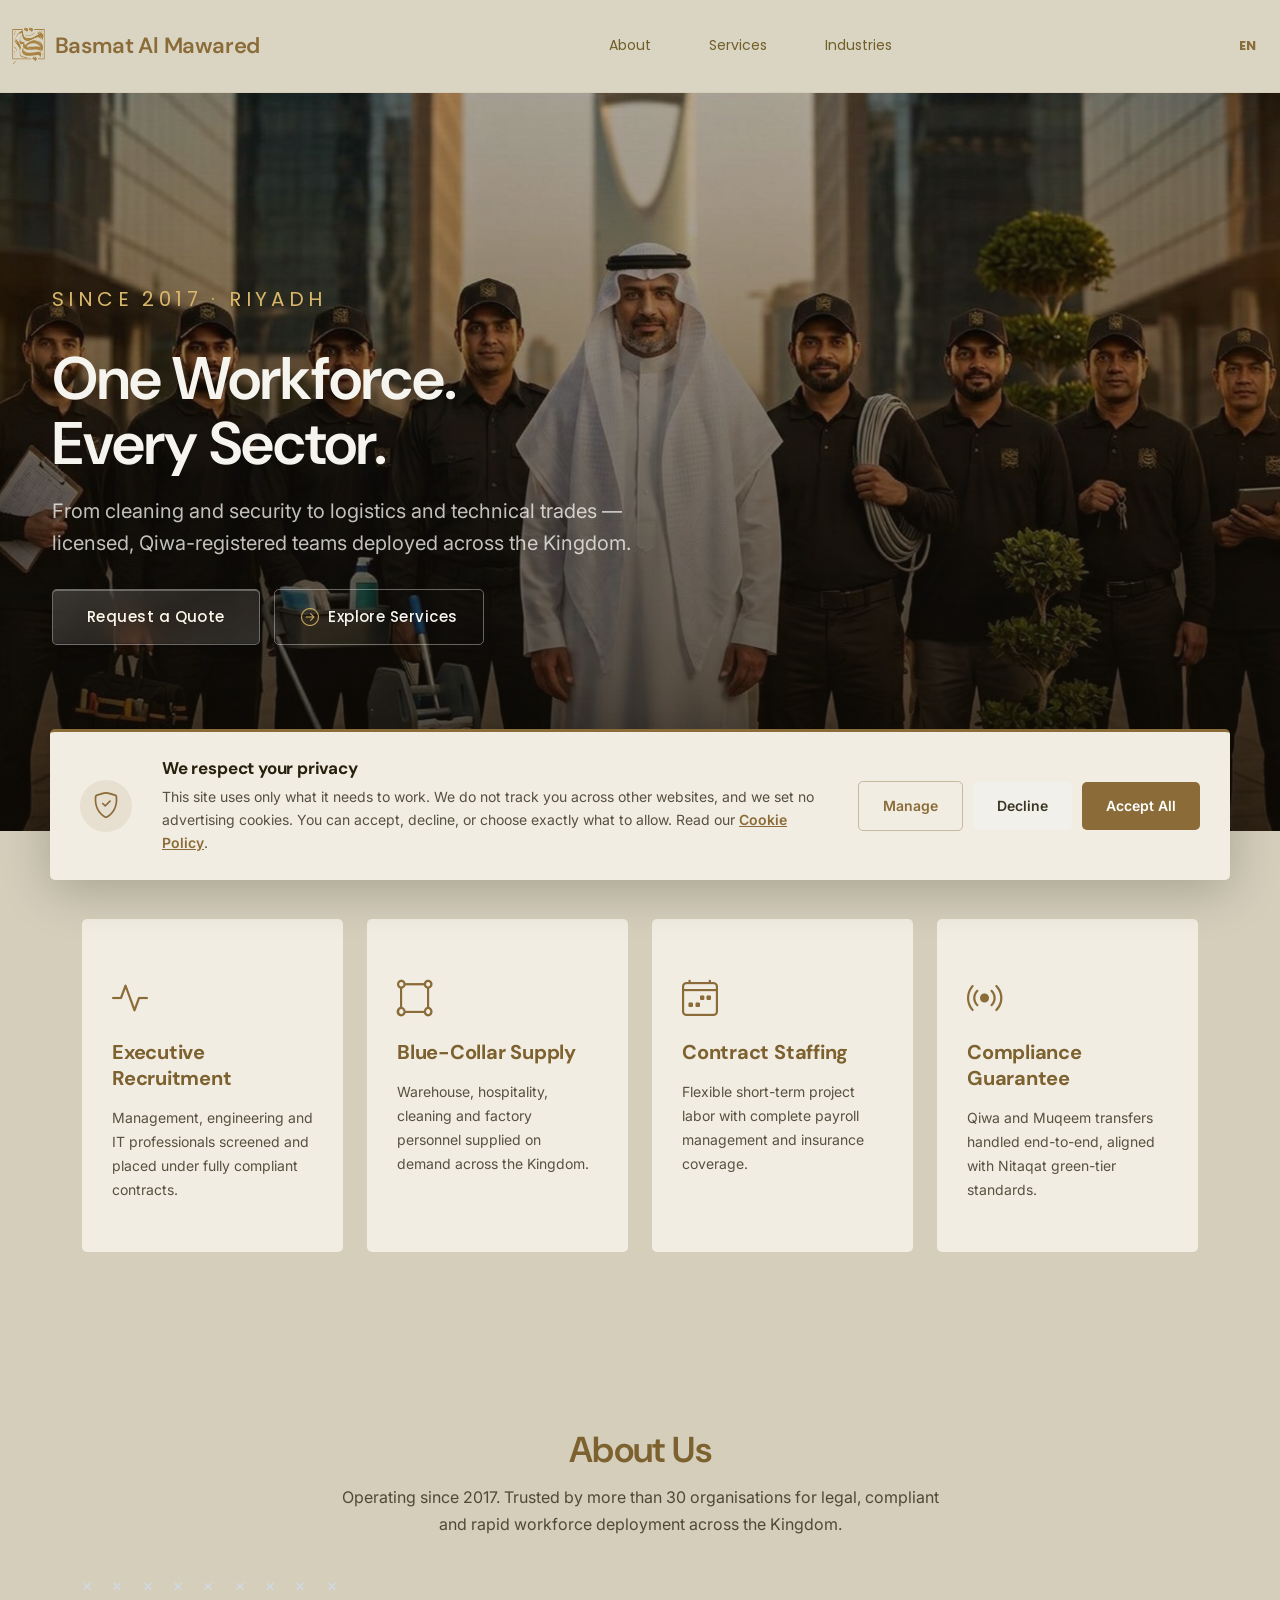
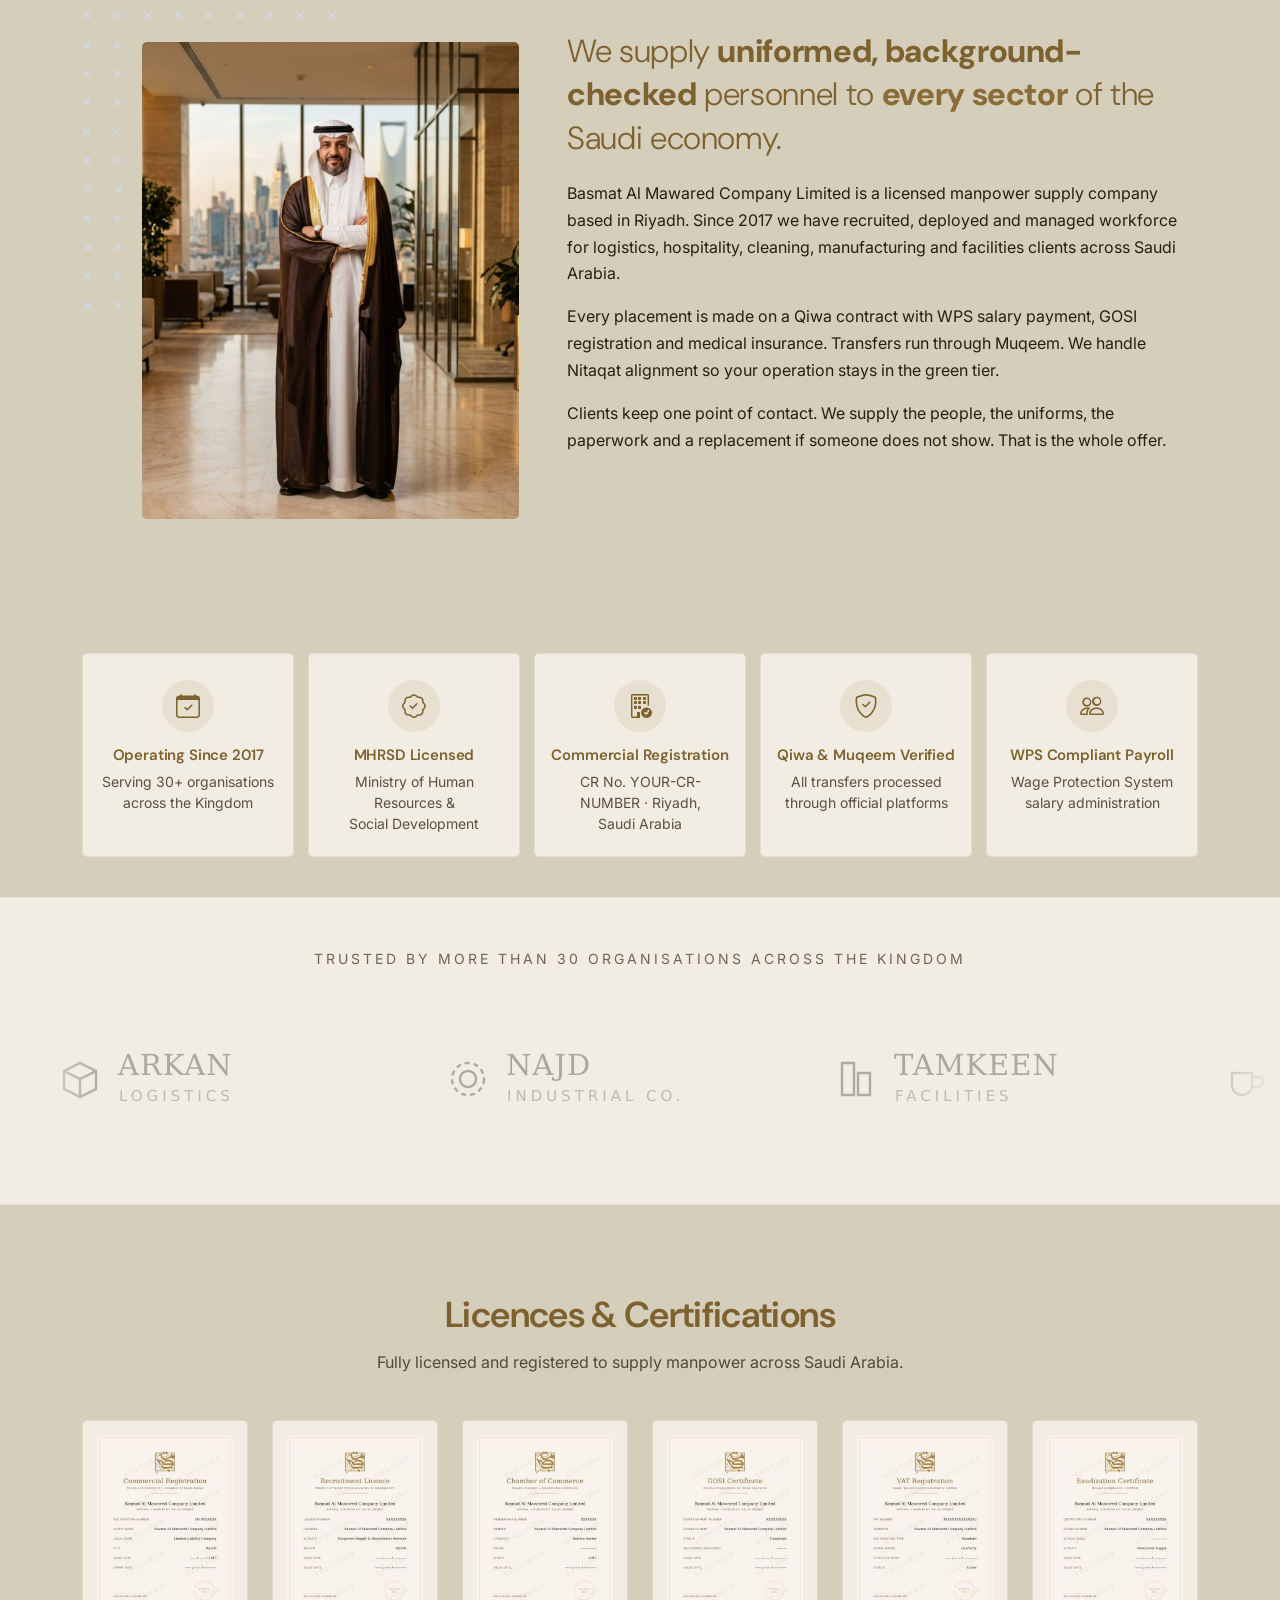
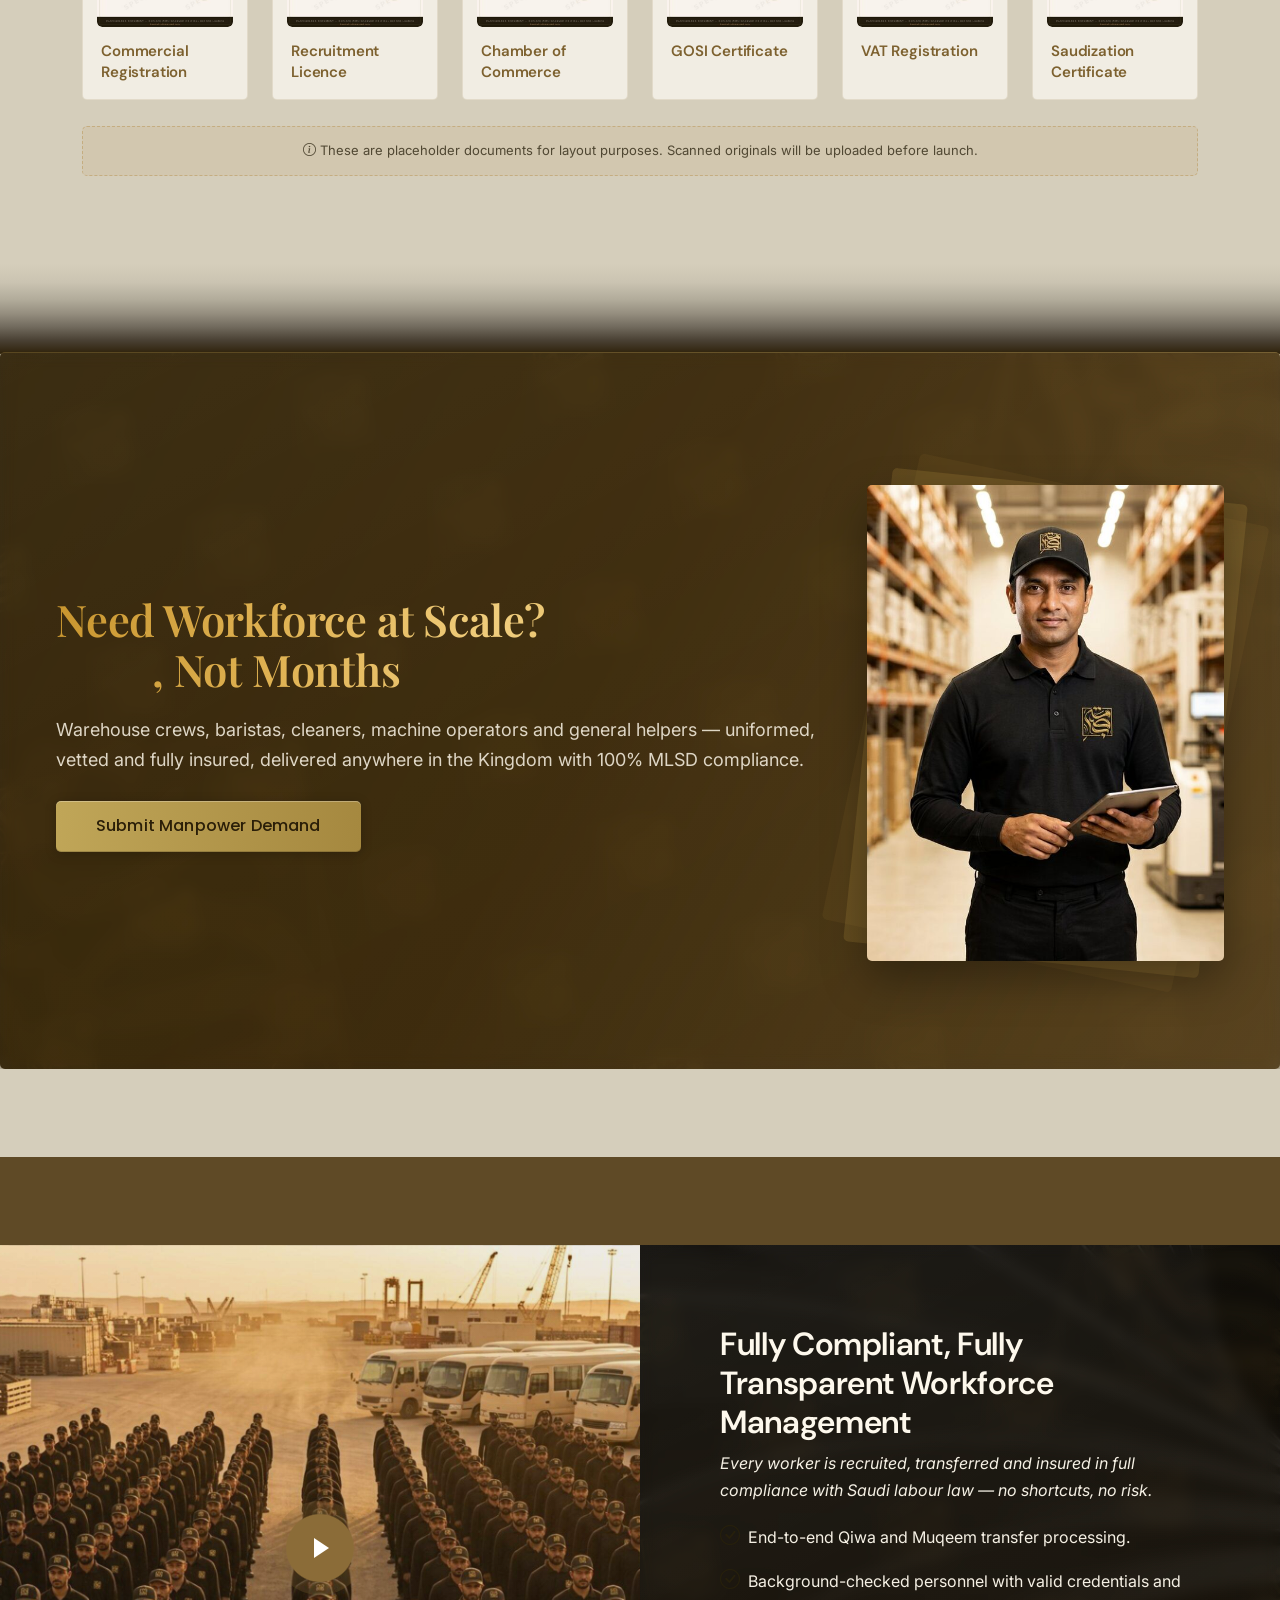
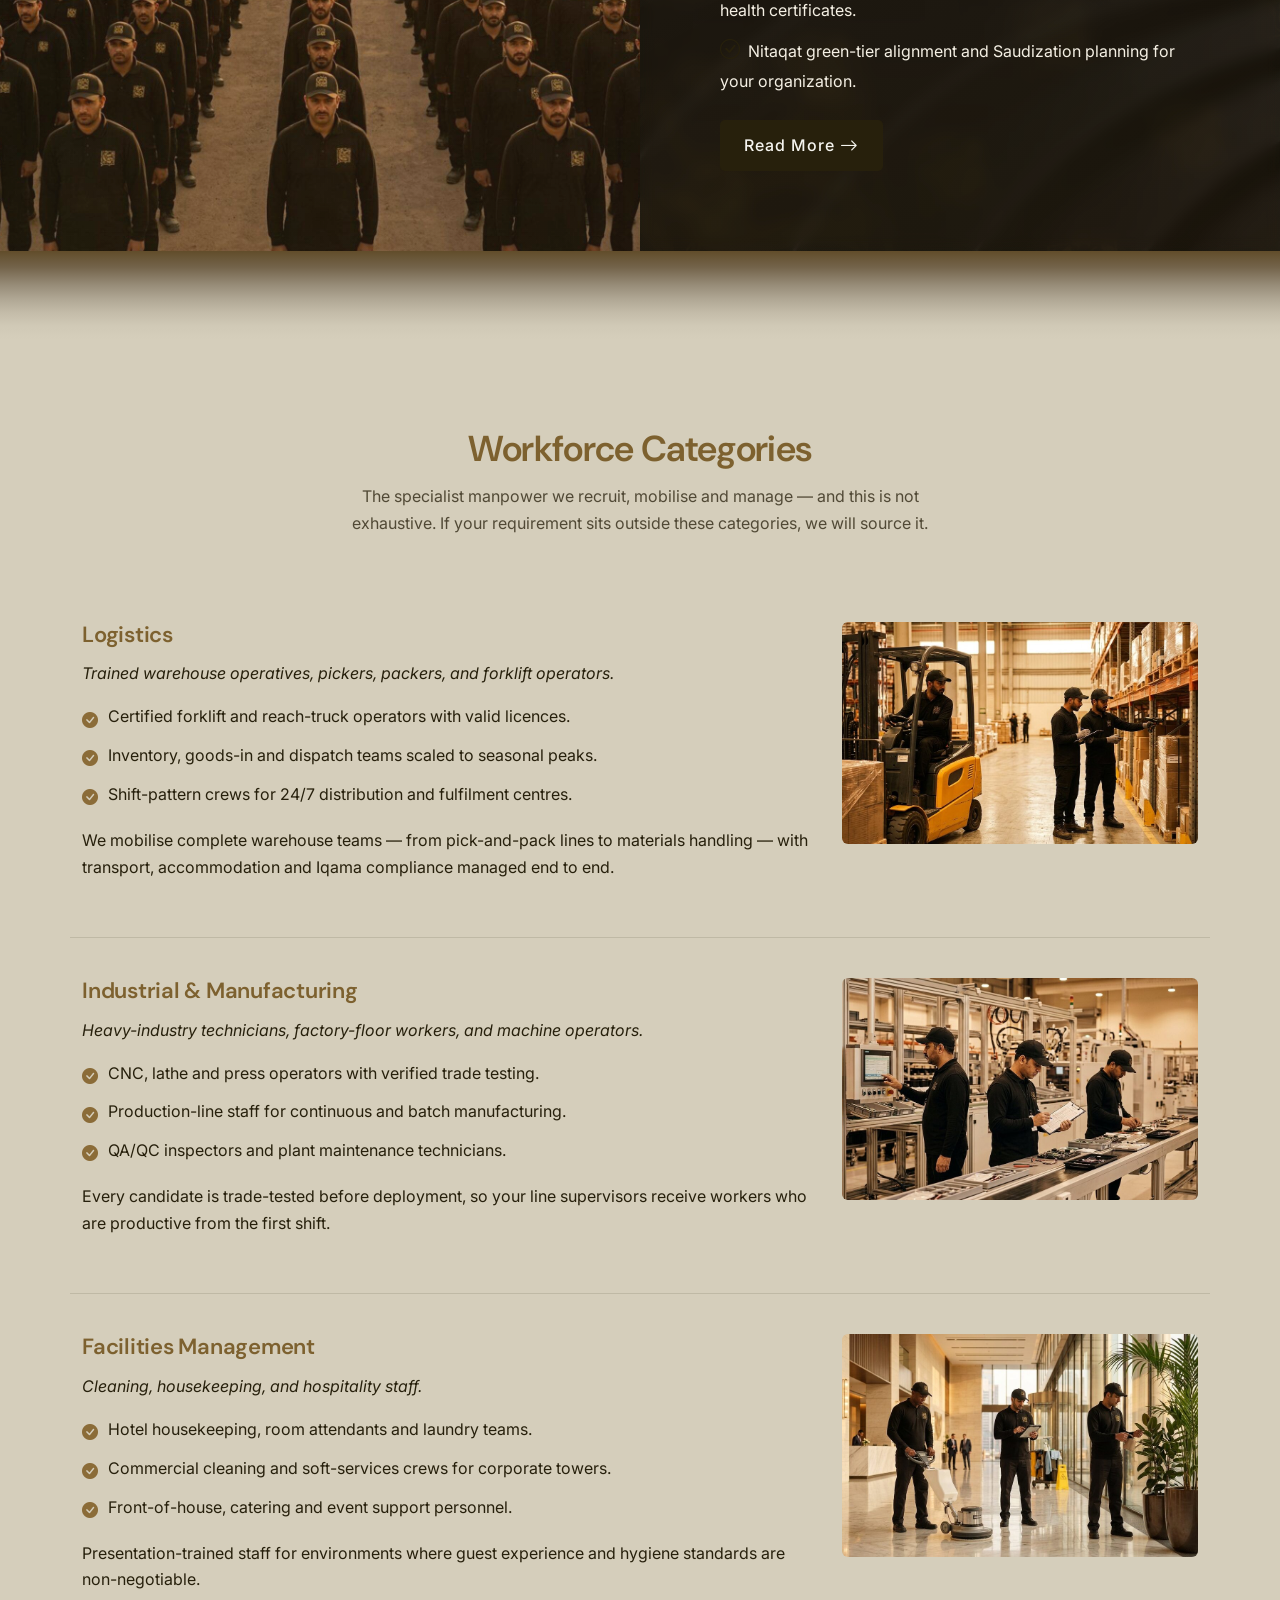
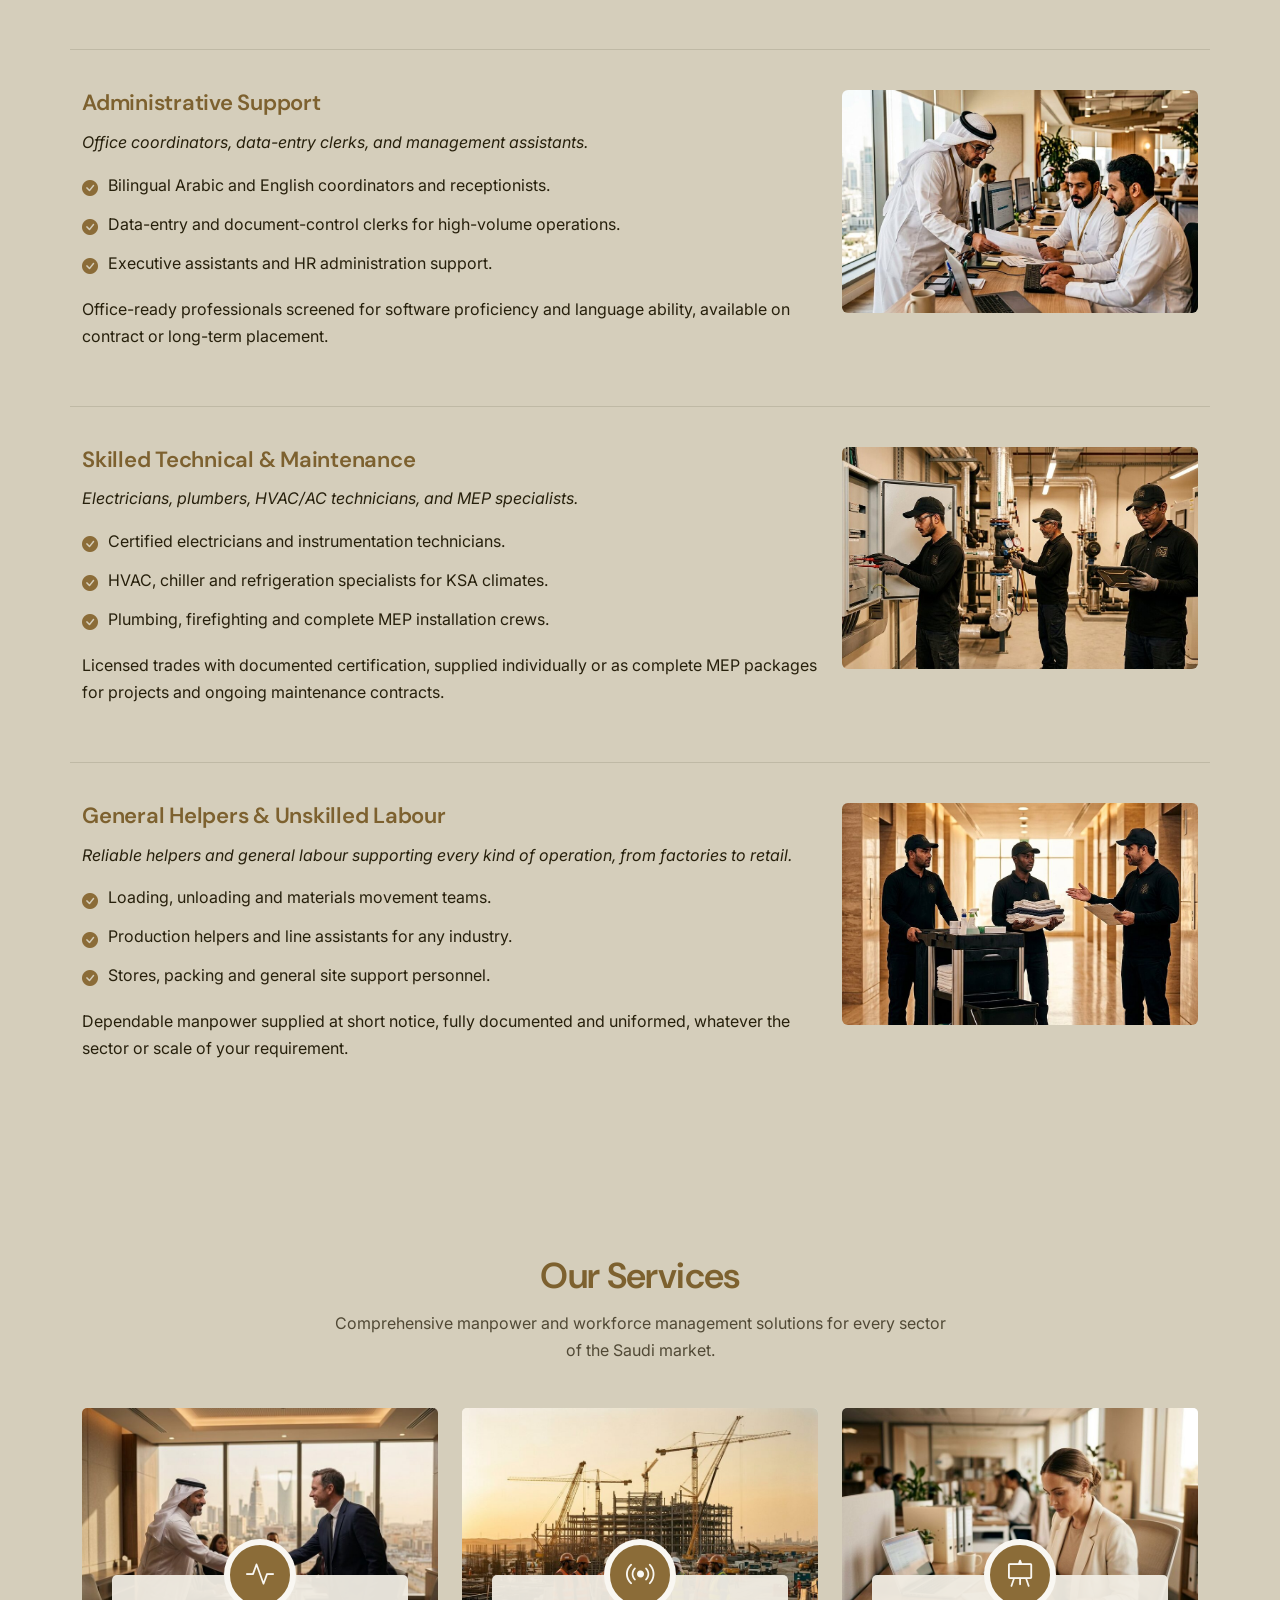
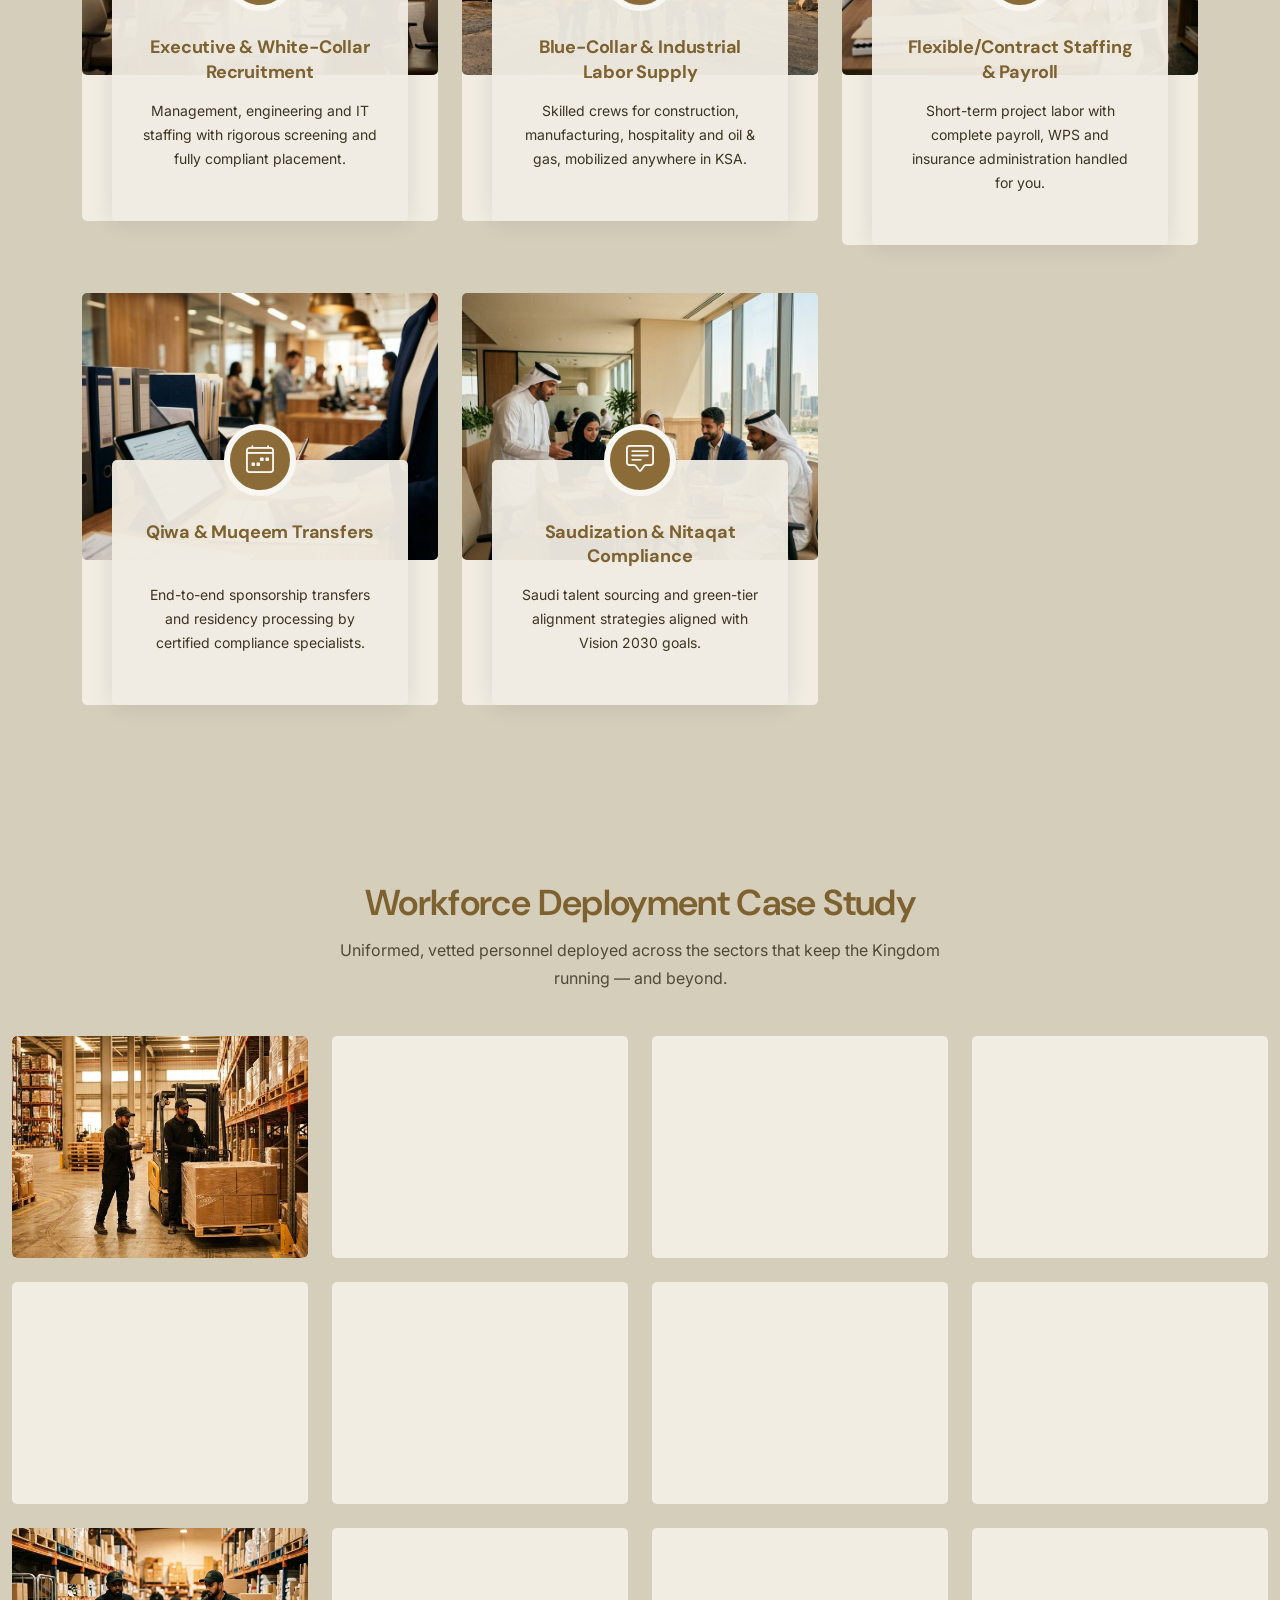
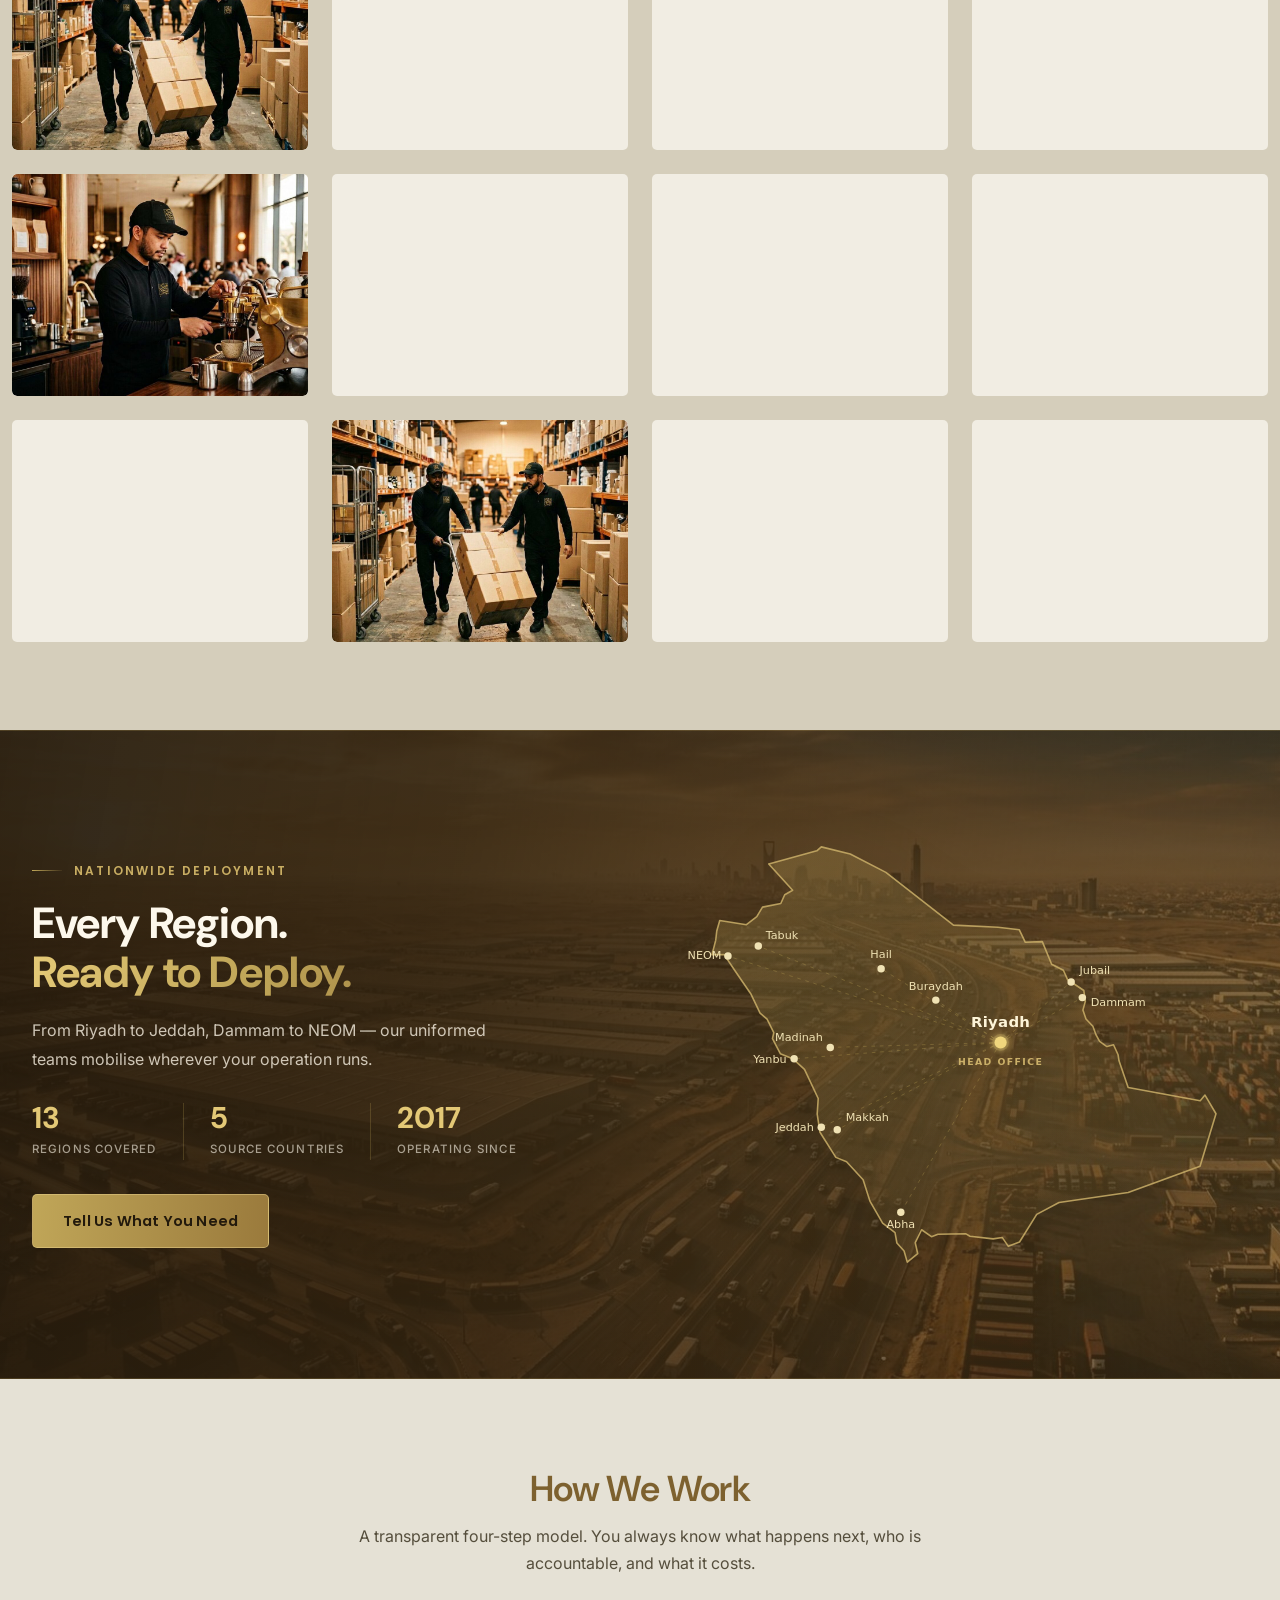
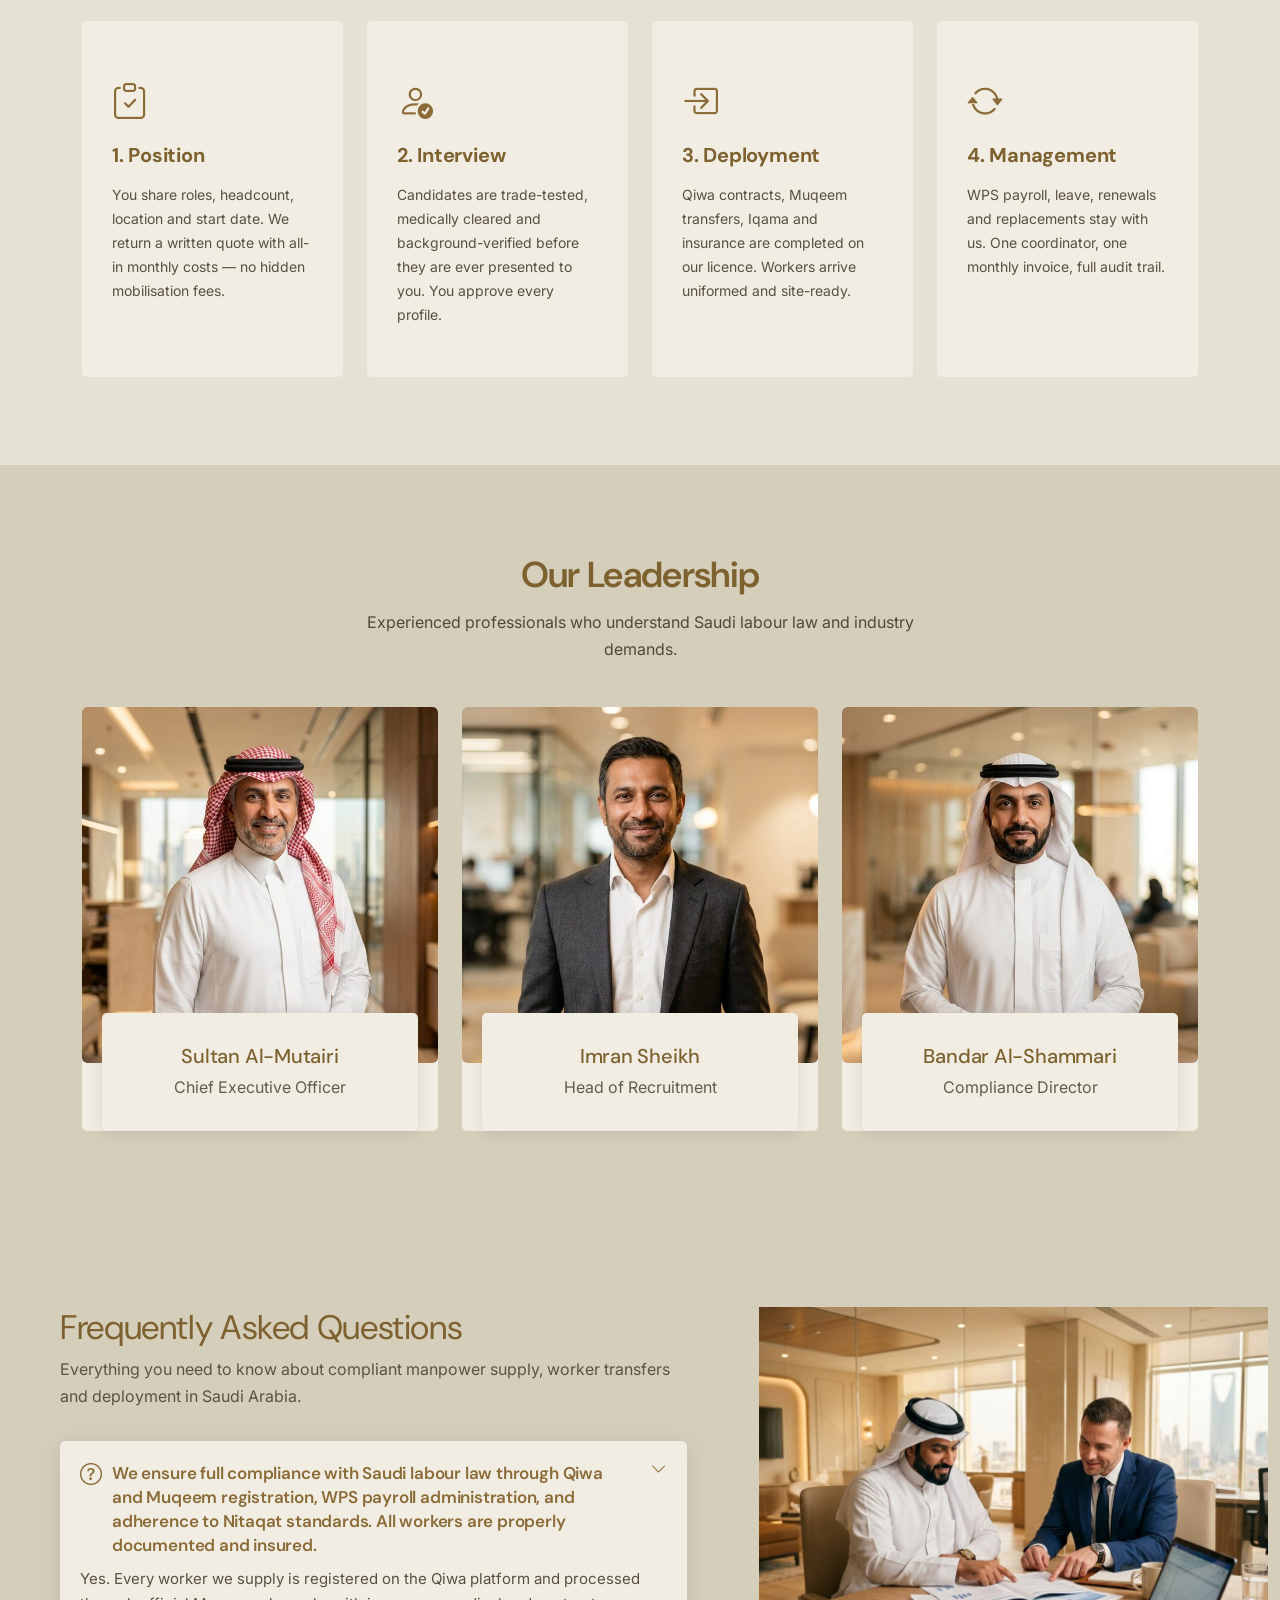
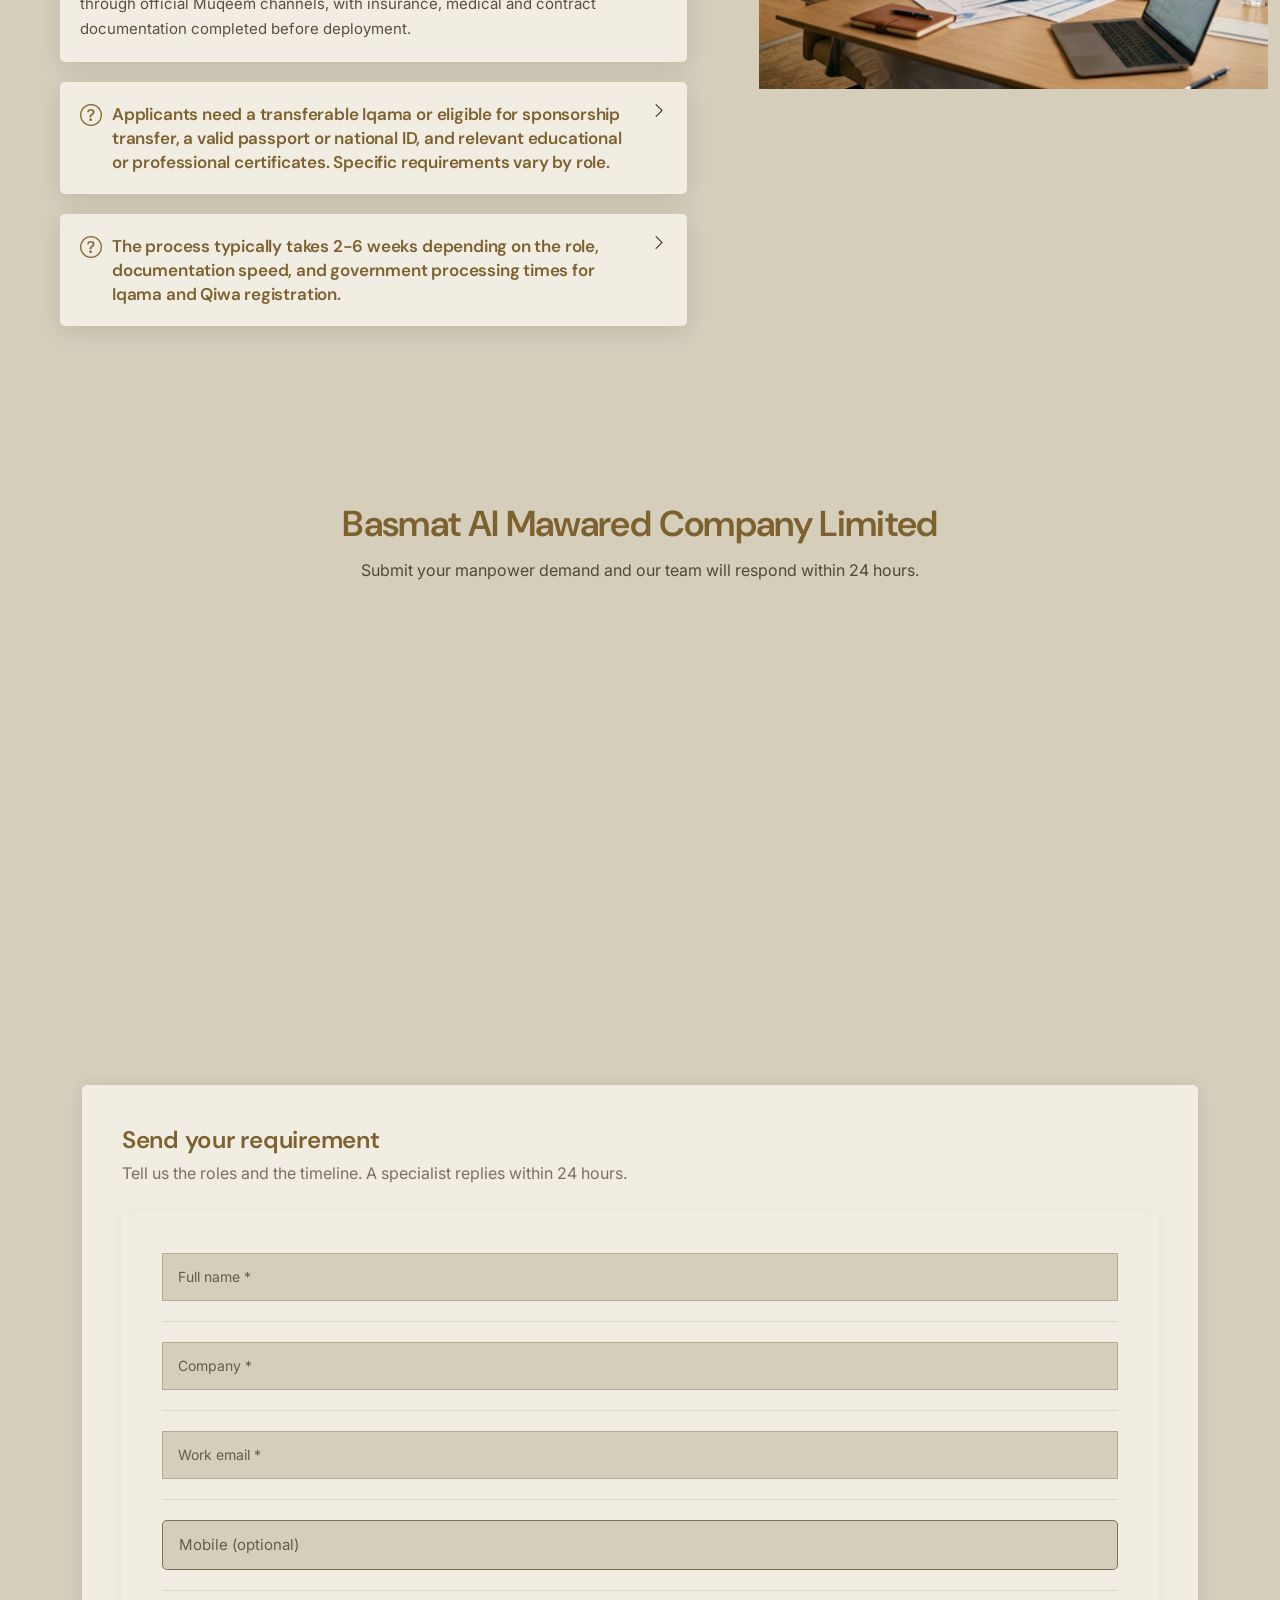
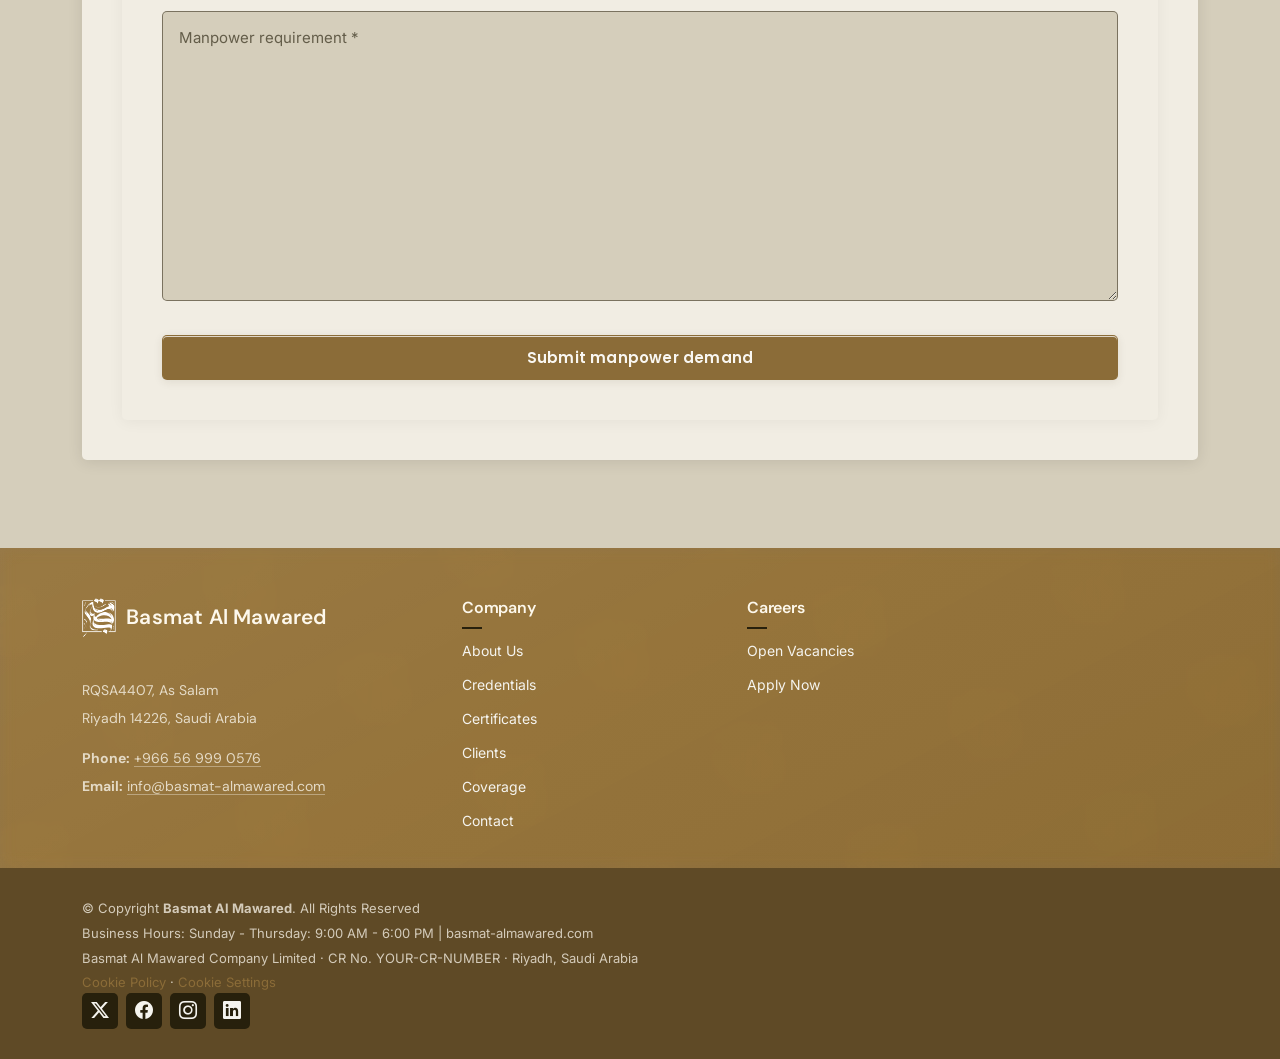
==== commit e53a0ad1: "Fix broken job board, missing i18n English strings, and font loading Why the site looked broken:  1." ====
--- a/index.html
+++ b/index.html
@@ -32,7 +32,7 @@
   <!-- Fonts -->
   <link href="https://fonts.googleapis.com" rel="preconnect">
   <link href="https://fonts.gstatic.com" rel="preconnect" crossorigin>
-  <link href="https://fonts.googleapis.com/css2?family=Roboto:ital,wght@0,300;0,400;0,500;0,600;0,700;1,400;1,500&family=Poppins:wght@300;400;500;600;700&family=Source+Sans+Pro:wght@300;400;500;600;700&family=Playfair+Display:ital,wght@0,600;0,700;1,700&display=swap" rel="stylesheet">
+  <link href="https://fonts.googleapis.com/css2?family=Inter:wght@300;400;500;600;700&family=DM+Sans:wght@400;500;600;700&family=Poppins:wght@300;400;500;600;700&family=Playfair+Display:ital,wght@0,600;0,700;1,700&display=swap" rel="stylesheet">
 
   <!-- Vendor CSS Files -->
   <link href="assets/vendor/bootstrap/css/bootstrap.min.css" rel="stylesheet">
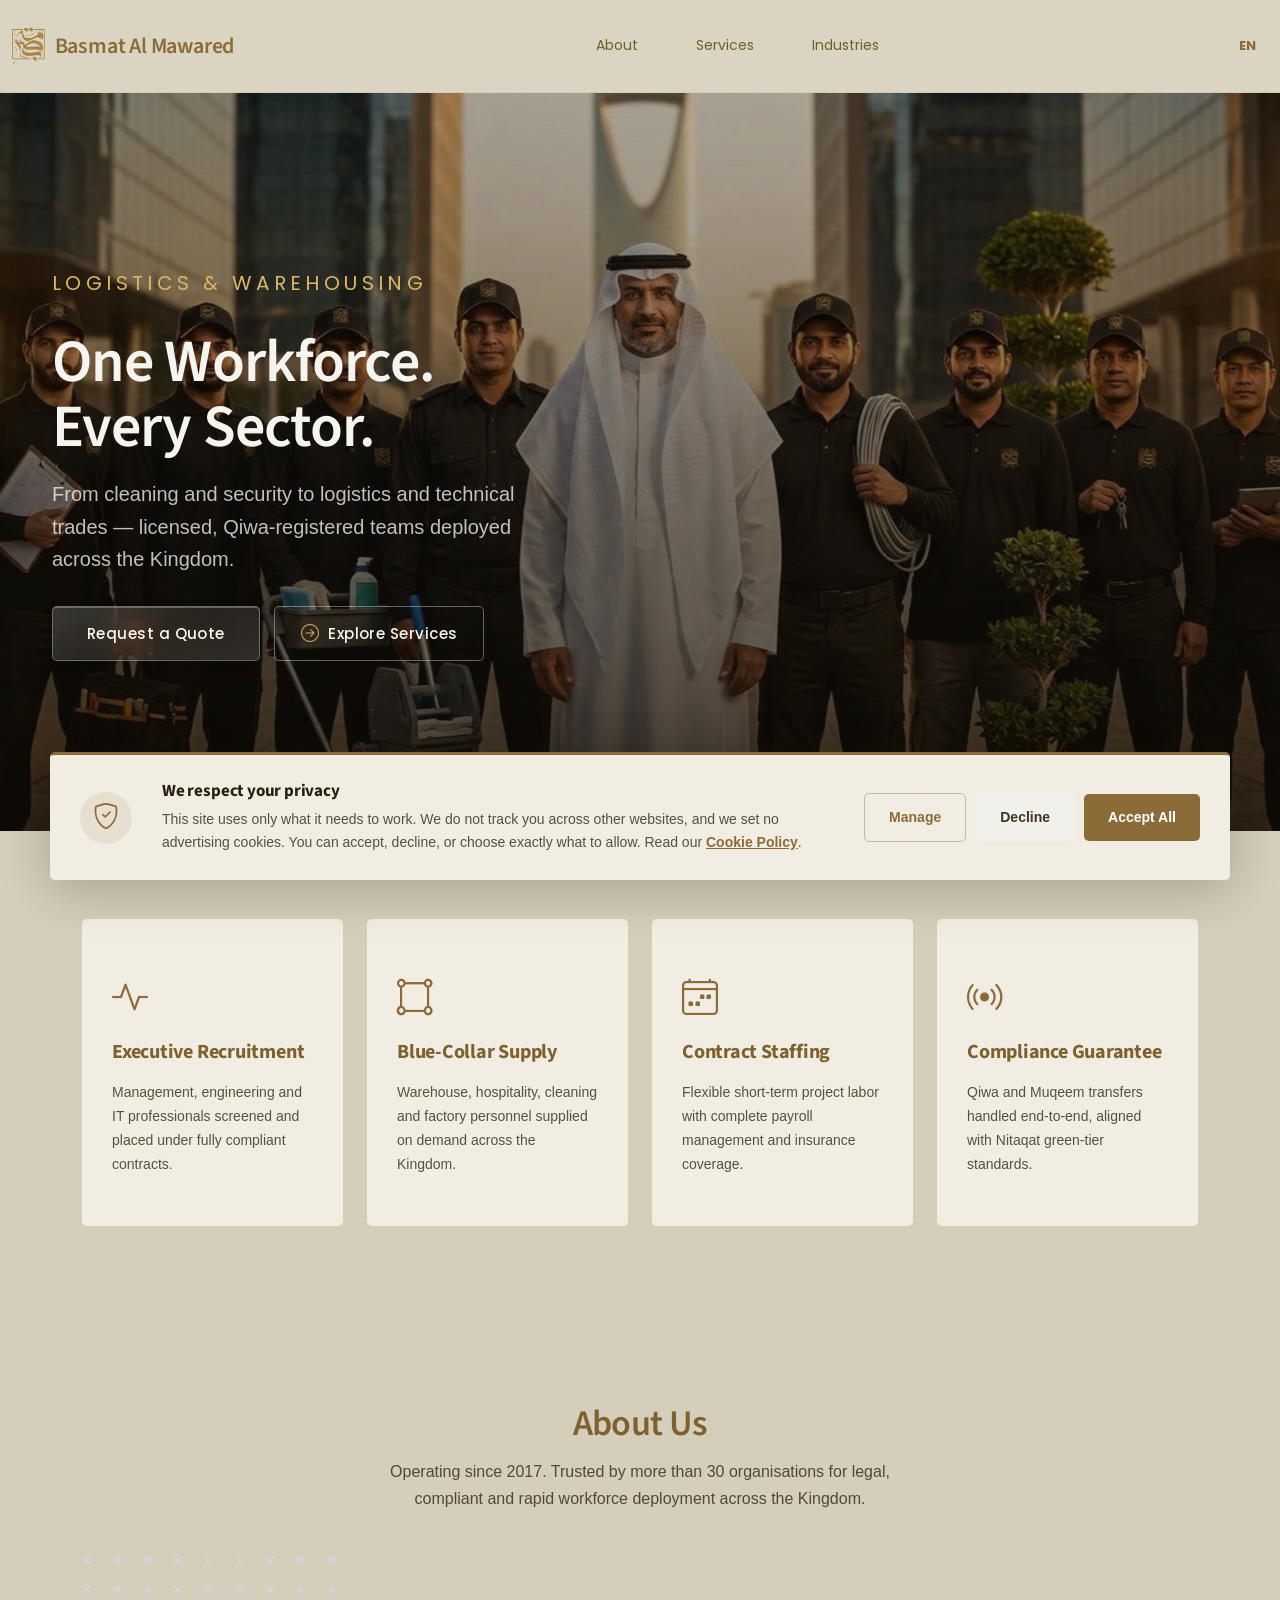
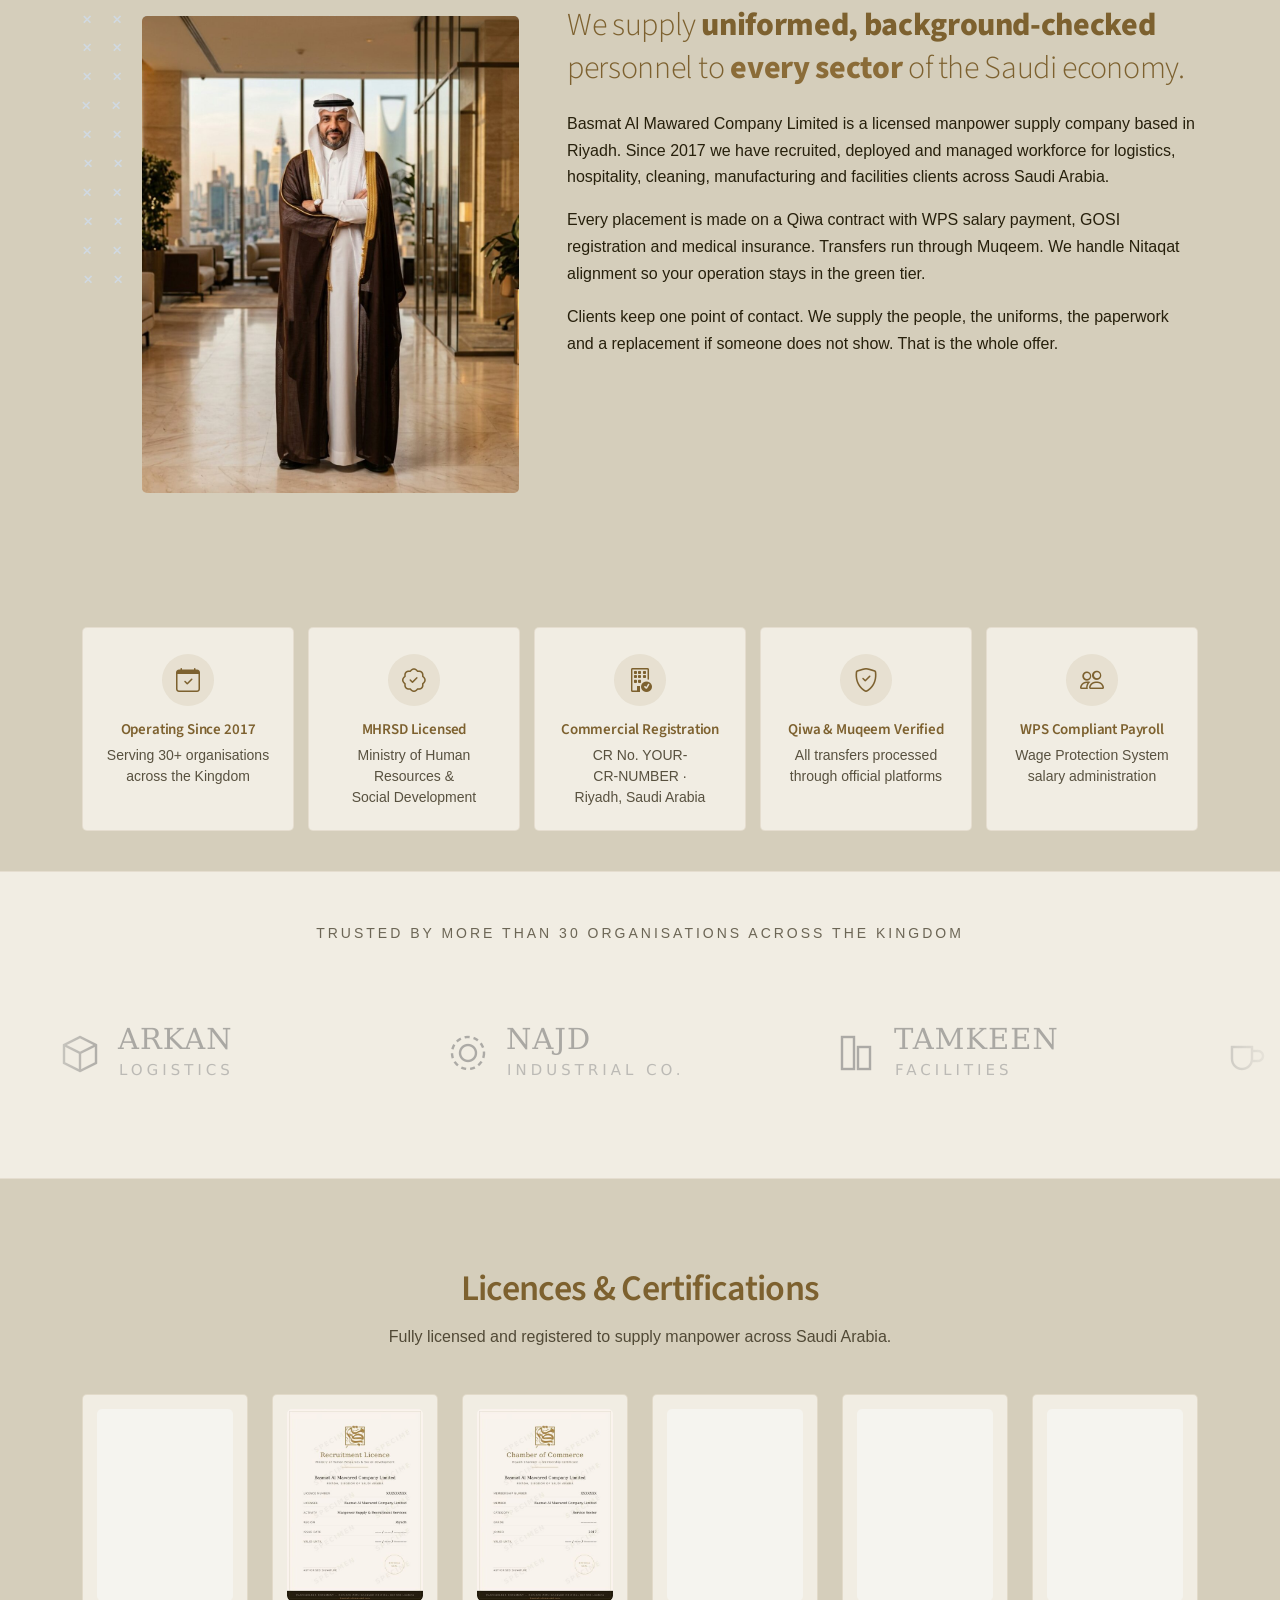
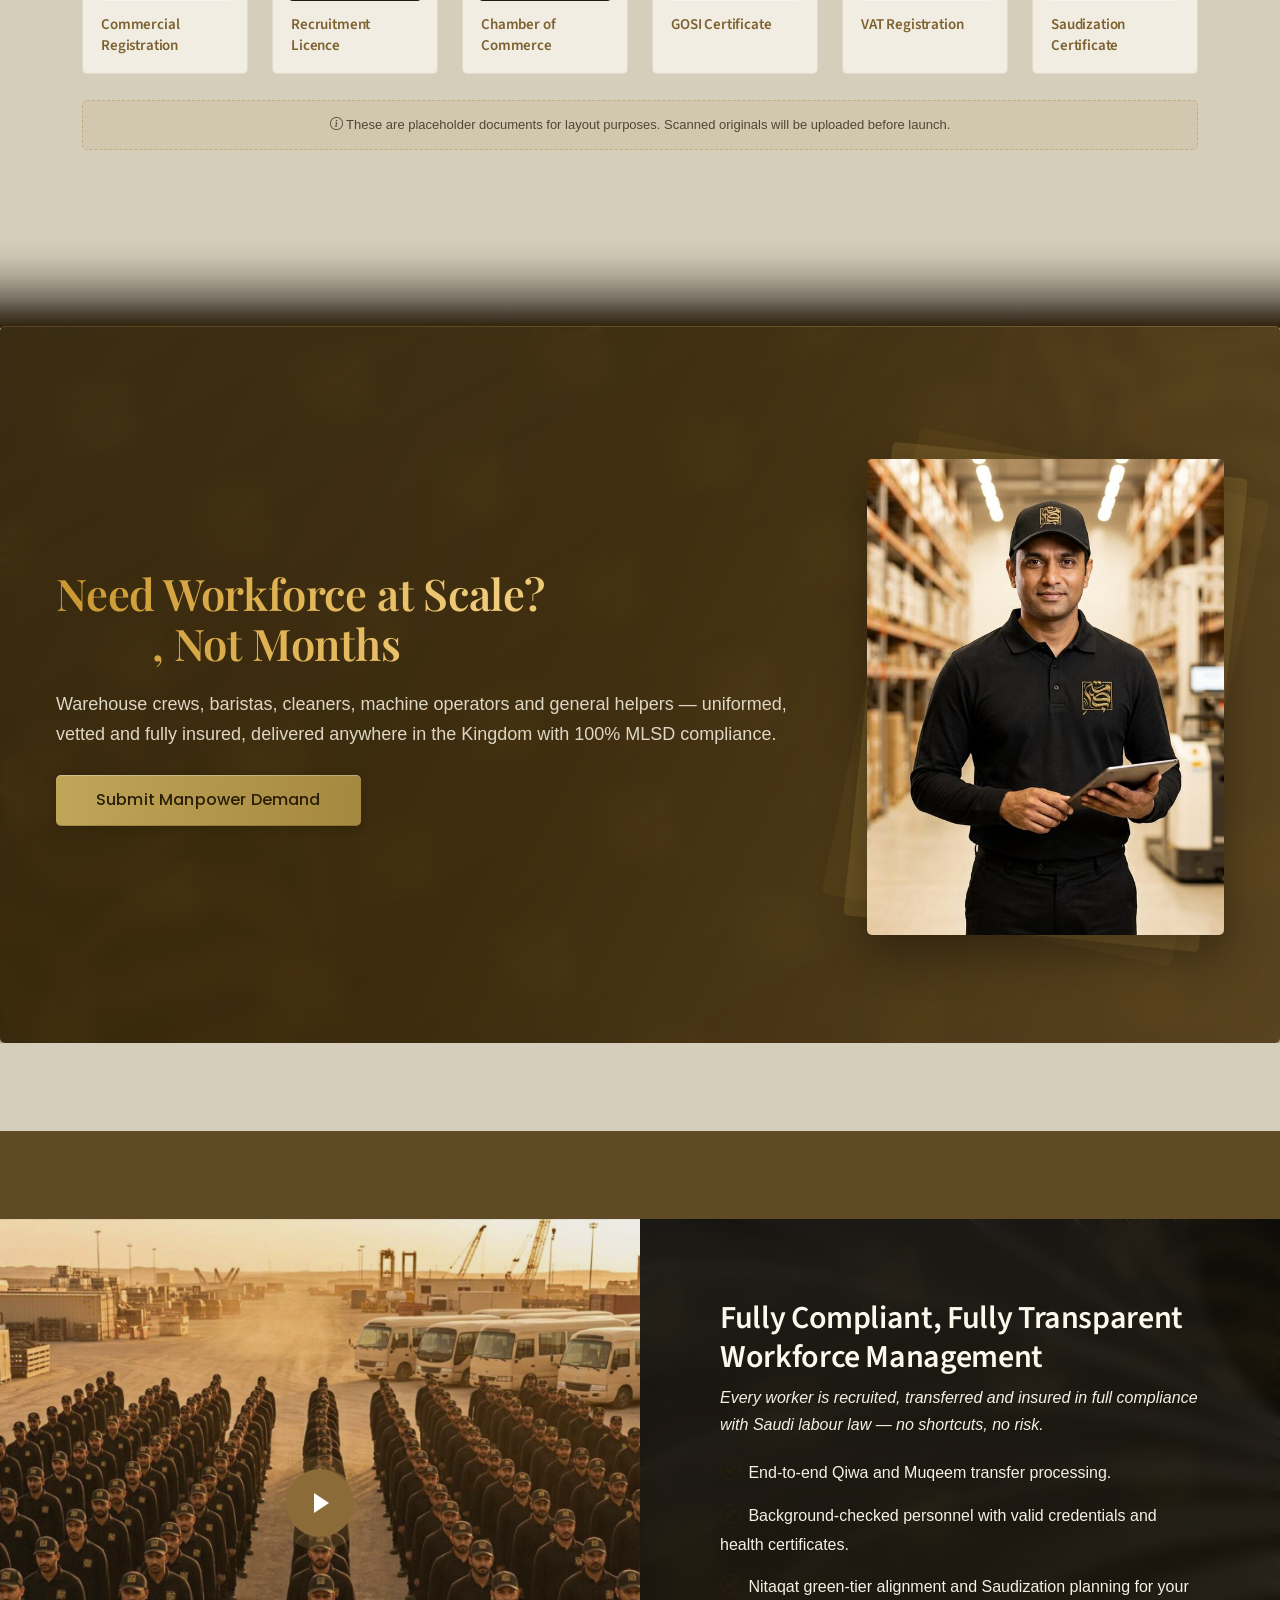
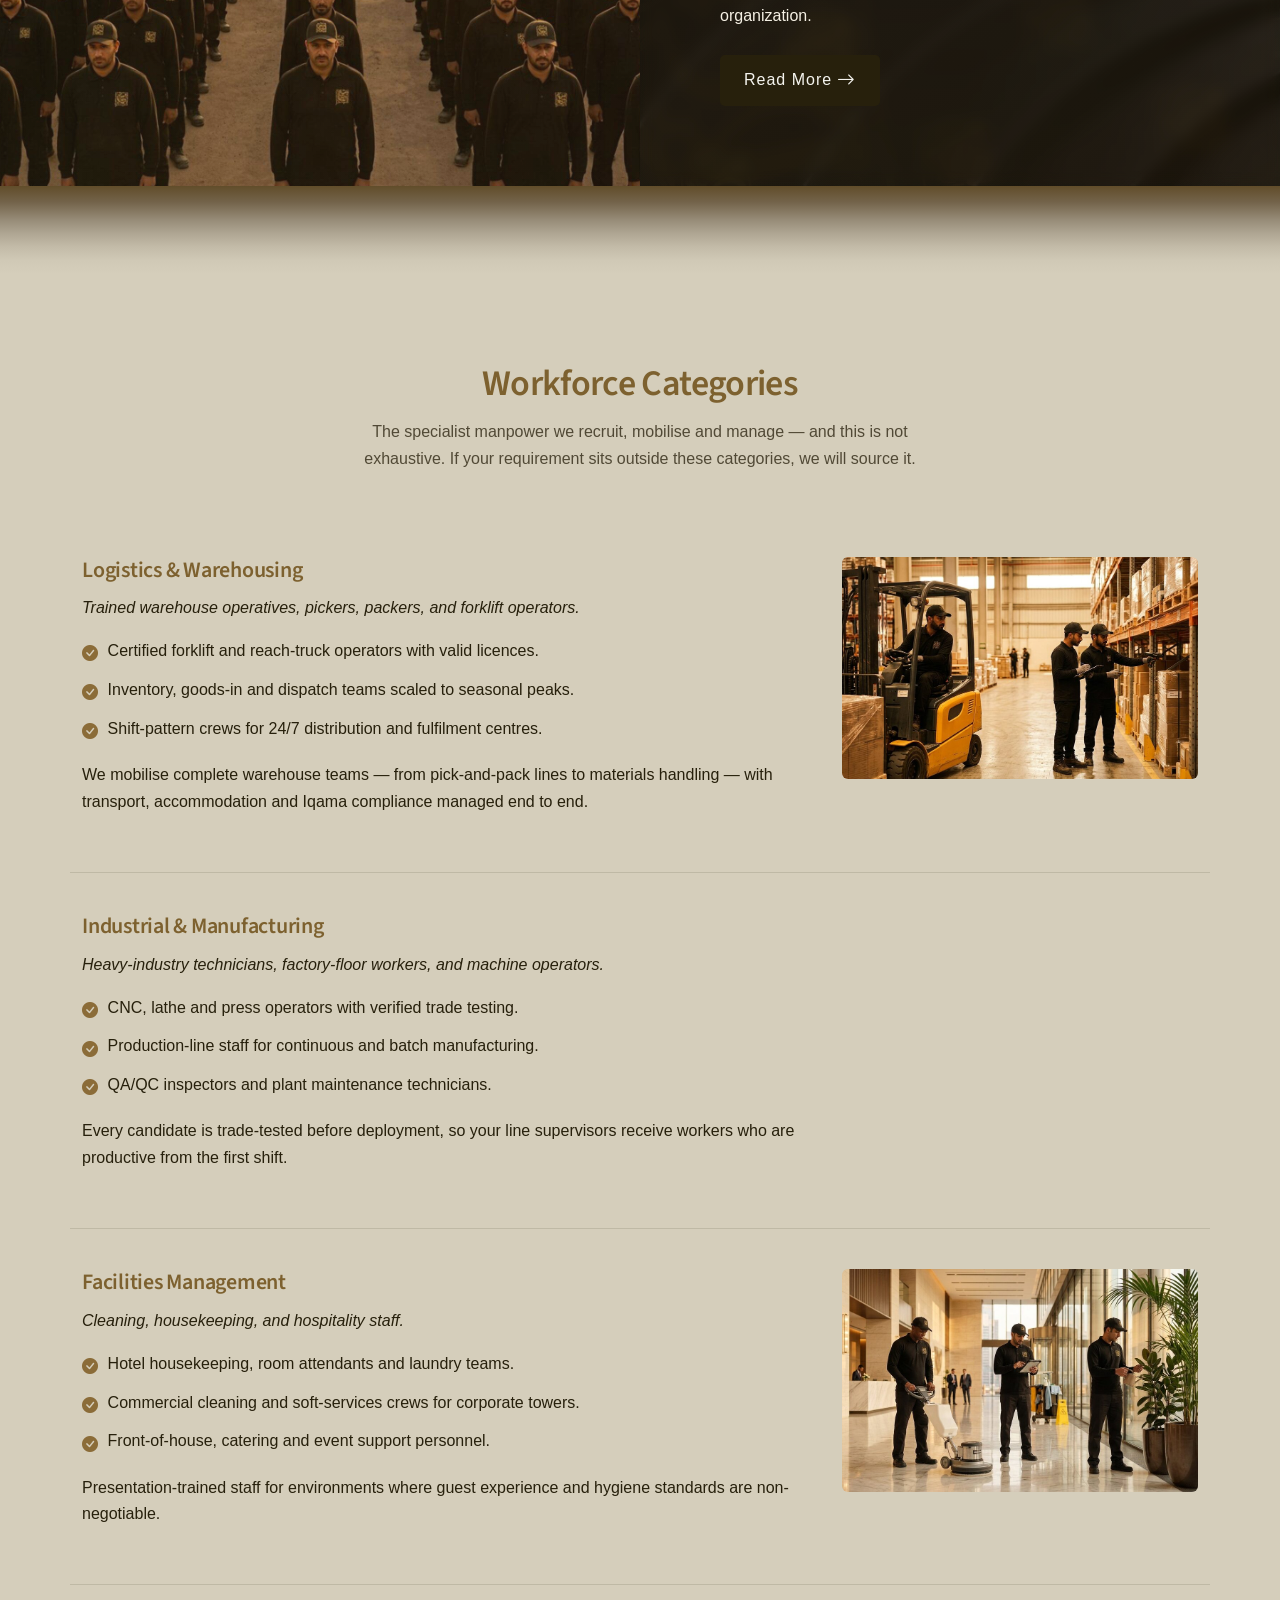
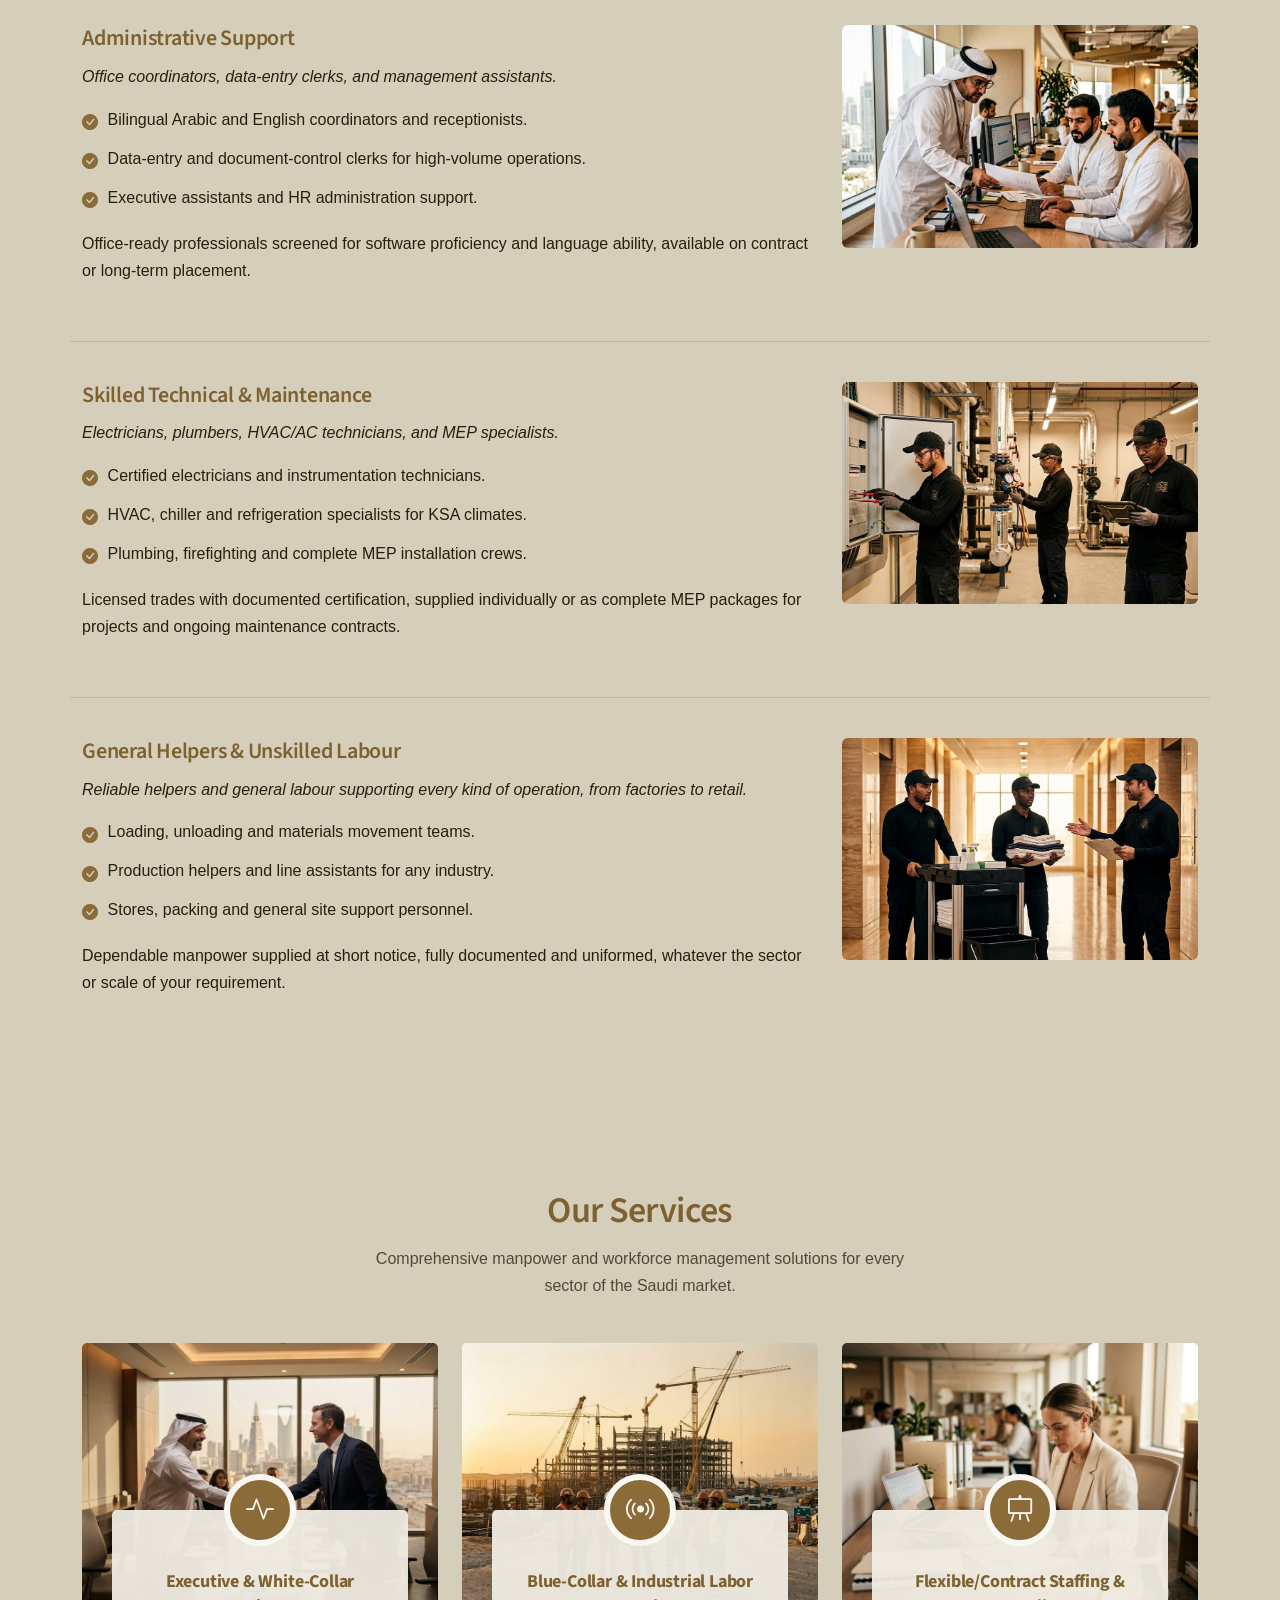
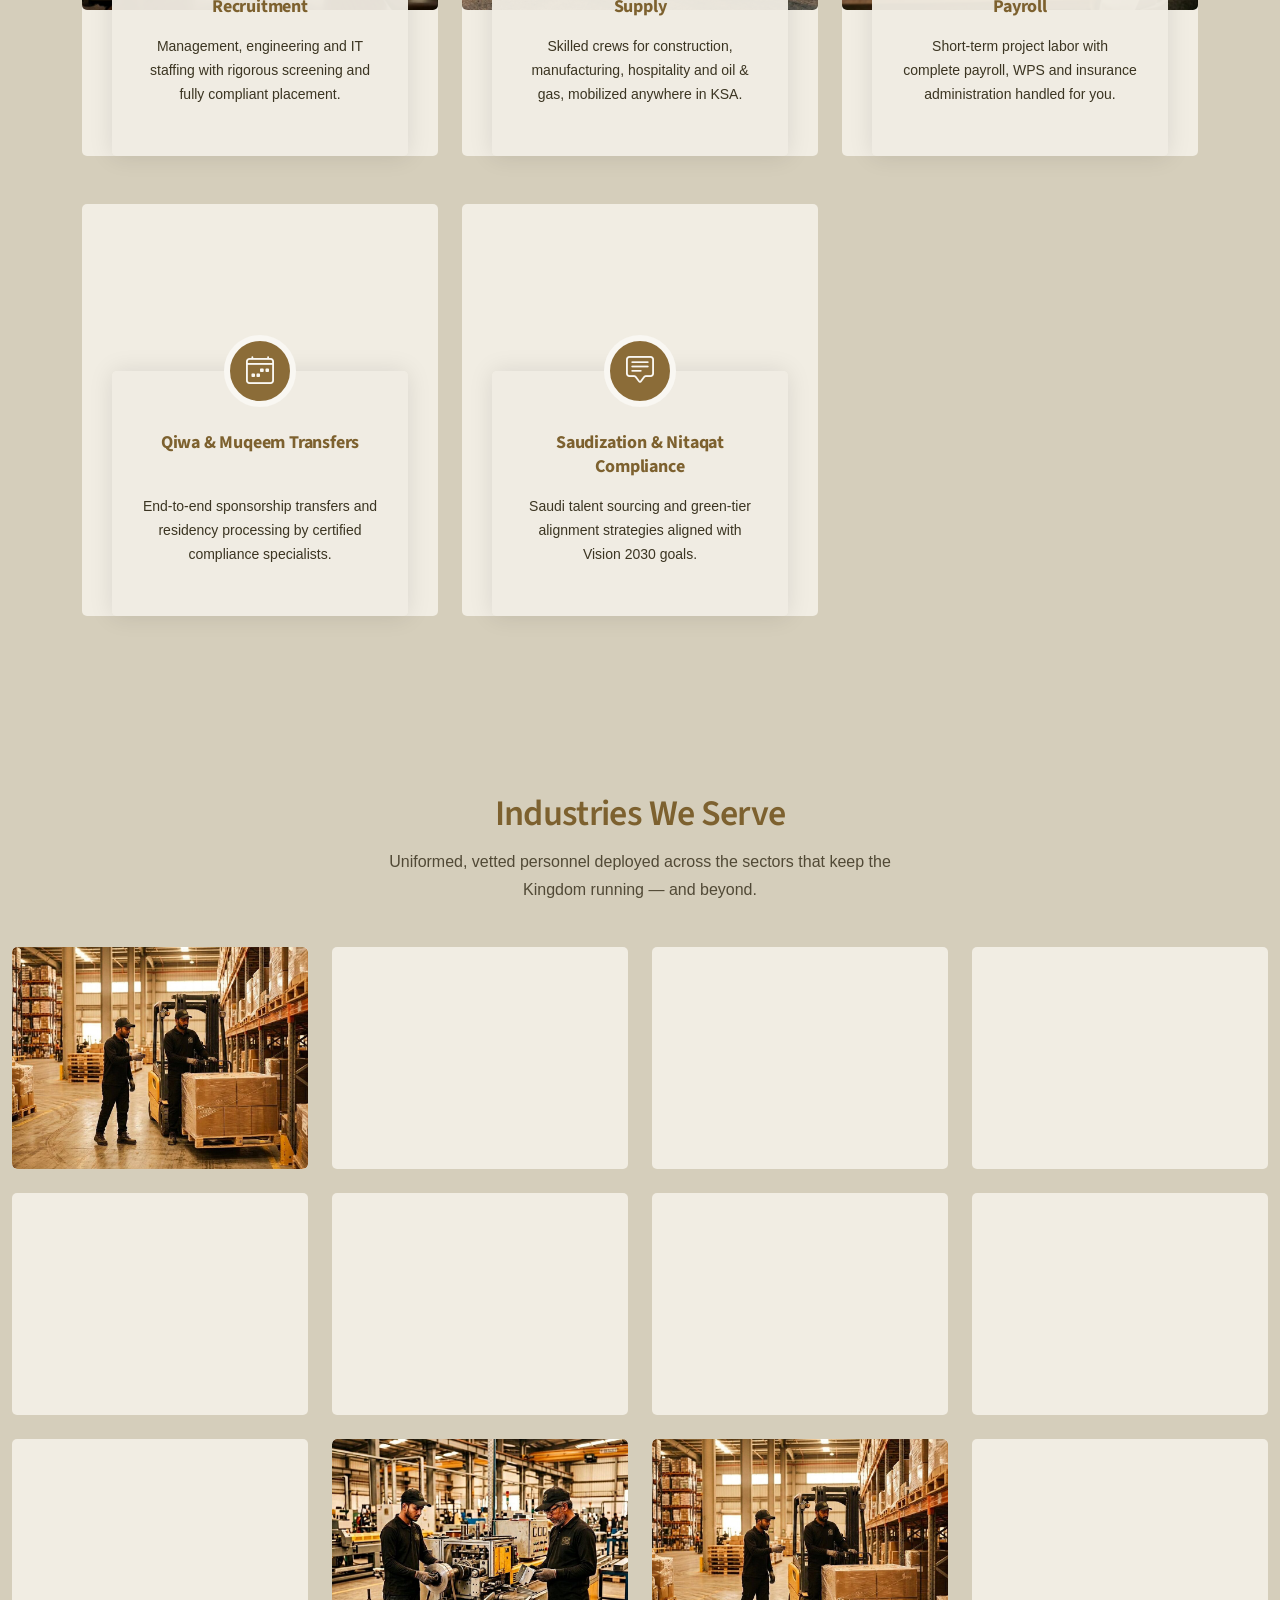
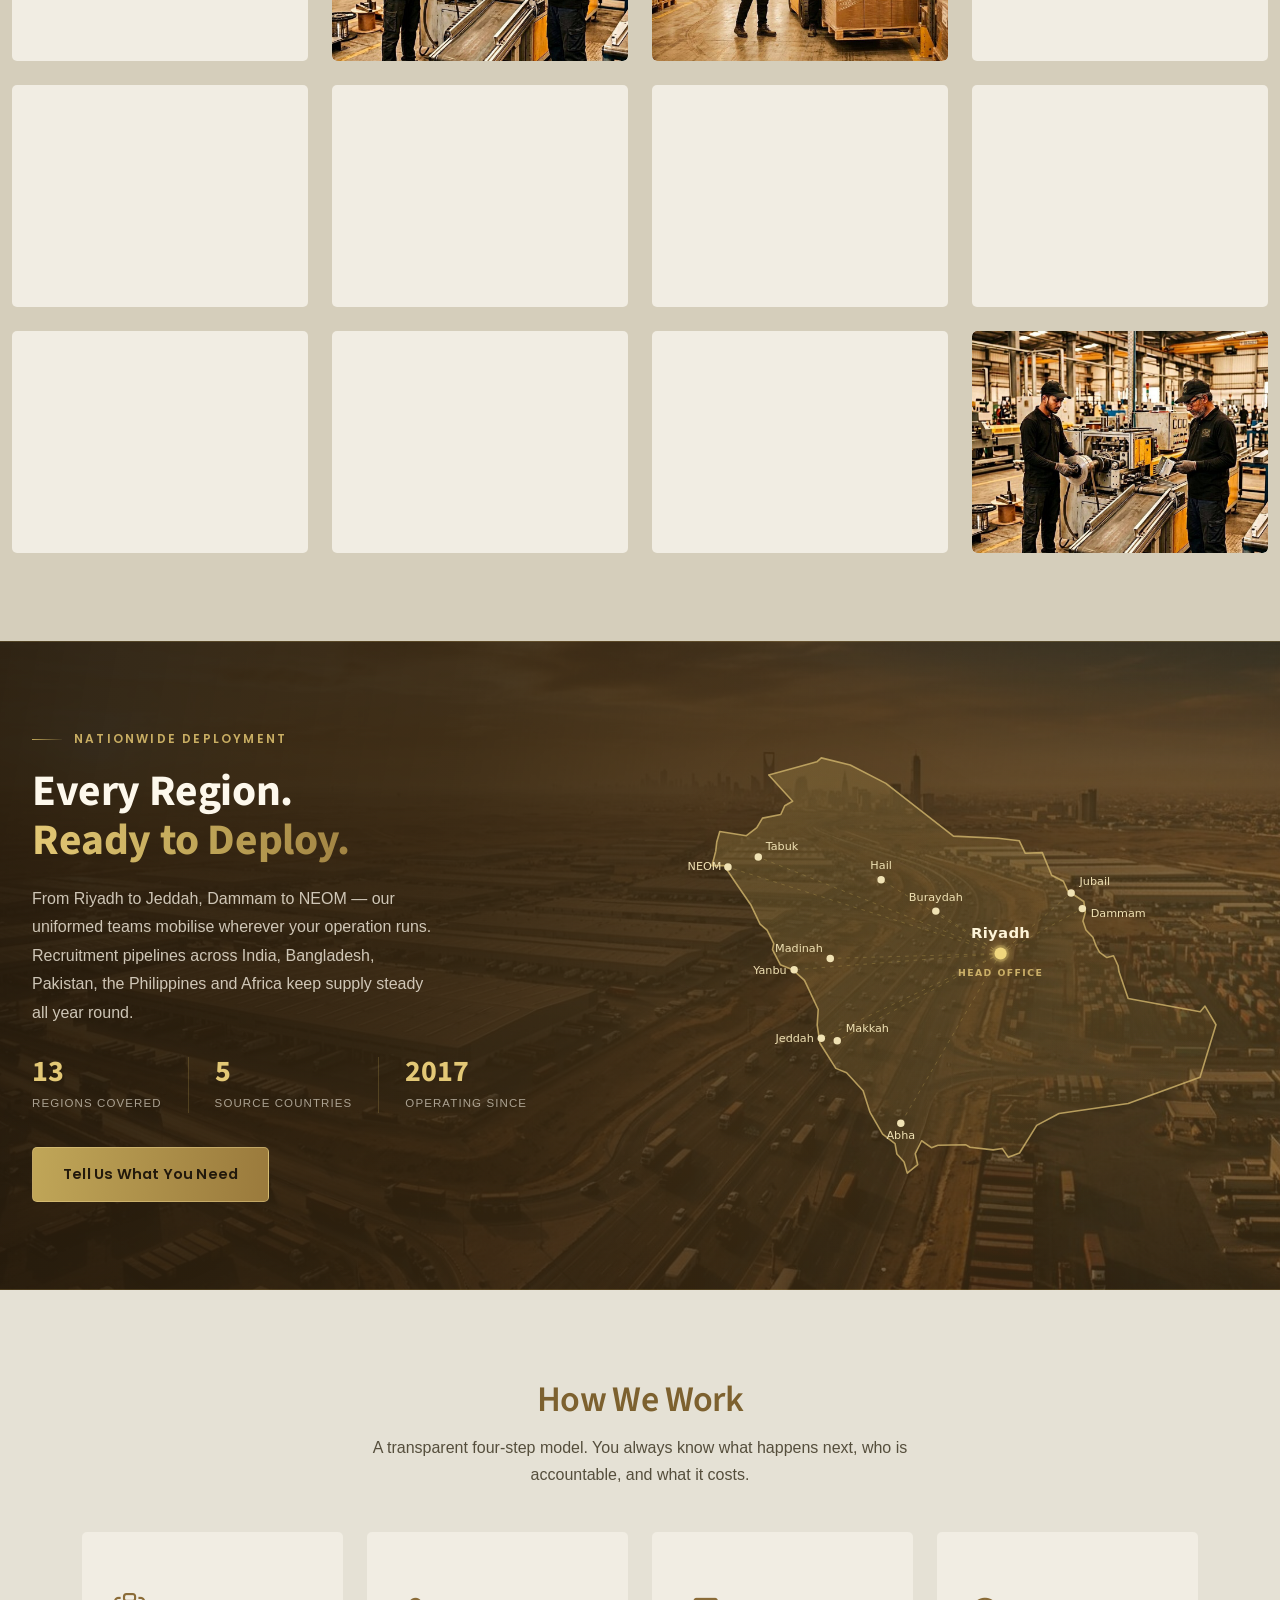
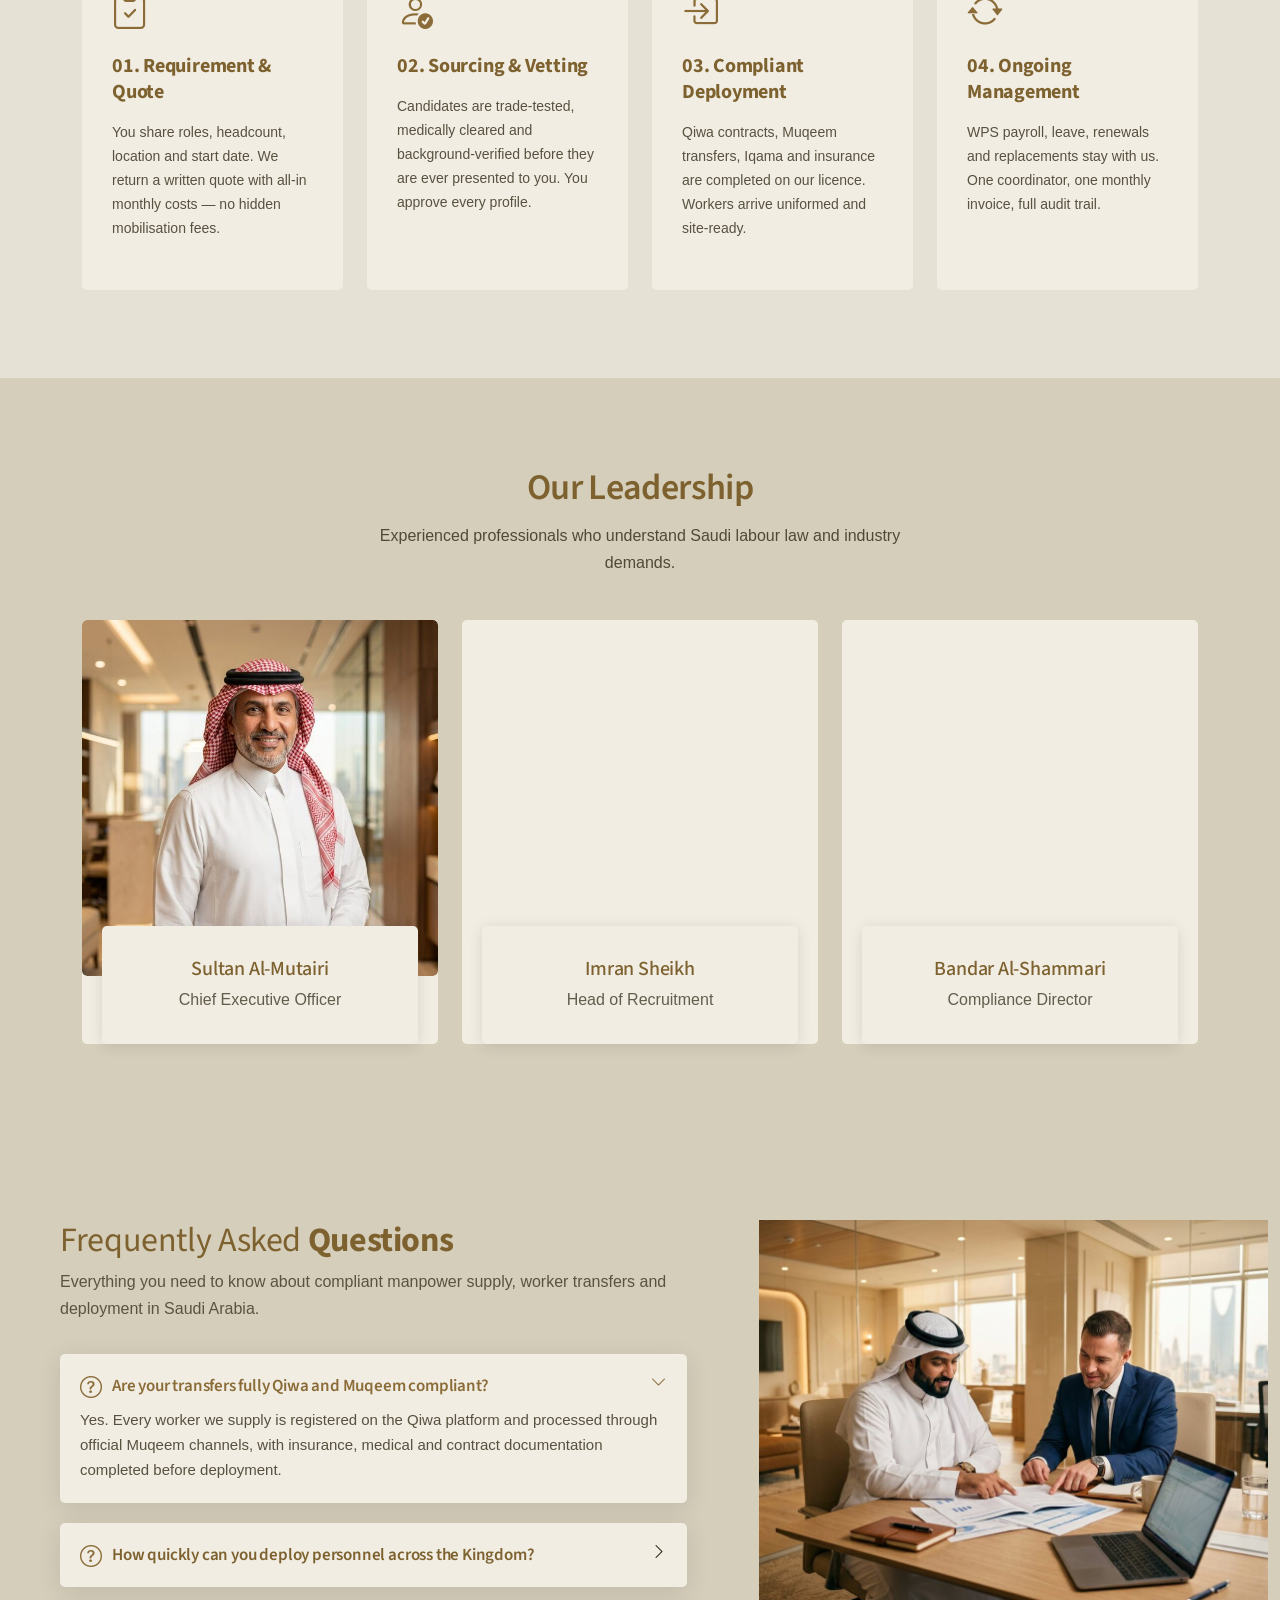
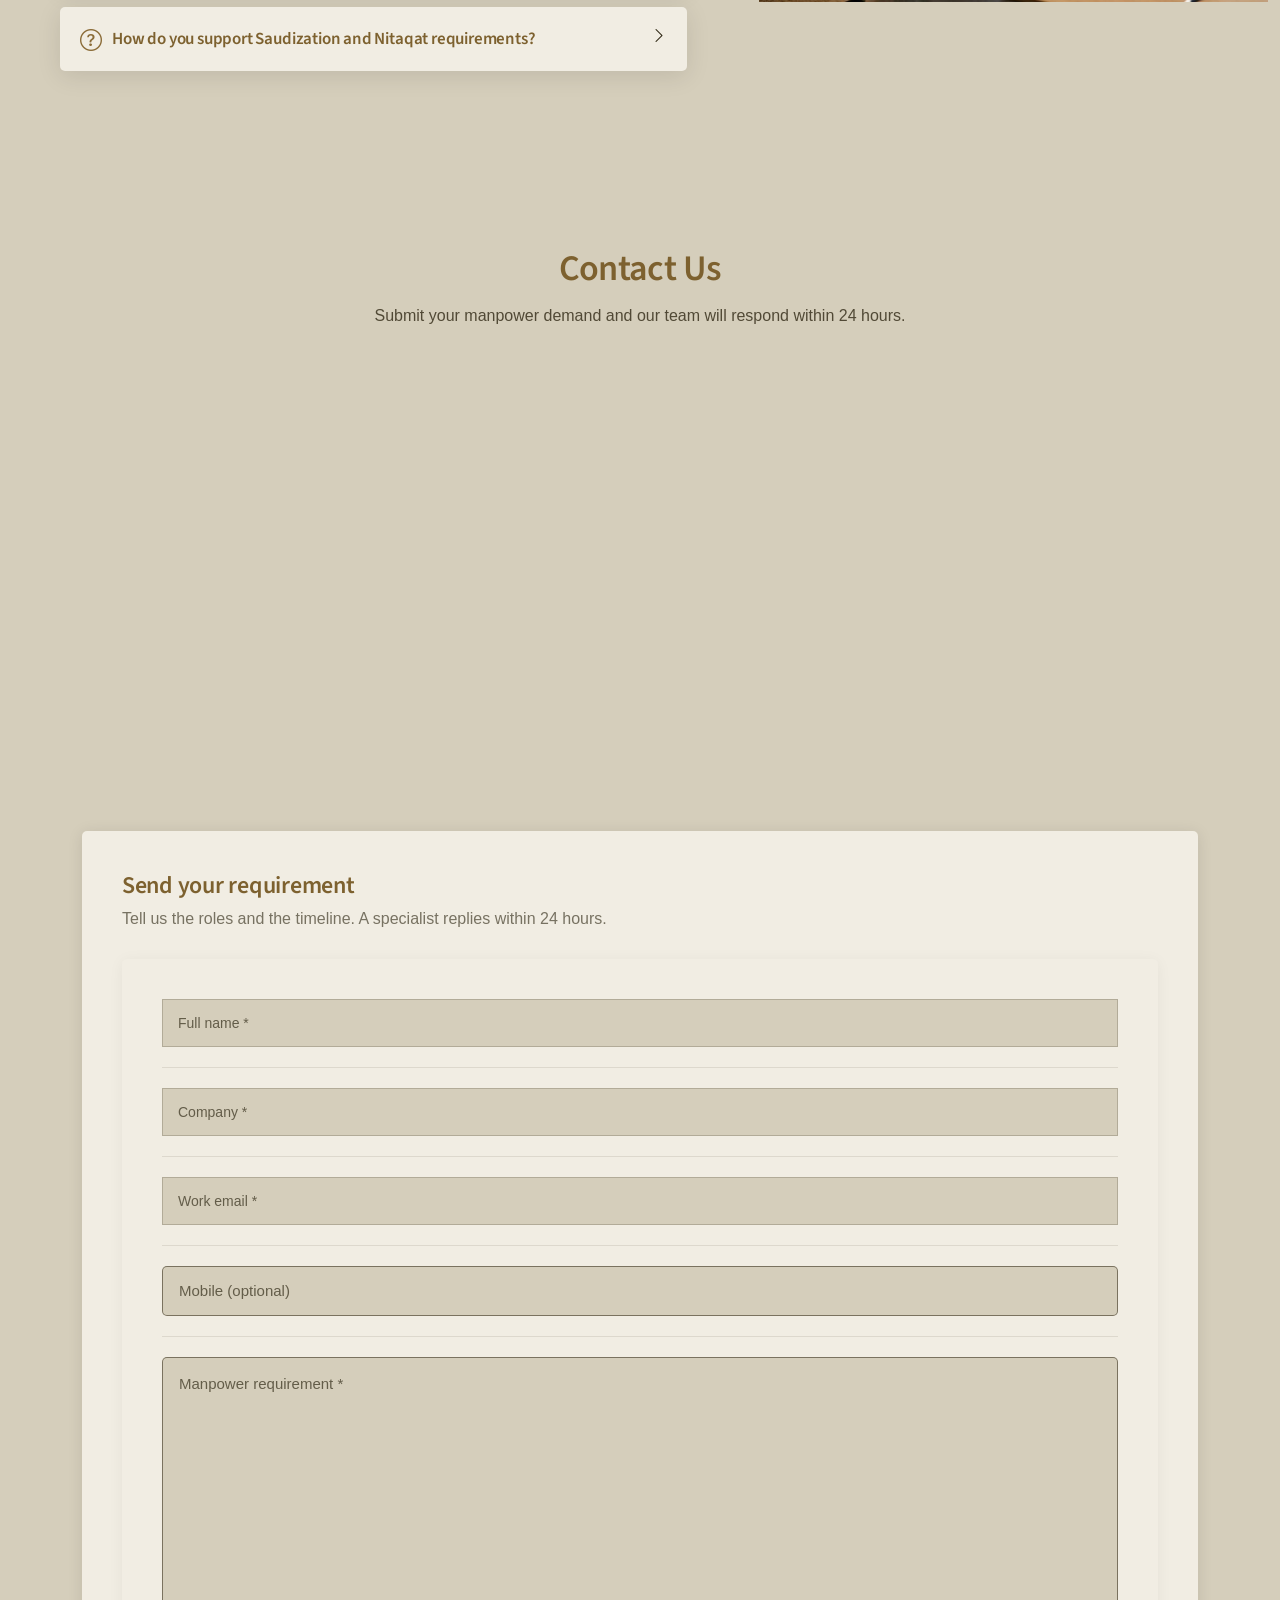
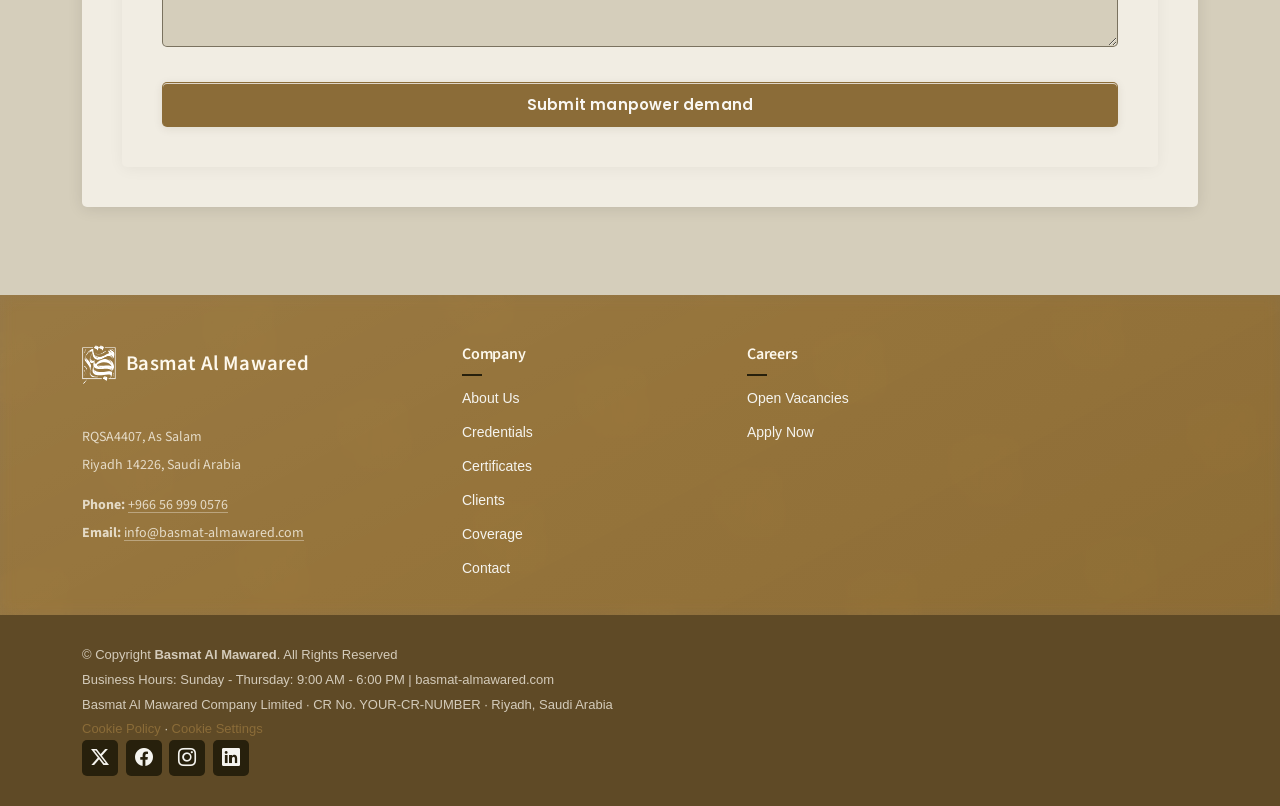
==== commit 5e6ce2aa: "fix: repair section bugs found in site-wide review Fix careers card markup that produced NaN, restor" ====
--- a/index.html
+++ b/index.html
@@ -32,7 +32,7 @@
   <!-- Fonts -->
   <link href="https://fonts.googleapis.com" rel="preconnect">
   <link href="https://fonts.gstatic.com" rel="preconnect" crossorigin>
-  <link href="https://fonts.googleapis.com/css2?family=Inter:wght@300;400;500;600;700&family=DM+Sans:wght@400;500;600;700&family=Poppins:wght@300;400;500;600;700&family=Playfair+Display:ital,wght@0,600;0,700;1,700&display=swap" rel="stylesheet">
+  <link href="https://fonts.googleapis.com/css2?family=Roboto:ital,wght@0,300;0,400;0,500;0,600;0,700;1,400;1,500&family=Poppins:wght@300;400;500;600;700&family=Source+Sans+Pro:wght@300;400;500;600;700&family=Playfair+Display:ital,wght@0,600;0,700;1,700&display=swap" rel="stylesheet">
 
   <!-- Vendor CSS Files -->
   <link href="assets/vendor/bootstrap/css/bootstrap.min.css" rel="stylesheet">
@@ -286,7 +286,7 @@
         </div>
       </div>
     </section><!-- /About Section -->
-<!-- Clients Section -->
+
     <!-- Credentials Section -->
     <section id="credentials" class="credentials section">
 
@@ -1144,7 +1144,7 @@
                 <i class="faq-icon bi bi-question-circle"></i>
                 <h3 data-i18n="faq.q1.q">Are your transfers fully Qiwa and Muqeem compliant?</h3>
                 <div class="faq-content">
-                  <p>Yes. Every worker we supply is registered on the Qiwa platform and processed through official Muqeem channels, with insurance, medical and contract documentation completed before deployment.</p>
+                  <p data-i18n="faq.q1.a">Yes. Every worker we supply is registered on the Qiwa platform and processed through official Muqeem channels, with insurance, medical and contract documentation completed before deployment.</p>
                 </div>
                 <i class="faq-toggle bi bi-chevron-right"></i>
               </div><!-- End Faq item-->
@@ -1153,7 +1153,7 @@
                 <i class="faq-icon bi bi-question-circle"></i>
                 <h3 data-i18n="faq.q2.q">How quickly can you deploy personnel across the Kingdom?</h3>
                 <div class="faq-content">
-                  <p>Standard deployments are completed within 3-7 days depending on the role and location. For annual and enterprise agreements, we guarantee priority allocation with deployment in as little as 48 hours.</p>
+                  <p data-i18n="faq.q2.a">Standard deployments are completed within 3-7 days depending on the role and location. For annual and enterprise agreements, we guarantee priority allocation with deployment in as little as 48 hours.</p>
                 </div>
                 <i class="faq-toggle bi bi-chevron-right"></i>
               </div><!-- End Faq item-->
@@ -1162,7 +1162,7 @@
                 <i class="faq-icon bi bi-question-circle"></i>
                 <h3 data-i18n="faq.q3.q">How do you support Saudization and Nitaqat requirements?</h3>
                 <div class="faq-content">
-                  <p>We recruit qualified Saudi nationals for supervisory and administrative roles, and structure your workforce mix to maintain a green-tier Nitaqat rating, keeping your organization fully aligned with Vision 2030.</p>
+                  <p data-i18n="faq.q3.a">We recruit qualified Saudi nationals for supervisory and administrative roles, and structure your workforce mix to maintain a green-tier Nitaqat rating, keeping your organization fully aligned with Vision 2030.</p>
                 </div>
                 <i class="faq-toggle bi bi-chevron-right"></i>
               </div><!-- End Faq item-->
@@ -1185,7 +1185,7 @@
 
       <!-- Section Title -->
       <div class="container section-title" data-aos="fade-up">
-        <h2 data-i18n="pageTitles.home">Contact Us</h2>
+        <h2 data-i18n="contact.title">Contact Us</h2>
         <p>Submit your manpower demand and our team will respond within 24 hours.</p>
       </div><!-- End Section Title -->
 
